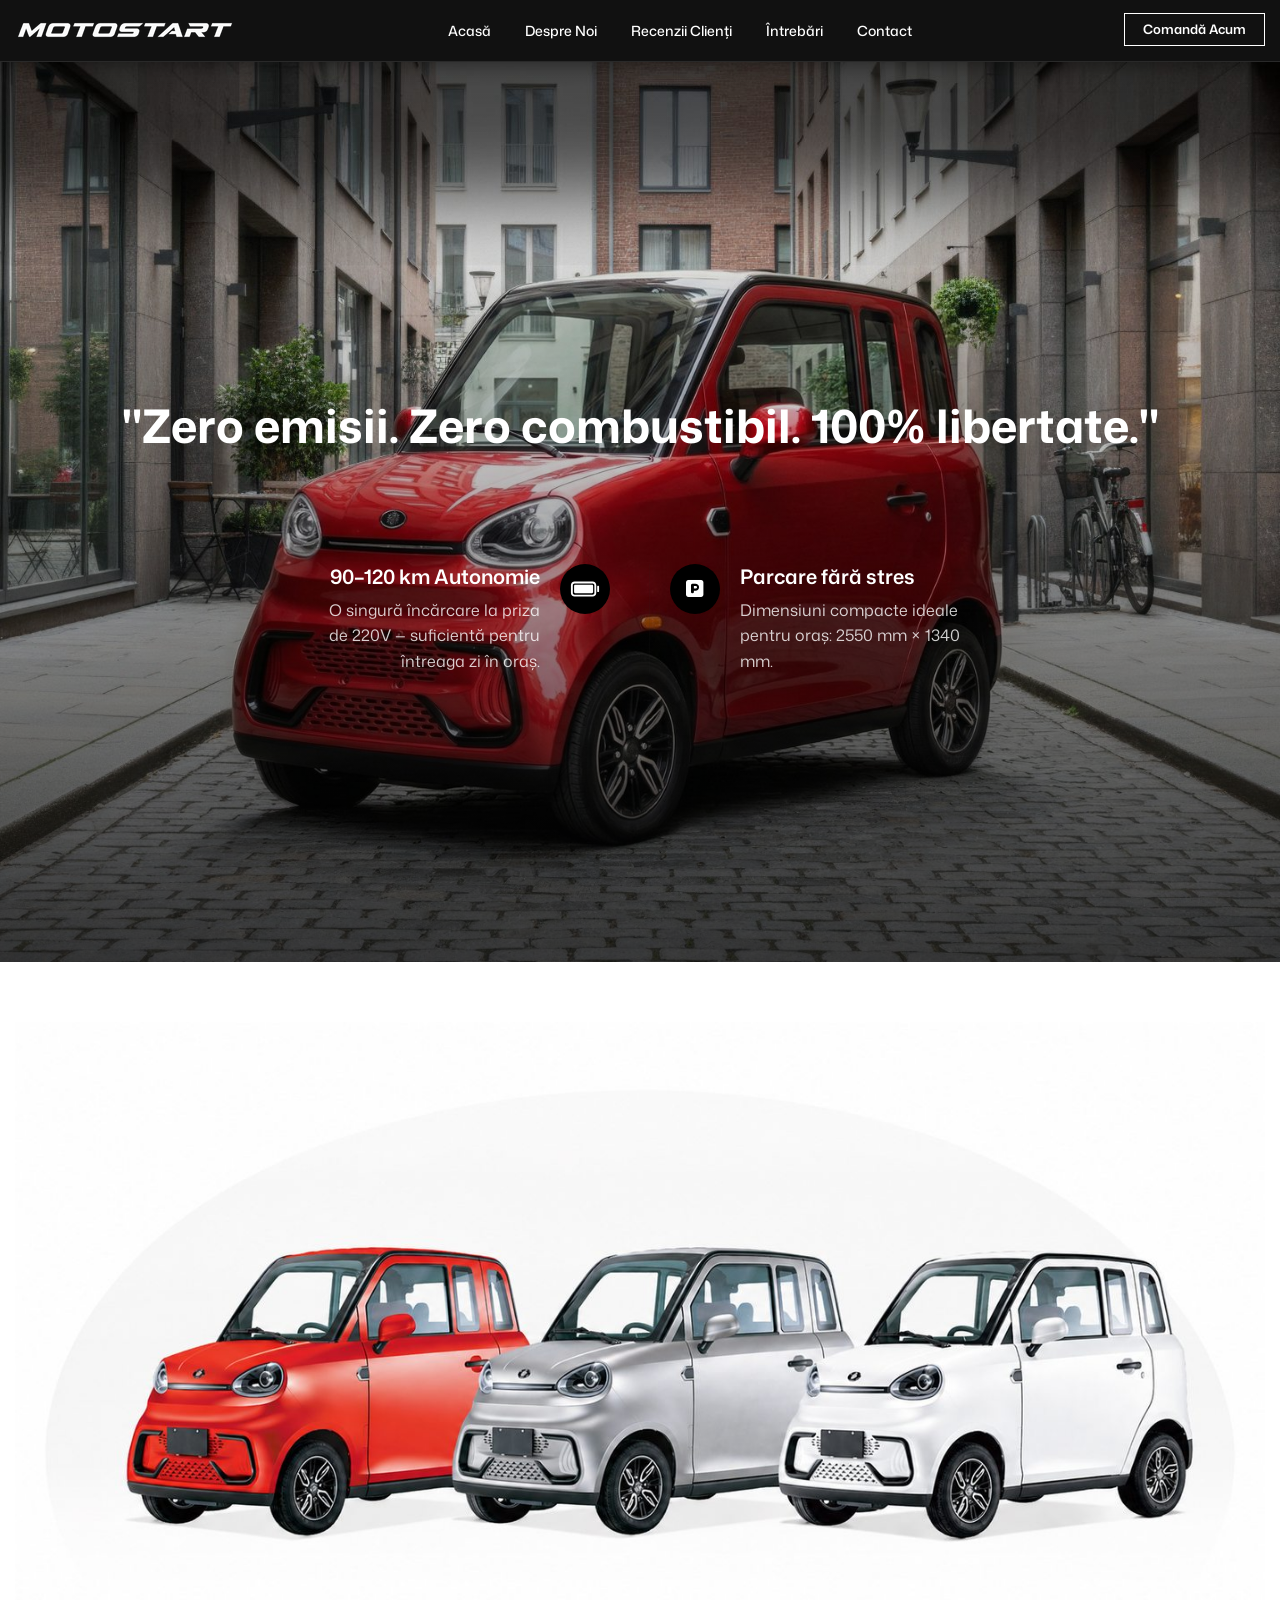
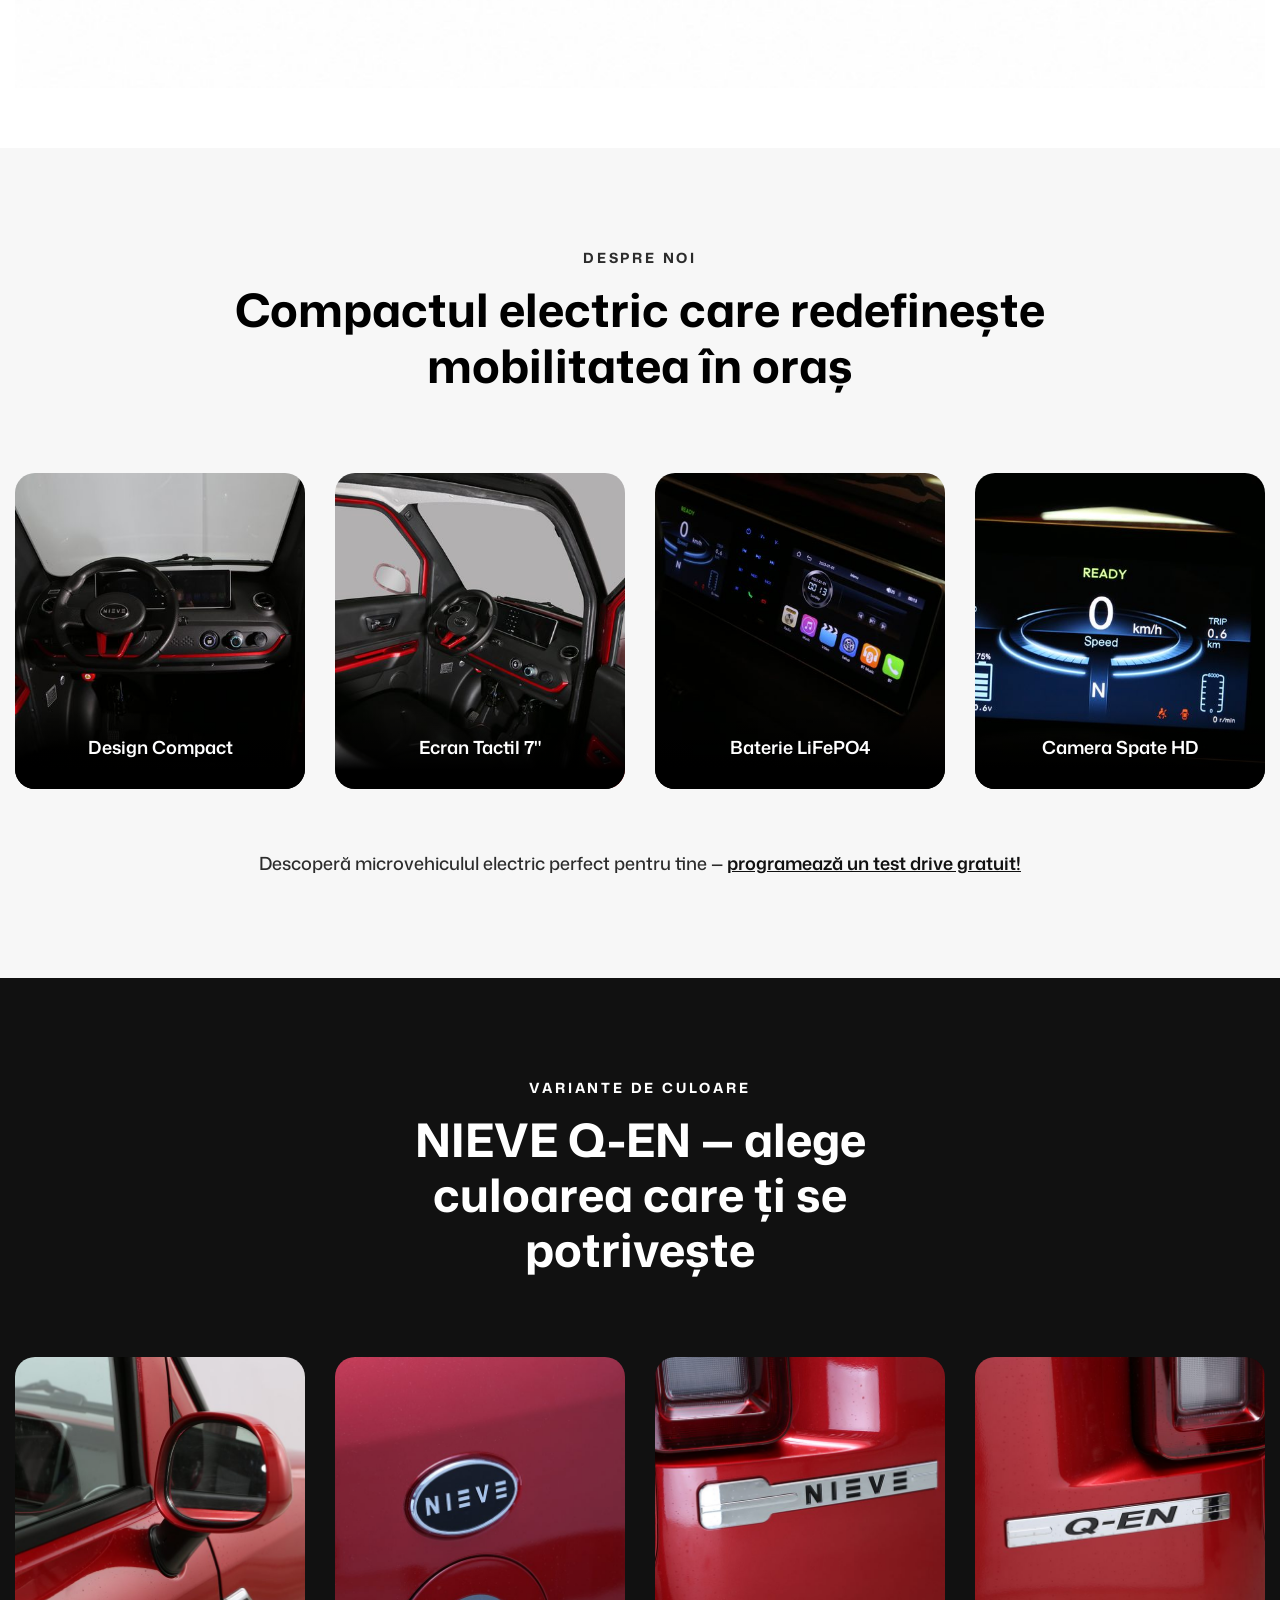
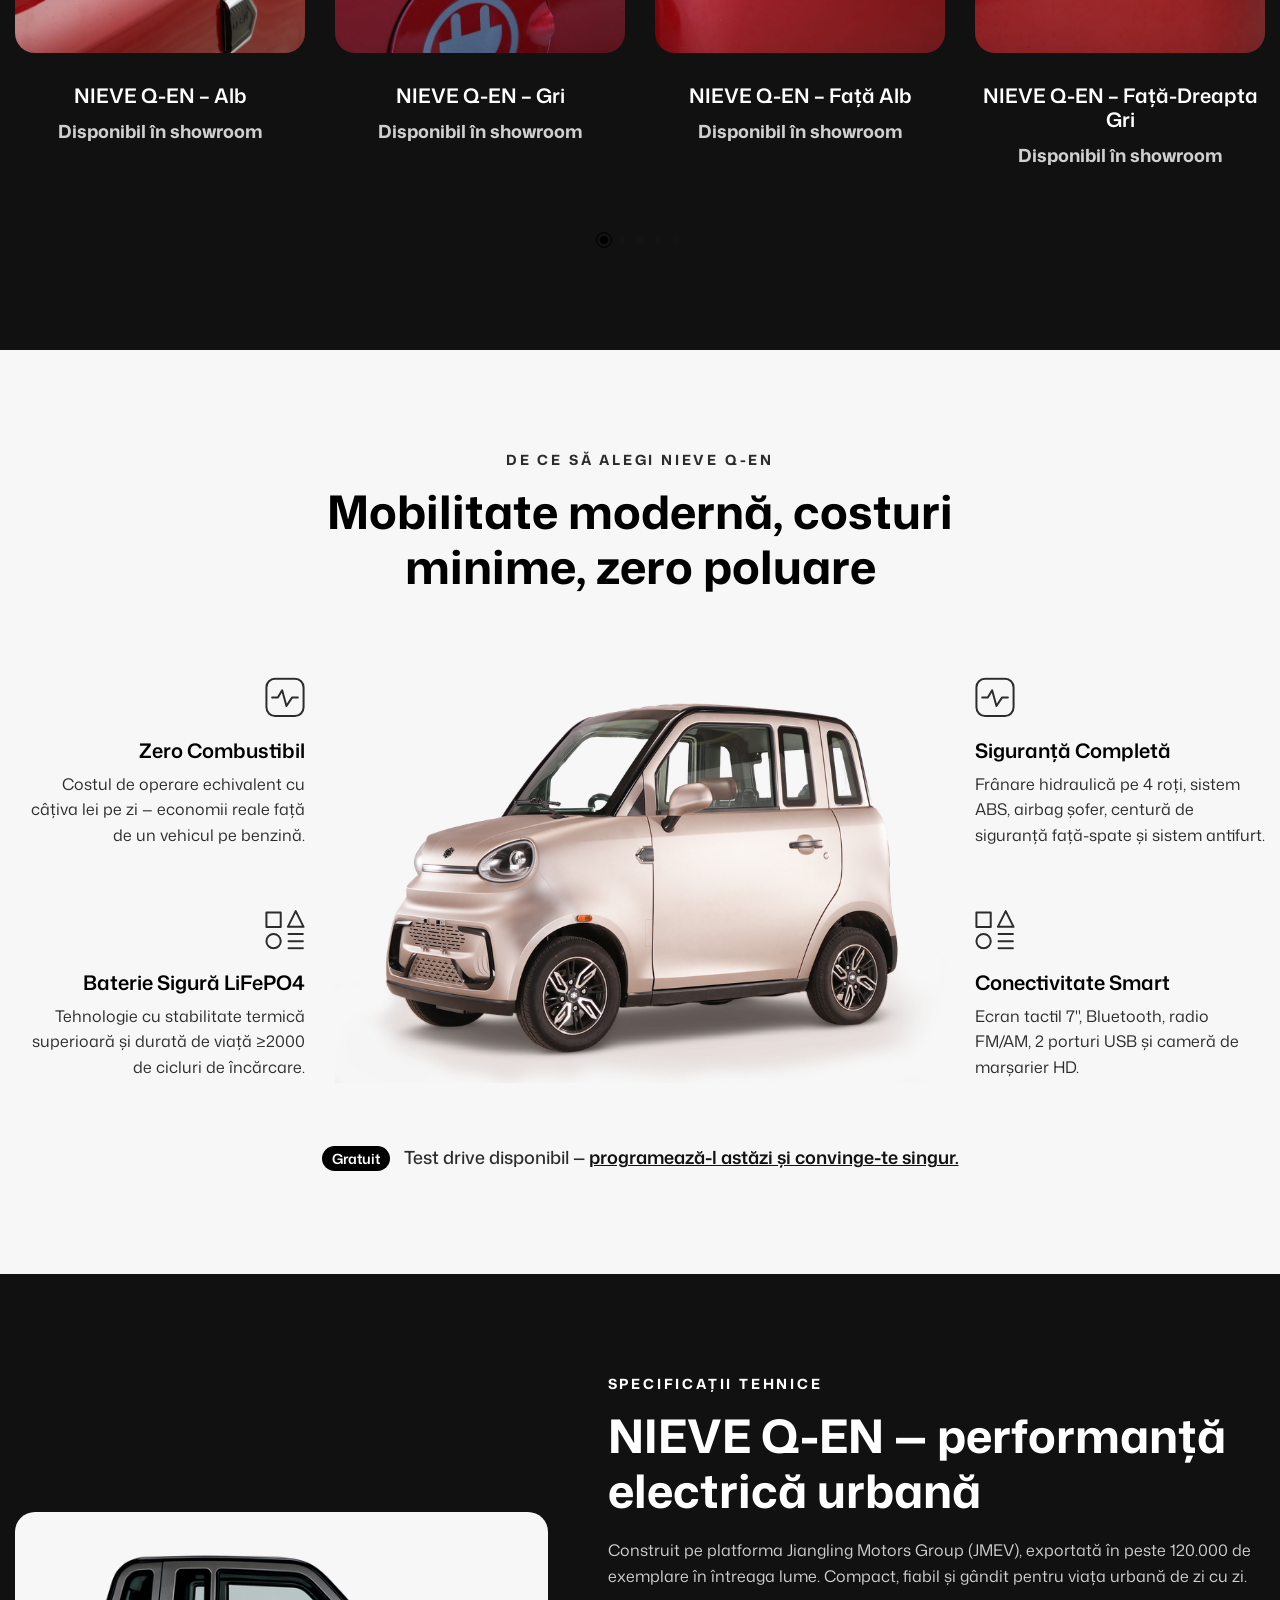
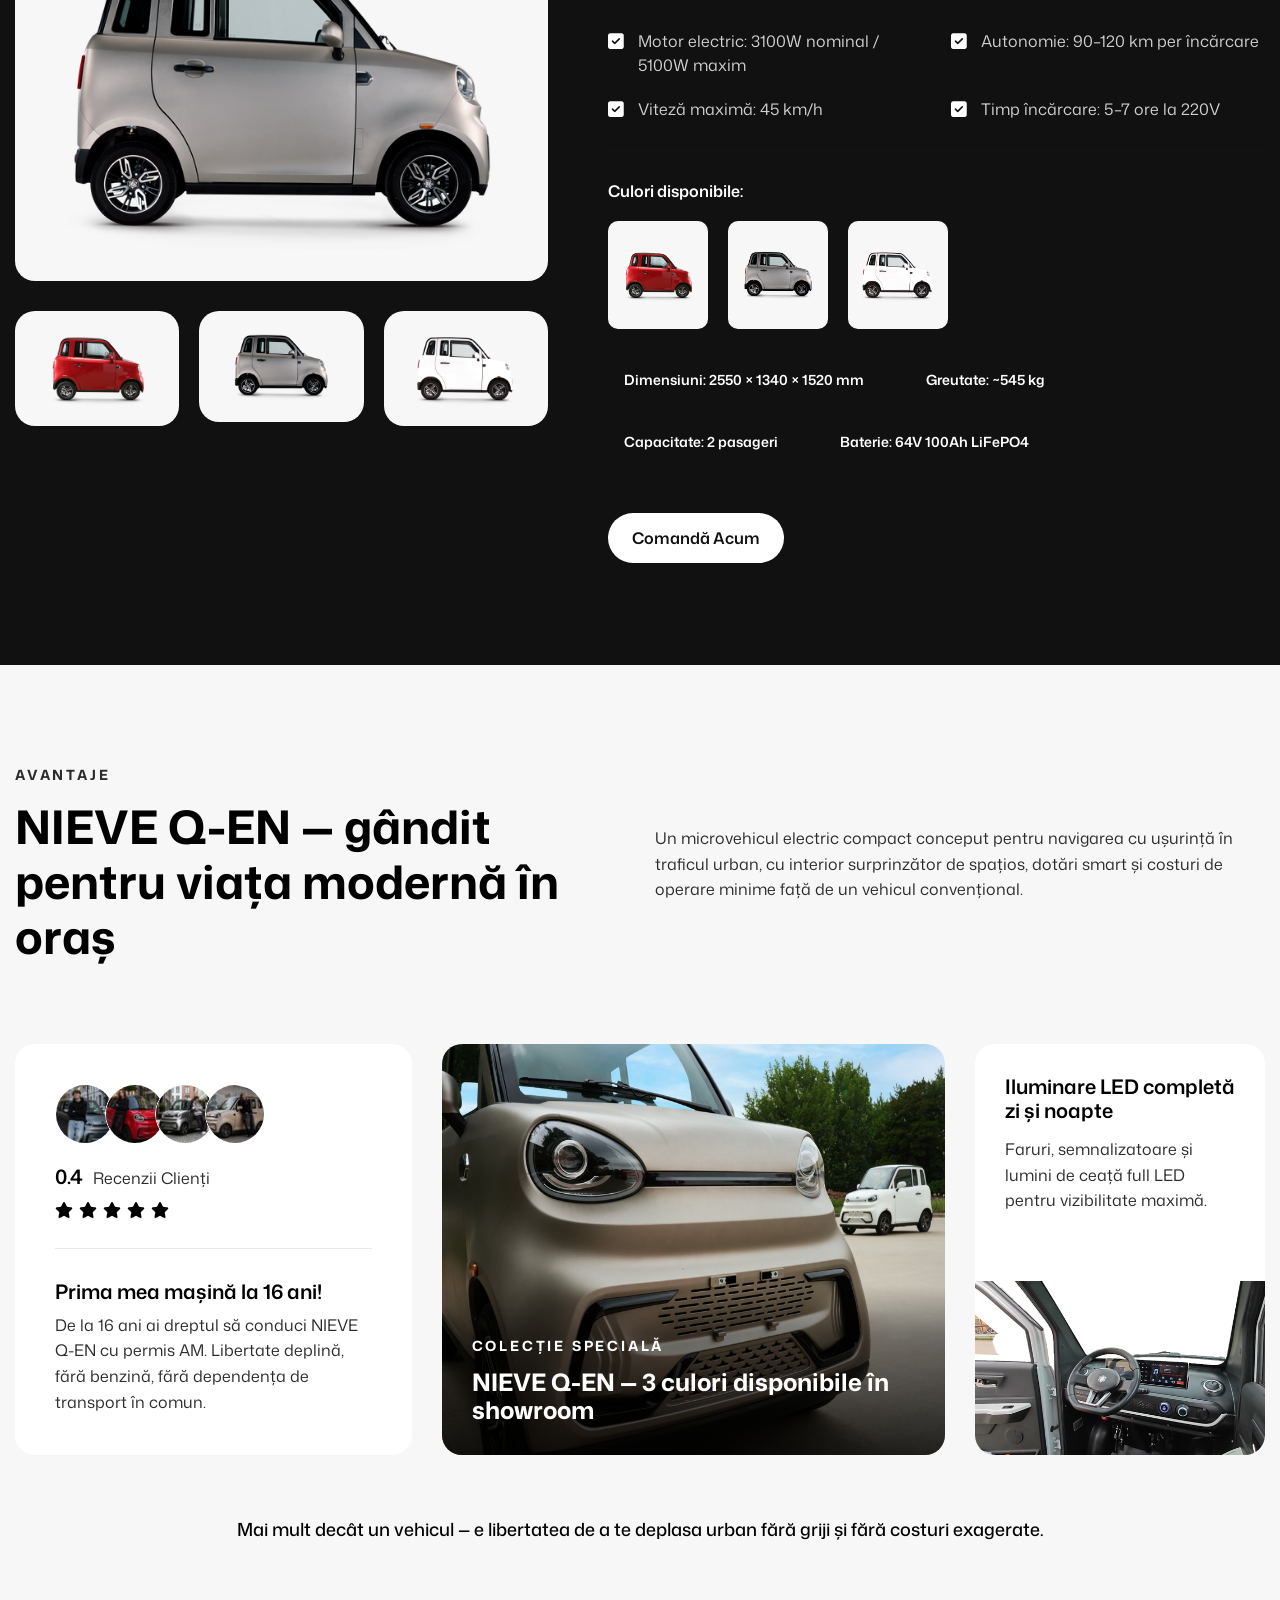
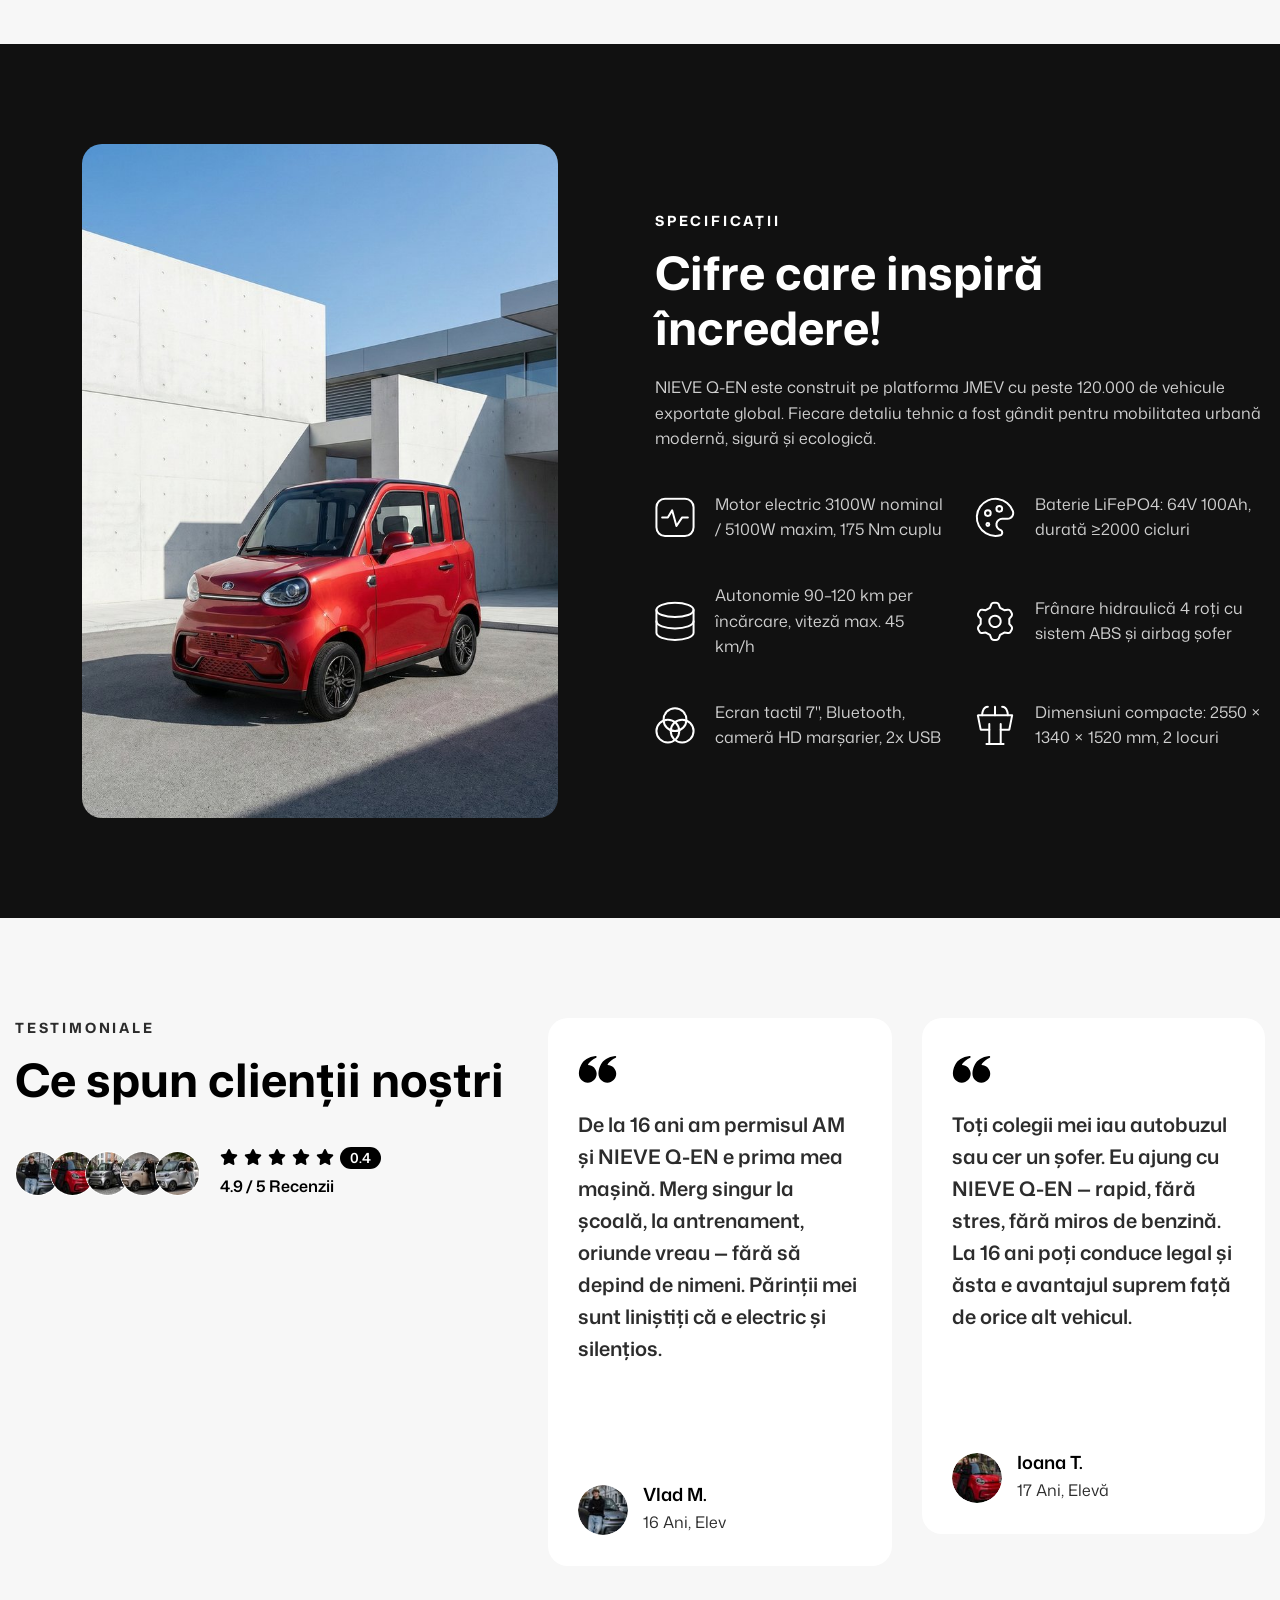
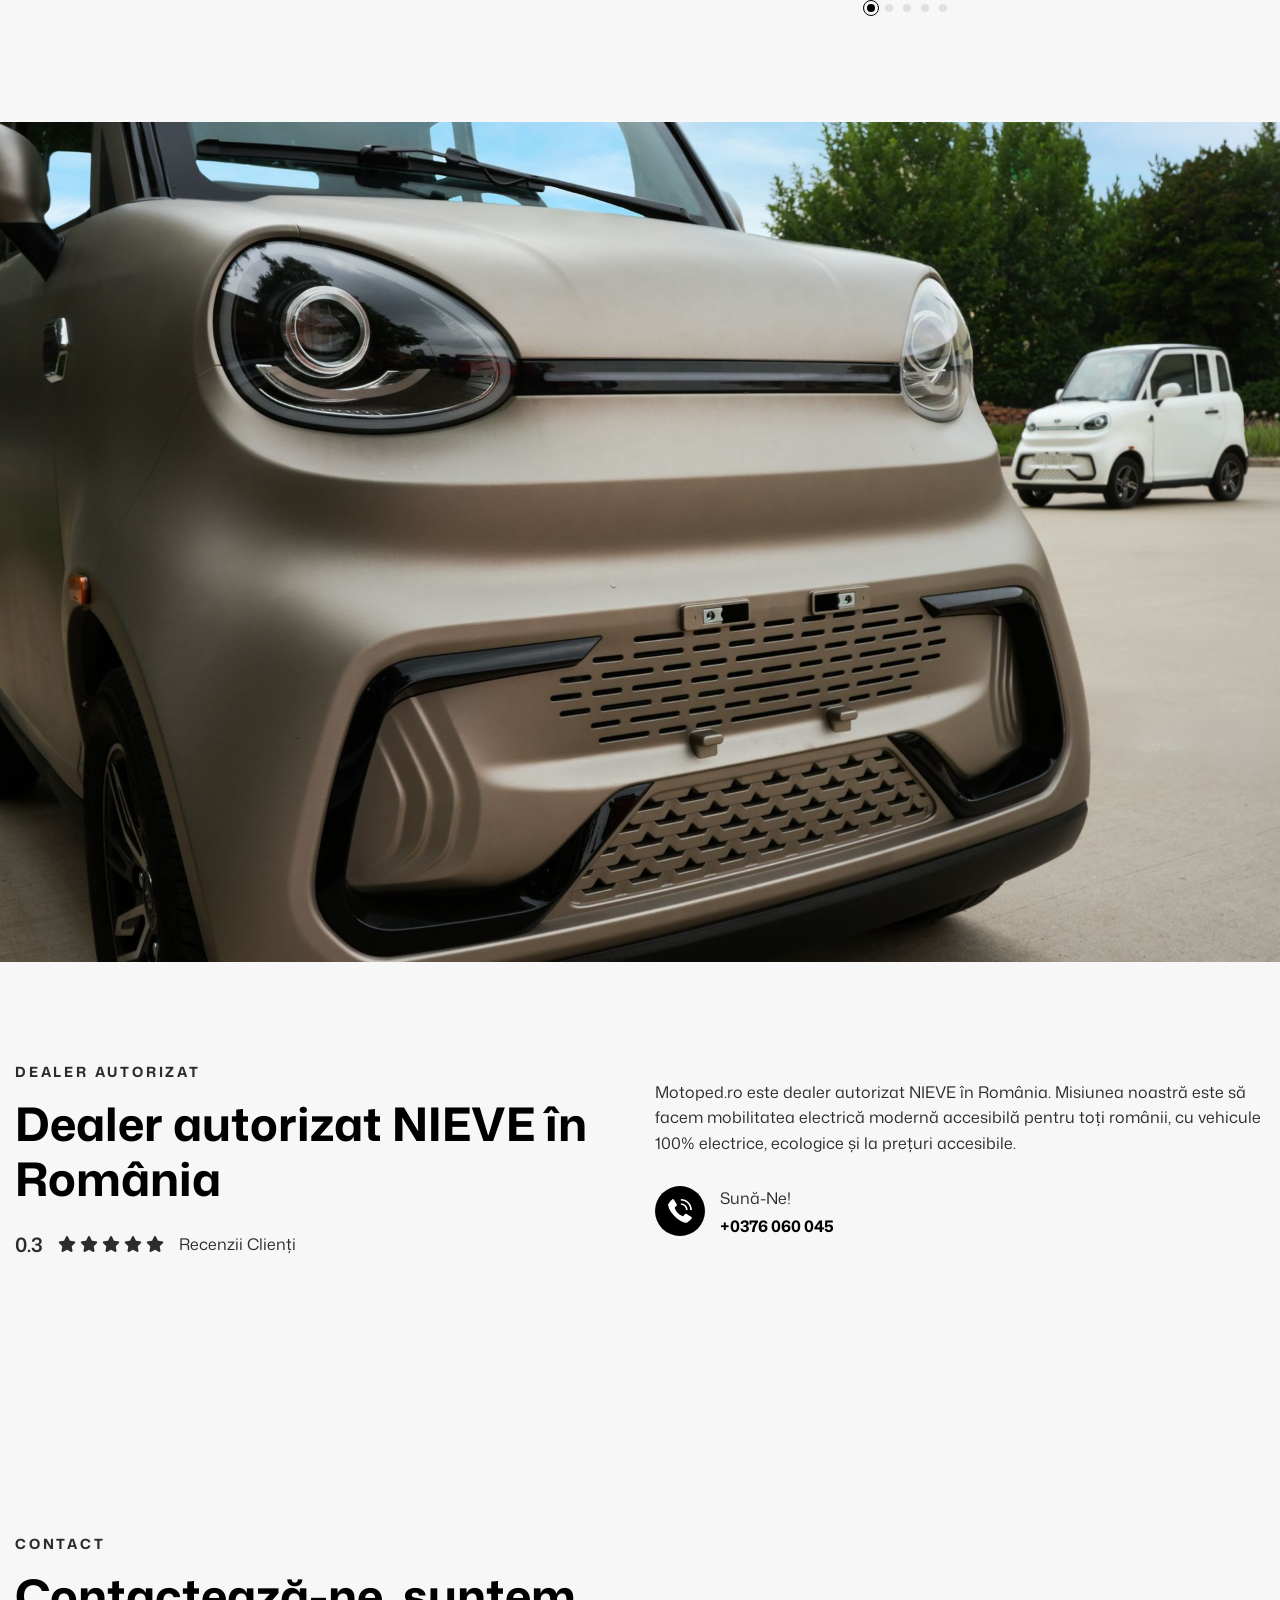
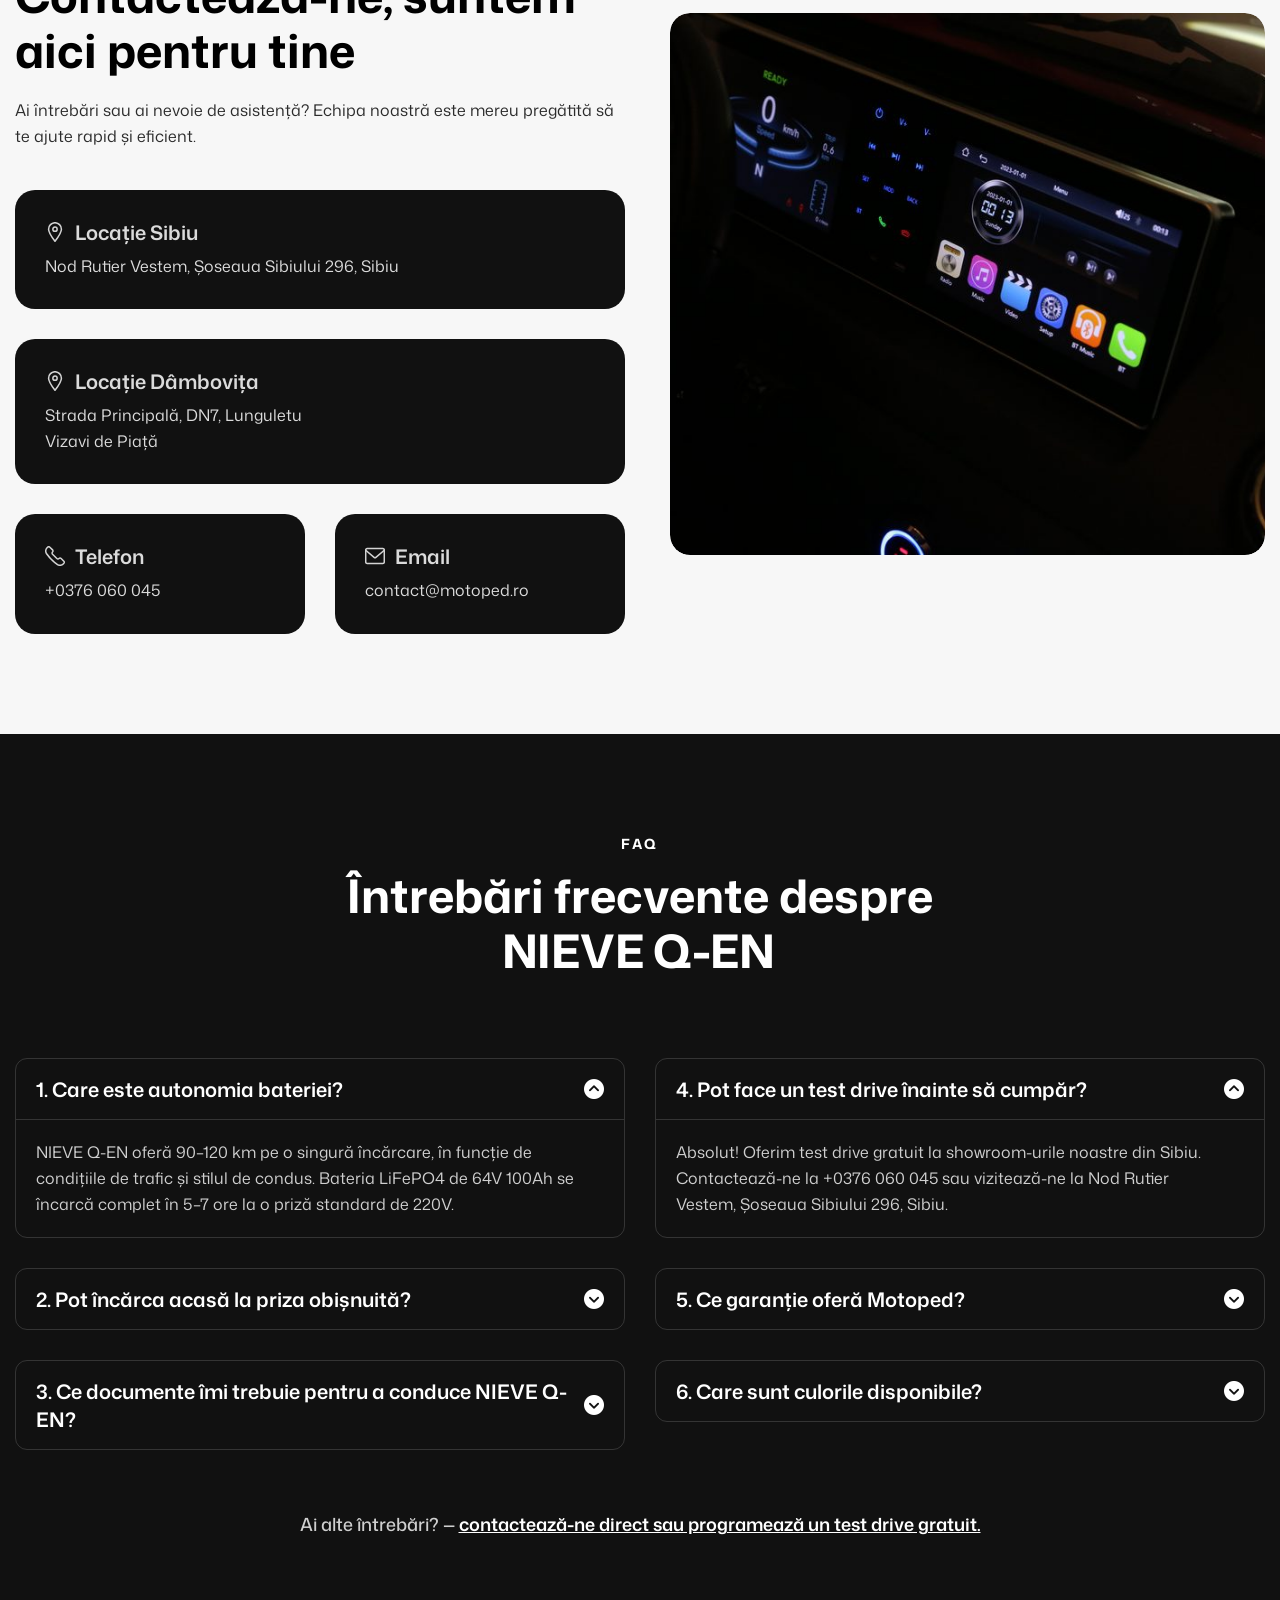
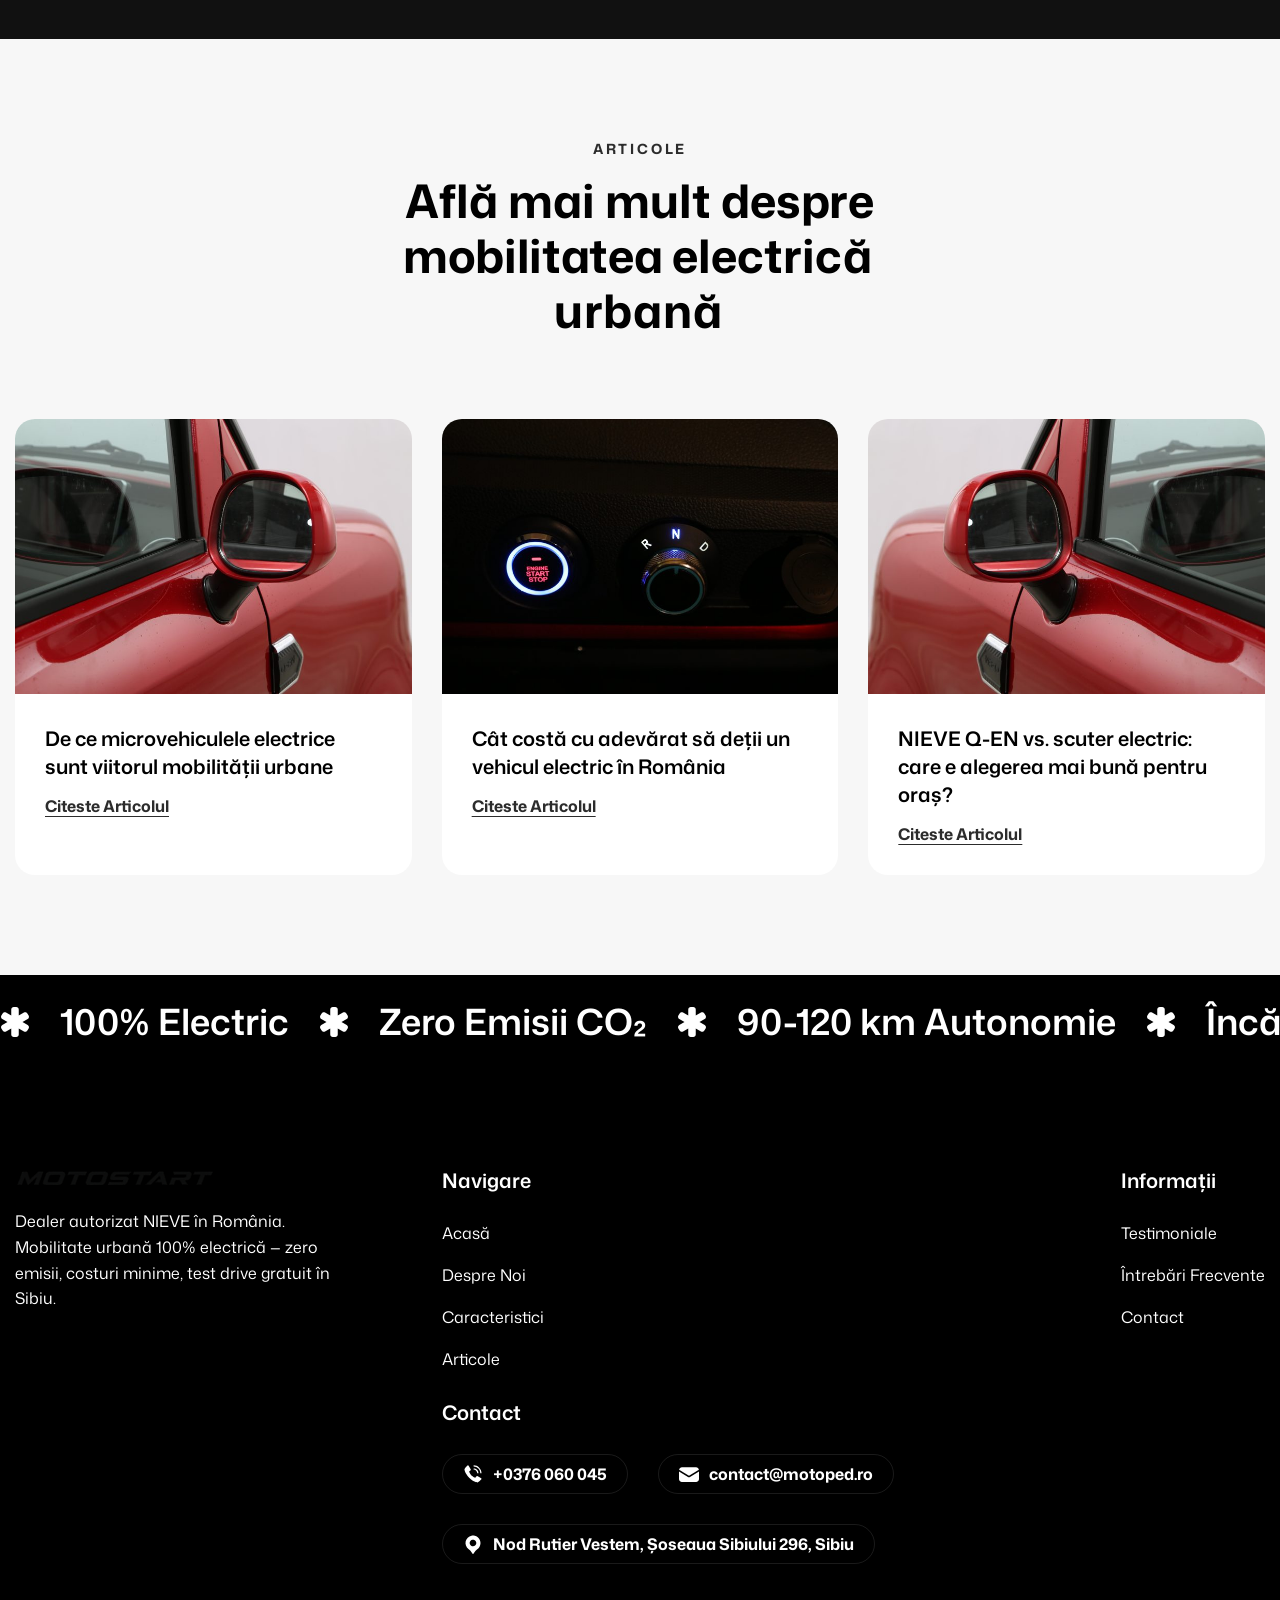
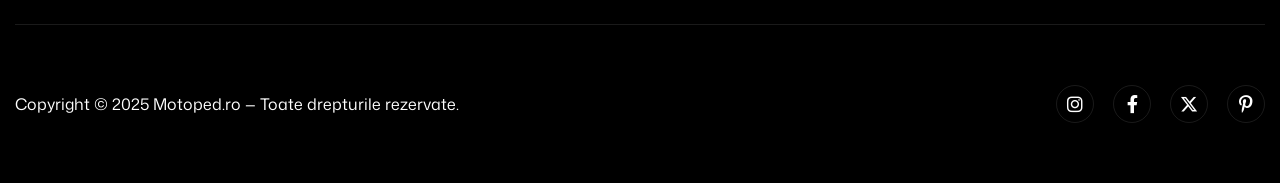
==== index.html @ ba48d3d4 "Translate remaining EN text to RO, remove Get Started btn, fix location titles" ====
<!DOCTYPE html>
<html lang="ro">
<head>
	<!-- Meta -->
	<meta charset="utf-8">
	<meta http-equiv="X-UA-Compatible" content="IE=edge">
	<meta name="viewport" content="width=device-width, initial-scale=1.0, maximum-scale=1">
	<meta name="description" content="NIEVE Q-EN – microvehicul electric urban cu 90-120 km autonomie, incarcare la priza de 220V, zero emisii. Disponibil la Motoped.ro, Sibiu.">
	<meta name="keywords" content="NIEVE Q-EN, microvehicul electric, masina electrica oras, motoped, Sibiu, zero emisii, LiFePO4">
	<meta name="author" content="Motoped.ro">
	<!-- Page Title -->
    <title>NIEVE Q-EN – Microvehicul Electric Urban | Motoped.ro</title>
	<!-- Favicon Icon -->
	<link rel="shortcut icon" type="image/x-icon" href="images/favicon.png">
	<!-- Google Fonts Css-->
	<link rel="preconnect" href="https://fonts.googleapis.com">
    <link rel="preconnect" href="https://fonts.gstatic.com" crossorigin>
    <link href="https://fonts.googleapis.com/css2?family=Mona+Sans:ital,wght@0,200..900;1,200..900&display=swap" rel="stylesheet">
	<!-- Bootstrap Css -->
	<link href="css/bootstrap.min.css" rel="stylesheet" media="screen">
	<!-- SlickNav Css -->
	<link href="css/slicknav.min.css" rel="stylesheet">
	<!-- Swiper Css -->
	<link rel="stylesheet" href="css/swiper-bundle.min.css">
	<!-- Font Awesome Icon Css-->
	<link href="css/all.min.css" rel="stylesheet" media="screen">
	<!-- Animated Css -->
	<link href="css/animate.css" rel="stylesheet">
    <!-- Magnific Popup Core Css File -->
	<link rel="stylesheet" href="css/magnific-popup.css">
	<!-- Mouse Cursor Css File -->
	<link rel="stylesheet" href="css/mousecursor.css">
	<!-- Main Custom Css -->
	<link href="css/custom.css" rel="stylesheet" media="screen">
</head>
<body id="top">

    <!-- Header Start -->
	<header class="main-header dark-header-bg">
		<div class="header-sticky">
			<nav class="navbar navbar-expand-lg">
				<div class="container">
					<!-- Logo Start -->
					<a class="navbar-brand" href="./">
						<img src="images/logo.png" alt="Motoped Logo">
					</a>
					<!-- Logo End -->

					<!-- Main Menu Start -->
					<div class="collapse navbar-collapse main-menu">
                        <div class="nav-menu-wrapper">
                            <ul class="navbar-nav mr-auto" id="menu">
                                <li class="nav-item"><a class="nav-link" href="#top">Acasă</a></li>
                                <li class="nav-item"><a class="nav-link" href="#despre-noi">Despre Noi</a></li>
                                <li class="nav-item"><a class="nav-link" href="#recenzii">Recenzii clienți</a></li>
                                <li class="nav-item"><a class="nav-link" href="#intrebari">Întrebări</a></li>
                                <li class="nav-item"><a class="nav-link" href="#contact">Contact</a></li>
                            </ul>
                        </div>
                        
                        <!-- Header Contact Btn Start -->
                        <div class="header-contact-btn">
                            <a href="#contact" class="btn-default btn-highlighted">Comandă acum</a>
                        </div>
                        <!-- Header Contact Btn End -->
					</div>
					<!-- Main Menu End -->
					<div class="navbar-toggle"></div>
				</div>
			</nav>
			<div class="responsive-menu"></div>
		</div>
	</header>
	<!-- Header End -->

	<!-- Banner + Hero Overlay Start -->
	<div class="banner-hero-section">
		<div class="home-banner">
			<img src="images/home-banner.jpg" alt="NIEVE Q-EN Motoped">
		</div>

    <!-- Hero Section Start -->
    <div class="hero">
        <div class="container">
            <div class="row section-row">
                <div class="col-lg-12">
                    <!-- Section Title Start -->
                    <div class="section-title section-title-center">
                        <h2 class="text-anime-style-3" data-cursor="-opaque">"Zero emisii. Zero combustibil. 100% libertate."</h2>
                    </div>
                    <!-- Section Title End -->
                </div>
            </div>

            <div class="row">
                <div class="col-lg-12">
                    <!-- Hero Content Start -->
                    <div class="hero-content">
                        <!-- Hero Body Start -->
                        <div class="hero-body wow fadeInUp">
                            <!-- Hero Body Item Start -->
                            <div class="hero-body-item">
                                <div class="icon-box">
                                    <img src="images/icon-hero-body-1.svg" alt="">
                                </div>
                                <div class="hero-body-item-content">
                                    <h3>90–120 km Autonomie</h3>
                                    <p>O singură încărcare la priza de 220V — suficientă pentru întreaga zi în oraș.</p>
                                </div>
                            </div>
                            <!-- Hero Body Item End -->

                            <!-- Hero Body Item Start -->
                            <div class="hero-body-item">
                                <div class="icon-box">
                                    <i class="fa-solid fa-square-parking"></i>
                                </div>
                                <div class="hero-body-item-content">
                                    <h3>Parcare fără stres</h3>
                                    <p>Dimensiuni compacte ideale pentru oraș: 2550 mm × 1340 mm.</p>
                                </div>
                            </div>
                            <!-- Hero Body Item End -->
                        </div>
                        <!-- Hero Body End -->

                        
                    </div>
                    <!-- Hero Content End -->
                </div>
            </div>
        </div>
    </div>
    <!-- Hero Section End -->
	</div>
	<!-- Banner + Hero Overlay End -->

    <!-- Hero Image Section Start -->
    <div class="hero-image-standalone">
        <div class="container">
            <div class="hero-image">
                <figure>
                    <img src="images/gama-produse.jpg" alt="Gama NIEVE Q-EN">
                </figure>
            </div>
        </div>
    </div>
    <!-- Hero Image Section End -->

    <!-- About Us Section Start -->
    <div class="about-us" id="despre-noi">
        <div class="container">
            <div class="row section-row">
                <div class="col-lg-12">
                    <!-- Section Title Start -->
                    <div class="section-title section-title-center">
                        <h3 class="wow fadeInUp">despre noi</h3>
                        <h2 class="text-anime-style-3" data-cursor="-opaque">Compactul electric care redefinește mobilitatea în oraș</h2>
                    </div>
                    <!-- Section Title End -->
                </div>
            </div>

            <div class="row align-items-center">
                <div class="col-lg-3 col-md-6">
                    <!-- About Us Item Start -->
                    <div class="about-us-item wow fadeInUp">
                        <!-- About Item image Start -->
                        <div class="about-item-image">
                            <figure class="image-anime">
                                <img src="images/about-us-image-1.jpg" alt="">
                            </figure>
                        </div>
                        <!-- About Item image End -->
                        
                        <!-- About Item Content Start -->
                        <div class="about-item-content">
                            <h3>Design Compact</h3>
                        </div>
                        <!-- About Item Content End -->
                    </div>
                    <!-- About Us Item End -->
                </div>
                
                <div class="col-lg-3 col-md-6">
                    <!-- About Us Item Start -->
                    <div class="about-us-item wow fadeInUp" data-wow-delay="0.2s">
                        <!-- About Item image Start -->
                        <div class="about-item-image">
                            <figure class="image-anime">
                                <img src="images/about-us-image-2.jpg" alt="">
                            </figure>
                        </div>
                        <!-- About Item image End -->
                        
                        <!-- About Item Content Start -->
                        <div class="about-item-content">
                            <h3>Ecran Tactil 7"</h3>
                        </div>
                        <!-- About Item Content End -->
                    </div>
                    <!-- About Us Item End -->
                </div>
                
                <div class="col-lg-3 col-md-6">
                    <!-- About Us Item Start -->
                    <div class="about-us-item wow fadeInUp" data-wow-delay="0.4s">
                        <!-- About Item image Start -->
                        <div class="about-item-image">
                            <figure class="image-anime">
                                <img src="images/about-us-image-3.jpg" alt="">
                            </figure>
                        </div>
                        <!-- About Item image End -->
                        
                        <!-- About Item Content Start -->
                        <div class="about-item-content">
                            <h3>Baterie LiFePO4</h3>
                        </div>
                        <!-- About Item Content End -->
                    </div>
                    <!-- About Us Item End -->
                </div>
                
                <div class="col-lg-3 col-md-6">
                    <!-- About Us Item Start -->
                    <div class="about-us-item wow fadeInUp" data-wow-delay="0.6s">
                        <!-- About Item image Start -->
                        <div class="about-item-image">
                            <figure class="image-anime">
                                <img src="images/about-us-image-4.jpg" alt="">
                            </figure>
                        </div>
                        <!-- About Item image End -->
                        
                        <!-- About Item Content Start -->
                        <div class="about-item-content">
                            <h3>Camera Spate HD</h3>
                        </div>
                        <!-- About Item Content End -->
                    </div>
                    <!-- About Us Item End -->
                </div>

                <div class="col-lg-12">
                    <!-- Section Footer Text Start -->
                    <div class="section-footer-text wow fadeInUp" data-wow-delay="0.8s">
                        <p>Descoperă microvehiculul electric perfect pentru tine — <a href="#contact">programează un test drive gratuit!</a></p>
                    </div>
                    <!-- Section Footer Text End -->
                </div>
            </div>
        </div>
    </div>
    <!-- About Us Section End -->
    
    <!-- Our Products Section Start -->
    <div class="our-products">
        <div class="container">
            <div class="row section-row">
                <div class="col-lg-12">
                    <!-- Section Title Start -->
                    <div class="section-title section-title-center">
                        <h3 class="wow fadeInUp">variante de culoare</h3>
                        <h2 class="text-anime-style-3" data-cursor="-opaque">NIEVE Q-EN — alege culoarea care ți se potrivește</h2>
                    </div>
                    <!-- Section Title End -->
                </div>
            </div>

            <div class="col-lg-12">
                <!-- Product Item Slider Start -->
                <div class="product-item-slider">
                    <div class="swiper">
                        <div class="swiper-wrapper">
                            <!-- Product Item Slide Start -->
                            <div class="swiper-slide">
                                <!-- Product Item Start -->
                                <div class="product-item">
                                    <!-- Product Image Start -->
                                    <div class="product-image">
                                        <a href="#">
                                            <figure>
                                                <img src="images/product-1.jpg" alt="">
                                            </figure>
                                        </a>
                                    </div>
                                    <!-- Product Image End -->
                                    
                                    <!-- Product Content Start -->
                                    <div class="product-content">
                                        <h3><a href="#">NIEVE Q-EN – Alb</a></h3>
                                        <p>Disponibil în showroom</p>
                                    </div>
                                    <!-- Product Content End -->
                                </div>
                                <!-- Product Item End -->
                            </div>
                            <!-- Product Item Slide End -->

                            <!-- Product Item Slide Start -->
                            <div class="swiper-slide">
                                <!-- Product Item Start -->
                                <div class="product-item wow">
                                    <!-- Product Image Start -->
                                    <div class="product-image">
                                        <a href="#">
                                            <figure>
                                                <img src="images/product-2.jpg" alt="">
                                            </figure>
                                        </a>
                                    </div>
                                    <!-- Product Image End -->
                                    
                                    <!-- Product Content Start -->
                                    <div class="product-content">
                                        <h3><a href="#">NIEVE Q-EN – Gri</a></h3>
                                        <p>Disponibil în showroom</p>
                                    </div>
                                    <!-- Product Content End -->
                                </div>
                                <!-- Product Item End -->
                            </div>
                            <!-- Product Item Slide End -->

                            <!-- Product Item Slide Start -->
                            <div class="swiper-slide">
                                <!-- Product Item Start -->
                                <div class="product-item">
                                    <!-- Product Image Start -->
                                    <div class="product-image">
                                        <a href="#">
                                            <figure>
                                                <img src="images/product-3.jpg" alt="">
                                            </figure>
                                        </a>
                                    </div>
                                    <!-- Product Image End -->

                                    <!-- Product Content Start -->
                                    <div class="product-content">
                                        <h3><a href="#">NIEVE Q-EN – Față Alb</a></h3>
                                        <p>Disponibil în showroom</p>
                                    </div>
                                    <!-- Product Content End -->
                                </div>
                                <!-- Product Item End -->
                            </div>
                            <!-- Product Item Slide End -->
                            
                            <!-- Product Item Slide Start -->
                            <div class="swiper-slide">
                                <!-- Product Item Start -->
                                <div class="product-item">
                                    <!-- Product Image Start -->
                                    <div class="product-image">
                                        <a href="#">
                                            <figure>
                                                <img src="images/product-4.jpg" alt="">
                                            </figure>
                                        </a>
                                    </div>
                                    <!-- Product Image End -->
                                    
                                    <!-- Product Content Start -->
                                    <div class="product-content">
                                        <h3><a href="#">NIEVE Q-EN – Față-Dreapta Gri</a></h3>
                                        <p>Disponibil în showroom</p>
                                    </div>
                                    <!-- Product Content End -->
                                </div>
                                <!-- Product Item End -->
                            </div>
                            <!-- Product Item Slide End -->
                            
                            <!-- Product Item Slide Start -->
                            <div class="swiper-slide">
                                <!-- Product Item Start -->
                                <div class="product-item">
                                    <!-- Product Image Start -->
                                    <div class="product-image">
                                        <a href="#">
                                            <figure>
                                                <img src="images/product-5.jpg" alt="">
                                            </figure>
                                        </a>
                                    </div>
                                    <!-- Product Image End -->
                                    
                                    <!-- Product Content Start -->
                                    <div class="product-content">
                                        <h3><a href="#">NIEVE Q-EN – Spate Alb</a></h3>
                                        <p>Disponibil în showroom</p>
                                    </div>
                                    <!-- Product Content End -->
                                </div>
                                <!-- Product Item End -->
                            </div>
                            <!-- Product Item Slide End -->
                        </div>
                        <div class="product-pagination"></div>
                    </div>
                </div>
                <!-- Product Item Slider End -->
            </div>
        </div>
    </div>
    <!-- Our Products Section End -->

    <!-- Why Choose Us Section Start -->
    <div class="why-choose-us">
        <div class="container">
            <div class="row section-row">
                <div class="col-lg-12">
                    <!-- Section Title Start -->
                    <div class="section-title section-title-center">
                        <h3 class="wow fadeInUp">de ce să alegi NIEVE Q-EN</h3>
                        <h2 class="text-anime-style-3" data-cursor="-opaque">Mobilitate modernă, costuri minime, zero poluare</h2>
                    </div>
                    <!-- Section Title End -->
                </div>
            </div>
            
            <div class="row align-items-center">
                <div class="col-lg-3 col-md-6 order-lg-1 order-md-1 order-1">
                    <!-- Why Choose Item Box 1 Start -->
                    <div class="why-choose-item-box-1">
                        <!-- Why Choose Item Start -->
                        <div class="why-choose-item wow fadeInUp" data-wow-delay="0.2s">
                            <div class="icon-box">
                                <img src="images/why-choose-item-1.svg" alt="">
                            </div>
                            <div class="why-choose-item-content">
                                <h3>Zero Combustibil</h3>
                                <p>Costul de operare echivalent cu câțiva lei pe zi — economii reale față de un vehicul pe benzină.</p>
                            </div>
                        </div>
                        <!-- Why Choose Item End -->

                        <!-- Why Choose Item Start -->
                        <div class="why-choose-item wow fadeInUp" data-wow-delay="0.4s">
                            <div class="icon-box">
                                <img src="images/why-choose-item-2.svg" alt="">
                            </div>
                            <div class="why-choose-item-content">
                                <h3>Baterie Sigură LiFePO4</h3>
                                <p>Tehnologie cu stabilitate termică superioară și durată de viață ≥2000 de cicluri de încărcare.</p>
                            </div>
                        </div>
                        <!-- Why Choose Item End -->
                    </div>
                    <!-- Why Choose Item Box 1 End -->
                </div>
                
                <div class="col-lg-6 order-lg-2 order-md-3 order-2">
                    <!-- Why Choose Us Image Start -->
                    <div class="why-choose-image">
                        <figure>
                            <img src="images/why-choose-image.png" alt="">
                        </figure>
                    </div>
                    <!-- Why Choose Us Image End -->
                </div>

                <div class="col-lg-3 col-md-6 order-lg-3 order-md-2 order-3">
                    <!-- Why Choose Item Box 1 Start -->
                    <div class="why-choose-item-box-2">
                        <!-- Why Choose Item Start -->
                        <div class="why-choose-item wow fadeInUp" data-wow-delay="0.2s">
                            <div class="icon-box">
                                <img src="images/why-choose-item-1.svg" alt="">
                            </div>
                            <div class="why-choose-item-content">
                                <h3>Siguranță Completă</h3>
                                <p>Frânare hidraulică pe 4 roți, sistem ABS, airbag șofer, centură de siguranță față-spate și sistem antifurt.</p>
                            </div>
                        </div>
                        <!-- Why Choose Item End -->

                        <!-- Why Choose Item Start -->
                        <div class="why-choose-item wow fadeInUp" data-wow-delay="0.4s">
                            <div class="icon-box">
                                <img src="images/why-choose-item-2.svg" alt="">
                            </div>
                            <div class="why-choose-item-content">
                                <h3>Conectivitate Smart</h3>
                                <p>Ecran tactil 7", Bluetooth, radio FM/AM, 2 porturi USB și cameră de marșarier HD.</p>
                            </div>
                        </div>
                        <!-- Why Choose Item End -->
                    </div>
                    <!-- Why Choose Item Box 1 End -->
                </div>

                <div class="col-lg-12 order-4">
                    <!-- Section Footer Text Start -->
                    <div class="section-footer-text wow fadeInUp" data-wow-delay="0.6s">
                        <p><span>Gratuit</span> Test drive disponibil — <a href="#contact">programează-l astăzi și convinge-te singur.</a></p>
                    </div>
                    <!-- Section Footer Text End -->
                </div>
            </div>
        </div>
    </div>
    <!-- Why Choose Us Section End -->

    <!-- Best Sellers Section Start -->
    <div class="best-sellers">
        <div class="container">
            <div class="row">
                <div class="col-lg-12">
                    <!-- Best Sellers Box Start -->
                    <div class="best-sellers-box">
                        <!-- Best Selling Product Images Start -->
                        <div class="best-selling-product-slider">
                            <div class="swiper best-selling-product-slider-box">
                                <div class="swiper-wrapper" data-cursor-text="Trage">
                                    <div class="swiper-slide">
                                        <div class="best-product-image featured-product">
                                            <img src="images/color-option-1.png" alt="">
                                        </div>
                                    </div>
                                    <div class="swiper-slide">
                                        <div class="best-product-image featured-product">
                                            <img src="images/color-option-2.png" alt="">
                                        </div>
                                    </div>
                                    <div class="swiper-slide">
                                        <div class="best-product-image featured-product">
                                            <img src="images/color-option-3.png" alt="">
                                        </div>
                                    </div>
                                    <div class="swiper-slide">
                                        <div class="best-product-image featured-product">
                                            <img src="images/color-option-1.png" alt="">
                                        </div>
                                    </div>
                                    <div class="swiper-slide">
                                        <div class="best-product-image featured-product">
                                            <img src="images/color-option-2.png" alt="">
                                        </div>
                                    </div>
                                    <div class="swiper-slide">
                                        <div class="best-product-image featured-product">
                                            <img src="images/color-option-3.png" alt="">
                                        </div>
                                    </div>
                                </div>
                            </div>   
                            
                            <div class="swiper best-selling-product-slider-item">
                                <div class="swiper-wrapper">
                                    <div class="swiper-slide" data-cursor-text="Click">
                                        <div class="best-product-image">
                                            <figure>
                                                <img src="images/color-option-1.png" alt="NIEVE Q-EN Roșu">
                                            </figure>
                                        </div>
                                    </div>
                                    <div class="swiper-slide" data-cursor-text="Click">
                                        <div class="best-product-image">
                                            <figure>
                                                <img src="images/color-option-2.png" alt="NIEVE Q-EN Gri">
                                            </figure>
                                        </div>
                                    </div>
                                    <div class="swiper-slide" data-cursor-text="Click">
                                        <div class="best-product-image">
                                            <figure>
                                                <img src="images/color-option-3.png" alt="NIEVE Q-EN Alb">
                                            </figure>
                                        </div>
                                    </div>
                                    <div class="swiper-slide" data-cursor-text="Click">
                                        <div class="best-product-image">
                                            <figure>
                                                <img src="images/color-option-1.png" alt="NIEVE Q-EN Roșu">
                                            </figure>
                                        </div>
                                    </div>
                                    <div class="swiper-slide" data-cursor-text="Click">
                                        <div class="best-product-image">
                                            <figure>
                                                <img src="images/color-option-2.png" alt="NIEVE Q-EN Gri">
                                            </figure>
                                        </div>
                                    </div>
                                    <div class="swiper-slide" data-cursor-text="Click">
                                        <div class="best-product-image">
                                            <figure>
                                                <img src="images/color-option-3.png" alt="NIEVE Q-EN Alb">
                                            </figure>
                                        </div>
                                    </div>
                                </div>
                            </div>
                        </div>
                        <!-- Best Selling Product Images End -->

                        <!-- Best Selling Product Content Start -->
                        <div class="best-selling-product-content">
                            <!-- Section Title Start -->
                            <div class="section-title">
                                <h3 class="wow fadeInUp">specificații tehnice</h3>
                                <h2 class="text-anime-style-3" data-cursor="-opaque">NIEVE Q-EN — performanță electrică urbană</h2>
                                <p class="wow fadeInUp" data-wow-delay="0.2s">Construit pe platforma Jiangling Motors Group (JMEV), exportată în peste 120.000 de exemplare în întreaga lume. Compact, fiabil și gândit pentru viața urbană de zi cu zi.</p>
                            </div>
                            <!-- Section Title End -->
        
                            <!-- Best Product List Start -->
                            <div class="best-product-list wow fadeInUp" data-wow-delay="0.4s">
                                <ul>
                                    <li>Motor electric: 3100W nominal / 5100W maxim</li>
                                    <li>Autonomie: 90–120 km per încărcare</li>
                                    <li>Viteză maximă: 45 km/h</li>
                                    <li>Timp încărcare: 5–7 ore la 220V</li>
                                </ul>
                            </div>
                            <!-- Best Product List End -->
                            
                            <!-- Best Product Options Start -->
                            <div class="best-product-options wow fadeInUp" data-wow-delay="0.6s">
                                <h3>Culori disponibile:</h3>

                                <!-- Best Product Image Start -->
                                <div class="best-product-image">
                                    <figure>
                                        <img src="images/color-option-1.png" alt="">
                                    </figure>
                                </div>
                                <!-- Best Product Image End -->

                                <!-- Best Product Image Start -->
                                <div class="best-product-image">
                                    <figure>
                                        <img src="images/color-option-2.png" alt="">
                                    </figure>
                                </div>
                                <!-- Best Product Image End -->

                                <!-- Best Product Image Start -->
                                <div class="best-product-image">
                                    <figure>
                                        <img src="images/color-option-3.png" alt="">
                                    </figure>
                                </div>
                                <!-- Best Product Image End -->
                            </div>
                            <!-- Best Product Options End -->
                            
                            <!-- Product Model List Start -->
                            <div class="product-model-list wow fadeInUp" data-wow-delay="0.8s">
                                <ul>
                                    <li>Dimensiuni: 2550 × 1340 × 1520 mm</li>
                                    <li>Greutate: ~545 kg</li>
                                    <li>Capacitate: 2 pasageri</li>
                                    <li>Baterie: 64V 100Ah LiFePO4</li>
                                </ul>
                            </div>
                            <!-- Product Model List End -->
                            
                            <!-- Best Product Button Start -->
                            <div class="best-product-btn wow fadeInUp" data-wow-delay="1s">
                                <a href="#contact" class="btn-default btn-highlighted">Comandă acum</a>
                            </div>
                            <!-- Best Product Button End -->
                        </div>
                        <!-- Best Selling Product Content End -->
                    </div>
                    <!-- Best Sellers Box End -->
                </div>
            </div>
        </div>
    </div>
    <!-- Best Sellers Section End -->

    <!-- Our Benefits Section Start -->
    <div class="our-benefits" id="recenzii">
        <div class="container">
            <div class="row section-row align-items-center">
                <div class="col-lg-6">
                    <!-- Section Title Start -->
                    <div class="section-title">
                        <h3 class="wow fadeInUp">avantaje</h3>
                        <h2 class="text-anime-style-3" data-cursor="-opaque">NIEVE Q-EN — gândit pentru viața modernă în oraș</h2>
                    </div>
                    <!-- Section Title End -->
                </div>

                <div class="col-lg-6">
                    <!-- Section Title Content Start -->
                    <div class="section-title-content wow fadeInUp" data-wow-delay="0.2s">
                        <p>Un microvehicul electric compact conceput pentru navigarea cu ușurință în traficul urban, cu interior surprinzător de spațios, dotări smart și costuri de operare minime față de un vehicul convențional.</p>
                    </div>
                    <!-- Section Title Content End -->
                </div>
            </div>

            <div class="row">
                <div class="col-lg-4 col-md-6">
                    <!-- Product Review Box Start -->
                    <div class="product-review-box">
                        <!-- Review Images Start -->
                        <div class="review-images">
                            <div class="review-image">
                                <figure class="image-anime reveal">
                                    <img src="images/client-1.jpg" alt="">
                                </figure>
                            </div>
                            <div class="review-image">
                                <figure class="image-anime reveal">
                                    <img src="images/client-2.jpg" alt="">
                                </figure>
                            </div>
                            <div class="review-image">
                                <figure class="image-anime reveal">
                                    <img src="images/client-3.jpg" alt="">
                                </figure>
                            </div>
                            <div class="review-image">
                                <figure class="image-anime reveal">
                                    <img src="images/client-4.jpg" alt="">
                                </figure>
                            </div>
                        </div>
                        <!-- Review Images End -->

                        <!-- Review Content Start -->
                        <div class="review-body">
                            <div class="review-rating-content">
                                <p><span class="counter">4.5</span>Recenzii Clienți</p>
                            </div>
                            <div class="review-rating-star">
                                <i class="fa-solid fa-star"></i>
                                <i class="fa-solid fa-star"></i>
                                <i class="fa-solid fa-star"></i>
                                <i class="fa-solid fa-star"></i>
                                <i class="fa-solid fa-star"></i>
                            </div>
                        </div>
                        <!-- Review Content End -->

                        <!-- Review Content Start -->
                        <div class="review-content wow fadeInUp">
                            <h3>Prima mea mașină la 16 ani!</h3>
                            <p>De la 16 ani ai dreptul să conduci NIEVE Q-EN cu permis AM. Libertate deplină, fără benzină, fără dependența de transport în comun.</p>
                        </div>
                        <!-- Review Content End -->
                    </div>
                    <!-- Product Review Box End -->
                </div>

                <div class="col-lg-5 col-md-6">
                    <!-- Product Collection Box Start -->
                    <div class="product-collection-box wow fadeInUp" data-wow-delay="0.2s">
                        <div class="product-collection-image">
                            <figure class="image-anime">
                                <img src="images/product-collection-image.jpg" alt="">
                            </figure>
                        </div>
                        
                        <!-- Product Collection Content Start -->
                        <div class="product-collection-content">
                            <p>colecție specială</p>
                            <h3>NIEVE Q-EN — 3 culori disponibile în showroom</h3>
                        </div>
                        <!-- Product Collection Content End -->
                    </div>
                    <!-- Product Collection Box End -->
                </div>

                <div class="col-lg-3 col-md-6">
                    <!-- Product Benefit Box Start -->
                    <div class="product-benefit-box wow fadeInUp" data-wow-delay="0.4s">
                        <!-- Product Benefit Content Start -->
                        <div class="product-benefit-content">
                            <h3>Iluminare LED completă zi și noapte</h3>
                            <p>Faruri, semnalizatoare și lumini de ceață full LED pentru vizibilitate maximă.</p>
                        </div>
                        <!-- Product Benefit Content End -->

                        <!-- Product Benefit Image Start -->
                        <div class="product-benefit-image">
                            <figure>
                                <img src="images/product-benefit-image.png" alt="">
                            </figure>
                        </div>
                        <!-- Product Benefit Image End -->
                    </div>
                    <!-- Product Benefit Box End -->
                </div>

                <div class="col-lg-12">
                    <div class="section-footer-text wow fadeInUp" data-wow-delay="0.6s">
                        <p>Mai mult decât un vehicul — e libertatea de a te deplasa urban fără griji și fără costuri exagerate.</p>
                    </div>
                </div>
            </div>
        </div>
    </div>
    <!-- Our Benefits Section End -->

    <!-- Our Fact Section Start -->
    <div class="our-fact">
        <div class="container">
            <div class="row align-items-center">
                <div class="col-lg-6">
                    <!-- Our Fact Image Start -->
                    <div class="our-fact-image">
                        <img src="images/fact-image.jpg" alt="">
                    </div>
                    <!-- Our Fact Image End -->
                </div>
                <div class="col-lg-6">
                    <!-- Our Fact Content Start -->
                    <div class="our-fact-content">
                        <!-- Section Title Start -->
                        <div class="section-title">
                            <h3 class="wow fadeInUp">specificații</h3>
                            <h2 class="text-anime-style-3" data-cursor="-opaque">Cifre care inspiră încredere!</h2>
                            <p class="wow fadeInUp" data-wow-delay="0.2s">NIEVE Q-EN este construit pe platforma JMEV cu peste 120.000 de vehicule exportate global. Fiecare detaliu tehnic a fost gândit pentru mobilitatea urbană modernă, sigură și ecologică.</p>
                        </div>
                        <!-- Section Title End -->

                        <!-- Fact List Start -->
                        <div class="fact-list">
                            <!-- Fact Item Start -->
                            <div class="fact-item wow fadeInUp" data-wow-delay="0.4s">
                                <!-- Icon Box Start -->
                                <div class="icon-box">
                                    <img src="images/icon-fact-1.svg" alt="">
                                </div>
                                <!-- Icon Box End -->

                                <!-- Fact Item Content Start -->
                                <div class="fact-item-content">
                                    <p>Motor electric 3100W nominal / 5100W maxim, 175 Nm cuplu</p>
                                </div>
                                <!-- Fact Item Content End -->
                            </div>
                            <!-- Fact Item End -->

                            <!-- Fact Item Start -->
                            <div class="fact-item wow fadeInUp" data-wow-delay="0.4s">
                                <!-- Icon Box Start -->
                                <div class="icon-box">
                                    <img src="images/icon-fact-2.svg" alt="">
                                </div>
                                <!-- Icon Box End -->

                                <!-- Fact Item Content Start -->
                                <div class="fact-item-content">
                                    <p>Baterie LiFePO4: 64V 100Ah, durată ≥2000 cicluri</p>
                                </div>
                                <!-- Fact Item Content End -->
                            </div>
                            <!-- Fact Item End -->

                            <!-- Fact Item Start -->
                            <div class="fact-item wow fadeInUp" data-wow-delay="0.6s">
                                <!-- Icon Box Start -->
                                <div class="icon-box">
                                    <img src="images/icon-fact-3.svg" alt="">
                                </div>
                                <!-- Icon Box End -->

                                <!-- Fact Item Content Start -->
                                <div class="fact-item-content">
                                    <p>Autonomie 90–120 km per încărcare, viteză max. 45 km/h</p>
                                </div>
                                <!-- Fact Item Content End -->
                            </div>
                            <!-- Fact Item End -->

                            <!-- Fact Item Start -->
                            <div class="fact-item wow fadeInUp" data-wow-delay="0.6s">
                                <!-- Icon Box Start -->
                                <div class="icon-box">
                                    <img src="images/icon-fact-4.svg" alt="">
                                </div>
                                <!-- Icon Box End -->

                                <!-- Fact Item Content Start -->
                                <div class="fact-item-content">
                                    <p>Frânare hidraulică 4 roți cu sistem ABS și airbag șofer</p>
                                </div>
                                <!-- Fact Item Content End -->
                            </div>
                            <!-- Fact Item End -->

                            <!-- Fact Item Start -->
                            <div class="fact-item wow fadeInUp" data-wow-delay="0.8s">
                                <!-- Icon Box Start -->
                                <div class="icon-box">
                                    <img src="images/icon-fact-5.svg" alt="">
                                </div>
                                <!-- Icon Box End -->

                                <!-- Fact Item Content Start -->
                                <div class="fact-item-content">
                                    <p>Ecran tactil 7", Bluetooth, cameră HD marșarier, 2x USB</p>
                                </div>
                                <!-- Fact Item Content End -->
                            </div>
                            <!-- Fact Item End -->

                            <!-- Fact Item Start -->
                            <div class="fact-item wow fadeInUp" data-wow-delay="0.8s">
                                <!-- Icon Box Start -->
                                <div class="icon-box">
                                    <img src="images/icon-fact-6.svg" alt="">
                                </div>
                                <!-- Icon Box End -->

                                <!-- Fact Item Content Start -->
                                <div class="fact-item-content">
                                    <p>Dimensiuni compacte: 2550 × 1340 × 1520 mm, 2 locuri</p>
                                </div>
                                <!-- Fact Item Content End -->
                            </div>
                            <!-- Fact Item End -->
                        </div>
                        <!-- Fact List End -->
                    </div>
                    <!-- Our Fact Content End -->
                </div>
            </div>
        </div>
    </div>
    <!-- Our Fact Section End -->

    <!-- Our Testimonials Section Start -->
    <div class="our-testimonials" id="testimoniale">
        <div class="container">
            <div class="row">
                <div class="col-lg-5">
                    <!-- Testimonials Content Start -->
                    <div class="testimonials-content">
                        <!-- Section Title Start -->
                        <div class="section-title">
                            <h3 class="wow fadeInUp">testimoniale</h3>
                            <h2 class="text-anime-style-3" data-cursor="-opaque">Ce spun clienții noștri</h2>
                        </div>
                        <!-- Section Title End -->

                        <!-- Review Box Start -->
                        <div class="review-box">
                            <!-- Review Images Start -->
                            <div class="review-images">
                                <div class="review-image">
                                    <figure class="image-anime reveal">
                                        <img src="images/client-1.jpg" alt="">
                                    </figure>
                                </div>
                                <div class="review-image">
                                    <figure class="image-anime reveal">
                                        <img src="images/client-2.jpg" alt="">
                                    </figure>
                                </div>
                                <div class="review-image">
                                    <figure class="image-anime reveal">
                                        <img src="images/client-3.jpg" alt="">
                                    </figure>
                                </div>
                                <div class="review-image">
                                    <figure class="image-anime reveal">
                                        <img src="images/client-4.jpg" alt="">
                                    </figure>
                                </div>
                                <div class="review-image">
                                    <figure class="image-anime reveal">
                                        <img src="images/client-5.jpg" alt="">
                                    </figure>
                                </div>
                            </div>
                            <!-- Review Images End -->
                            
                            <!-- Review Content Start -->
                            <div class="review-box-content">
                                <div class="review-rating-star">
                                    <i class="fa-solid fa-star"></i>
                                    <i class="fa-solid fa-star"></i>
                                    <i class="fa-solid fa-star"></i>
                                    <i class="fa-solid fa-star"></i>
                                    <i class="fa-solid fa-star"></i>
                                    <span class="counter">4.9</span>
                                </div>
                                <div class="review-rating-content">
                                    <p>4.9 / 5 Recenzii</p>
                                </div>
                            </div>
                            <!-- Review Content End -->
                        </div>
                        <!-- Review Box End -->

                    </div>
                    <!-- Testimonials Content End -->
                </div>
                <div class="col-lg-7">
                    <!-- Testimonial Slider Start -->
                    <div class="testimonial-slider">
                        <div class="swiper">
                            <div class="swiper-wrapper" data-cursor-text="Trage">
                                <!-- Testimonial Slide Start -->
                                <div class="swiper-slide">
                                    <div class="testimonial-item">
                                        <div class="testimonial-quote">
                                            <img src="images/testimonial-quote.svg" alt="">
                                        </div>
                                        <div class="testimonial-content">
                                            <p>De la 16 ani am permisul AM și NIEVE Q-EN e prima mea mașină. Merg singur la școală, la antrenament, oriunde vreau — fără să depind de nimeni. Părinții mei sunt liniștiți că e electric și silențios.</p>
                                        </div>
                                        <div class="testimonial-author">
                                            <div class="author-image">
                                                <figure class="image-anime">
                                                    <img src="images/client-1.jpg" alt="">
                                                </figure>
                                            </div>
                                            <div class="author-content">
                                                <h3>Vlad M.</h3>
                                                <p>16 ani, elev</p>
                                            </div>
                                        </div>
                                    </div>
                                </div>
                                <!-- Testimonial Slide End -->
                                
                                <!-- Testimonial Slide Start -->
                                <div class="swiper-slide">
                                    <div class="testimonial-item">
                                        <div class="testimonial-quote">
                                            <img src="images/testimonial-quote.svg" alt="">
                                        </div>
                                        <div class="testimonial-content">
                                            <p>Toți colegii mei iau autobuzul sau cer un șofer. Eu ajung cu NIEVE Q-EN — rapid, fără stres, fără miros de benzină. La 16 ani poți conduce legal și ăsta e avantajul suprem față de orice alt vehicul.</p>
                                        </div>
                                        <div class="testimonial-author">
                                            <div class="author-image">
                                                <figure class="image-anime">
                                                    <img src="images/client-2.jpg" alt="">
                                                </figure>
                                            </div>
                                            <div class="author-content">
                                                <h3>Ioana T.</h3>
                                                <p>17 ani, elevă</p>
                                            </div>
                                        </div>
                                    </div>
                                </div>
                                <!-- Testimonial Slide End -->

                                <!-- Testimonial Slide Start -->
                                <div class="swiper-slide">
                                    <div class="testimonial-item">
                                        <div class="testimonial-quote">
                                            <img src="images/testimonial-quote.svg" alt="">
                                        </div>
                                        <div class="testimonial-content">
                                            <p>L-am primit cadou la aniversarea de 16 ani. Acum nu mai cer nimănui să mă ducă nicăieri. Îl încarc noaptea la priză și dimineața pornesc cu bateria plină. Cel mai bun cadou din viața mea!</p>
                                        </div>
                                        <div class="testimonial-author">
                                            <div class="author-image">
                                                <figure class="image-anime">
                                                    <img src="images/client-3.jpg" alt="">
                                                </figure>
                                            </div>
                                            <div class="author-content">
                                                <h3>Alexandru B.</h3>
                                                <p>16 ani, elev</p>
                                            </div>
                                        </div>
                                    </div>
                                </div>
                                <!-- Testimonial Slide End -->

                                <!-- Testimonial Slide Start -->
                                <div class="swiper-slide">
                                    <div class="testimonial-item">
                                        <div class="testimonial-quote">
                                            <img src="images/testimonial-quote.svg" alt="">
                                        </div>
                                        <div class="testimonial-content">
                                            <p>Fiul meu a primit NIEVE Q-EN la 16 ani și am scăpat de rolul de taximetrist de familie. E legal, silențios și fără emisii. Ca părinte, am liniștea că se deplasează în siguranță zi de zi.</p>
                                        </div>
                                        <div class="testimonial-author">
                                            <div class="author-image">
                                                <figure class="image-anime">
                                                    <img src="images/client-4.jpg" alt="">
                                                </figure>
                                            </div>
                                            <div class="author-content">
                                                <h3>Elena P.</h3>
                                                <p>Mamă, 42 ani</p>
                                            </div>
                                        </div>
                                    </div>
                                </div>
                                <!-- Testimonial Slide End -->

                                <!-- Testimonial Slide Start -->
                                <div class="swiper-slide">
                                    <div class="testimonial-item">
                                        <div class="testimonial-quote">
                                            <img src="images/testimonial-quote.svg" alt="">
                                        </div>
                                        <div class="testimonial-content">
                                            <p>Față de un scuter pe benzină, NIEVE Q-EN costă aproape nimic la întreținere. Câțiva lei pe curent și am autonomie pentru toată ziua. La 17 ani, asta e libertatea maximă.</p>
                                        </div>
                                        <div class="testimonial-author">
                                            <div class="author-image">
                                                <figure class="image-anime">
                                                    <img src="images/client-5.jpg" alt="">
                                                </figure>
                                            </div>
                                            <div class="author-content">
                                                <h3>Cristi N.</h3>
                                                <p>17 ani, elev</p>
                                            </div>
                                        </div>
                                    </div>
                                </div>
                                <!-- Testimonial Slide End -->
                            </div>
                            <!-- Testimonial Pagination Start -->
                            <div class="testimonial-pagination"></div>
                            <!-- Testimonial Pagination End -->
                        </div>
                    </div>
                </div>
            </div>
        </div>
    </div>
    <!-- Our Testimonials Section End -->

    <!-- Intro Video Section Start -->
    <div class="intro-video">
        <div class="container-fluid">
            <div class="row">
                <div class="col-lg-12">
                    <!-- Intro Cover Start -->
                    <div class="intro-video-box">
                        <img src="images/intro-cover.jpg" alt="NIEVE Q-EN">
                    </div>
                    <!-- Intro Cover End -->
                </div>
            </div>
        </div>
    </div>
    <!-- Intro Video Section End -->

    <!-- Our Partners Section Start -->
    <div class="our-partners">
        <div class="container">
            <div class="row section-row align-items-center">
                <div class="col-lg-6">
                    <!-- Section Title Start -->
                    <div class="section-title">
                        <h3 class="wow fadeInUp">dealer autorizat</h3>
                        <h2 class="text-anime-style-3" data-cursor="-opaque">Dealer autorizat NIEVE în România</h2>
                    </div>
                    <!-- Section Title End -->

                    <!-- Partners Review Content Start -->
                    <div class="partners-review-content">
                        <ul>
                            <li><span class="counter">4.5</span></li>
                            <li>
                                <i class="fa-solid fa-star"></i>
                                <i class="fa-solid fa-star"></i>
                                <i class="fa-solid fa-star"></i>
                                <i class="fa-solid fa-star"></i>
                                <i class="fa-solid fa-star"></i>
                            </li>
                            <li>Recenzii Clienți</li>
                        </ul>
                    </div>
                    <!-- Partners Review Content End -->
                </div>

                <div class="col-lg-6">
                    <!-- Section Content Button Start -->
                    <div class="section-content-btn">
                        <!-- Section Title Content Start -->
                        <div class="section-title-content wow fadeInUp" data-wow-delay="0.2s">
                            <p>Motoped.ro este dealer autorizat NIEVE în România. Misiunea noastră este să facem mobilitatea electrică modernă accesibilă pentru toți românii, cu vehicule 100% electrice, ecologice și la prețuri accesibile.</p>
                        </div>
                        <!-- Section Title Content End -->

                        <!-- Our Partners Content Start -->
                        <div class="our-partners-content wow fadeInUp" data-wow-delay="0.4s">
                            <!-- Our Partners Contact Box Start -->
                            <div class="partners-contact-box">
                                <div class="icon-box">
                                    <img src="images/icon-phone.svg" alt="">
                                </div>
                                <div class="partners-contact-box-content">
                                    <p>Sună-ne!</p>
                                    <h3><a href="tel:+0376060045">+0376 060 045</a></h3>
                                </div>
                            </div>
                            <!-- Our Partners Contact Box End -->

                        </div>
                        <!-- Our Partners Content End -->
                    </div>   
                    <!-- Section Content Button End -->                 
                </div>
            </div>

            <div class="row">
                <div class="col-lg-12">
                </div>
            </div>
        </div>
    </div>
    <!-- Our Partners Section End -->

    <!-- Contact Us Section Start -->
    <div class="page-contact-us" id="contact">
        <div class="container">
            <div class="row align-items-center">
                <div class="col-lg-6">
                    <!-- Contact Us Content Start -->
                    <div class="contact-us-content">
                        <!-- Section Title Start -->
                        <div class="section-title">
                            <h3 class="wow fadeInUp">contact</h3>
                            <h2 class="text-anime-style-3" data-cursor="-opaque">Contactează-ne, suntem aici pentru tine</h2>
                            <p class="wow fadeInUp" data-wow-delay="0.2s">Ai întrebări sau ai nevoie de asistență? Echipa noastră este mereu pregătită să te ajute rapid și eficient.</p>
                        </div>
                        <!-- Section Title End -->

                        <!-- Contact Info Box Start -->
                        <div class="contact-info-box">
                            <!-- Contact Info List Start -->
                            <div class="contact-info-list wow fadeInUp" data-wow-delay="0.4s">
                                <!-- Contact Info Item Start -->
                                <div class="contact-info-item location-box">
                                    <div class="contact-info-item-header">
                                        <div class="icon-box">
                                            <img src="images/icon-location-primary.svg" alt="">
                                        </div>
                                        <div class="contact-info-item-title">
                                            <h3>Locație Sibiu</h3>
                                        </div>
                                    </div>
                                    <div class="contact-info-item-content">
                                        <p>Nod Rutier Vestem, Șoseaua Sibiului 296, Sibiu</p>
                                    </div>
                                </div>
                                <!-- Contact Info Item End -->

                                <!-- Contact Info Item Start -->
                                <div class="contact-info-item location-box wow fadeInUp" data-wow-delay="0.2s">
                                    <div class="contact-info-item-header">
                                        <div class="icon-box">
                                            <img src="images/icon-location-primary.svg" alt="">
                                        </div>
                                        <div class="contact-info-item-title">
                                            <h3>Locație Dâmbovița</h3>
                                        </div>
                                    </div>
                                    <div class="contact-info-item-content">
                                        <p>Strada Principală, DN7, Lunguletu<br>Vizavi de Piață</p>
                                    </div>
                                </div>
                                <!-- Contact Info Item End -->

                                <!-- Contact Info Item Start -->
                                <div class="contact-info-item wow fadeInUp" data-wow-delay="0.6s">
                                    <div class="contact-info-item-header">
                                        <div class="icon-box">
                                            <img src="images/icon-phone-primary.svg" alt="">
                                        </div>
                                        <div class="contact-info-item-title">
                                            <h3>Telefon</h3>
                                        </div>
                                    </div>
                                    <div class="contact-info-item-content">
                                        <p><a href="tel:+0376060045">+0376 060 045</a></p>
                                    </div>
                                </div>
                                <!-- Contact Info Item End -->

                                <!-- Contact Info Item Start -->
                                <div class="contact-info-item wow fadeInUp" data-wow-delay="0.6s">
                                    <div class="contact-info-item-header">
                                        <div class="icon-box">
                                            <img src="images/icon-mail-primary.svg" alt="">
                                        </div>
                                        <div class="contact-info-item-title">
                                            <h3>Email</h3>
                                        </div>
                                    </div>
                                    <div class="contact-info-item-content">
                                        <p><a href="mailto:contact@motoped.ro">contact@motoped.ro</a></p>
                                    </div>
                                </div>
                                <!-- Contact Info Item End -->
                            </div>
                            <!-- Contact Info List End -->
                        </div>
                        <!-- Contact Info Box End -->
                    </div>
                    <!-- Contact Us Content End -->
                </div>

                <div class="col-lg-6">
                    <div class="contact-us-image">
                        <figure class="image-anime reveal">
                            <img src="images/contact-us-image.jpg" alt="Contact Motoped">
                        </figure>
                    </div>
                </div>
            </div>
        </div>
    </div>
    <!-- Contact Us Section End -->

    <!-- Our FAQs Section Start -->
    <div class="our-faqs" id="intrebari">
        <div class="container">
            <div class="row section-row">
                <div class="col-lg-12">
                    <!-- Section Title Start -->
                    <div class="section-title section-title-center">
                        <h3 class="wow fadeInUp">FAQ</h3>
                        <h2 class="text-anime-style-3" data-cursor="-opaque">Întrebări frecvente despre NIEVE Q-EN</h2>
                    </div>
                    <!-- Section Title End -->
                </div>
            </div>

            <div class="row">
                <div class="col-lg-6">
                    <!-- FAQs Content Start -->
                    <div class="faqs-content">
                        <!-- FAQ Accordion Start -->
                        <div class="faq-accordion" id="accordion">
                            <!-- FAQ Item Start -->
                            <div class="accordion-item wow fadeInUp">
                                <h2 class="accordion-header" id="heading1">
                                    <button class="accordion-button" type="button" data-bs-toggle="collapse" data-bs-target="#collapse1" aria-expanded="true" aria-controls="collapse1">
                                        1. Care este autonomia bateriei?
                                    </button>
                                </h2>
                                <div id="collapse1" class="accordion-collapse collapse show" aria-labelledby="heading1" data-bs-parent="#accordion">
                                    <div class="accordion-body">
                                        <p>NIEVE Q-EN oferă 90–120 km pe o singură încărcare, în funcție de condițiile de trafic și stilul de condus. Bateria LiFePO4 de 64V 100Ah se încarcă complet în 5–7 ore la o priză standard de 220V.</p>
                                    </div>
                                </div>
                            </div>
                            <!-- FAQ Item End -->

                            <!-- FAQ Item Start -->
                            <div class="accordion-item wow fadeInUp" data-wow-delay="0.2s">
                                <h2 class="accordion-header" id="heading2">
                                    <button class="accordion-button collapsed" type="button" data-bs-toggle="collapse" data-bs-target="#collapse2" aria-expanded="false" aria-controls="collapse2">
                                        2. Pot încărca acasă la priza obișnuită?
                                    </button>
                                </h2>
                                <div id="collapse2" class="accordion-collapse collapse" aria-labelledby="heading2" data-bs-parent="#accordion">
                                    <div class="accordion-body">
                                        <p>Da! NIEVE Q-EN se încarcă la orice priză standard de 220V. Nu ai nevoie de instalații speciale sau stații de încărcare. Conectezi seara și dimineața ai vehiculul gata de drum.</p>
                                    </div>
                                </div>
                            </div>
                            <!-- FAQ Item End -->

                            <!-- FAQ Item Start -->
                            <div class="accordion-item wow fadeInUp" data-wow-delay="0.4s">
                                <h2 class="accordion-header" id="heading3">
                                    <button class="accordion-button collapsed" type="button" data-bs-toggle="collapse" data-bs-target="#collapse3" aria-expanded="false" aria-controls="collapse3">
                                        3. Ce documente îmi trebuie pentru a conduce NIEVE Q-EN?
                                    </button>
                                </h2>
                                <div id="collapse3" class="accordion-collapse collapse" aria-labelledby="heading3" data-bs-parent="#accordion">
                                    <div class="accordion-body">
                                        <p>NIEVE Q-EN se încadrează în categoria microvehiculelor electrice (categoria L6e). Viteza maximă este de 45 km/h. Vă rugăm să consultați legislația în vigoare sau să ne contactați direct pentru detalii privind permisele necesare în România.</p>
                                    </div>
                                </div>
                            </div>
                            <!-- FAQ Item End -->
                        </div>
                        <!-- FAQ Accordion End -->
                    </div>
                    <!-- FAQs Content End -->
                </div>

                <div class="col-lg-6">
                    <!-- FAQs Content Start -->
                    <div class="faqs-content">
                        <!-- FAQ Accordion Start -->
                        <div class="faq-accordion" id="accordion1">
                            <!-- FAQ Item Start -->
                            <div class="accordion-item wow fadeInUp">
                                <h2 class="accordion-header" id="heading4">
                                    <button class="accordion-button" type="button" data-bs-toggle="collapse" data-bs-target="#collapse4" aria-expanded="true" aria-controls="collapse4">
                                        4. Pot face un test drive înainte să cumpăr?
                                    </button>
                                </h2>
                                <div id="collapse4" class="accordion-collapse collapse show" aria-labelledby="heading4" data-bs-parent="#accordion1">
                                    <div class="accordion-body">
                                        <p>Absolut! Oferim test drive gratuit la showroom-urile noastre din Sibiu. Contactează-ne la +0376 060 045 sau vizitează-ne la Nod Rutier Vestem, Șoseaua Sibiului 296, Sibiu.</p>
                                    </div>
                                </div>
                            </div>
                            <!-- FAQ Item End -->
                            
                            <!-- FAQ Item Start -->
                            <div class="accordion-item wow fadeInUp" data-wow-delay="0.2s">
                                <h2 class="accordion-header" id="heading5">
                                    <button class="accordion-button collapsed" type="button" data-bs-toggle="collapse" data-bs-target="#collapse5" aria-expanded="false" aria-controls="collapse5">
                                        5. Ce garanție oferă Motoped?
                                    </button>
                                </h2>
                                <div id="collapse5" class="accordion-collapse collapse" aria-labelledby="heading5" data-bs-parent="#accordion1">
                                    <div class="accordion-body">
                                        <p>Toate vehiculele NIEVE beneficiază de garanție și service asigurat prin rețeaua Motoped. Contactați-ne pentru detalii complete despre condițiile de garanție și pachetele de service disponibile.</p>
                                    </div>
                                </div>
                            </div>
                            <!-- FAQ Item End -->

                            <!-- FAQ Item Start -->
                            <div class="accordion-item wow fadeInUp" data-wow-delay="0.4s">
                                <h2 class="accordion-header" id="heading6">
                                    <button class="accordion-button collapsed" type="button" data-bs-toggle="collapse" data-bs-target="#collapse6" aria-expanded="true" aria-controls="collapse6">
                                        6. Care sunt culorile disponibile?
                                    </button>
                                </h2>
                                <div id="collapse6" class="accordion-collapse collapse" aria-labelledby="heading6" data-bs-parent="#accordion1">
                                    <div class="accordion-body">
                                        <p>NIEVE Q-EN este disponibil în 3 culori: Roșu, Alb și Gri. Stocul variază; contactați-ne pentru disponibilitatea culorii dorite la showroom-ul din Sibiu.</p>
                                    </div>
                                </div>
                            </div>
                            <!-- FAQ Item End -->
                        </div>
                        <!-- FAQ Accordion End -->
                    </div>
                    <!-- FAQs Content End -->
                </div>

                <div class="col-lg-12">
                    <!-- Section Footer Text Start -->
                    <div class="section-footer-text wow fadeInUp" data-wow-delay="0.6s">
                        <p>Ai alte întrebări? — <a href="#contact">contactează-ne direct sau programează un test drive gratuit.</a></p>
                    </div>
                    <!-- Section Footer Text End -->
                </div>
            </div>
        </div>
    </div>
    <!-- Our FAQs Section End -->

    <!-- Our Blog Section Start -->
    <div class="our-blog" id="articole">
        <div class="container">
            <div class="row section-row">
                <div class="col-lg-12">
                    <!-- Section Title Start -->
                    <div class="section-title section-title-center">
                        <h3 class="wow fadeInUp">articole</h3>
                        <h2 class="text-anime-style-3" data-cursor="-opaque">Află mai mult despre mobilitatea electrică urbană</h2>
                    </div>
                    <!-- Section Title End -->
                </div>
            </div>

            <div class="row">
                <div class="col-lg-4 col-md-6">
                    <!-- Post Item Start -->
                    <div class="post-item wow fadeInUp">
                        <!-- Post Featured Image Start-->
                        <div class="post-featured-image">
                            <a href="microvehicule-electrice-mobilitate-urbana.html" data-cursor-text="Vezi">
                                <figure class="image-anime">
                                    <img src="images/post-1.jpg" alt="">
                                </figure>
                            </a>
                        </div>
                        <!-- Post Featured Image End -->

                        <!-- Post Item Body Start -->
                        <div class="post-item-body">
                            <!-- Post Item Content Start -->
                            <div class="post-item-content">
                                <h2><a href="microvehicule-electrice-mobilitate-urbana.html">De ce microvehiculele electrice sunt viitorul mobilității urbane</a></h2>
                            </div>
                            <!-- Post Item Content End -->

                            <!-- Post Item Button Start-->
                            <div class="post-item-btn">
                                <a href="microvehicule-electrice-mobilitate-urbana.html" class="readmore-btn">Citeste articolul</a>
                            </div>
                            <!-- Post Item Button End-->
                        </div>
                        <!-- Post Item Body End -->
                    </div>
                    <!-- Post Item End -->
                </div>

                <div class="col-lg-4 col-md-6">
                    <!-- Post Item Start -->
                    <div class="post-item wow fadeInUp" data-wow-delay="0.2s">
                        <!-- Post Featured Image Start-->
                        <div class="post-featured-image">
                            <a href="cost-vehicul-electric-romania.html" data-cursor-text="Vezi">
                                <figure class="image-anime">
                                    <img src="images/post-2.jpg" alt="">
                                </figure>
                            </a>
                        </div>
                        <!-- Post Featured Image End -->

                        <!-- Post Item Body Start -->
                        <div class="post-item-body">
                            <!-- Post Item Content Start -->
                            <div class="post-item-content">
                                <h2><a href="cost-vehicul-electric-romania.html">Cât costă cu adevărat să deții un vehicul electric în România</a></h2>
                            </div>
                            <!-- Post Item Content End -->

                            <!-- Post Item Button Start-->
                            <div class="post-item-btn">
                                <a href="cost-vehicul-electric-romania.html" class="readmore-btn">Citeste articolul</a>
                            </div>
                            <!-- Post Item Button End-->
                        </div>
                        <!-- Post Item Body End -->
                    </div>
                    <!-- Post Item End -->
                </div>

                <div class="col-lg-4 col-md-6">
                    <!-- Post Item Start -->
                    <div class="post-item wow fadeInUp" data-wow-delay="0.4s">
                        <!-- Post Featured Image Start-->
                        <div class="post-featured-image">
                            <a href="nieve-qen-vs-scuter-electric.html" data-cursor-text="Vezi">
                                <figure class="image-anime">
                                    <img src="images/post-3.jpg" alt="">
                                </figure>
                            </a>
                        </div>
                        <!-- Post Featured Image End -->

                        <!-- Post Item Body Start -->
                        <div class="post-item-body">
                            <!-- Post Item Content Start -->
                            <div class="post-item-content">
                                <h2><a href="nieve-qen-vs-scuter-electric.html">NIEVE Q-EN vs. scuter electric: care e alegerea mai bună pentru oraș?</a></h2>
                            </div>
                            <!-- Post Item Content End -->

                            <!-- Post Item Button Start-->
                            <div class="post-item-btn">
                                <a href="nieve-qen-vs-scuter-electric.html" class="readmore-btn">Citeste articolul</a>
                            </div>
                            <!-- Post Item Button End-->
                        </div>
                        <!-- Post Item Body End -->
                    </div>
                    <!-- Post Item End -->
                </div>
            </div>
        </div>
    </div>
    <!-- Our Blog Section End -->

    <!-- Our Scrolling Ticker Section Start -->
    <div class="our-scrolling-ticker">
        <!-- Scrolling Ticker Start -->
        <div class="scrolling-ticker-box">
            <div class="scrolling-content">
                <span><img src="images/asterisk-icon.svg" alt="">100% Electric</span>
                <span><img src="images/asterisk-icon.svg" alt="">Zero Emisii CO₂</span>
                <span><img src="images/asterisk-icon.svg" alt="">90-120 km Autonomie</span>
                <span><img src="images/asterisk-icon.svg" alt="">Încărcare Acasă 220V</span>
                <span><img src="images/asterisk-icon.svg" alt="">Test Drive Gratuit</span>
                <span><img src="images/asterisk-icon.svg" alt="">100% Electric</span>
                <span><img src="images/asterisk-icon.svg" alt="">Zero Emisii CO₂</span>
                <span><img src="images/asterisk-icon.svg" alt="">90-120 km Autonomie</span>
                <span><img src="images/asterisk-icon.svg" alt="">Încărcare Acasă 220V</span>
                <span><img src="images/asterisk-icon.svg" alt="">Test Drive Gratuit</span>
            </div>

            <div class="scrolling-content">
                <span><img src="images/asterisk-icon.svg" alt="">100% Electric</span>
                <span><img src="images/asterisk-icon.svg" alt="">Zero Emisii CO₂</span>
                <span><img src="images/asterisk-icon.svg" alt="">90-120 km Autonomie</span>
                <span><img src="images/asterisk-icon.svg" alt="">Încărcare Acasă 220V</span>
                <span><img src="images/asterisk-icon.svg" alt="">Test Drive Gratuit</span>
                <span><img src="images/asterisk-icon.svg" alt="">100% Electric</span>
                <span><img src="images/asterisk-icon.svg" alt="">Zero Emisii CO₂</span>
                <span><img src="images/asterisk-icon.svg" alt="">90-120 km Autonomie</span>
                <span><img src="images/asterisk-icon.svg" alt="">Încărcare Acasă 220V</span>
                <span><img src="images/asterisk-icon.svg" alt="">Test Drive Gratuit</span>
            </div>
        </div>
    </div>
    <!-- Our Scrolling Ticker Section End -->

    <!-- Main Footer Start -->
    <footer class="main-footer">
        <div class="container">
            <div class="row">
                <div class="col-lg-4">
                    <!-- About Footer Start -->
                    <div class="about-footer">
                        <!-- Footer Logo Start -->
                        <div class="footer-logo">
                            <img src="images/footer-logo.png" alt="Motoped Logo">
                        </div>
                        <!-- Footer Logo End -->

                        <div class="about-footer-content">
                            <p>Dealer autorizat NIEVE în România. Mobilitate urbană 100% electrică — zero emisii, costuri minime, test drive gratuit în Sibiu.</p>
                        </div>
                    </div>
                    <!-- About Footer End -->
                </div>
               
                <div class="col-lg-8">
                    <!-- Footer Lisks Box Start -->
                    <div class="footer-links-box">
                        <!-- Footer Links Start -->
                        <div class="footer-links">
                            <h3>Navigare</h3>
                            <ul>
                                <li><a href="#top">Acasă</a></li>
                                <li><a href="#despre-noi">Despre Noi</a></li>
                                <li><a href="#recenzii">Caracteristici</a></li>
                                <li><a href="#articole">Articole</a></li>
                            </ul>
                        </div>
                        <!-- Footer Links End -->

                        <!-- Footer Links Start -->
                        <div class="footer-links">
                            <h3>Informații</h3>
                            <ul>
                                <li><a href="#testimoniale">Testimoniale</a></li>
                                <li><a href="#intrebari">Întrebări frecvente</a></li>
                                <li><a href="#contact">Contact</a></li>
                            </ul>
                        </div>
                        <!-- Footer Links End -->
                                               
                        <!-- Footer Links Start -->
                        <div class="footer-links footer-contact-info">
                            <h3>Contact</h3>  
                            
                            <!-- Footer Contact List Start -->
                            <div class="footer-contact-list">
                                <!-- Footer Contact Item Start -->
                                <div class="footer-contact-item">
                                    <div class="icon-box">
                                        <img src="images/icon-phone.svg" alt="">
                                    </div>
                                    <div class="footer-contact-content">
                                        <p><a href="tel:+0376060045">+0376 060 045</a></p>
                                    </div>
                                </div>
                                <!-- Footer Contact Item End -->

                                <!-- Footer Contact Item Start -->
                                <div class="footer-contact-item">
                                    <div class="icon-box">
                                        <img src="images/icon-mail.svg" alt="">
                                    </div>
                                    <div class="footer-contact-content">
                                        <p><a href="mailto:contact@motoped.ro">contact@motoped.ro</a></p>
                                    </div>
                                </div>
                                <!-- Footer Contact Item End -->

                                <!-- Footer Contact Item Start -->
                                <div class="footer-contact-item">
                                    <div class="icon-box">
                                        <img src="images/icon-location.svg" alt="">
                                    </div>
                                    <div class="footer-contact-content">
                                        <p>Nod Rutier Vestem, Șoseaua Sibiului 296, Sibiu</p>
                                    </div>
                                </div>
                                <!-- Footer Contact Item End -->
                            </div>
                            <!-- Footer Contact List End -->
                        </div>
                        <!-- Footer Links End -->
                    </div>
                    <!-- Footer Lisks Box End -->
                </div>

                <div class="col-lg-12">
                    <!-- Footer Copyright Start -->
                    <div class="footer-copyright">
                        <!-- Footer Copyright Text Start -->
                        <div class="footer-copyright-text">
                            <p>Copyright © 2025 Motoped.ro — Toate drepturile rezervate.</p>
                        </div>
                        <!-- Footer Copyright Text End -->

                        <!-- Footer Social Links Start -->
                        <div class="footer-social-links">
                            <ul>
                                <li><a href="#"><i class="fa-brands fa-instagram"></i></a></li>
                                <li><a href="#"><i class="fa-brands fa-facebook-f"></i></a></li>
                                <li><a href="#"><i class="fa-brands fa-x-twitter"></i></a></li>
                                <li><a href="#"><i class="fa-brands fa-pinterest-p"></i></a></li>
                            </ul>
                        </div>
                        <!-- Footer Social Links End -->
                    </div>
                    <!-- Footer Copyright End -->
                </div>
            </div>
        </div>
    </footer>
    <!-- Main Footer End -->

    <!-- Jquery Library File -->
    <script src="js/jquery-3.7.1.min.js"></script>
    <!-- Bootstrap js file -->
    <script src="js/bootstrap.min.js"></script>
    <!-- Validator js file -->
    <script src="js/validator.min.js"></script>
    <!-- SlickNav js file -->
    <script src="js/jquery.slicknav.js"></script>
    <!-- Swiper js file -->
    <script src="js/swiper-bundle.min.js"></script>
    <!-- Counter js file -->
    <script src="js/jquery.waypoints.min.js"></script>
    <script src="js/jquery.counterup.min.js"></script>
    <!-- Magnific js file -->
    <script src="js/jquery.magnific-popup.min.js"></script>
    <!-- SmoothScroll -->
    <script src="js/SmoothScroll.js"></script>
    <!-- Parallax js -->
    <script src="js/parallaxie.js"></script>
    <!-- MagicCursor js file -->
    <script src="js/gsap.min.js"></script>
    <script src="js/magiccursor.js"></script>
    <!-- Text Effect js file -->
    <script src="js/SplitText.js"></script>
    <script src="js/ScrollTrigger.min.js"></script>
    <!-- YTPlayer js File -->
    <script src="js/jquery.mb.YTPlayer.min.js"></script>
    <!-- Wow js file -->
    <script src="js/wow.min.js"></script>
    <!-- Main Custom js file -->
    <script src="js/function.js"></script>
</body>
</html>
---- css/mousecursor.css ----
/*! normalize.css v7.0.0 | MIT License | github.com/necolas/normalize.css */
.cb-cursor {
	position: fixed;
	top: 0;
	left: 0;
	z-index: 150;
	contain: layout style size;
	pointer-events: none;
	will-change: transform;
	-webkit-transition: opacity 0.3s, color 0.4s;
	-o-transition: opacity 0.3s, color 0.4s;
	-moz-transition: opacity 0.3s, color 0.4s;
	transition: opacity 0.3s, color 0.4s;
}

.cb-cursor:before {
	content: "";
	position: absolute;
	top: -24px;
	left: -24px;
	display: block;
	width: 48px;
	height: 48px;
	-webkit-transform: scale(0);
	-moz-transform: scale(0);
	-ms-transform: scale(0);
	-o-transform: scale(0);
	transform: scale(0);
	-webkit-border-radius: 50%;
	-moz-border-radius: 50%;
	border-radius: 50%;
	-webkit-transition: opacity 0.1s, -webkit-transform 0.3s ease-in-out;
	transition: opacity 0.1s, -webkit-transform 0.3s ease-in-out;
	-o-transition: opacity 0.1s, -o-transform 0.3s ease-in-out;
	-moz-transition: transform 0.3s ease-in-out, opacity 0.1s, -moz-transform 0.3s ease-in-out;
	transition: transform 0.3s ease-in-out, opacity 0.1s;
	transition: transform 0.3s ease-in-out, opacity 0.1s, -webkit-transform 0.3s ease-in-out, -moz-transform 0.3s ease-in-out, -o-transform 0.3s ease-in-out;
}

.cb-cursor-text {
	position: absolute;
	top: -18px;
	left: -18px;
	width: 36px;
	height: 36px;
	display: -webkit-box;
	display: -webkit-flex;
	display: -moz-box;
	display: -ms-flexbox;
	display: flex;
	-webkit-box-align: center;
	-webkit-align-items: center;
	-moz-box-align: center;
	-ms-flex-align: center;
	align-items: center;
	-webkit-box-pack: center;
	-webkit-justify-content: center;
	-moz-box-pack: center;
	-ms-flex-pack: center;
	justify-content: center;
	-webkit-transform: scale(0) rotate(10deg);
	-moz-transform: scale(0) rotate(10deg);
	-ms-transform: scale(0) rotate(10deg);
	-o-transform: scale(0) rotate(10deg);
	transform: scale(0) rotate(10deg);
	opacity: 0;
	color: white;
	font-size: 16px;
	line-height: 20px;
	text-align: center;
	letter-spacing: -0.01em;
	-webkit-transition: opacity 0.4s, -webkit-transform 0.3s;
	transition: opacity 0.4s, -webkit-transform 0.3s;
	-o-transition: opacity 0.4s, -o-transform 0.3s;
	-moz-transition: opacity 0.4s, transform 0.3s, -moz-transform 0.3s;
	transition: opacity 0.4s, transform 0.3s;
	transition: opacity 0.4s, transform 0.3s, -webkit-transform 0.3s, -moz-transform 0.3s, -o-transform 0.3s;
}

@supports (mix-blend-mode: exclusion) {
	.cb-cursor.-exclusion, .cb-cursor.-opaque {
		mix-blend-mode: exclusion;
	}
}

@supports (mix-blend-mode: exclusion) {
	.cb-cursor.-exclusion:before, .cb-cursor.-opaque:before {
		background: white;
	}
}

.cb-cursor.-normal, .cb-cursor.-text {
	mix-blend-mode: normal;
}

.cb-cursor.-normal:before, .cb-cursor.-text:before {
	background: currentColor;
}

.cb-cursor.-inverse {
	color: white;
}

.cb-cursor.-visible:before {
	-webkit-transform: scale(0.2);
	-moz-transform: scale(0.2);
	-ms-transform: scale(0.2);
	-o-transform: scale(0.2);
	transform: scale(0.2);
}

.cb-cursor.-visible.-active:before {
	-webkit-transform: scale(0.23);
	-moz-transform: scale(0.23);
	-ms-transform: scale(0.23);
	-o-transform: scale(0.23);
	transform: scale(0.23);
	-webkit-transition-duration: 0.2s;
	-moz-transition-duration: 0.2s;
	-o-transition-duration: 0.2s;
	transition-duration: 0.2s;
}

.cb-cursor.-pointer:before {
	-webkit-transform: scale(0);
	-moz-transform: scale(0);
	-ms-transform: scale(0);
	-o-transform: scale(0);
	transform: scale(0);
}

.cb-cursor.-text:before {
	background: #000;
	opacity: 0.80;
	backdrop-filter: blur(10);
	-webkit-transform: scale(1.7);
	-moz-transform: scale(1.7);
	-ms-transform: scale(1.7);
	-o-transform: scale(1.7);
	transform: scale(1.7);
}

.cb-cursor.-text .cb-cursor-text {
	opacity: 1;
	-webkit-transform: scale(1);
	-moz-transform: scale(1);
	-ms-transform: scale(1);
	-o-transform: scale(1);
	transform: scale(1);
}

.cb-cursor.-text.-active:before {
	-webkit-transform: scale(1.6);
	-moz-transform: scale(1.6);
	-ms-transform: scale(1.6);
	-o-transform: scale(1.6);
	transform: scale(1.6);
	-webkit-transition-duration: 0.2s;
	-moz-transition-duration: 0.2s;
	-o-transition-duration: 0.2s;
	transition-duration: 0.2s;
}

.cb-cursor.-opaque:before {
	-webkit-transform: scale(1.32);
	-moz-transform: scale(1.32);
	-ms-transform: scale(1.32);
	-o-transform: scale(1.32);
	transform: scale(1.32);
}

.cb-cursor.-opaque.-active:before {
	-webkit-transform: scale(1.2);
	-moz-transform: scale(1.2);
	-ms-transform: scale(1.2);
	-o-transform: scale(1.2);
	transform: scale(1.2);
}

.cb-cursor.-lg:before {
	-webkit-transform: scale(2);
	-moz-transform: scale(2);
	-ms-transform: scale(2);
	-o-transform: scale(2);
	transform: scale(2);
}

.cb-cursor.-hidden:before {
	-webkit-transform: scale(0);
	-moz-transform: scale(0);
	-ms-transform: scale(0);
	-o-transform: scale(0);
	transform: scale(0);
}

.-color-red {
	color: red;
}

.-color-green {
	color: #51c67d;
}

.cb-demo {
	background: #fff;
}

.cb-demo-content {
	display: -webkit-box;
	display: -webkit-flex;
	display: -moz-box;
	display: -ms-flexbox;
	display: flex;
	-webkit-box-align: center;
	-webkit-align-items: center;
	-moz-box-align: center;
	-ms-flex-align: center;
	align-items: center;
	-webkit-box-pack: center;
	-webkit-justify-content: center;
	-moz-box-pack: center;
	-ms-flex-pack: center;
	justify-content: center;
	height: 100vh;
}

.cb-demo-container {
	padding: 0 20px;
}

@media (min-width: 1600px) {
	.cb-demo-container {
		padding: 0 120px;
	}
}

.cb-demo-row {
	display: -webkit-box;
	display: -webkit-flex;
	display: -moz-box;
	display: -ms-flexbox;
	display: flex;
	-webkit-box-pack: center;
	-webkit-justify-content: center;
	-moz-box-pack: center;
	-ms-flex-pack: center;
	justify-content: center;
	text-align: center;
	margin: 30px 0;
}

@media (min-width: 1600px) {
	.cb-demo-row {
		margin: 60px 0;
	}
}

.cb-demo-item {
	position: relative;
	-webkit-box-flex: 1;
	-webkit-flex: 1;
	-moz-box-flex: 1;
	-ms-flex: 1;
	flex: 1;
	padding: 50px 30px;
	margin: 0 20px;
	color: #000;
}

@media (min-width: 1600px) {
	.cb-demo-item {
		padding: 90px 30px;
		margin: 0 30px;
	}
}

.cb-demo-item-title {
	position: relative;
	margin: 0 0 25px 0;
	font-size: 30px;
	font-weight: bold;
}

.cb-demo-item-text {
	position: relative;
	max-width: 70%;
	margin: 0 auto;
	color: rgba(0, 0, 0, 0.5);
	font-size: 16px;
	font-weight: 300;
	line-height: 150%;
}

.cb-demo-item:before {
	content: "";
	display: block;
	position: absolute;
	top: 0;
	left: 0;
	right: 0;
	bottom: 0;
	-webkit-border-radius: 30px;
	-moz-border-radius: 30px;
	border-radius: 30px;
	background: #f8f8f8;
	-webkit-transition: -webkit-box-shadow 0.2s;
	transition: -webkit-box-shadow 0.2s;
	-o-transition: box-shadow 0.2s;
	-moz-transition: box-shadow 0.2s, -moz-box-shadow 0.2s;
	transition: box-shadow 0.2s;
	transition: box-shadow 0.2s, -webkit-box-shadow 0.2s, -moz-box-shadow 0.2s;
}
---- css/custom.css ----
﻿/* ----------------------------------------------------------------------------------------
* Author        : Awaiken
* Template Name : Sellsmart - Single Product Landing page HTML Template
* File          : CSS File
* Version       : 1.0
* ---------------------------------------------------------------------------------------- */
/* INDEX
----------------------------------------------------------------------------------------
01. Global Variables
02. General css
03. Header css
04. Hero css
05. Scrolling Ticker css
06. About Us css
07. Our Products css
08. Why Choose Us css
09. Best Sellers css
10. Our Benefits css
11. Our Facts css 
12. Our Testimonials css
13. Intro Video css
14. Our Partners css
15. Our FAQs css
16. Our Blog css
17. Footer css
18. About Us Page css 
19. Blog Archive css 
20. Blog Single css 
21. Features Page css
22. Testimonials Page css 
23. FAQs Page css 
24. Contact Us Page css 
25. 404 Error Page css 
26. Responsive css
-------------------------------------------------------------------------------------- */

/************************************/
/*** 	 01. Global Variables	  ***/
/************************************/

:root{
	--primary-color				: #000000;
	--secondary-color			: #111111;
	--text-color				: #2C2C2C;
	--accent-color				: #000000;
	--bg-color					: #F7F7F7;
	--white-color				: #FFFFFF;
	--divider-color				: #2C2C2C1A;
	--dark-divider-color		: #FFFFFF1A;
	--error-color				: rgb(230, 87, 87);
	--default-font				: "Mona Sans", sans-serif;
}

/************************************/
/*** 	   02. General css		  ***/
/************************************/

body{
	position: relative;
	font-family: var(--default-font);
	font-size: 16px;
	font-weight: 400;
	line-height: 1em;
	color: var(--text-color);
	background: var(--bg-color);
}

::-webkit-scrollbar-track{
	background-color: var(--white-color);
	border-left: 1px solid var(--divider-color);
}

::-webkit-scrollbar{
	width: 7px;
	background-color: var(--secondary-color);
}

::-webkit-scrollbar-thumb{
	background: var(--primary-color);
}

::selection{
	color: var(--white-color);
	background-color: var(--divider-color);
	filter: invert(1);
}

p{
	line-height: 1.6em;
	margin-bottom: 1.57em;
}

h1,
h2,
h3,
h4,
h5,
h6{
	margin :0;
	font-weight: 600;
	line-height: 1.2em;
	color: var(--primary-color);
}

figure{
	margin: 0;
}

img{
	max-width: 100%;
}

a{
	text-decoration: none;
}

a:hover{
	text-decoration: none;
	outline: 0;
}

a:focus{
	text-decoration: none;
	outline: 0;
}

html{
	scroll-behavior: smooth;
}

html,
body{
	width: 100%;
	overflow-x: clip;
}

.container{
	max-width: 1300px;
}

.container,
.container-fluid,
.container-lg,
.container-md,
.container-sm,
.container-xl,
.container-xxl{
	position: relative;
    padding-right: 15px;
    padding-left: 15px;
	z-index: 1;
}

.image-anime{
	position: relative;
	overflow: hidden;
}

.image-anime:after{
	content: "";
	position: absolute;
    width: 250%;
    height: 0%;
    left: 50%;
    top: 50%;
    background-color: rgba(255,255,255,.3);
    transform: translate(-50%,-50%) rotate(-45deg);
    z-index: 1;
}

.image-anime:hover:after{
    height: 250%;
    transition: all 600ms linear;
    background-color: transparent;
}

.reveal{
	position: relative;
    display: -webkit-inline-box;
    display: -ms-inline-flexbox;
    display: inline-flex;
    visibility: hidden;
    overflow: hidden;
}

.reveal img{
    height: 100%;
    width: 100%;
    -o-object-fit: cover;
    object-fit: cover;
    -webkit-transform-origin: left;
    transform-origin: left;
}

.row{
    margin-right: -15px;
    margin-left: -15px;
}

.row > *{
	padding-right: 15px;
	padding-left: 15px;
}

.row.no-gutters{
    margin-right: 0px;
    margin-left: 0px;
}

.row.no-gutters > *{
    padding-right: 0px;
    padding-left: 0px;
}

.btn-default{
	position: relative;
	display: inline-block;
	font-size: 16px;
	font-weight: 600;
	line-height: 1em;
	text-transform: capitalize;
	background: #ffffff;
	color: #111111;
	border-radius: 100px;
	padding: 17px 24px;
	border: none;
	text-align: center;
	overflow: hidden;
	transition: all 0.6s ease-in-out;
	z-index: 1;
}

.btn-default:hover{
	color: #ffffff;
	background: transparent;
}

.btn-default::before, 
.btn-default::after{
	content: "";
	position: absolute;
	top: 0;
	bottom: 0;
	width: 20%;
	opacity: 0;
	background: var(--secondary-color);
	transition: all 0.5s ease-in-out;
	z-index: -1;
}

.btn-default:before{
	left: 0;
}

.btn-default:after{
	right: 0;
}

.btn-default:hover::before,
.btn-default:focus::before,
.btn-default:hover::after,
.btn-default:focus::after{
	opacity: 1;
	width: 100%;
}

.btn-default.btn-highlighted::before, 
.btn-default.btn-highlighted::after{
	background: var(--white-color);
}

.readmore-btn{
	position: relative;
	display: inline-block;
	font-size: 16px;
	font-weight: 700;
	line-height: normal;
	color: var(--text-color);
	text-transform: capitalize;
	text-decoration: underline;
	text-underline-offset: 18%;
	transition: all 0.3s ease-in-out;
}

.readmore-btn:hover{
	color: var(--primary-color);
	text-decoration: underline;
}

.cb-cursor:before{
	background: var(--accent-color);
}

.preloader{
	position: fixed;
	top: 0;
	left: 0;
	right: 0;
	bottom: 0;
	z-index: 1000;
	background: var(--secondary-color);
	display: flex;
	align-items: center;
	justify-content: center;
}

.loading-container,
.loading{
	height: 100px;
	position: relative;
	width: 100px;
	border-radius: 100%;
}

.loading-container{
	margin: 40px auto;
}

.loading{
	border: 1px solid transparent;
	border-color: transparent var(--accent-color) transparent var(--accent-color);
	animation: rotate-loading 1.5s linear 0s infinite normal;
	transform-origin: 50% 50%;
}

.loading-container:hover .loading,
.loading-container .loading{
	transition: all 0.5s ease-in-out;
}

#loading-icon{
	position: absolute;
	top: 50%;
	left: 50%;
	max-width: 66px;
	transform: translate(-50%, -50%);
}

@keyframes rotate-loading{
	0%{
		transform: rotate(0deg);
	}

	100%{
		transform: rotate(360deg);
	}
}

.section-row{
	margin-bottom: 80px;
}

.section-row .section-title{
	margin-bottom: 0;
}

.section-title.section-title-center{
	width: 100%;
	max-width: 635px;
	text-align: center;
	margin: 0 auto;
}

.section-title{
	margin-bottom: 40px;
}

.section-title h3{
	font-size: 14px;
    font-weight: 700;
	line-height: normal;
	letter-spacing: 0.2em;
    text-transform: uppercase;
    color: var(--text-color);
    margin-bottom: 15px;
}

.section-title h1{
	font-size: 90px;
	font-weight: 700;
	line-height: 1.1em;
	margin-bottom: 0;
	cursor: none;
}

.section-title h2{
	font-size: 46px;
	font-weight: 700;
	margin-bottom: 0;
	cursor: none;
}

.section-title p{
	margin-top: 20px;
	margin-bottom: 0;
}

.section-title-content p{
	margin: 0;
}

.section-btn{
	text-align: right;
}

.section-content-btn .section-btn{
	text-align: left;
	margin-top: 30px;
}

.help-block.with-errors ul{
	margin: 0;
	text-align: left;
}

.help-block.with-errors ul li{
	color: var(--error-color);
	font-weight: 500;
	font-size: 14px;
}

/************************************/
/**** 	   03. Header css		 ****/
/************************************/

header.main-header{
	position: absolute;
    top: 0;
    width: 100%;
    border-bottom: 1px solid var(--divider-color);
    z-index: 100;
}

header.main-header.dark-header-bg{
	border-color: var(--dark-divider-color);
}

header.main-header .header-sticky{
	position: relative;
	top: 0;
	z-index: 100;
}

header.main-header .header-sticky.hide{
	transform: translateY(-100%);
	transition: transform 0.3s ease-in-out;
	border-radius: 0;
}

header.main-header .header-sticky.active{
	position: fixed;
	top: 0;
	left: 0;
	right: 0;
	border-radius: 0;
    transform: translateY(0);
	background: var(--secondary-color);
	border-bottom: 1px solid var(--divider-color);
}

.navbar{
	align-items: center;
	padding: 30px 0;
}

.navbar-brand{
	padding: 0;
	margin: 0;
}

.main-menu .nav-menu-wrapper{
	flex: 1;
	text-align: center;
	margin: 0 20px;
}

.main-menu .nav-menu-wrapper > ul{
	align-items: center;
	display: inline-flex;
}

.main-menu ul li{
	margin: 0 5px;
	position: relative;
}

.main-menu ul li a{
	font-size: 16px;
	font-weight: 500;
	line-height: 1.1em;
	padding: 15px 15px !important;
	color: var(--primary-color);
	text-transform: capitalize;
	transition: all 0.3s ease-in-out;
}

.main-header.dark-header-bg .main-menu ul li a{
	color: var(--white-color);
}

.main-menu ul li.submenu > a:after{
	content: '\f107';
	font-family: 'FontAwesome';
	font-weight: 900;
	font-size: 14px;
	margin-left: 8px;
}

.main-menu ul li a:hover,
.main-menu ul li a:focus{
	color: var(--primary-color);
}

.main-menu ul li a:focus-visible{
	box-shadow: none;
}

.main-header.dark-header-bg .header-contact-btn .btn-default{
	background: var(--white-color);
	color: var(--primary-color);
}

.main-menu ul ul{
	visibility: hidden;
	opacity: 0;
	transform: scale(1,0.8);
	transform-origin: top;
	padding: 0;
	margin: 0;
	list-style: none;
	width: 235px;
	border-radius: 20px;
	position: absolute;
	left: 0;
	top: 100%;
	background: var(--accent-color);
	transition: all 0.3s ease-in-out;
	text-align: left;
}

.main-menu ul li.submenu:first-child ul{
    width: 235px;
}

.main-menu ul ul ul{
	left: 100%;
	top: 0;
	text-align: left;
}

.main-menu ul li:hover > ul{
	visibility: visible;
	opacity: 1;
	transform: scale(1,1);
    padding: 5px 0;
}

.main-menu ul li.submenu ul li.submenu > a:after{
    content: '\f105';
    float: right;
}

.main-menu ul ul li{
	margin: 0;
	padding: 0;
}

.main-menu ul ul li a{
	color: var(--white-color);
	padding: 8px 20px !important;
	transition: all 0.3s ease-in-out;
}

.main-menu ul ul li a:hover,
.main-menu ul ul li a:focus{
	color: var(--secondary-color);
	background-color: transparent;
	padding: 8px 20px 8px 23px !important;
}

.main-menu ul li.highlighted-menu{
    display: none;
}

.responsive-menu,
.navbar-toggle{
	display: none;
}

.responsive-menu{
	top: 0;
	position: relative;
}

.slicknav_btn{
	background: var(--accent-color);
	padding: 0;
	display: flex;
	align-items: center;
	justify-content: center;
	width: 38px;
	height: 38px;
	margin: 0;
	border-radius: 6px;
}

.main-header.dark-header-bg .slicknav_btn{
	background: var(--white-color);
}

.slicknav_icon .slicknav_icon-bar{
	display: block;
	width: 100%;
	height: 3px;
	width: 22px;
	background-color: var(--white-color);
	border-radius: 6px;
	margin: 4px auto !important;
	transition: all 0.1s ease-in-out;
}

.main-header.dark-header-bg .slicknav_btn .slicknav_icon-bar{
	background-color: var(--primary-color);
}

.slicknav_icon .slicknav_icon-bar:first-child{
	margin-top: 0 !important;
}

.slicknav_icon .slicknav_icon-bar:last-child{
	margin-bottom: 0 !important;
}

.navbar-toggle a.slicknav_btn.slicknav_open .slicknav_icon span.slicknav_icon-bar:nth-child(1){
    transform: rotate(-45deg) translate(-5px, 5px);
}

.navbar-toggle a.slicknav_btn.slicknav_open .slicknav_icon span.slicknav_icon-bar:nth-child(2){
    opacity: 0;
}

.navbar-toggle a.slicknav_btn.slicknav_open .slicknav_icon span.slicknav_icon-bar:nth-child(3){
    transform: rotate(45deg) translate(-5px, -5px);
}

.slicknav_menu{
	position: absolute;
    width: 100%;
	padding: 0;
	background: var(--primary-color);
}

.slicknav_menu ul{
	margin: 5px 0;
}

.slicknav_menu ul ul{
	margin: 0;
}

.slicknav_nav .slicknav_row,
.slicknav_nav li a{
	position: relative;
	font-size: 16px;
	font-weight: 500;
	text-transform: capitalize;
	padding: 8px 20px;
	color: var(--white-color);
	line-height: normal;
	margin: 0;
	border-radius: 0 !important;
	transition: all 0.3s ease-in-out;
}

.slicknav_nav a:hover,
.slicknav_nav a:focus,
.slicknav_nav .slicknav_row:hover{
	background-color: transparent;
	color: var(--white-color);
}

.slicknav_menu ul ul li a{
    padding: 8px 20px 8px 30px;
}

.slicknav_arrow{
	font-size: 0 !important;
}

.slicknav_arrow:after{
	content: '\f107';
	font-family: 'FontAwesome';
	font-weight: 900;
	font-size: 12px;
	margin-left: 8px;
	color: var(--white-color);
	position: absolute;
	right: 15px;
	top: 50%;
	transform: translateY(-50%);
	transition: all 0.3s ease-out;
}

.slicknav_open > a .slicknav_arrow:after{
    transform: translateY(-50%) rotate(-180deg);
	color: var(--white-color);
}

/************************************/
/***        04. Hero css	      ***/
/************************************/

.hero{
	position: relative;
	background: var(--secondary-color) url('../images/hero-bg.png') no-repeat;
	background-position: center center;
	background-size: 100% auto;
	padding: 80px 0 0;
}

.hero.hero-video{
	padding: 260px 0 145px;
}

.hero.hero-video .hero-bg-video::before{
	content: '';
    display: block;
    position: absolute;
    top: 0;
    bottom: 0;
    left: 0;
    right: 0;
	background: var(--primary-color);
	opacity: 60%;
    width: 100%;
    height: 100%;
    z-index: 0;
}

.hero.hero-video .hero-bg-video{
	position: absolute;
	top: 0;
	right: 0;
	left: 0;
	bottom: 0;
	width: 100%;
	height: 100%;
}

.hero.hero-video .hero-bg-video video{
	width: 100%;
	height: 100%;
	object-fit: cover;
}

.hero.hero-video.hero-slider-layout{
	background: none;
	padding: 0;
}

.hero.hero-slider-layout .hero-slide{
	position: relative;
    padding: 260px 0 145px;
}

.hero.hero-slider-layout .hero-slide::before{
	content: '';
    display: block;
    position: absolute;
    top: 0;
    bottom: 0;
    left: 0;
    right: 0;
	background: var(--primary-color);
	opacity: 60%;
    width: 100%;
    height: 100%;
    z-index: 2;
}

.hero.hero-slider-layout .hero-slide .hero-slider-image{
	position: absolute;
	top: 0;
	right: 0;
	left: 0;
	bottom: 0;
}

.hero.hero-slider-layout .hero-slide .hero-slider-image img{
	width: 100%;
	height: 100%;
	object-fit: cover;
}

.hero.hero-slider-layout .hero-pagination{
	position: absolute;
    bottom: 30px;
	text-align: center;
	z-index: 2;
}

.hero.hero-slider-layout .hero-pagination .swiper-pagination-bullet{
    width: 12px;
    height: 12px;
    background: var(--dark-divider-color);
    opacity: 1;
    transition: all 0.3s ease-in-out;
    margin: 0 5px;
}

.hero.hero-slider-layout .hero-pagination .swiper-pagination-bullet-active{
    background-color: var(--white-color);
}

.hero .container{
	position: relative;
	z-index: 2;
}

.hero.hero-video .hero-body-item::before{
	background: var(--dark-divider-color);
}

.hero.hero-video .section-title h2,
.hero.hero-video .section-title h1{
	color: var(--white-color);
}

.hero.hero-video .hero-content .hero-body-item .icon-box{
	background: var(--white-color);
}

.hero.hero-video .hero-content .hero-body-item-content h3,
.hero.hero-video .hero-content .hero-body-item-content p{
	color: var(--white-color);
}

.hero.hero-video .hero-content .hero-btn .btn-default{
	 background: var(--white-color);
	 color: var(--primary-color);
}

.hero .section-row .section-title.section-title-center{
	max-width: 1200px;
}

.hero .section-row .section-title.section-title-center h2{
	margin-top: 20px;
}

.hero-content{
	width: 100%;
	max-width: 915px;
	margin: 0 auto;
	text-align: center;
}

.hero-body{
	display: flex;
	flex-wrap: wrap;
	gap: 30px 80px;
}

.hero-body-item{
	position: relative;
	width: calc(50% - 40px);
	display: flex;
	flex-wrap: wrap;
	gap: 20px;
}

.hero-body-item:nth-child(odd){
	text-align: right;
	flex-direction: row-reverse;
}

.hero-body-item:nth-child(even){
	text-align: left;
}

.hero-body-item::before{
	content: '';
    position: absolute;
    top: 0;
    right: -40px;
    bottom: 0;
    background: var(--divider-color);
    width: 1px;
    height: 100%;
}

.hero-body-item:nth-child(2n + 2):before,
.hero-body-item:last-child:before{
	display: none;
}

.hero-body-item .icon-box{
	position: relative;
	width: 50px;
	height: 50px;
	display: flex;
	justify-content: center;
	align-items: center;
	background: var(--accent-color);
	border-radius: 50%;
	transition: all 0.5s ease-in-out;
}

.hero-body-item:hover .icon-box{
	background: transparent;
}

.hero-body-item .icon-box::before{
	content: '';
    position: absolute;
    top: 0;
    right: 0;
    bottom: 0;
	left: 0;
    background: var(--white-color);
	border-radius: 50%;
	transform: scale(0);
    width: 100%;
    height: 100%;
	transition: all 0.3s ease-in-out;
}

.hero-body-item:hover .icon-box::before{
	transform: scale(1);
}

.hero-body-item .icon-box img{
	position: relative;
	width: 100%;
	max-width: 30px;
	transition: all 0.3s ease-in-out;
}

.hero-body-item:hover .icon-box img{
	filter: brightness(0) invert(0);
}

.hero-body-item-content{
	width: calc(100% - 70px);
}

.hero-body-item-content h3{
	font-size: 20px;
	margin-bottom: 10px;
}

.hero-body-item-content p{
	margin-bottom: 0;
}

.hero-btn{
	margin-top: 40px;
}

.hero-image{
	margin-top: 50px;
}

.hero-image figure{
	display: block;
}

.hero-image img{
	width: 100%;
	max-width: 825px;
	object-fit: cover;
}

/************************************/
/***   05. Scrolling Ticker css   ***/
/************************************/

.our-scrolling-ticker{
	background-color: var(--primary-color);
	padding: 25px 0;
}

.scrolling-ticker-box{
	--gap: 30px;
	position: relative;
	display: flex;
	overflow: hidden;
	user-select: none;
	gap: var(--gap);
	align-items: center;
}

.scrolling-content{
	flex-shrink: 0;
	display: flex;
	gap: var(--gap);
	min-width: 100%;
	animation: scroll 40s linear infinite;
}

.scrolling-content span{
	display: inline-flex;
	align-items: center;
	font-size: 36px;
	font-weight: 600;
	line-height: 1.2em;
	color: var(--white-color);
}

.scrolling-content span img{
	width: 100%;
	max-width: 30px;
	margin-right: 30px;
}

@keyframes scroll{
	from{
		transform: translateX(0);
	}

	to{
		transform: translateX(calc(-100% - var(--gap)));
	}
}

/************************************/
/*** 	   06. About Us css 	  ***/
/************************************/

.about-us{
	padding: 100px 0;
}

.about-us .section-row .section-title.section-title-center{
	max-width: 850px;
}

.about-us-item{
	position: relative;
	height: calc(100% - 30px);
	margin-bottom: 30px;
	border-radius: 20px;
	overflow: hidden;
}

.about-item-image figure{
	display: block;
}

.about-item-image figure::before{
	content: '';
	position: absolute;
	top: 0;
	right: 0;
	bottom: 0;
	left: 0;
	background: linear-gradient(180deg, rgba(0, 0, 0, 0.00) 75.04%, #000 93.95%);
	width: 100%;
	height: 100%;
	z-index: 1;
}

.about-item-image img{
	width: 100%;
	aspect-ratio: 1 / 1.09;
	object-fit: cover;
	transition: all 0.3s ease-in-out;
}

.about-us-item:hover .about-item-image img{
	transform: scale(1.1);
}

.about-item-content{
	position: absolute;
	bottom: 30px;
	left: 30px;
	right: 30px;
	text-align: center;
	z-index: 1;
}

.about-item-content h3{
	font-size: 18px;
	color: var(--white-color);
}

.section-footer-text{
	margin-top: 30px;
	text-align: center;
}

.section-footer-text p{
	font-size: 18px;
	font-weight: 500;
	margin-bottom: 0;
}

.section-footer-text span{
	font-size: 14px;
	font-weight: 600;
	color: var(--white-color);
	background: var(--accent-color);
	padding: 3px 10px;
	border-radius: 100px;
	margin-right: 10px;
}

.section-footer-text p a{
	font-weight: 600;
	text-decoration: underline;
	color: #111111;
	transition: all 0.3s ease-in-out;
}

.best-sellers .section-footer-text p a,
.our-fact .section-footer-text p a,
.our-faqs .section-footer-text p a{
	color: #ffffff;
}

.section-footer-text p a:hover{
	color: var(--accent-color);
}

/************************************/
/*** 	 07. Our Products css 	  ***/
/************************************/

.our-products{
	background: var(--secondary-color);
	padding: 100px 0;
}

.product-item{
	text-align: center;
}

.product-image{
	background: var(--bg-color);
	border-radius: 20px;
	margin-bottom: 30px;
	overflow: hidden;
}

.product-image a{
	display: block;
	padding: 0;
}

.product-image figure{
	display: block;
}

.product-image img{
	width: 100%;
	aspect-ratio: 1 / 1.02;
	object-fit: cover;
}

.product-content h3{
	font-size: 20px;
	margin-bottom: 10px;
}

.product-content h3 a{
	color: inherit;
}

.product-content p{
	font-size: 18px;
	font-weight: 700;
	color: var(--primary-color);
	margin-bottom: 0;
}

.product-content p span{
	font-size: 14px;
	text-decoration: line-through;
	font-weight: 400;
	color: var(--text-color);
}

.product-item-slider .product-pagination{
    text-align: center;
	margin-top: 60px;
	padding-bottom: 4px;
}

.product-item-slider .product-pagination .swiper-pagination-bullet{
	position: relative;
    height: 8px;
    width: 8px;
    background: var(--divider-color);
    opacity: 1;
    margin: 0 5px;
	transition: all 0.4s ease-in-out;
}

.product-item-slider .product-pagination .swiper-pagination-bullet:before{
    content: '';
    position: absolute;
    top: 50%;
    left: 50%;
    transform: translate(-50%, -50%);
    border: 1px solid transparent;
    height: 0;
    width: 0;
    border-radius: 50%;
	transition: all 0.4s ease-in-out;
}

.product-item-slider .product-pagination .swiper-pagination-bullet-active:before{
	border-color: var(--accent-color);
	height: 16px;
	width: 16px;
}

.product-item-slider .product-pagination .swiper-pagination-bullet-active{
	background: var(--accent-color);
}

/************************************/
/*** 	 08. Why Choose Us css 	  ***/
/************************************/

.why-choose-us{
	padding: 100px 0;
}

.why-choose-item-box-1{
	text-align: right;
}

.why-choose-item{
	margin-bottom: 60px;
}

.why-choose-item:last-child{
	margin-bottom: 0;
}

.why-choose-item .icon-box{
	margin-bottom: 20px;
}

.why-choose-item .icon-box img{
	width: 100%;
	max-width: 40px;
}

.why-choose-item-content h3{
	max-width: 240px;
	font-size: 20px;
	margin-bottom: 10px;
}

.why-choose-item-box-1 .why-choose-item-content h3{
	margin-left: auto;
}

.why-choose-item-content p{
	margin-bottom: 0;
}

.why-choose-image figure{
	display: block;
}

.why-choose-image img{
	width: 100%;
	aspect-ratio: 1 / 0.67;
	object-fit: cover;
}

.why-choose-us .section-footer-text{
	margin-top: 60px;
}

/************************************/
/*** 	 09. Best Sellers css 	  ***/
/************************************/

.best-sellers{
	background: var(--secondary-color);
	padding: 100px 0;
}

.best-sellers-box{
	display: flex;
	flex-wrap: wrap;
	align-items: center;
	gap: 30px 60px;
}

.best-selling-product-slider{
	width: calc(45% - 30px);
}

.best-selling-product-slider-box .swiper-wrapper,
.best-selling-product-slider-item .swiper-wrapper{
	cursor: none;
}

.best-product-image{
	background: var(--bg-color);
	border-radius: 20px;
}

.best-product-image.featured-product{
	padding: 20px;
}

.best-product-image figure{
	display: block;
}

.best-product-image img{
	width: 100%;
	aspect-ratio: 1 / 1.09;
	object-fit: contain;
}

.best-selling-product-slider-item{
	margin-top: 30px;
}

.best-selling-product-slider-item .best-product-image{
	text-align: center;
	padding: 20px;
}

.best-selling-product-slider-item .best-product-image img{
    max-width: 110px;
	aspect-ratio: unset;
}

.best-selling-product-content{
	width: calc(55% - 30px);
}

.best-product-list ul{
	display: flex;
	flex-wrap: wrap;
	gap: 20px 30px;
	list-style: none;
	padding: 0;
	margin: 0;
}

.best-product-list ul li{
	position: relative;
	width: calc(50% - 15px);
	line-height: 1.5em;
	padding-left: 30px;
}

.best-product-list ul li::before{
    content: '\f14a';
    font-family: 'Font Awesome 6 Free';
    position: absolute;
    top: 0;
    left: 0;
    font-size: 18px;
    font-weight: 900;
    color: #ffffff;
}

.best-product-options{
	border-top: 1px solid var(--divider-color);
	margin-top: 30px;
	padding-top: 30px;
	display: flex;
	flex-wrap: wrap;
	gap: 20px;
}

.best-product-options h3{
	font-size: 16px;
	width: 100%;
}

.best-product-options .best-product-image{
	width: auto;
	border-radius: 10px;
	padding: 10px;
}

.best-product-options .best-product-image img{
    max-width: 80px;
}

.product-model-list{
	margin-top: 30px;
}

.product-model-list ul{
	display: flex;
	flex-wrap: wrap;
	gap: 20px 30px;
	list-style: none;
	margin: 0;
	padding: 0;
}

.product-model-list ul li{
	font-size: 14px;
	font-weight: 600;
	color: #ffffff;
	border: 1px dashed var(--divider-color);
	border-radius: 10px;
	padding: 12px 15px;
}

.best-product-btn{
	margin-top: 50px;
}

/************************************/
/*** 	 10. Our Benefits css 	  ***/
/************************************/

.our-benefits{
	padding: 100px 0;
}

.product-review-box,
.product-collection-box,
.product-benefit-box{
	background: var(--white-color);
	border-radius: 20px;
	height: calc(100% - 30px);
	margin-bottom: 30px;
	overflow: hidden;
}

.product-review-box{
	padding: 40px;
}

.review-images{
	display: inline-flex;
	align-items: center;
}

.review-image{
	position: relative;
    display: inline-block;
    margin-left: -10px;
	z-index: 1;
}

.review-image:first-child{
	margin: 0;
}

.review-image figure{
	display: block;
	border-radius: 50%;
}

.review-image img{
	width: 100%;
	max-width: 60px;
	border: 1px solid var(--white-color);
	border-radius: 50%;
}

.review-image.add-more{
	width: 60px;
	height: 60px;
	background-color: var(--accent-color);
	border: 1px solid var(--white-color);
	border-radius: 50%;
	display: flex;
	justify-content: center;
	align-items: center;
}

.review-image.add-more i{
	font-size: 24px;
	color: var(--white-color);
}

.review-body{
	margin-top: 20px;
}

.review-rating-content p{
	margin-bottom: 0;
}

.review-rating-content p span{
	font-size: 20px;
	font-weight: 600;
	color: var(--primary-color);
	margin-right: 10px;
}

.review-rating-star{
	margin-top: 10px;
}	

.review-rating-star i{
	color: var(--accent-color);
	margin-right: 2px;
}	

.review-rating-star span{
	font-size: 14px;
	color: var(--white-color);
	display: inline-block;
	font-weight: 600;
	background-color: var(--accent-color);
	border-radius: 100px;
	padding: 3px 10px;
}

.review-content{
	border-top: 1px solid var(--divider-color);
	margin-top: 30px;
	padding-top: 30px;
}

.review-content h3{
	font-size: 20px;
	margin-bottom: 10px;
}

.review-content p{
	margin-bottom: 0;
}

.product-collection-box{
	position: relative;
	background: transparent;
	align-content: end;
	padding: 30px;
}

.product-collection-image{
	position: absolute;
	top: 0;
	left: 0;
	right: 0;
	bottom: 0;
	width: 100%;
	height: 100%;
	z-index: 0;
}

.product-collection-image figure,
.product-collection-image img{
	display: block;
	width: 100%;
	height: 100%;
}

.product-collection-image figure::before{
	content: '';
	position: absolute;
	top: 0;
	left: 0;
	right: 0;
	bottom: 0;
	background: linear-gradient(180deg, rgba(0, 0, 0, 0.00) 58.94%, rgba(0, 0, 0, 0.40) 70.53%, rgba(0, 0, 0, 0.80) 99.91%);
	width: 100%;
	height: 100%;
	z-index: 1;
}

.product-collection-content{
	position: relative;
	z-index: 1;
}

.product-collection-content p{
	font-size: 14px;
	text-transform: uppercase;
	letter-spacing: 0.2em;
	font-weight: 700;
	color: var(--white-color);
	margin-bottom: 10px;
}

.product-collection-content h3{
	font-size: 24px;
	font-weight: 700;
	color: var(--white-color);
}

.product-benefit-box{
	display: flex;
	flex-direction: column;
	justify-content: space-between;
}

.product-benefit-content{
	padding: 30px;
}

.product-benefit-content h3{
	font-size: 20px;
	margin-bottom: 15px;
}

.product-benefit-content p{
	margin-bottom: 0;
}

.product-benefit-image figure{
	display: block;
}

.product-benefit-image img{
	width: 100%;
    aspect-ratio: 1 / 0.6;
    object-fit: cover;
}

.our-benefits .section-footer-text p{
	color: var(--primary-color);
}

/************************************/
/*** 	   11. Our Facts css 	  ***/
/************************************/

.our-fact{
	background: var(--secondary-color);
	padding: 100px 0;
}

.our-fact-image{
	text-align: center;
	padding: 0 5.208vw;
}

.our-fact-image img{
	width: 100%;
	aspect-ratio: 1 / 1.413;
	object-fit: cover;
	border-radius: 20px;
}

.fact-list{
	display: flex;
	flex-wrap: wrap;
	gap: 40px 30px;
}

.fact-item{
	width: calc(50% - 15px);
	display: flex;
	align-items: center;
}

.fact-item .icon-box{
	margin-right: 20px;
}

.fact-item .icon-box img{
	width: 100%;
	max-width: 40px;
	filter: invert(1) brightness(2);
}

.fact-item-content{
	width: calc(100% - 60px);
}

.fact-item-content p{
	color: var(--primary-color);
	margin: 0;
}

/************************************/
/***   12. Our Testimonials css	  ***/
/************************************/

.our-testimonials{
	padding: 100px 0;
}

.review-box{
	display: flex;
	flex-wrap: wrap;
	align-items: center;
	gap: 15px 20px;
	margin-bottom: 40px;
}

.review-box .review-image img{
	max-width: 45px;
}

.review-box .review-image.add-more{
	width: 45px;
	height: 45px;
}

.review-box .review-image.add-more i{
	font-size: 24px;
}

.review-box-content .review-rating-star{
	margin: 0 0 5px;
}

.review-box-content .review-rating-content p{
	color: var(--primary-color);
	font-weight: 600;
}

.testimonial-slider .swiper-wrapper{
	cursor: none;
}

.testimonial-item{
	background-color: var(--white-color);
	border-radius: 20px;
	padding: 30px;
}

.testimonial-quote{
	margin-bottom: 20px;
}

.testimonial-quote img{
	width: 100%;
	max-width: 40px;
}

.testimonial-content{
	margin-bottom: 120px;
}

.testimonial-content p{
	font-size: 20px;
	font-weight: 600;
	margin: 0;
}

.testimonial-author{
	display: flex;
	align-items: center;
}

.author-image{
	margin-right: 15px;
}

.author-image figure{
	display: block;
	border-radius: 50%;
}

.author-image img{
	width: 100%;
	max-width: 50px;
	border-radius: 50%;
}

.author-content h3{
	font-size: 18px;
	font-weight: 600;
	text-transform: capitalize;
	margin-bottom: 5px;
}

.author-content p{
	text-transform: capitalize;
	margin-bottom: 0;
}

.testimonial-pagination{
	position: relative;
	text-align: center;
	margin-top: 40px;
}

.testimonial-slider .testimonial-pagination .swiper-pagination-bullet{
	position: relative;
    height: 8px;
    width: 8px;
    background: var(--divider-color);
	opacity: 1;
    margin: 0 5px;
	transition: all 0.3s ease-in-out;
}

.testimonial-slider .testimonial-pagination .swiper-pagination-bullet:before{
    content: '';
    position: absolute;
    top: 50%;
    left: 50%;
    transform: translate(-50%, -50%);
    height: 0;
    width: 0;
    border-radius: 50%;
	transition: all 0.3s ease-in-out;
}

.testimonial-slider .testimonial-pagination .swiper-pagination-bullet-active{
	background: var(--primary-color);
}

.testimonial-slider .testimonial-pagination .swiper-pagination-bullet-active:before{
	border: 1px solid var(--primary-color);
	height: 16px;
	width: 16px;
}

/************************************/
/*** 	 13. Intro Video css 	  ***/
/************************************/

.intro-video .container-fluid{
	padding: 0;
}

.intro-video-box video{
	width: 100%;
	height: 750px;
	object-fit: cover;
}

.intro-video-box img{
	width: 100%;
	height: 840px;
	object-fit: cover;
	display: block;
}

/************************************/
/*** 	 14. Our Partners css 	  ***/
/************************************/

.our-partners{
	padding: 100px 0;
}

.partners-review-content{
	margin-top: 30px;
}

.partners-review-content ul{
	margin: 0;
	padding: 0;
	list-style: none;
	display: flex;
	flex-wrap: wrap;
	gap: 10px 15px;
}

.partners-review-content ul li span{
	font-size: 20px;
	font-weight: 600;
}

.our-partners-content{
	display: flex;
	flex-wrap: wrap;
	align-items: center;
	gap: 20px 60px;
	margin-top: 30px;
}

.partners-contact-box{
	display: flex;
	align-items: center;
}

.partners-contact-box .icon-box{
	width: 50px;
	height: 50px;
	background-color: var(--accent-color);
	border-radius: 50%;
	display: flex;
	align-items: center;
	justify-content: center;
	margin-right: 15px;
}

.partners-contact-box .icon-box img{
	position: relative;
	width: 100%;
	max-width: 28px;
	z-index: 1;
}

.partners-contact-box-content{
	width: calc(100% - 65px);
}

.partners-contact-box-content p{
	text-transform: capitalize;
	margin-bottom: 5px;
}

.partners-contact-box-content h3{
	color: var(--primary-color);
	font-size: 16px;
	font-weight: 700;
}

.partners-contact-box-content h3 a{
	color: inherit;
}

.our-partners-slider{
	border-top: 1px solid var(--divider-color);
	padding-top: 80px;
}

.our-partners-logo{
    text-align: center;
}

.our-partners-logo img{
	width: 100%;
    height: 40px;
}

/************************************/
/*** 	   15. Our FAQs css 	  ***/
/************************************/

.our-faqs{
	background-color: var(--secondary-color);
	padding: 100px 0;
}

.faqs-content{
	margin-bottom: 30px;
}

.faq-accordion .accordion-item{
	border: 1px solid var(--divider-color);
	border-radius: 12px;
	margin-bottom: 30px;
    padding: 0;
	overflow: hidden;
}

.faq-accordion .accordion-item:last-child{
	margin-bottom: 0;
}

.faq-accordion .accordion-header .accordion-button{
	font-size: 20px;
	font-weight: 600;
	line-height: 1.4em;
    color: var(--primary-color);
    background: transparent;
    padding: 16px 50px 16px 20px;
	transition: all 0.3s ease-in-out;
}

.faq-accordion .accordion-item .accordion-button::after, 
.faq-accordion .accordion-item .accordion-button.collapsed::after{
    content: '\f13a';
    font-family: 'FontAwesome';
    position: absolute;
    right: 20px;
    top: 50%;
    transform: translateY(-50%);
	display: flex;
	justify-content: center;
	align-items: center;
    font-size: 20px;
    color: var(--primary-color);
    transition: all 0.3s ease-in-out;
}

.faq-accordion .accordion-button:not(.collapsed)::after{
    transform: translateY(-50%) rotate(180deg);
}

.faq-accordion .accordion-item .accordion-body{
	border-top: 1px solid var(--divider-color);
	padding: 20px 50px 20px 20px;
}

.faq-accordion .accordion-item .accordion-body p{
	margin: 0;
}

.our-faqs .section-footer-text p{
	font-weight: 500;
}

/************************************/
/*** 	   16. Our Blog css 	  ***/
/************************************/

.our-blog{
	padding: 100px 0 70px;
}

.post-item{
	background-color: var(--white-color);
	border-radius: 20px;
	height: calc(100% - 30px);
    margin-bottom: 30px;
	overflow: hidden;
}

.post-featured-image a{
    cursor: none;	
    display: block;
    overflow: hidden;
}

.post-featured-image figure{
	display: block;
}

.post-featured-image img{
	width: 100%;
    aspect-ratio: 1 / 0.695;
    object-fit: cover;
    transition: all 0.5s ease-in-out;
}

.post-item:hover .post-featured-image img{
	transform: scale(1.1);
}

.post-item-body{
	padding: 30px;
}

.post-meta{
    margin-bottom: 15px;
}

.post-meta ul{
    list-style: none;
    margin: 0;
    padding: 0;
    display: flex;
    flex-wrap: wrap;
	align-items: center;
    gap: 10px;
}

.post-meta ul li{
    line-height: normal;
    text-transform: capitalize;
}

.post-meta ul li a{
    color: inherit;
}

.post-meta ul li i{
    color: var(--text-color);
    font-size: 18px;
    margin-right: 5px;
}

.post-item-content{
	margin-bottom: 15px;
}

.post-item-content h2{
	font-size: 20px;
	line-height: 1.4em;
}

.post-item-content h2 a{
	color: inherit;
}

/************************************/
/*** 	 	17. Footer css  	  ***/
/************************************/

.main-footer{
	background-color: var(--primary-color);
	padding: 100px 0 0;
}

.about-footer{
	padding-right: 4.167vw;
}

.footer-logo{
	margin-bottom: 20px;
}

.about-footer-content p{
	color: var(--white-color);
	margin: 0;
}

.footer-links-box{
	display: flex;
	flex-wrap: wrap;
	gap: 30px 45px;
	justify-content: space-between;
}

.footer-links h3{
	color: var(--white-color);
	font-size: 20px;
	text-transform: capitalize;
	margin-bottom: 30px;
}

.footer-links ul{
	list-style: none;
	margin: 0;
	padding: 0;
}

.footer-links ul li{
	text-transform: capitalize;
	color: var(--white-color);
	line-height: normal;
	margin-bottom: 20px;
}

.footer-links ul li:last-child{
	margin-bottom: 0;
}

.footer-links ul li a{
	color: inherit;
	transition: all 0.3s ease-in-out;
}

.footer-links ul li a:hover{
	color: var(--white-color);
}

.footer-links.footer-contact-info{
	width: 62%;
}

.footer-contact-list{
	display: flex;
	flex-wrap: wrap;
	align-items: center;
	gap: 30px;
}

.footer-contact-item{
	display: flex;
	align-items: center;
	padding: 8px 20px;
	border: 1px solid var(--dark-divider-color);
	border-radius: 100px;
	transition: all 0.4s ease-in-out;
}

.footer-contact-item:hover{
	border-color: var(--white-color);
}

.footer-contact-item .icon-box{
	margin-right: 10px;
}

.footer-contact-item .icon-box img{
	width: 100%;
	max-width: 20px;
}

.footer-contact-content{
	width: calc(100% - 30px);
}

.footer-contact-content p{
	color: var(--white-color);
	font-weight: 700;
	line-height: normal;
	margin: 0;
}

.footer-contact-content p a{
	color: inherit;
}

.footer-copyright{
	display: flex;
	flex-wrap: wrap;
	align-items: center;
	gap: 15px 30px;
	border-top: 1px solid var(--dark-divider-color);
	margin-top: 60px;
	padding: 60px 0;
}

.footer-copyright-text,
.footer-social-links{
	width: calc(50% - 15px);
}

.footer-copyright-text p{
	color: var(--white-color);
	margin: 0;
}

.footer-social-links ul{
    list-style: none;
    padding: 0;
    margin: 0;
	text-align: right;
}

.footer-social-links ul li{
    display: inline-block;
    margin-right: 15px;
}

.footer-social-links ul li:last-child{
    margin: 0;
}

.footer-social-links ul li a{
    display: flex;
    justify-content: center;
    align-items: center;
    width: 38px;
    height: 38px;
    border: 1px solid var(--dark-divider-color);
    border-radius: 50%;
	transition: all 0.3s ease-in-out;
}

.footer-social-links ul li:hover a{
	border-color: var(--white-color);
}

.footer-social-links ul li i{
    font-size: 18px;
    color: var(--white-color);
    transition: all 0.3s ease-in-out;
}

/************************************/
/*** 	 18. About Us Page css 	  ***/
/************************************/

.page-header{
	background: var(--secondary-color) url('../images/page-header-bg.png') no-repeat;
	background-position: center center;
	background-size: 100% auto;
	padding: 240px 0 125px;
}

.page-header-box{
	text-align: center;
}

.page-header-box h1{
	display: inline-block;
	font-size: 90px;
    font-weight: 700;
    line-height: 1.1em;
	color: var(--primary-color);
	margin-bottom: 15px;
	cursor: none;
}

.page-header-box ol{
	margin: 0;
	padding: 0;
	justify-content: center;
}

.page-header-box ol li.breadcrumb-item{
	line-height: normal;
	text-transform: capitalize;
	color: var(--primary-color);
}

.page-header-box ol li.breadcrumb-item a{
    color: inherit;
}

.page-header-box ol .breadcrumb-item+.breadcrumb-item::before{
    color: var(--primary-color);
}

.our-approach{
	background: var(--secondary-color);
	padding: 100px 0;
}

.approach-item{
	background: var(--white-color);
	border-radius: 20px;
	padding: 40px;
	margin-bottom: 30px;
}

.approach-item:last-child{
	margin-bottom: 0;
}

.approach-item-header{
	display: flex;
	flex-wrap: wrap;
	align-items: center;
	gap: 10px 20px;
	margin-bottom: 20px;
}

.approach-item-header .icon-box img{
	max-width: 40px;
}

.approach-item-title{
	width: calc(100% - 60px);
}

.approach-item-title h3{
	font-size: 20px;
}

.approach-item-content p{
	margin: 0;
}

.our-approach-images{
	position: relative;
}

.approach-image figure{
	display: block;
	border-radius: 20px;
}

.approach-image figure img{
	width: 100%;
	aspect-ratio: 1 / 1.1;
	object-fit: cover;
	border-radius: 20px;
}

.product-review-box.approach-review-box{
	position: absolute;
	bottom: 30px;
	left: 30px;
	height: auto;
	margin: 0;
	background: transparent;
	border: 1px solid var(--dark-divider-color);
	backdrop-filter: saturate(180%) blur(40px);
	padding: 20px 50px 20px 20px;
	z-index: 1;
}

.product-review-box.approach-review-box .review-rating-content p span,
.product-review-box.approach-review-box .review-rating-content p,
.product-review-box.approach-review-box .review-rating-star i{
	color: var(--white-color);
}

.our-experience{
	padding: 100px 0;
}

.experience-images-box{
	display: flex;
	flex-wrap: wrap;
	background: url('../images/experience-dot-image-bg.png') no-repeat;
	background-position: bottom 130px right 85px;
	background-size: 80px auto;
	margin-right: 15px;
}

.experience-images-1{
	width: 100%;
	display: flex;
	flex-wrap: wrap;
	align-items: start;
	gap: 30px;
}

.experience-team{
	background: var(--secondary-color);
	border-radius: 20px;
	width: 100%;
	max-width: 190px;
	text-align: center;
	padding: 40px 20px;
}

.experience-team img{
	max-width: 45px;
	margin-bottom: 10px;
}

.experience-team h2{
	font-size: 46px;
	margin-bottom: 10px;
}

.experience-team p{
	margin: 0;
}

.experience-images-1 .experience-image{
	width: calc(100% - 220px);
}

.experience-image figure{
	width: 100%;
	display: block;
	border-radius: 20px;
	overflow: hidden;
}

.experience-image figure img{
	width: 100%;
	aspect-ratio: 1 / 1.157;
	object-fit: cover;
}

.experience-images-2{
	position: relative;
	width: 100%;
	max-width: 433px;
	margin-top: -192px;
	z-index: 1;
}

.experience-images-2 .experience-image figure{
	border: 10px solid var(--bg-color);
}

.experience-images-2 .experience-image figure img{
	aspect-ratio: 1 / 0.882;
}

.experience-items-box{
	display: flex;
	flex-wrap: wrap;
	gap: 30px;	
}

.experience-item{
	width: calc(50% - 15px);
}

.experience-item-header{
	display: flex;
	flex-wrap: wrap;
	align-items: center;
	gap: 20px;
	border-bottom: 1px solid var(--divider-color);
	margin-bottom: 20px;
	padding-bottom: 20px;
}

.experience-item-header .icon-box{
	position: relative;
	width: 50px;
	height: 50px;
	display: flex;
	justify-content: center;
	align-items: center;
	background: var(--accent-color);
	border-radius: 50%;
	transition: all 0.5s ease-in-out;
}

.experience-item-header:hover .icon-box{
	background: transparent;
}

.experience-item-header .icon-box::before{
	content: '';
    position: absolute;
    top: 0;
    right: 0;
    bottom: 0;
	left: 0;
    background: var(--secondary-color);
	border-radius: 50%;
	transform: scale(0);
    width: 100%;
    height: 100%;
	transition: all 0.3s ease-in-out;
}

.experience-item-header:hover .icon-box::before{
	transform: scale(1);
}

.experience-item-header .icon-box img{
	position: relative;
	width: 100%;
	max-width: 30px;
	transition: all 0.3s ease-in-out;
}

.experience-item-header:hover .icon-box img{
	filter: brightness(0) invert(0);
}

.experience-item-title{
	width: calc(100% - 70px);
}

.experience-item-title h3{
	font-size: 20px;
}

.experience-item-content p{
	margin: 0;
}

.experience-item-content ul{
	list-style: none;
	padding: 0;
	margin: 0;
}

.experience-item-content ul li{
	position: relative;
    line-height: 1.5em;
    padding-left: 30px;
	margin-bottom: 15px;
}

.experience-item-content ul li:last-child{
	margin-bottom: 0;
}

.experience-item-content ul li::before{
    content: '\f14a';
    font-family: 'Font Awesome 6 Free';
    position: absolute;
    top: 0;
    left: 0;
    font-size: 18px;
    font-weight: 900;
    color: var(--accent-color);
}

.product-offer-box{
	position: relative;
	border-radius: 20px;
	padding: 50px 40px;
	margin-top: 40px;
	overflow: hidden;
}

.product-offer-image{
	position: absolute;
	top: 0;
	bottom: 0;
	left: 0;
	right: 0;
	width: 100%;
	height: 100%;
}

.product-offer-image::before{
	content: '';
	position: absolute;
	top: 0;
	bottom: 0;
	left: 0;
	right: 0;
	width: 100%;
	height: 100%;
	background: linear-gradient(270deg, rgba(0, 0, 0, 0.00) 0%, rgba(0, 0, 0, 0.54) 49.92%);
	z-index: 1;
}

.product-offer-image img{
	width: 100%;
	height: 100%;
	object-fit: cover;
}

.product-offer-content{
	position: relative;
	z-index: 1;
}

.product-offer-content h3{
	font-size: 20px;
	line-height: 1.3em;
	color: var(--white-color);
	max-width: 350px;
	margin-bottom: 10px;
}

.product-offer-content p{
	color: var(--white-color);
	margin: 0;
}

.our-choice{
	padding: 100px 0;
}

.choice-image-box{
	position: relative;
	margin-right: 15px;
}

.choice-image figure{
	display: block;
	border-radius: 20px;
}

.choice-image figure img{
	width: 100%;
	aspect-ratio: 1 / 1.101;
	object-fit: cover;
	border-radius: 20px;
}

.choice-image-box .product-review-box.approach-review-box{
	left: auto;
	right: 30px;
	padding: 20px;
	max-width: 255px;
}

.our-choice-content{
	background: var(--secondary-color);
	border-radius: 20px;
	text-align: center;
	padding: 40px;
}

.choice-item-box{
	display: flex;
	flex-wrap: wrap;
	gap: 30px;
	margin-top: 40px;
}

.choice-item{
	width: calc(50% - 15px);
	background: var(--white-color);
	border-radius: 20px;
	text-align: left;
	padding: 30px 20px;
}

.choice-item-header{
	display: flex;
	flex-wrap: wrap;
	align-items: center;
	gap: 20px;
	margin-bottom: 20px;
}

.choice-item-header .icon-box img{
	max-width: 30px;
}

.choice-item-title{
	width: calc(100% - 50px);
}

.choice-item-title h3{
	font-size: 20px;
}

.choice-item-content p{
	margin: 0;
}

.choice-item-content ul{
	list-style: none;
	padding: 0;
	margin: 20px 0 0 0;
}

.choice-item-content ul li{
	position: relative;
    line-height: 1.5em;
    padding-left: 25px;
	margin-bottom: 10px;
}

.choice-item-content ul li:last-child{
	margin-bottom: 0;
}

.choice-item-content ul li::before{
    content: '\f14a';
    font-family: 'Font Awesome 6 Free';
    position: absolute;
    top: 0;
    left: 0;
    font-size: 18px;
    font-weight: 900;
    color: var(--accent-color);
}

/************************************/
/*** 	 19. Blog Archive css 	  ***/
/************************************/

.page-blog{
    padding: 100px 0;
}

.page-pagination{
    margin-top: 30px;
    text-align: center;
}

.page-pagination ul{
    justify-content: center;
    padding: 0;
    margin: 0;
}

.page-pagination ul li a,
.page-pagination ul li span{
    display: flex;
    text-decoration: none;
    justify-content: center;
    align-items: center;
    background: var(--divider-color);
    color: var(--primary-color);
    border-radius: 10px;
    width: 40px;
    height: 40px;
    margin: 0 5px;
    font-weight: 700;
    line-height: 1em;
    transition: all 0.3s ease-in-out;
}

.page-pagination ul li.active a,
.page-pagination ul li a:hover{
    background: var(--accent-color);
	color: var(--white-color);
}

/************************************/
/*** 	 20. Blog Single css 	  ***/
/************************************/

.page-single-post{
	padding: 0 0 80px;
}

.post-single-meta{
	margin-top: 10px;
}

.post-single-meta ol li{
	font-size: 18px;
	color: var(--primary-color);
	margin-right: 15px;
}

.post-single-meta ol li:last-child{
	margin-right: 0;
}

.post-single-meta ol li i{
    font-size: 18px;
    color: var(--primary-color);
    margin-right: 5px;
}

.post-image{
	position: relative;
	margin-bottom: 30px;
}

.post-image figure{
	display: block;	
	border-radius: 20px;
	overflow: hidden;
}

.post-image img{
	width: 100%;
	aspect-ratio: 1 / 0.50;
	object-fit: cover;
	border-radius: 20px;
}

.post-content{
	width: 100%;
	max-width: 1100px;
	margin: 0 auto;
}

.post-entry{
	border-bottom: 1px solid var(--divider-color);
	padding-bottom: 30px;
    margin-bottom: 30px;
}

.post-entry:after{
    content: '';
    display: block;
    clear: both;
}

.post-entry a{
    color: var(--accent-color);
}

.post-entry h1,
.post-entry h2,
.post-entry h3,
.post-entry h4,
.post-entry h5,
.post-entry h6{
	font-weight: 700;
	line-height: 1.2em;
	margin: 0 0 0.435em;
}

.post-entry h1{
	font-size: 90px;
}

.post-entry h2{
	font-size: 46px;
}

.post-entry h3{
	font-size: 40px;
}

.post-entry h4{
	font-size: 30px;
}

.post-entry h5{
	font-size: 24px;
}

.post-entry h6{
	font-size: 20px;
}

.post-entry p{
	margin-bottom: 20px;
}

.post-entry p:last-child{
	margin-bottom: 0;
}

.post-entry p strong{
	color: var(--primary-color);
	font-size: 18px;
	font-weight: 600;
}

.post-entry ol{
    margin: 0 0 30px;
}

.post-entry ul{
	padding: 0;
	margin: 20px 0 20px;
	padding-left: 20px;
}

.post-entry ol li,
.post-entry ul li{
    position: relative;
	font-size: 16px;
    font-weight: 500;
    line-height: 1.5em;
    color: var(--text-color);
    margin-bottom: 15px;
}

.post-entry ul li:last-child{
	margin-bottom: 0;
}

.post-entry ul ul,
.post-entry ul ol,
.post-entry ol ol,
.post-entry ol ul{
    margin-top: 20px;
    margin-bottom: 0;
}

.post-entry ul ul li:last-child,
.post-entry ul ol li:last-child,
.post-entry ol ol li:last-child,
.post-entry ol ul li:last-child{
    margin-bottom: 0;
}

.post-entry blockquote{
	background: url('../images/icon-blockquote.svg'), var(--accent-color);
	background-repeat: no-repeat;
	background-position: 30px 30px;
    background-size: 45px;
	border-radius: 20px;
    padding: 30px 30px 30px 90px;
    margin-bottom: 30px;
}

.post-entry blockquote p{
	font-size: 20px;
	font-weight: 600;
	line-height: 1.4em;
	color: var(--white-color);
}

.post-entry blockquote p:last-child{
	margin-bottom: 0;
}

.tag-links{
    font-size: 20px;
	font-weight: 600;
    text-transform: capitalize;
	color: var(--primary-color);
	display: inline-flex;
	align-items: center;
	flex-wrap: wrap;
	gap: 15px;
}

.post-tags .tag-links a{
    display: inline-block;
	font-style: normal;
    font-size: 16px;
    font-weight: 700;
    text-transform: capitalize;
    line-height: 1em;
	background: var(--accent-color);
    color: var(--white-color);
	border-radius: 100px;
    padding: 12px 20px;
	transition: all 0.3s ease-in-out;
}

.post-tags .tag-links a:hover{
	background: var(--secondary-color);
	color: var(--primary-color);
}

.post-social-sharing{
    text-align: right;
}

.post-social-sharing ul{
    list-style: none;
    padding: 0;
    margin: 0;
}

.post-social-sharing ul li{
    display: inline-block;
    margin-right: 10px;
}

.post-social-sharing ul li:last-child{
	margin-right: 0;
}

.post-social-sharing ul li a{
    display: flex;
    align-items: center;
    justify-content: center;
    text-align: center;
	border: 1px solid var(--divider-color);
    color: var(--primary-color);
	border-radius: 50%;
    width: 40px;
    height: 40px;
    transition: all 0.3s ease-in-out;
}

.post-social-sharing ul li:hover a{
	border-color: var(--primary-color);
}

.post-social-sharing ul li a i{
    font-size: 18px;
    color: inherit;
}

/************************************/
/*** 	 21. Features Page css 	  ***/
/************************************/

.page-features{
    padding: 100px 0 70px;
}

.features-item{
    position: relative;
    background-color: var(--white-color);
    border-radius: 20px;
    height: calc(100% - 30px);
    margin-bottom: 30px;
    padding: 40px;
    overflow: hidden;
}

.features-item::before{
    content: '';
    position: absolute;
    left: 0;
    right: 0;
    bottom: 0;
    background: var(--secondary-color);
	border-radius: 500px 500px 0 0;
    height: 0;
    width: 100%;
    transition: all 0.4s ease-in-out;
    z-index: 0;
}

.features-item.active::before,
.features-item:hover::before{
	height: 100%;
	border-radius: 0;
}

.features-item .icon-box,
.features-item-content{
    position: relative;
    z-index: 1;
}

.features-item .icon-box{
    margin-bottom: 50px;
}

.features-item .icon-box img{
    width: 100%;
    max-width: 40px;
}

.features-item-content h3{
    font-size: 20px;
    text-transform: capitalize;
    margin-bottom: 15px;
}

.features-item-content p{
    margin-bottom: 0;
}

/************************************/
/***   22. Testimonials Page css  ***/
/************************************/

.page-testimonials{
	padding: 100px 0 70px;
}

.page-testimonials .testimonial-item{
	position: relative;
	background: var(--white-color);
	height: calc(100% - 30px);
	margin-bottom: 30px;
	overflow: hidden;
}

.page-testimonials .testimonial-item::before{
	content: '';
	position: absolute;
	top: 100%;
	right: 0;
	bottom: 0;
	background: var(--secondary-color);
	border-radius: 999px 999px 0 0;
	width: 100%;
	height: 100%;
	z-index: 0;
	transition: all 0.4s ease-in-out;
}

.page-testimonials .testimonial-item.active::before,
.page-testimonials .testimonial-item:hover::before{
	top: 0;
	border-radius: 0;
}

.page-testimonials .testimonial-item .testimonial-quote,
.page-testimonials .testimonial-item .testimonial-content,
.page-testimonials .testimonial-item .testimonial-author{
	position: relative;
	z-index: 1;
}

/************************************/
/*** 	   23. FAQs Page css 	  ***/
/************************************/

.page-faqs{
	padding: 100px 0;
}

.page-single-sidebar{
	position: sticky;
	top: 20px;
	margin-right: 15px;
}

.page-category-list{
	background: var(--white-color);
	border: 1px solid var(--divider-color);
	border-radius: 20px;
    margin-bottom: 60px;
	padding: 40px;
}

.page-category-list ul{
    list-style: none;
    margin: 0;
	padding: 0;
}

.page-category-list ul li{
	line-height: 1.5em;
    border-bottom: 1px solid var(--divider-color);
    padding-bottom: 20px;
    margin-bottom: 20px;
}

.page-category-list ul li:last-child{
    margin: 0;
    padding: 0;
    border-bottom: none;
}

.page-category-list ul li a{
    position: relative;
    display: block;
    text-transform: capitalize;
    color: var(--text-color);
    padding-right: 30px;
	transition: all 0.3s ease-in-out;
}

.page-category-list ul li a:hover{
	color: var(--primary-color);
}

.page-category-list ul li a::before{
	content: '\f138';
    font-family: 'FontAwesome';
    position: absolute;
    right: 0;
    top: 50%;
    transform: translateY(-50%);
    display: flex;
    justify-content: center;
    align-items: center;
    font-size: 20px;
    color: var(--primary-color);
    transition: all 0.3s ease-in-out;
}

.sidebar-cta-box{
	position: relative;
}

.sidebar-cta-image{
	position: relative;
	border-radius: 20px;
	overflow: hidden;
}

.sidebar-cta-image:before{
	content: '';
	position: absolute;
	top: 0;
	right: 0;
	bottom: 0;
	left: 0;
	background: linear-gradient(180deg, rgba(0, 0, 0, 0.00) 62.74%, rgba(0, 0, 0, 0.80) 99.52%);
	width: 100%;
	height: 100%;
	z-index: 1;
}

.sidebar-cta-image figure{
	display: block;
}

.sidebar-cta-image figure img{
	width: 100%;
	aspect-ratio: 1 / 0.999;
	object-fit: cover;
}

.sidebar-cta-item{
	position: absolute;
	bottom: 30px;
	left: 30px;
	max-width: 280px;
	backdrop-filter: saturate(180%) blur(40px);
	-webkit-backdrop-filter: saturate(180%) blur(40px);
	border-radius: 20px;
	display: flex;
	flex-wrap: wrap;
	align-items: center;
	padding: 20px;
	z-index: 2;
}

.sidebar-cta-item .icon-box{
	width: 50px;
	height: 50px;
	background-color: var(--accent-color);
	border-radius: 50%;
	display: flex;
	align-items: center;
	justify-content: center;
	margin-right: 15px;
}

.sidebar-cta-item .icon-box img{
	position: relative;
	width: 100%;
	max-width: 28px;
	z-index: 1;
}

.sidebar-cta-content{
	width: calc(100% - 65px);
}

.sidebar-cta-content p{
	color: var(--white-color);
	text-transform: capitalize;
	margin-bottom: 5px;
}

.sidebar-cta-content h3{
	color: var(--white-color);
	font-size: 16px;
	font-weight: 700;
}

.sidebar-cta-content h3 a{
	color: inherit;
}

.page-faqs-catagery .page-single-faqs{
	margin-bottom: 60px;
}

.page-faqs-catagery .page-single-faqs:last-child{
	margin-bottom: 0;
}

/************************************/
/*** 	 24. Contact Page css	  ***/
/************************************/

.page-contact-us{
	padding: 100px 0;
}

.contact-info-list{
    display: flex;
    flex-wrap: wrap;
	gap: 30px;
}	

.contact-info-item{
	width: calc(50% - 15px);
	background: var(--secondary-color);
	border-radius: 20px;
	padding: 30px;
}

.contact-info-item.location-box{
	width: 100%;
}

.contact-info-item-header{
	display: flex;
	flex-wrap: wrap;
	align-items: center;
	margin-bottom: 10px;
}

.contact-info-item-header .icon-box{
	margin-right: 10px;
}	

.contact-info-item-header .icon-box img{
	max-width: 20px;
}	

.contact-info-item-title h3{
	font-size: 20px;
}	

.contact-info-item-content p{
	margin-bottom: 0;
}	

.contact-info-item-content p a{
	color: var(--text-color);
	transition: all 0.3s ease-in-out;
}	

.contact-info-item-content p a:hover{
	color: var(--primary-color);
}

.contact-us-image{
	margin-left: 15px;
}

.contact-us-image figure{
	display: block;
	border-radius: 20px;
}

.contact-us-image figure img{
	width: 100%;
	aspect-ratio: 1 / 0.91;
	object-fit: cover;
	border-radius: 20px;
}

.contact-form-box{
	display: flex;
	flex-wrap: wrap;
	background-color: var(--secondary-color);
	border-radius: 20px;
	overflow: hidden;
	margin-top: 100px;
}

.contact-us-form,
.google-map-iframe{
	width: 50%;
}

.contact-us-form{
	padding: 40px;
}

.contact-form .form-control{
	font-size: 16px;
	font-weight: 400;
	line-height: 1.5em;
	color: var(--text-color);
	background: var(--white-color);
	border: 1px solid var(--divider-color);
	border-radius: 10px;
	padding: 17px 20px;
	box-shadow: none;
	outline: none;
}

.contact-form .form-control::placeholder{
	color: var(--text-color);
}

.google-map-iframe iframe{
	width: 100%;
	height: 100%;
}

/************************************/
/*** 	25. 404 Error Page css 	  ***/
/************************************/

.error-page{
	padding: 100px 0;
}

.error-page-image{
	text-align: center;
	margin-bottom: 30px;
}

.error-page-image img{
	width: 100%;
	max-width: 45%;
}

.error-page-content{
	text-align: center;
}

.error-page-content-body p,
.error-page-content .section-title{
	margin-bottom: 20px;
}

/************************************/
/*** 	 26. Responsive css 	  ***/
/************************************/

@media only screen and (max-width: 1024px){

	.main-menu ul li{
		margin: 0;
	}
}

@media only screen and (max-width: 991px){

	.btn-default{
		padding: 14px 20px;
	}

	.navbar{
		padding: 20px 0;
	}

	.slicknav_nav li,
	.slicknav_nav ul{
        display: block;
    }

	.responsive-menu,
    .navbar-toggle{
        display: block;
    }

	.header-btn{
		display: none;
	}

	.section-row{
		margin-bottom: 40px;
	}

	.section-title.section-title-center{
		max-width: 100%;
	}

	.section-title{
		margin-bottom: 30px;
	}

	.section-title h3{
		margin-bottom: 10px;
	}

	.section-title h1{
		font-size: 58px;
	}

	.section-title h2{
		font-size: 36px;
	}

	.section-title p{
		margin-top: 10px;
	}

	.section-title-content{
		margin-top: 15px;
	}

	.section-btn{
		text-align: left;
		margin-top: 15px;
	}

	.section-content-btn .section-btn{
		margin-top: 15px;
	}

	.hero.hero-video{
		padding: 170px 0 80px;
	}

	.hero.hero-slider-layout .hero-slide{
		padding: 170px 0 80px;
	}

	.hero .section-row .section-title.section-title-center,
	.hero-content{
		max-width: 100%;
	}

	.hero .section-row .section-title.section-title-center h2{
		margin-top: 10px;
	}

	.hero-body{
		gap: 30px 40px;
	}
	
	.hero-body-item{
		width: calc(50% - 20px);
	}
	
	.hero-body-item::before{
		right: -20px;
	}

	.hero-btn,
	.hero-image{
		margin-top: 30px;
	}
	
	.our-scrolling-ticker{
		padding: 15px 0;
	}
	
	.scrolling-ticker-box{
		--gap: 20px;
	}
	
	.scrolling-content span{
		font-size: 28px;
	}
	
	.scrolling-content span img{
		max-width: 26px;
		margin-right: 20px;
	}

	.about-us{
		padding: 50px 0;
	}

	.about-item-image img{
		aspect-ratio: 1 / 0.9;
	}

	.section-footer-text{
		margin-top: 10px;
	}

	.section-footer-text p{
		font-size: 16px;
	}

	.our-products{
		padding: 50px 0;
	}

	.product-image{
		padding: 0;
		margin-bottom: 20px;
	}

	.product-content p{
		font-size: 16px;
	}

	.product-item-slider .product-pagination{
		margin-top: 30px;
	}

	.why-choose-us{
		padding: 50px 0;
	}

	.why-choose-item{
		margin-bottom: 30px;
	}

	.why-choose-item .icon-box{
		margin-bottom: 15px;
	}

	.why-choose-item-box-1{
		text-align: left;
	}

	.why-choose-item-content h3{
		max-width: 100%;
		margin-left: 0;
	}

	.why-choose-image{
		width: 100%;
		max-width: 70%;
		margin: 30px auto 0;
	}

	.why-choose-us .section-footer-text{
		margin-top: 30px;
	}

	.best-sellers{
		padding: 50px 0;
	}

	.best-selling-product-slider,
	.best-selling-product-content{
		width: 100%;
	}

	.best-product-image{
		text-align: center;
	}

	.best-product-image.featured-product{
		padding: 30px;
	}

	.best-product-image.featured-product img{
		max-width: 400px;
		aspect-ratio: 3 / 2;
	}

	.best-selling-product-slider-item{
		margin-top: 20px;
	}

	.best-selling-product-slider-item .best-product-image{
		padding: 15px;
	}

	.best-product-list ul li{
		padding-left: 25px;
	}

	.best-product-options{
		margin-top: 20px;
		padding-top: 20px;
	}

	.product-model-list ul{
		gap: 15px 20px;
	}

	.product-model-list ul li{
		padding: 10px;
	}

	.best-product-btn{
		margin-top: 30px;
	}

	.our-benefits{
		padding: 50px 0;
	}

	.product-review-box{
		padding: 30px;
	}

	.review-content{
		margin-top: 20px;
		padding-top: 20px;
	}

	.product-collection-content h3{
		font-size: 22px;
	}

	.product-benefit-image{
		text-align: center;
	}

	.product-benefit-image img{
		max-width: 85%;
	}
	
	.our-fact{
		padding: 50px 0;
	}

	.our-fact-image{
		max-width: 70%;
    	padding: 0;
    	margin: 0 auto 30px;
	}

	.fact-list{
		gap: 30px;
	}
	
	.fact-item .icon-box{
		margin-right: 10px;
	}

	.fact-item-content{
		width: calc(100% - 50px);
	}

	.our-testimonials{
		padding: 50px 0;
	}

	.testimonials-content{
		margin-bottom: 30px;
	}

	.review-box{
		margin-bottom: 30px;
	}

	.testimonial-item{
		padding: 20px;
	}

	.testimonial-content{
		margin-bottom: 60px;
	}

	.testimonial-content p{
		font-size: 18px;
	}

	.testimonial-pagination{
		margin-top: 30px;
	}

	.intro-video-box video{
		height: 500px;
	}

	.intro-video-box img{
		height: 300px;
	}

	.our-partners{
		padding: 50px 0;
	}

	.partners-review-content{
		margin-top: 20px;
	}

	.our-partners-content{
		gap: 20px 30px;
	}

	.our-partners-slider{
		padding-top: 40px;
	}

	.our-faqs{
		padding: 50px 0;
	}

	.faqs-content,
	.faq-accordion .accordion-item{
		margin-bottom: 20px;
	}

	.faq-accordion .accordion-header .accordion-button{
		padding: 14px 45px 14px 15px;
	}

	.faq-accordion .accordion-item .accordion-button::after,
	.faq-accordion .accordion-item .accordion-button.collapsed::after{
		right: 15px;
	}

	.faq-accordion .accordion-item .accordion-body{
		padding: 15px 45px 15px 15px;
	}

	.our-blog{
		padding: 50px 0 20px;
	}

	.post-item-body{
    	padding: 20px;
	}

	.post-meta{
		margin-bottom: 10px;
	}

	.post-meta ul li i{
		font-size: 18px;
	}

	.main-footer{
		padding: 50px 0 0;
	}

	.about-footer{
		padding-right: 0;
		margin-bottom: 30px;
	}

	.footer-links-box{
		gap: 30px;
	}

	.footer-links h3{
		margin-bottom: 20px;
	}

	.footer-links ul li{
		margin-bottom: 15px;
	}

	.footer-links.footer-contact-info{
    	width: 55%;
	}

	.footer-contact-list{
		gap: 20px;
	}

	.footer-copyright{
		margin-top: 30px;
		padding: 30px 0;
	}

	.page-header{
		padding: 160px 0 70px;
	}

	.page-header-box h1{
		font-size: 58px;
		margin-bottom: 10px;
	}

	.our-approach{
		padding: 50px 0;
	}

	.our-approach-content{
		margin-bottom: 30px;
	}

	.approach-item{
		padding: 30px;
	}

	.approach-image figure img{
		aspect-ratio: 1 / 0.9;
	}

	.our-experience{
		padding: 50px 0;
	}

	.experience-images-box{
		max-width: 80%;
		margin: 0 auto 30px;
	}

	.experience-team h2{
		font-size: 36px;
	}

	.experience-item-header{
		margin-bottom: 15px;
		padding-bottom: 15px;
	}

	.product-offer-box{
		margin-top: 30px;
	}

	.our-choice{
		padding: 50px 0;
	}

	.choice-image-box{
		margin: 0 0 30px;
	}

	.choice-image figure img{
		aspect-ratio: 1 / 0.7;
	}

	.our-choice-content{
		padding: 30px;
	}

	.choice-item-box{
		margin-top: 30px;
	}

	.choice-item{
		padding: 20px;
	}

	.page-blog{
        padding: 50px 0;
    }

    .page-pagination{
        margin-top: 10px;
    }

	.page-single-post{
        padding: 0 0 50px;
    }

	.post-single-meta{
		margin-top: 5px;
	}

	.post-single-meta ol li{
        font-size: 16px;
    }
    
    .post-single-meta ol li i{
        font-size: 16px;
    }
    
    .post-image{
        margin-bottom: 20px;
    }
    
    .post-entry h1,
    .post-entry h2,
    .post-entry h3,
    .post-entry h4,
    .post-entry h5,
    .post-entry h6{
        margin: 0 0 0.58em;
    }
    
    .post-entry h2{
        font-size: 36px;
    }
    
    .post-entry p{
        margin-bottom: 15px;
    }
    
    .post-entry ol li,
    .post-entry ul li{
        margin-bottom: 10px;
    }
    
    .post-entry blockquote{
        background-position: 20px 20px;
        background-size: 40px;
        padding: 20px 20px 20px 70px;
        margin-bottom: 20px;
    }
    
    .post-entry blockquote p{
        font-size: 18px;
    }
    
    .post-tags{
        margin-bottom: 20px;
    }
    
    .post-tags .tag-links a{
        padding: 10px 15px;
    }
    
    .post-social-sharing ul{
        text-align: left;
    }

	.page-features{
		padding: 50px 0 20px;
	}

	.features-item{
		padding: 30px 25px;
	}

	.features-item .icon-box{
		margin-bottom: 30px;
	}

	.page-testimonials{
		padding: 50px 0 20px;
	}

	.page-faqs{
		padding: 50px 0;
	}

	.page-single-sidebar{
		position: initial;
		margin: 0 0 30px;
	}

	.page-category-list{
		padding: 30px;
		margin-bottom: 30px;
	}

	.sidebar-cta-image figure img{
		aspect-ratio: 1 / 0.7;
	}

	.page-faqs-catagery .page-single-faqs{
		margin-bottom: 40px;
	}

	.page-contact-us{
		padding: 50px 0;
	}

	.contact-us-content{
		margin-bottom: 30px;
	}

	.contact-info-item{
		padding: 20px;
	}

	.contact-us-image{
		margin-left: 0;
	}

	.contact-form-box{
		flex-direction: column-reverse;
		margin-top: 50px;
	}

	.contact-us-form,
	.google-map-iframe{
		width: 100%;
	}

	.contact-us-form{
		padding: 30px;
	}

	.contact-form .form-control{
		padding: 12px 15px;
	}

	.google-map-iframe iframe{
		height: 450px;
	}

	.error-page{
		padding: 50px 0;
	}

	.error-page-image{
		margin-bottom: 20px;
	}

	.error-page-image img{
		max-width: 80%;
	}

    .error-page-content-body p,
    .error-page-content .section-title{
        margin-bottom: 15px;
    }
}

@media only screen and (max-width: 767px){

	.section-row{
		margin-bottom: 30px;
	}

	.section-title h1{
		font-size: 26px;
	}

	.section-title h2{
		font-size: 24px;
	}

	.section-title p{
        margin-top: 10px;
    }

	.section-title-content{
        margin-top: 10px;
	}

	.banner-hero-section{
		height: 85vh;
	}

	.banner-hero-section .home-banner img{
		object-position: 38% center;
	}

	.hero{
		bottom: 36%;
		padding: 0;
	}

	.hero-body-item{
		width: 100%;
	}

	.hero-body-item:nth-child(odd){
		text-align: left;
		flex-direction: initial;
	}

	.hero-body-item::before{
		left: 0;
		right: auto;
		bottom: -15px;
		top: auto;
		width: 100%;
		height: 1px;
	}

	.hero-body-item-content h3{
		font-size: 18px;
		margin-bottom: 5px;
	}

	.hero-image img{
        max-width: 100%;
    }

	.scrolling-ticker-box{
        --gap: 15px;
    }

	.scrolling-content span{
        font-size: 22px;
    }

	.scrolling-content span img{
        max-width: 20px;
		margin-right: 15px;
    }

	.about-item-content{
		bottom: 20px;
		left: 20px;
		right: 20px;
	}

	.section-footer-text span{
		padding: 1px 8px;
		margin-right: 5px;
	}

	.product-image img{
		aspect-ratio: 1 / 0.92;
	}

	.product-content h3{
		font-size: 18px;
		margin-bottom: 5px;
	}

	.why-choose-item-content h3{
		font-size: 18px;
	}

	.why-choose-image{
        max-width: 100%;
        margin: 30px 0;
    }

	.best-product-image.featured-product{
        padding: 20px;
    }

	.best-product-image.featured-product{
		aspect-ratio: 3 / 2;
		overflow: hidden;
	}

	.best-product-image.featured-product img{
        width: 100%;
        height: 100%;
        max-width: 100%;
        aspect-ratio: unset;
        object-fit: cover;
    }

	.best-selling-product-slider-item .best-product-image{
		border-radius: 14px;
        padding: 10px;
    }

	.best-selling-product-slider-item .best-product-image img{
		max-width: 80px;
	}

	.best-product-list ul{
		gap: 10px;
	}

	.best-product-list ul li{
		width: 100%;
	}

	.product-model-list ul{
        gap: 10px;
    }

	.product-model-list ul li{
        padding: 8px;
    }

	.product-review-box,
	.product-collection-box,
	.product-benefit-content{
		padding: 20px;
	}

	.review-image img{
		width: 50px;
		height: 50px;
	}

	.review-body{
		margin-top: 15px;
	}

	.review-content h3{
		font-size: 18px;
	}

	.review-rating-content p span{
		font-size: 18px;
		margin-right: 5px;
	}

	.product-collection-box{
		height: 300px;
	}

	.product-collection-content h3{
        font-size: 20px;
    }

	.product-benefit-content h3{
		font-size: 18px;
	}

	.our-fact-image{
		max-width: 100%;
	}

	.fact-list{
        gap: 20px;
    }

	.fact-item{
		width: 100%;
	}

	.testimonial-quote{
		margin-bottom: 10px;
	}

	.testimonial-content{
        margin-bottom: 30px;
    }

	.testimonial-content p{
		font-size: 16px;
	}

	.intro-video-box video{
		height: 350px;
	}

	.partners-review-content ul li span{
		font-size: 18px;
	}

	.our-partners-content{
        gap: 15px;
    }

	.our-partners-slider{
        padding-top: 30px;
    }

	.faq-accordion .accordion-header .accordion-button{
		font-size: 18px;
        padding: 12px 40px 12px 12px;
    }

	.faq-accordion .accordion-item .accordion-button::after,
	.faq-accordion .accordion-item .accordion-button.collapsed::after{
        right: 12px;
        font-size: 18px;
    }

	.faq-accordion .accordion-item .accordion-body{
        padding: 12px;
    }
	
	.post-item-content h2{
		font-size: 18px;
	}

	.footer-links h3{
		font-size: 18px;
		margin-bottom: 15px;
	}

	.footer-links.footer-contact-info{
		width: 100%;
	}

	.footer-contact-item{
		padding: 8px 15px;
	}

	.footer-contact-content p{
		font-size: 14px;
	}

	.footer-copyright{
		padding: 15px 0;
	}

	.footer-copyright-text,
	.footer-social-links{
		width: 100%;
	}

	.footer-copyright-text{
		text-align: center;
	}

	.footer-social-links ul{
		text-align: center;
	}
	
	.page-header-box h1{
		font-size: 26px;
	}

	.approach-item{
		padding: 20px;
	}

	.approach-item-header{
		margin-bottom: 15px;
	}

	.approach-item-title h3{
		font-size: 18px;
	}

	.product-review-box.approach-review-box{
		bottom: 20px;
		left: 20px;
		padding: 20px;
	}

	.approach-image figure img{
        aspect-ratio: 1 / 1.1;
    }

	.experience-images-box{
		max-width: 100%;
	}

	.experience-images-1{
		gap: 20px;
	}

	.experience-team{
		max-width: 160px;
	}

	.experience-team h2{
		font-size: 26px;
		margin-bottom: 5px;
	}

	.experience-team p{
		font-size: 14px;
	}

	.experience-images-1 .experience-image{
		width: calc(100% - 180px);
	}

	.experience-images-2{
		max-width: 100%;
		margin: 15px 0 0 0;
	}

	.experience-image figure{
		border-width: 5px;
	}

	.experience-item{
		width: 100%;
	}

	.experience-item-title h3{
		font-size: 18px;
	}

	.experience-item-content ul li{
		margin-bottom: 10px;
	}

	.product-offer-box{
		padding: 30px 20px;
	}

	.product-offer-content h3{
		font-size: 18px;
	}

	.choice-image figure img{
		aspect-ratio: 1 / 1.101;
	}

	.choice-image-box .product-review-box.approach-review-box{
		right: 20px;
		max-width: 220px;
	}

	.our-choice-content{
		padding: 20px;
	}

	.choice-item-box{
        gap: 20px;
    }

	.choice-item{
		width: 100%;
	}

	.choice-item-header{
		margin-bottom: 15px;
	}

	.choice-item-title h3{
		font-size: 18px;
	}

	.choice-item-content ul{
		margin-top: 15px;
	}

	.post-image img{
        aspect-ratio: 1 / 0.7;
    }
    
    .post-entry blockquote{
        background-position: 15px 15px;
        padding: 60px 15px 15px 15px;
    }
    
    .post-entry blockquote p{
        font-size: 16px;
    }
    
    .post-entry h2{
        font-size: 24px;
    }
    
    .tag-links{
        font-size: 18px;
    }

	.features-item{
		padding: 20px;
	}

	.features-item-content h3{
		font-size: 18px;
	}

	.page-category-list{
		padding: 20px;
	}

	.sidebar-cta-image figure img{
        aspect-ratio: 1 / 0.999;
    }

	.sidebar-cta-item{
		left: 20px;
		bottom: 20px;
	}

	.contact-info-list{
		gap: 20px;
	}

	.contact-info-item-title h3{
		font-size: 18px;
	}

	.contact-info-item{
		width: 100%;
	}

	.contact-us-form{
		padding: 30px 20px;
	}

	.navbar-brand img{
		max-width: 150px;
	}

	.home-banner img{
		height: 35vh;
	}
}

/************************************/
/***   Dark Theme Overrides       ***/
/************************************/

/* Header height ~50px */
.navbar{
	padding: 13px 0;
}

/* Compact nav links and CTA button */
.main-menu ul li a{
	font-size: 14px !important;
	padding: 10px 12px !important;
}
.main-header .header-contact-btn .btn-default{
	font-size: 13px;
	padding: 9px 18px;
}

/* Header CTA button â€” white border, square corners, black bg, white text */
.main-header.dark-header-bg .header-contact-btn .btn-default{
	background: transparent;
	color: #ffffff;
	border: 1.5px solid #ffffff;
	border-radius: 0;
}
.main-header.dark-header-bg .header-contact-btn .btn-default:hover{
	background: #ffffff;
	color: #111111;
}
.main-header.dark-header-bg .header-contact-btn .btn-default::before,
.main-header.dark-header-bg .header-contact-btn .btn-default::after{
	background: #ffffff;
}

/* Hamburger: black bg + white lines on dark header */
.main-header.dark-header-bg .slicknav_btn{
	background: transparent;
	border: none;
}
.main-header.dark-header-bg .slicknav_btn .slicknav_icon-bar{
	background-color: var(--white-color);
}

/* Always-dark header â€” in normal flow, not overlapping content */
header.main-header{
	position: relative;
	top: auto;
	background: #111111;
	border-bottom-color: rgba(255,255,255,0.1);
	box-shadow: 0 2px 24px rgba(0,0,0,0.55);
}

header.main-header .header-sticky.active{
	border-bottom-color: rgba(255,255,255,0.1);
	box-shadow: 0 2px 24px rgba(0,0,0,0.55);
}

/* Home banner â€” full viewport height */
.home-banner img{
	height: 100vh;
	max-height: none;
}

/* White button */
.btn-default.btn-white{
	background: #ffffff;
	color: #111111;
}
.btn-default.btn-white:hover{
	color: #111111;
}
.btn-default.btn-white::before,
.btn-default.btn-white::after{
	background: #e0e0e0;
}

/* Font Awesome icon inside hero icon-box */
.hero-body-item .icon-box i{
	color: var(--white-color);
	font-size: 20px;
	position: relative;
	z-index: 1;
	transition: all 0.3s ease-in-out;
}
.hero-body-item:hover .icon-box i{
	color: var(--primary-color);
}

/* Standalone hero image below hero text section */
.hero-image-standalone{
	background: #ffffff;
	padding: 60px 0;
	text-align: center;
}
.hero-image-standalone .hero-image{
	margin-top: 0;
}
.hero-image-standalone .hero-image img{
	max-width: 100%;
	width: 100%;
	object-fit: contain;
}

/* Banner + Hero overlay wrapper */
.banner-hero-section{
	position: relative;
	height: 100vh;
}
.banner-hero-section .home-banner{
	position: absolute;
	inset: 0;
}
.banner-hero-section .home-banner img{
	height: 100%;
	width: 100%;
	object-fit: cover;
}

/* Gradient pe wrapper, lipit de baza imaginii */
.banner-hero-section::after{
	content: '';
	position: absolute;
	inset: 0;
	background: linear-gradient(to top, rgba(0,0,0,0.72) 0%, rgba(0,0,0,0.25) 55%, transparent 100%);
	pointer-events: none;
	z-index: 1;
}

/* Hero overlaid on banner */
.hero{
	position: absolute;
	bottom: 32%;
	left: 0;
	right: 0;
	background: transparent;
	padding: 0;
	z-index: 2;
}
.hero .hero-body{
	justify-content: center;
	gap: 20px 60px;
	max-width: 680px;
	margin: 30px auto 0;
}

/* White text in dark-background sections */
.hero h1, .hero h2, .hero h3, .hero h4, .hero h5, .hero h6,
.our-products h1, .our-products h2, .our-products h3, .our-products h4,
.best-sellers h1, .best-sellers h2, .best-sellers h3, .best-sellers h4,
.our-fact h1, .our-fact h2, .our-fact h3, .our-fact h4,
.our-faqs h1, .our-faqs h2, .our-faqs h3, .our-faqs h4{
	color: #ffffff;
}

.hero p, .hero li, .hero span,
.our-products p, .our-products li, .our-products span,
.best-sellers p, .best-sellers li, .best-sellers span,
.our-fact p, .our-fact li, .our-fact span,
.our-faqs p, .our-faqs li, .our-faqs span{
	color: rgba(255,255,255,0.8);
}

/* FAQ accordion on dark background */
.our-faqs .faq-accordion .accordion-item{
	border-color: rgba(255,255,255,0.15);
}
.our-faqs .faq-accordion .accordion-header .accordion-button,
.our-faqs .faq-accordion .accordion-header .accordion-button.collapsed{
	color: #ffffff;
	background: transparent;
}
.our-faqs .faq-accordion .accordion-item .accordion-button::after,
.our-faqs .faq-accordion .accordion-item .accordion-button.collapsed::after{
	color: #ffffff;
}
.our-faqs .faq-accordion .accordion-item .accordion-body{
	border-top-color: rgba(255,255,255,0.15);
}

/* Button hover fill in dark sections */
.hero .btn-default::before, .hero .btn-default::after,
.our-products .btn-default::before, .our-products .btn-default::after,
.best-sellers .btn-default::before, .best-sellers .btn-default::after,
.our-fact .btn-default::before, .our-fact .btn-default::after,
.our-faqs .btn-default::before, .our-faqs .btn-default::after{
	background: #ffffff;
}

.hero .btn-default:hover,
.our-products .btn-default:hover,
.best-sellers .btn-default:hover,
.our-fact .btn-default:hover,
.our-faqs .btn-default:hover{
	color: #111111;
}

/* Featured product image â€” match 3:2 ratio of color-option PNGs */
.best-product-image.featured-product img{
	aspect-ratio: 3 / 2;
	object-fit: contain;
}

/* Contact info cards (dark bg, need white text) */
.contact-info-item .contact-info-item-title h3,
.contact-info-item .contact-info-item-content p,
.contact-info-item .contact-info-item-content p a{
	color: rgba(255,255,255,0.85);
}
.contact-info-item .contact-info-item-content p a:hover{
	color: #ffffff;
}
.contact-info-item-header .icon-box img{
	filter: invert(1);
}

/* Home banner */
.home-banner{
	width: 100%;
	line-height: 0;
}
.home-banner img{
	width: 100%;
	height: 100vh;
	max-height: none;
	display: block;
	object-fit: cover;
}

/* Blog Single */
.post-title-header {
	padding: 60px 0 40px;
	max-width: 1100px;
	margin: 0 auto;
}

.post-title-header h1 {
	font-size: 48px;
	font-weight: 700;
	line-height: 1.15;
	color: var(--dark-color);
	margin: 0;
}

.post-summary {
	margin-top: 30px;
	padding: 28px 32px;
	background: #f5f5f5;
	border-left: 4px solid #111111;
	border-radius: 4px;
}

.post-summary h3 {
	font-size: 14px;
	font-weight: 700;
	text-transform: uppercase;
	letter-spacing: 2px;
	color: #111111;
	margin-bottom: 12px;
}

.post-summary p {
	font-size: 16px;
	line-height: 1.7;
	color: #444444;
	margin: 0;
}

@media (max-width: 767px) {
	.post-title-header {
		padding: 36px 0 24px;
	}
	.post-title-header h1 {
		font-size: 28px;
	}
}
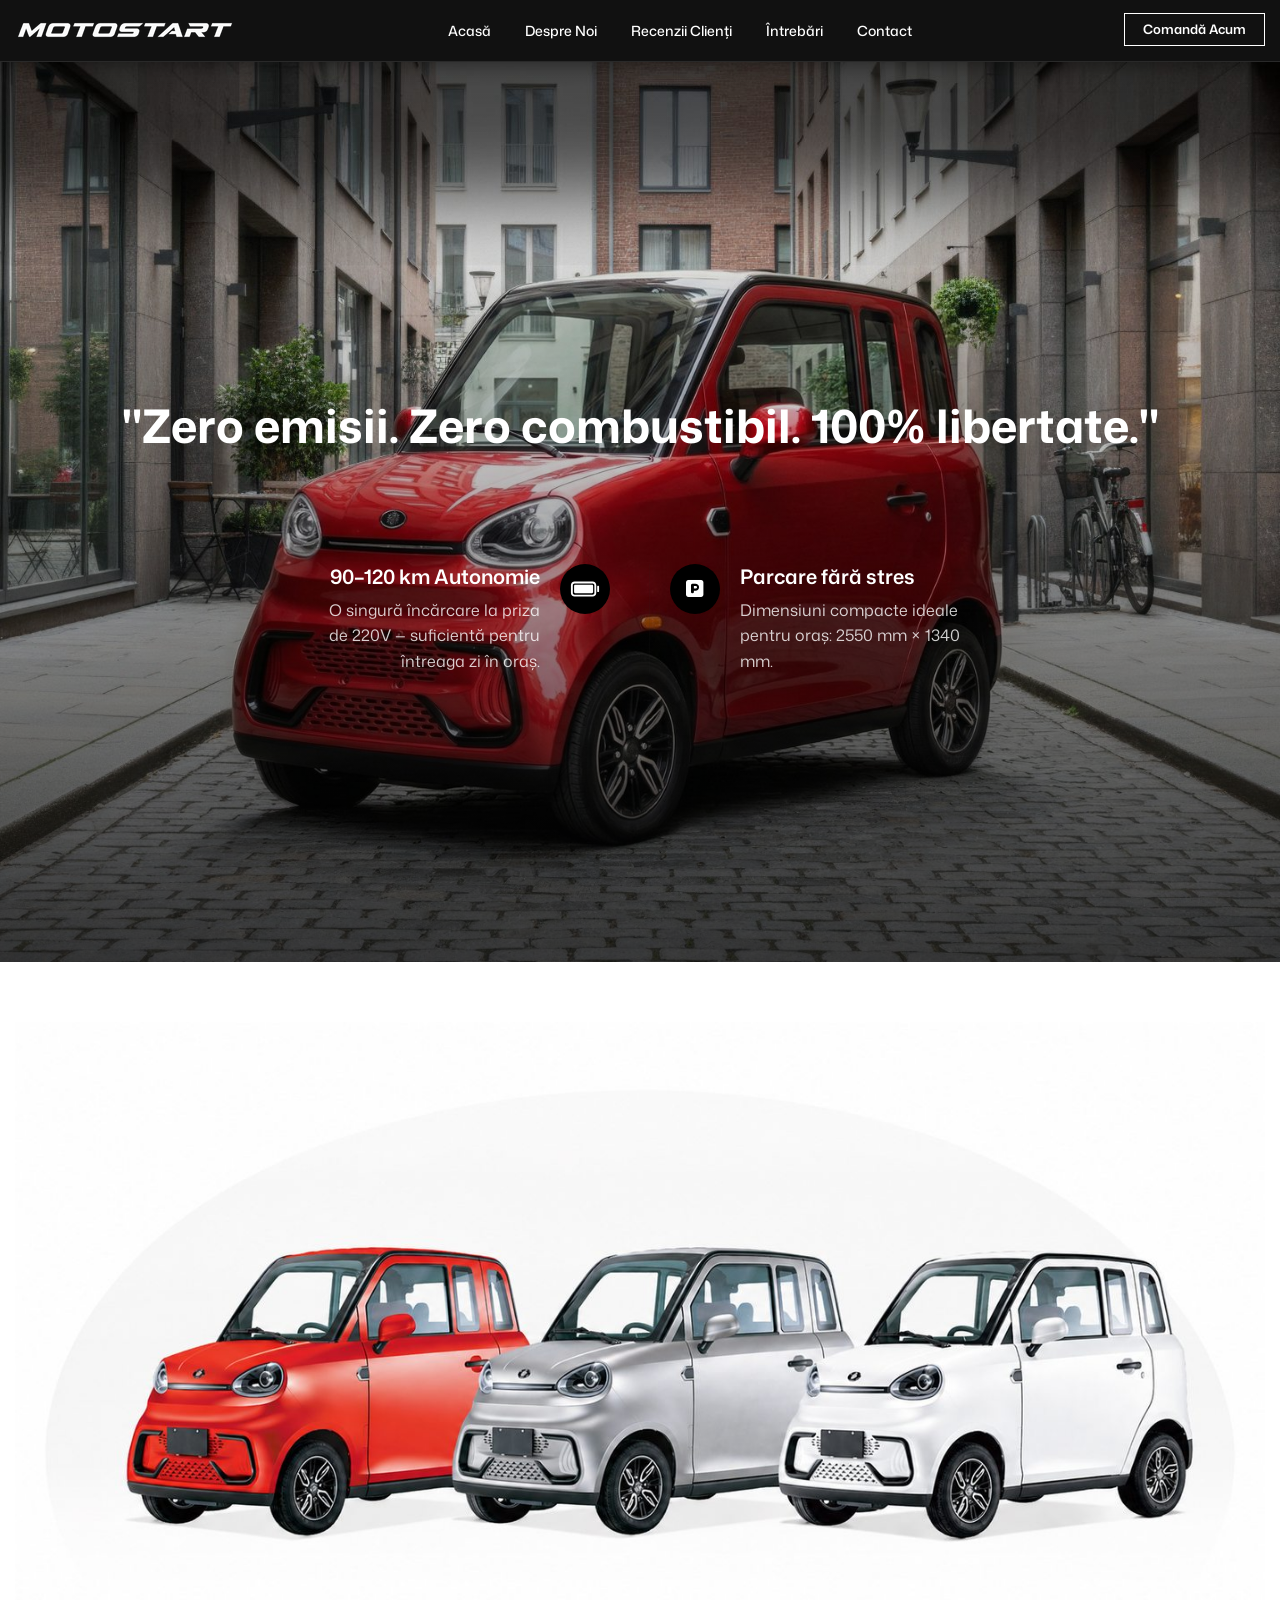
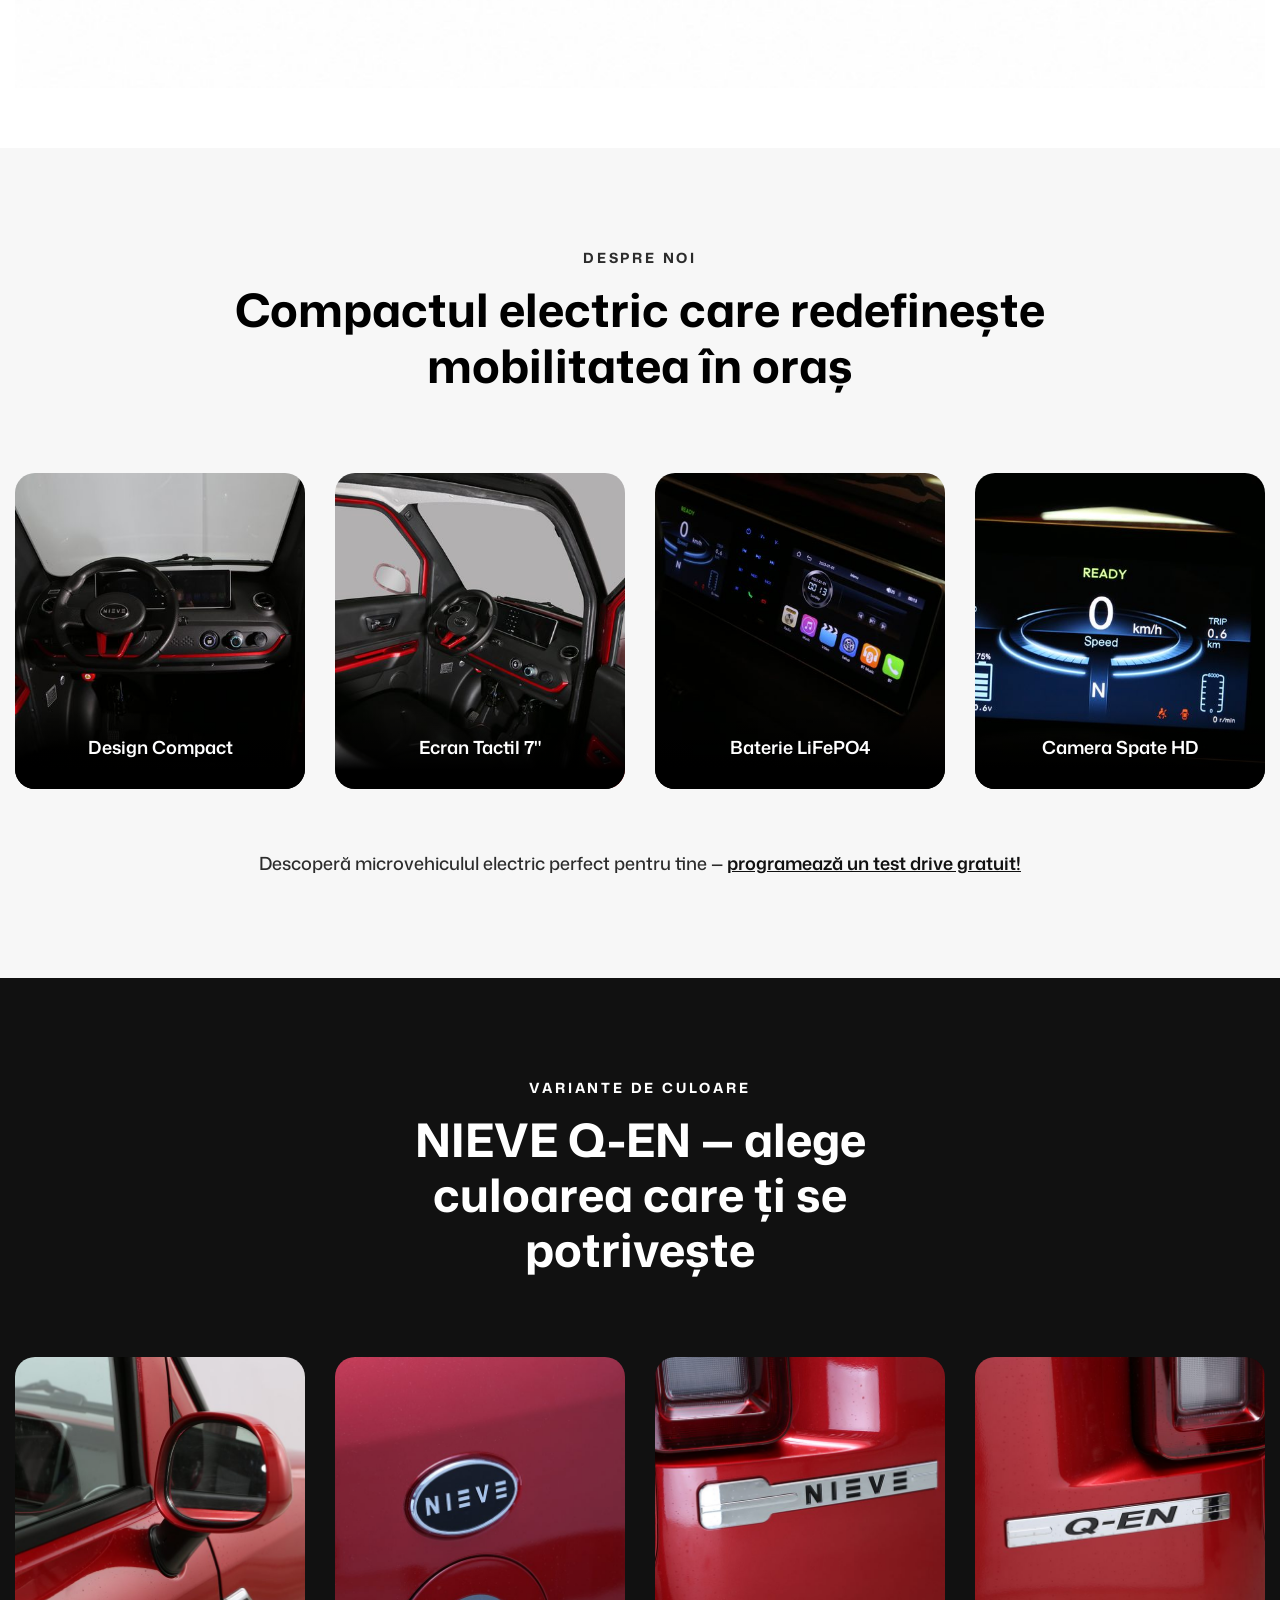
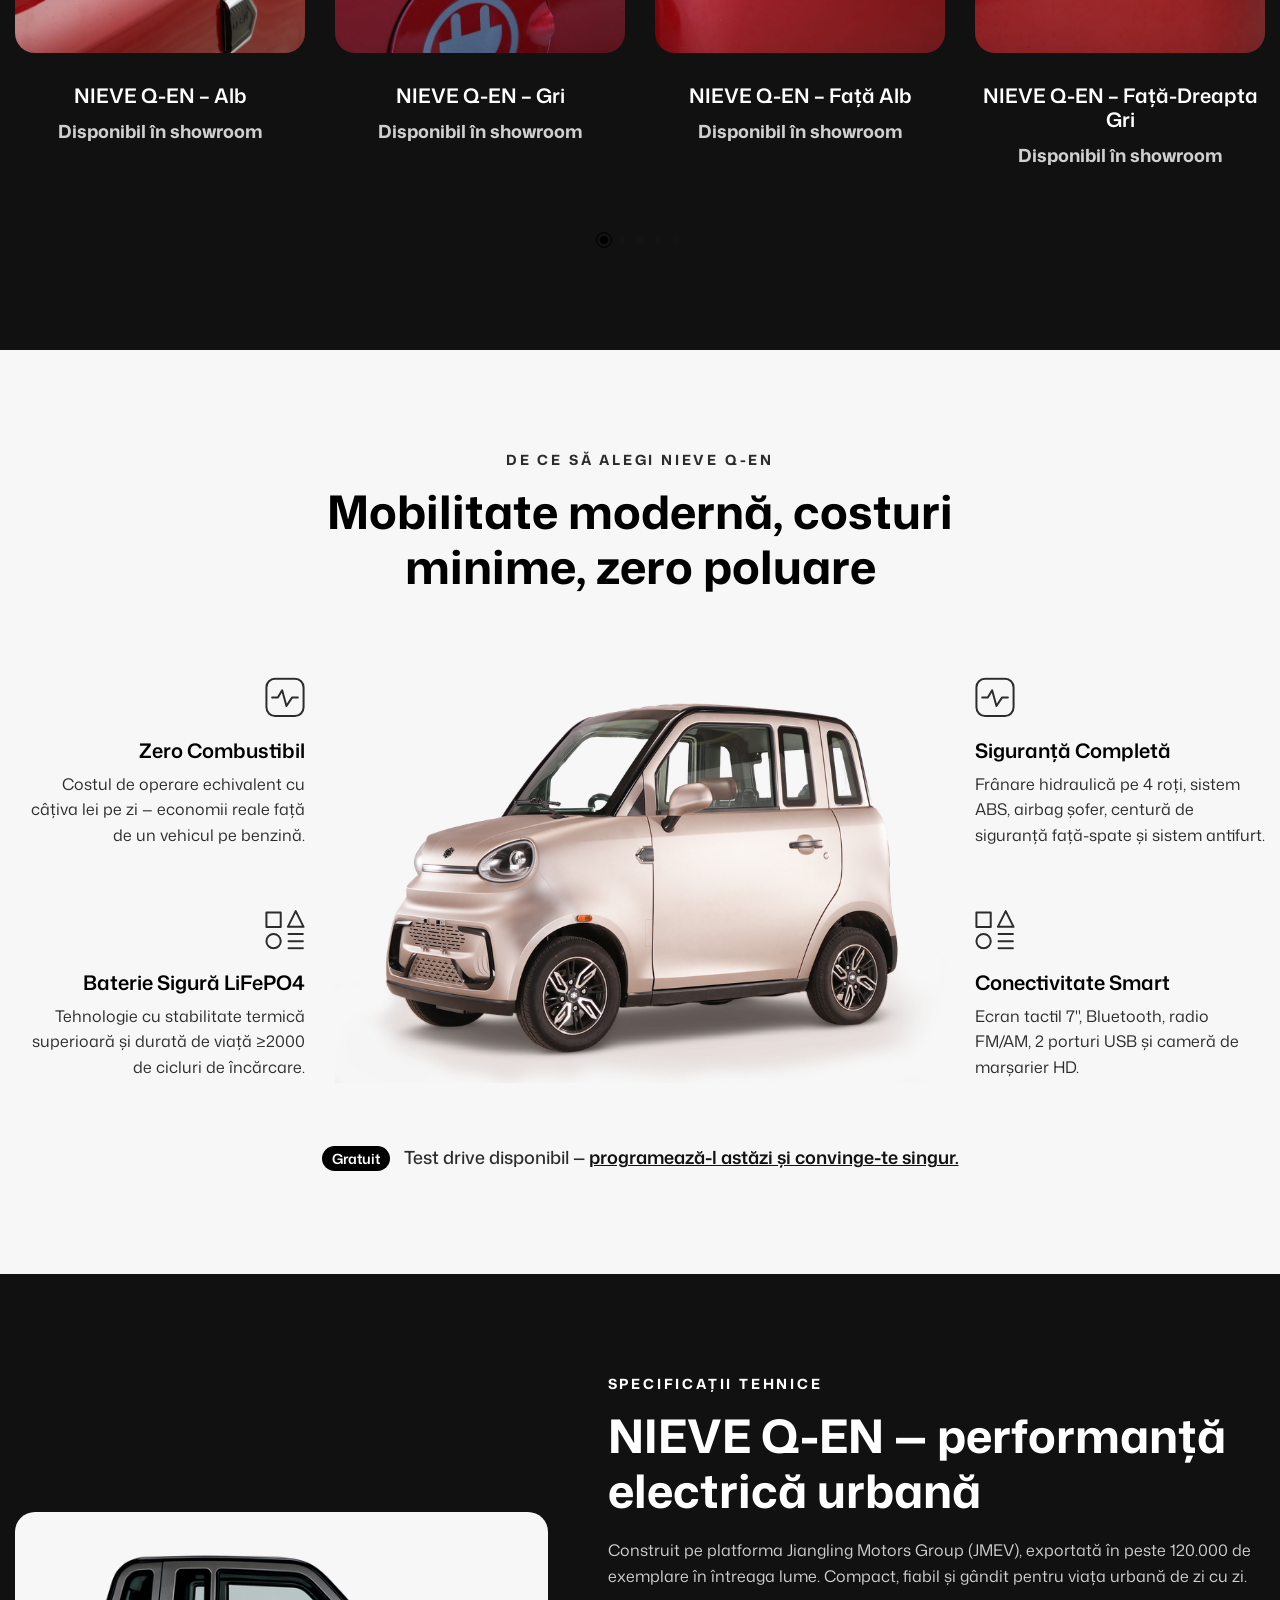
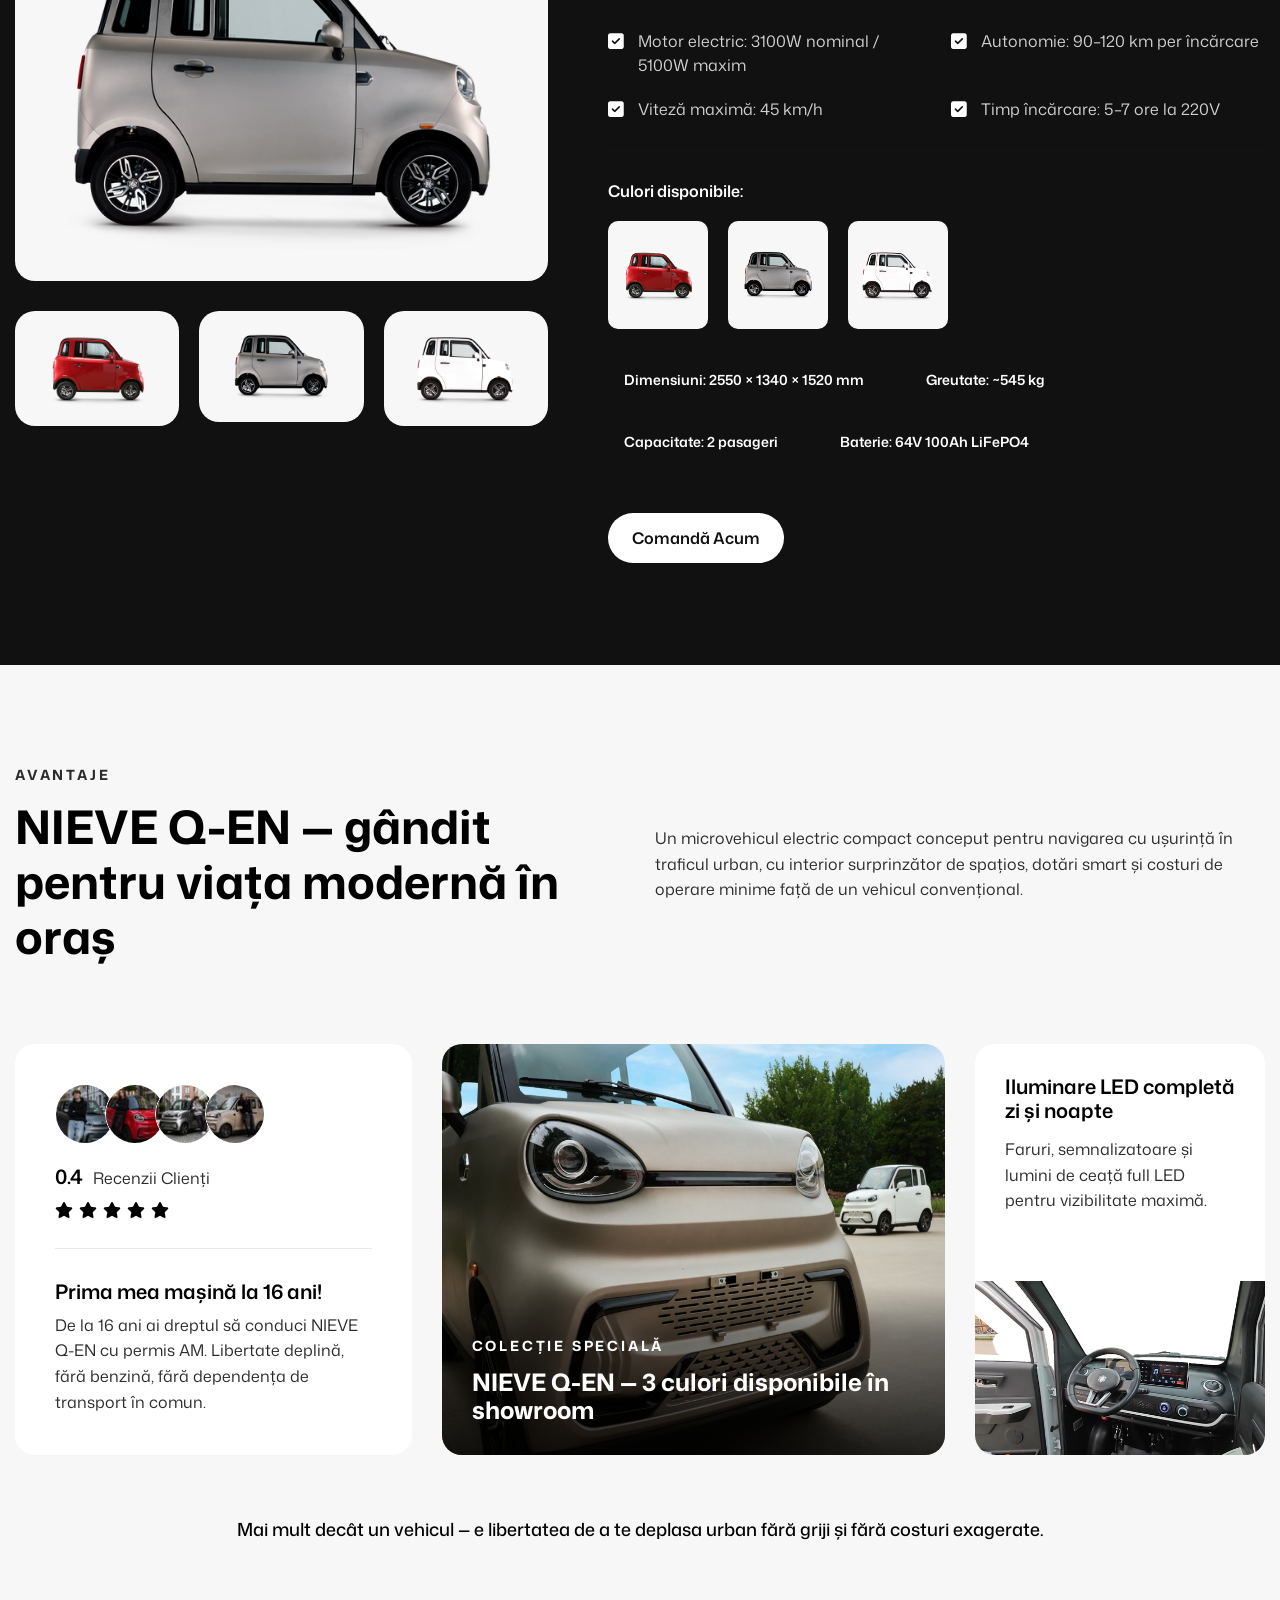
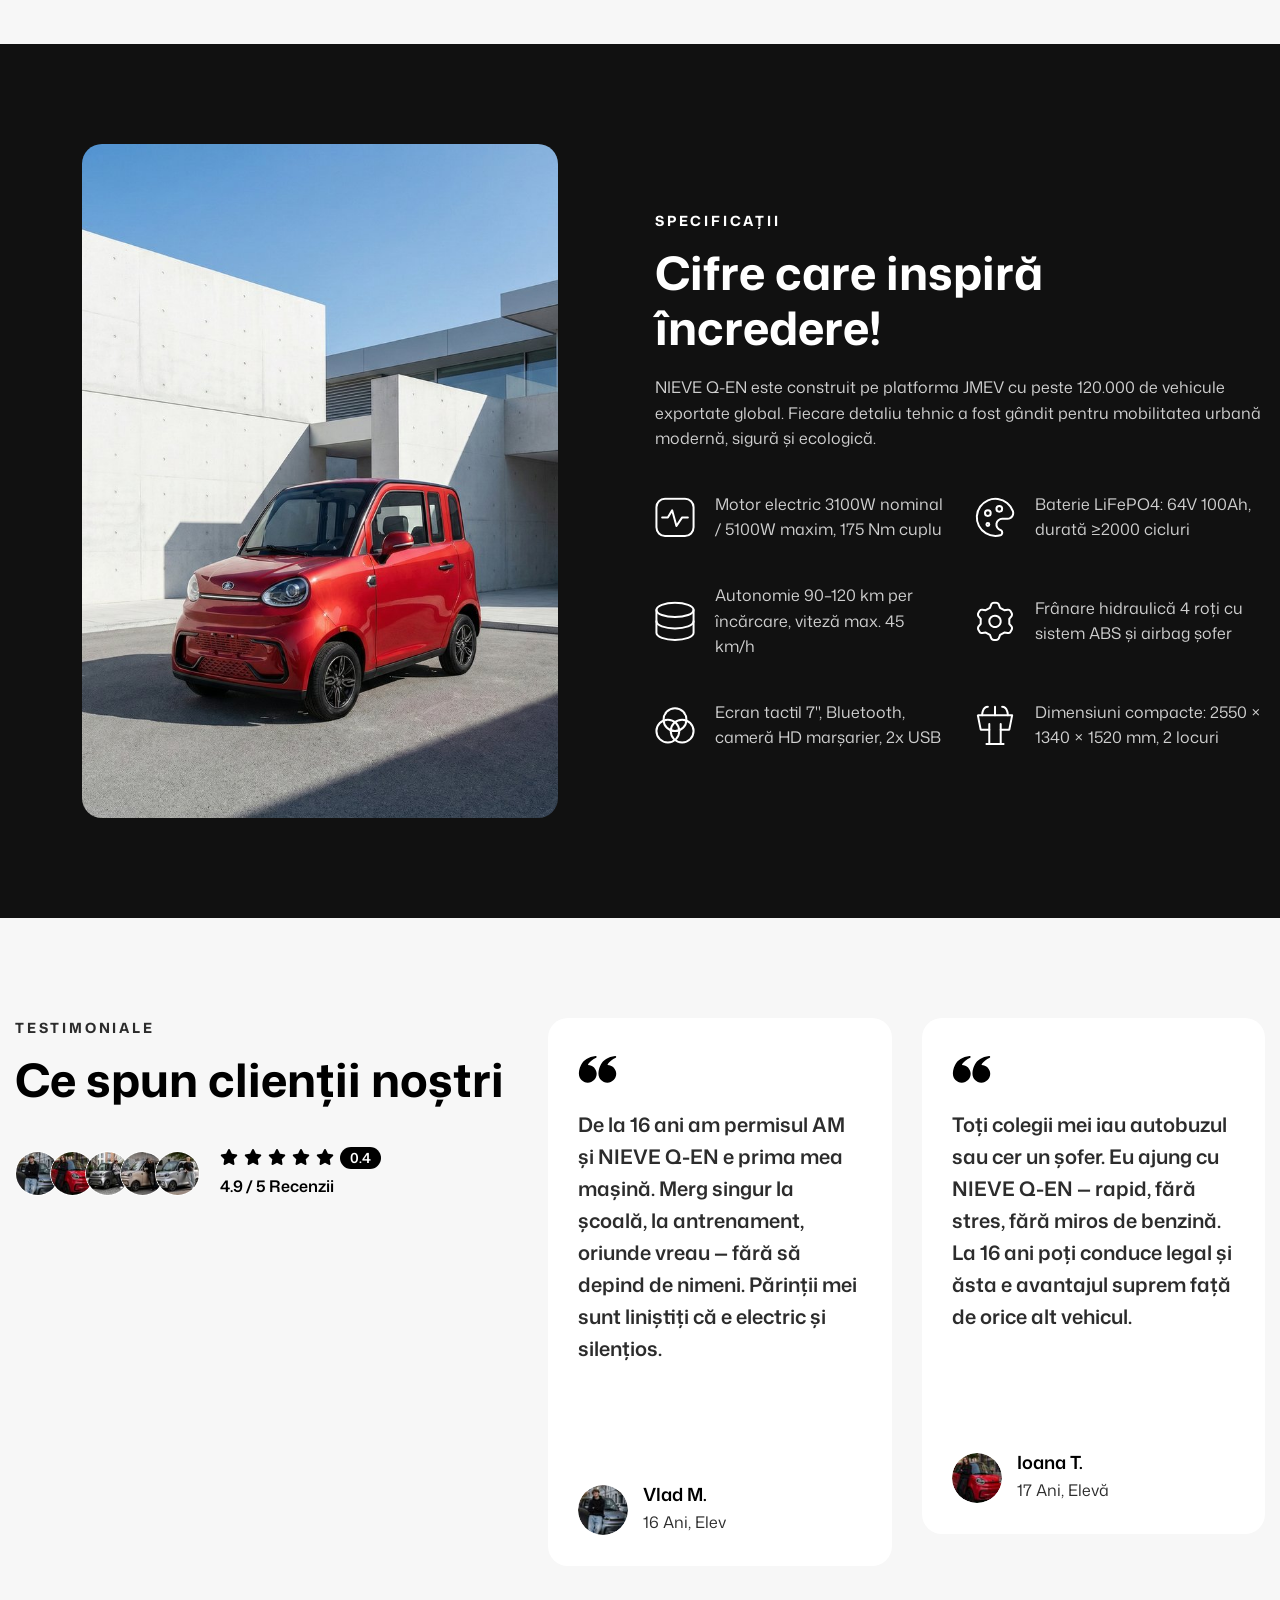
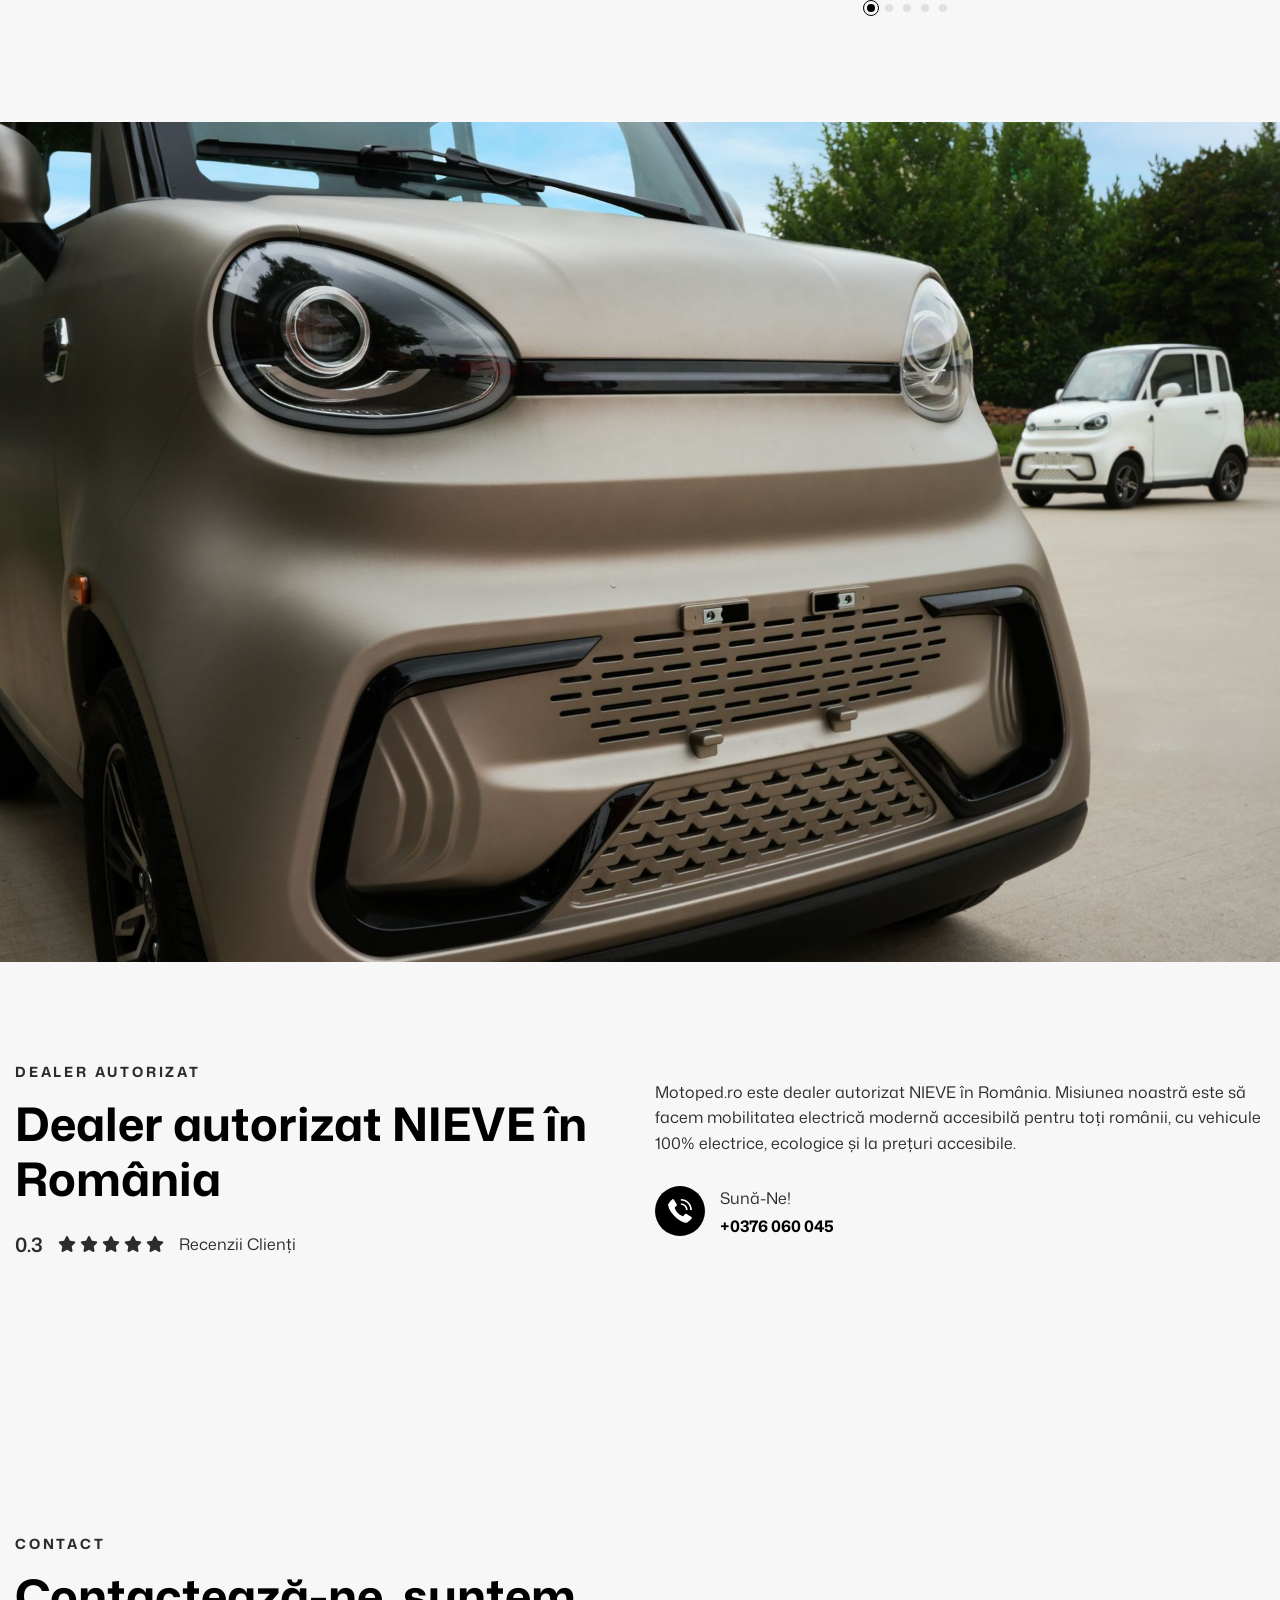
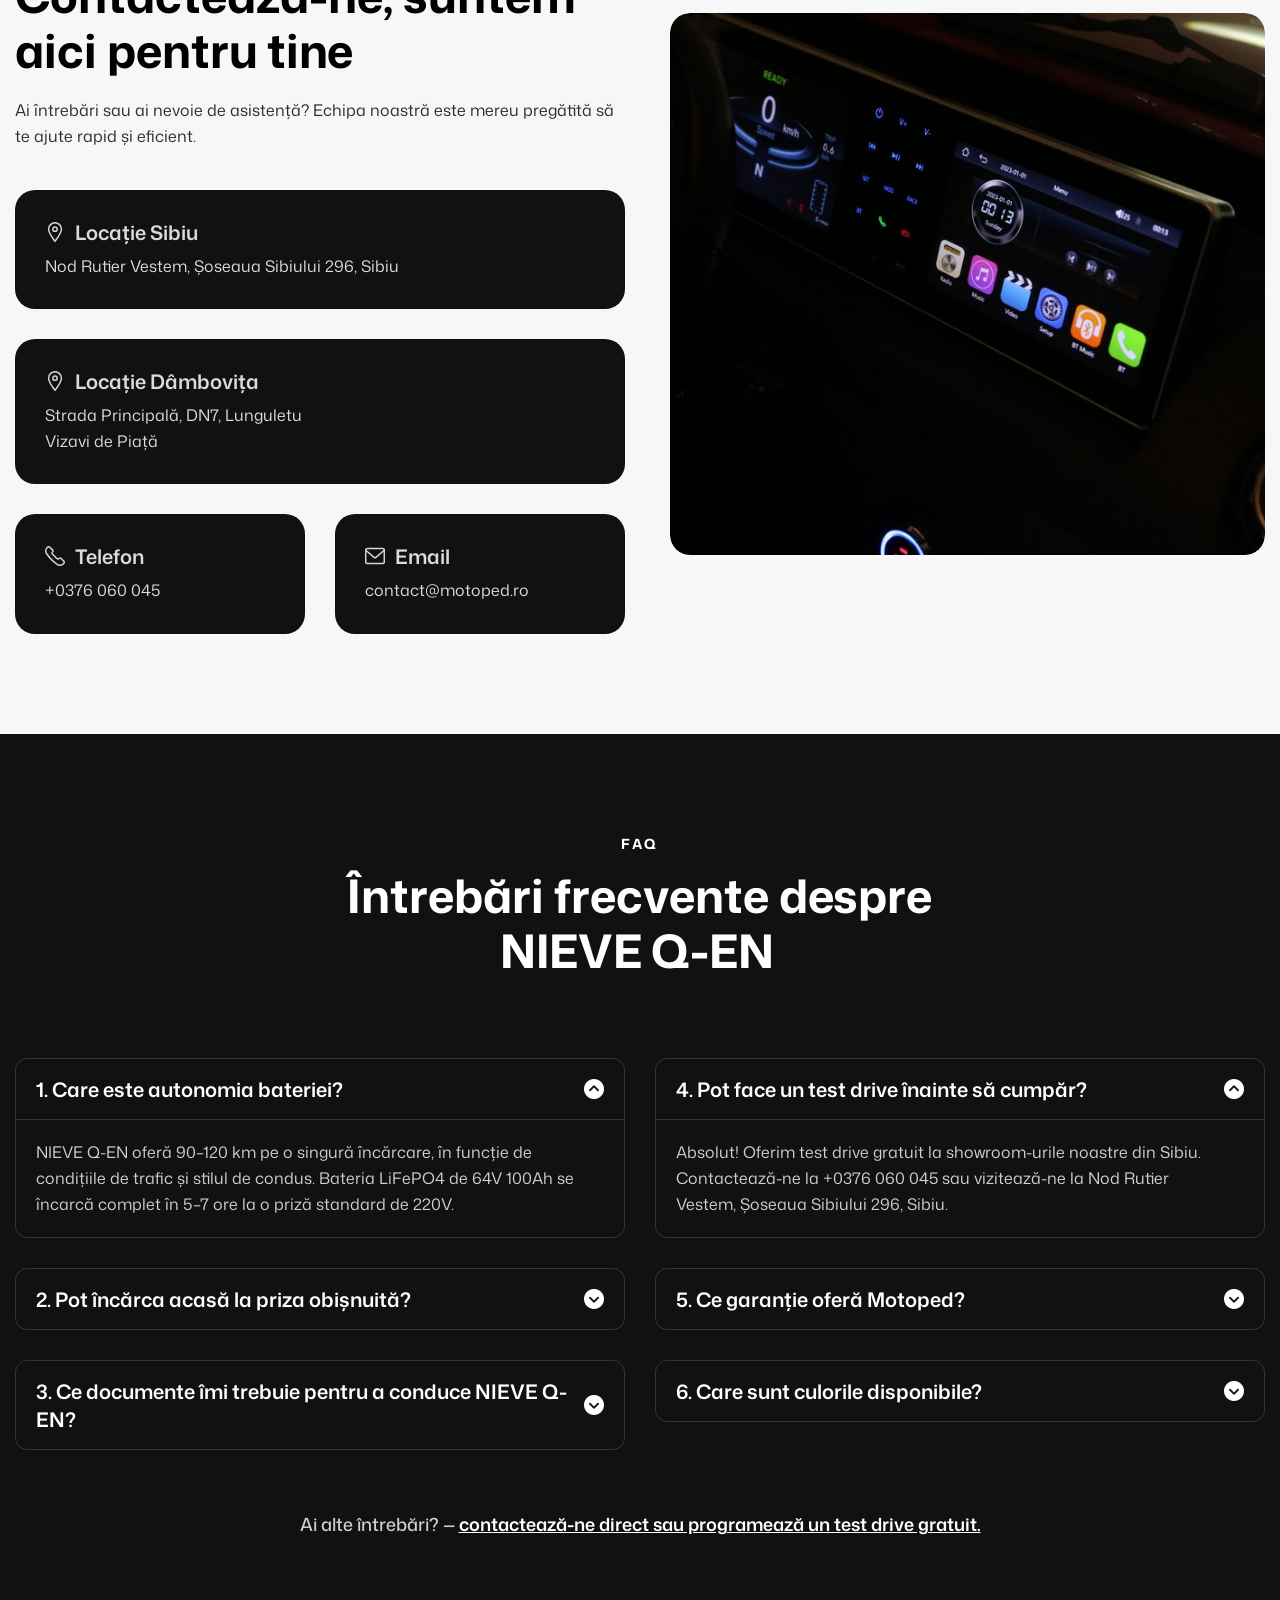
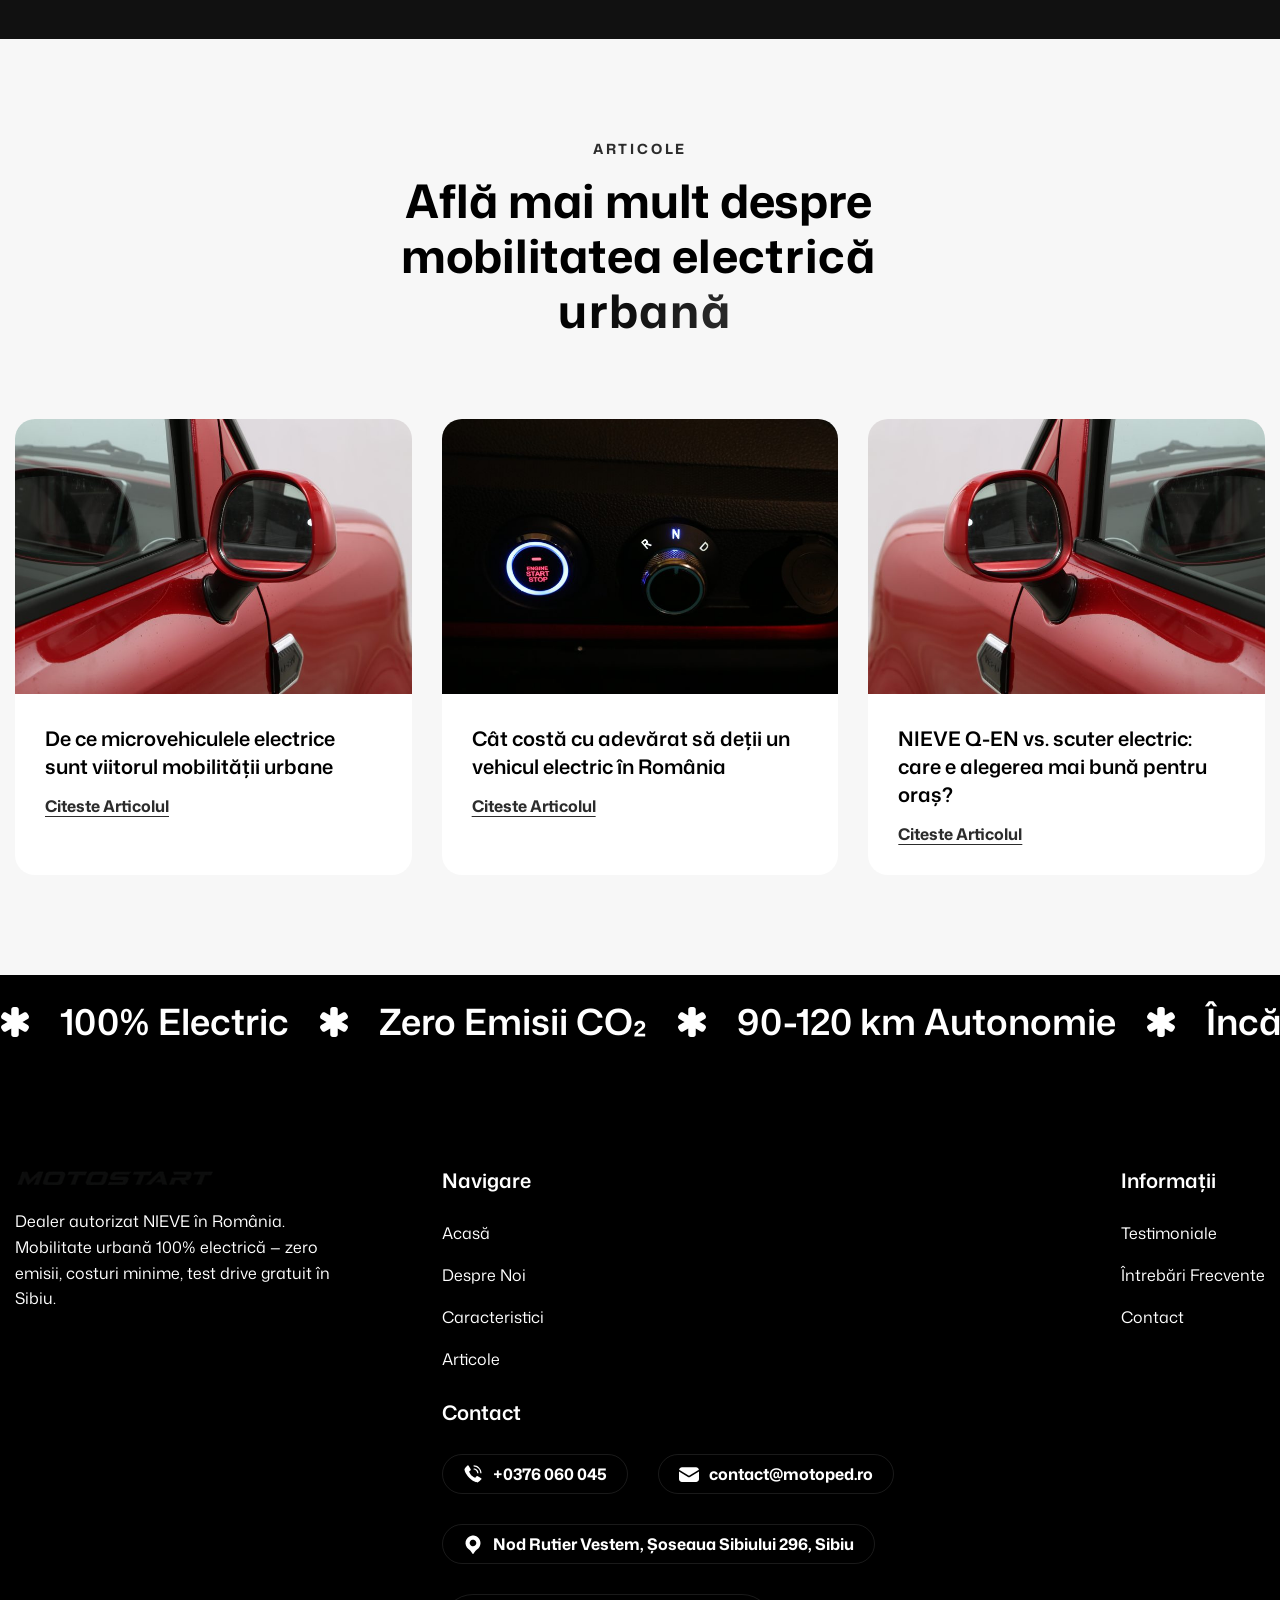
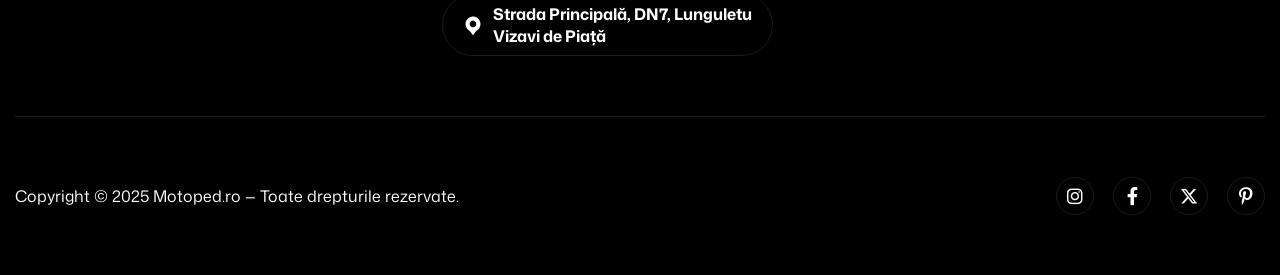
==== commit ae9d5f65: "Add Dambovita location to footer" ====
--- a/index.html
+++ b/index.html
@@ -1686,6 +1686,17 @@
                                     </div>
                                 </div>
                                 <!-- Footer Contact Item End -->
+
+                                <!-- Footer Contact Item Start -->
+                                <div class="footer-contact-item">
+                                    <div class="icon-box">
+                                        <img src="images/icon-location.svg" alt="">
+                                    </div>
+                                    <div class="footer-contact-content">
+                                        <p>Strada Principală, DN7, Lunguletu<br>Vizavi de Piață</p>
+                                    </div>
+                                </div>
+                                <!-- Footer Contact Item End -->
                             </div>
                             <!-- Footer Contact List End -->
                         </div>
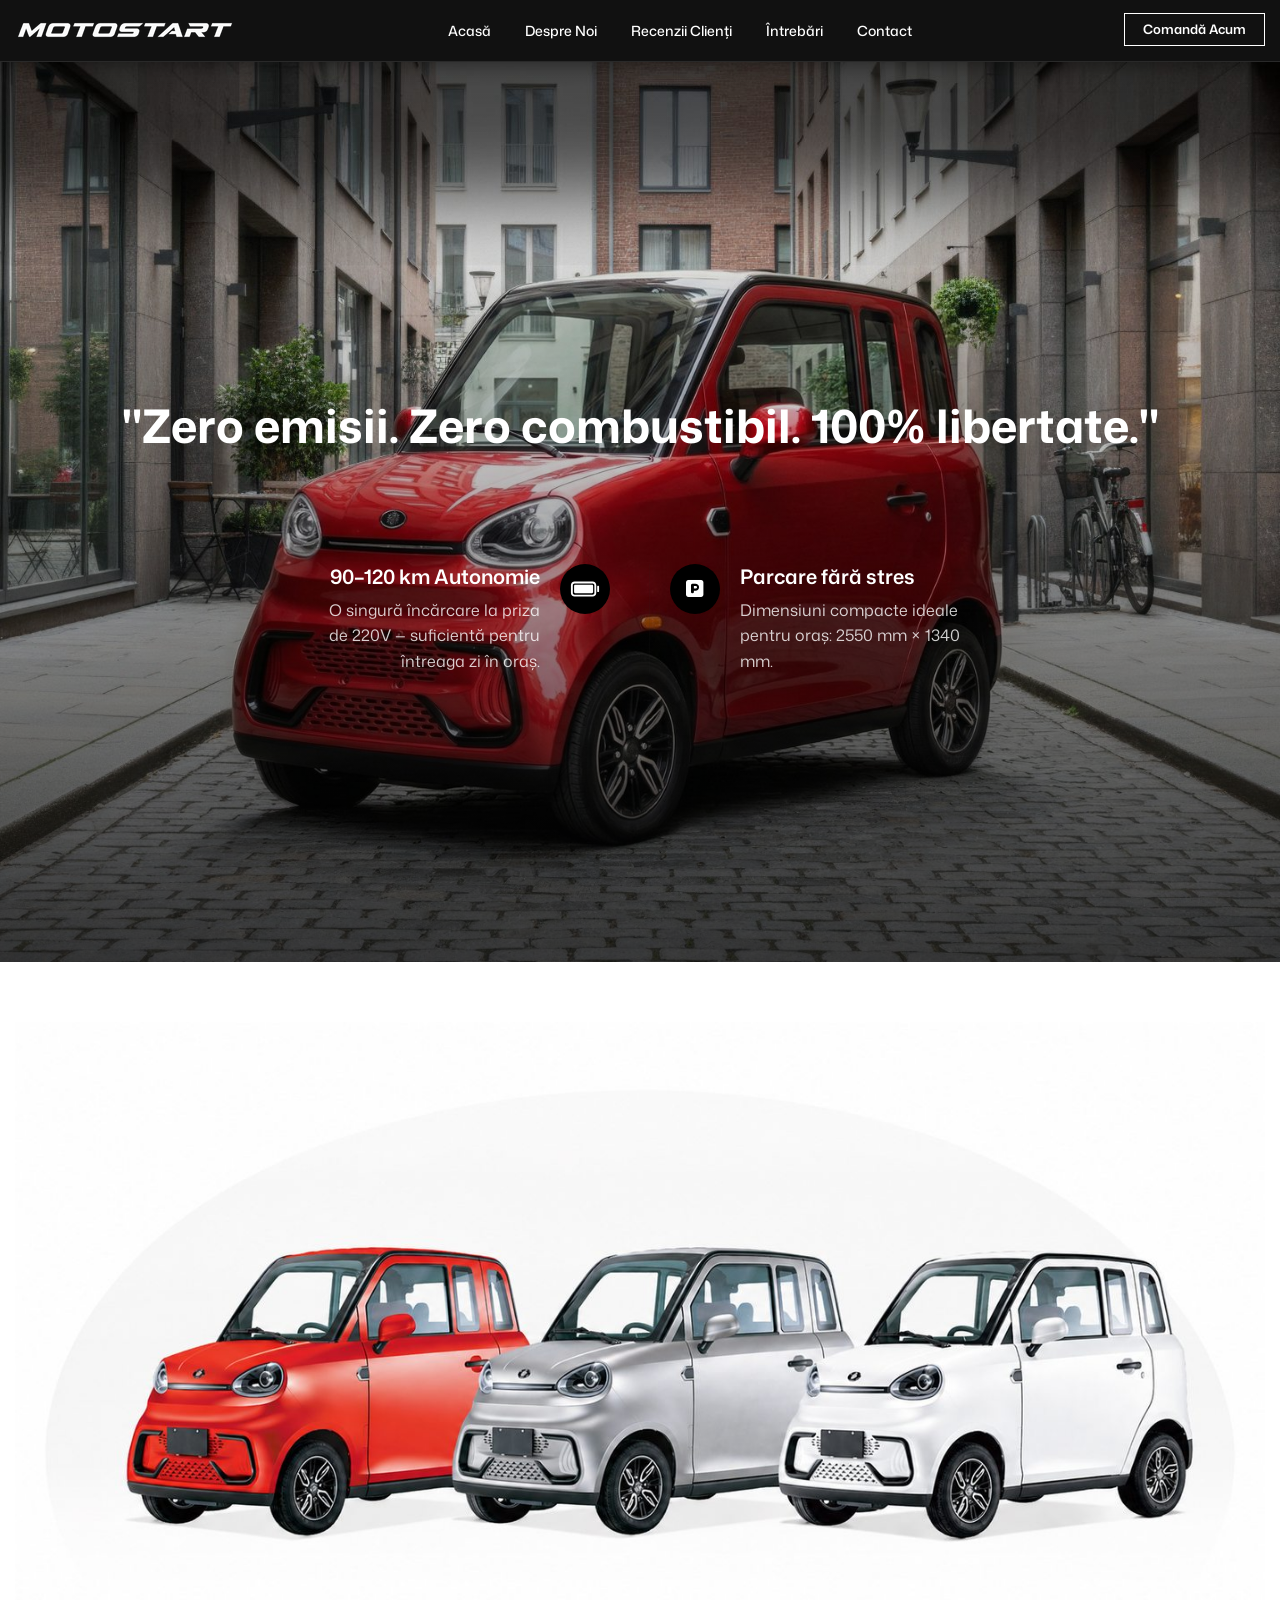
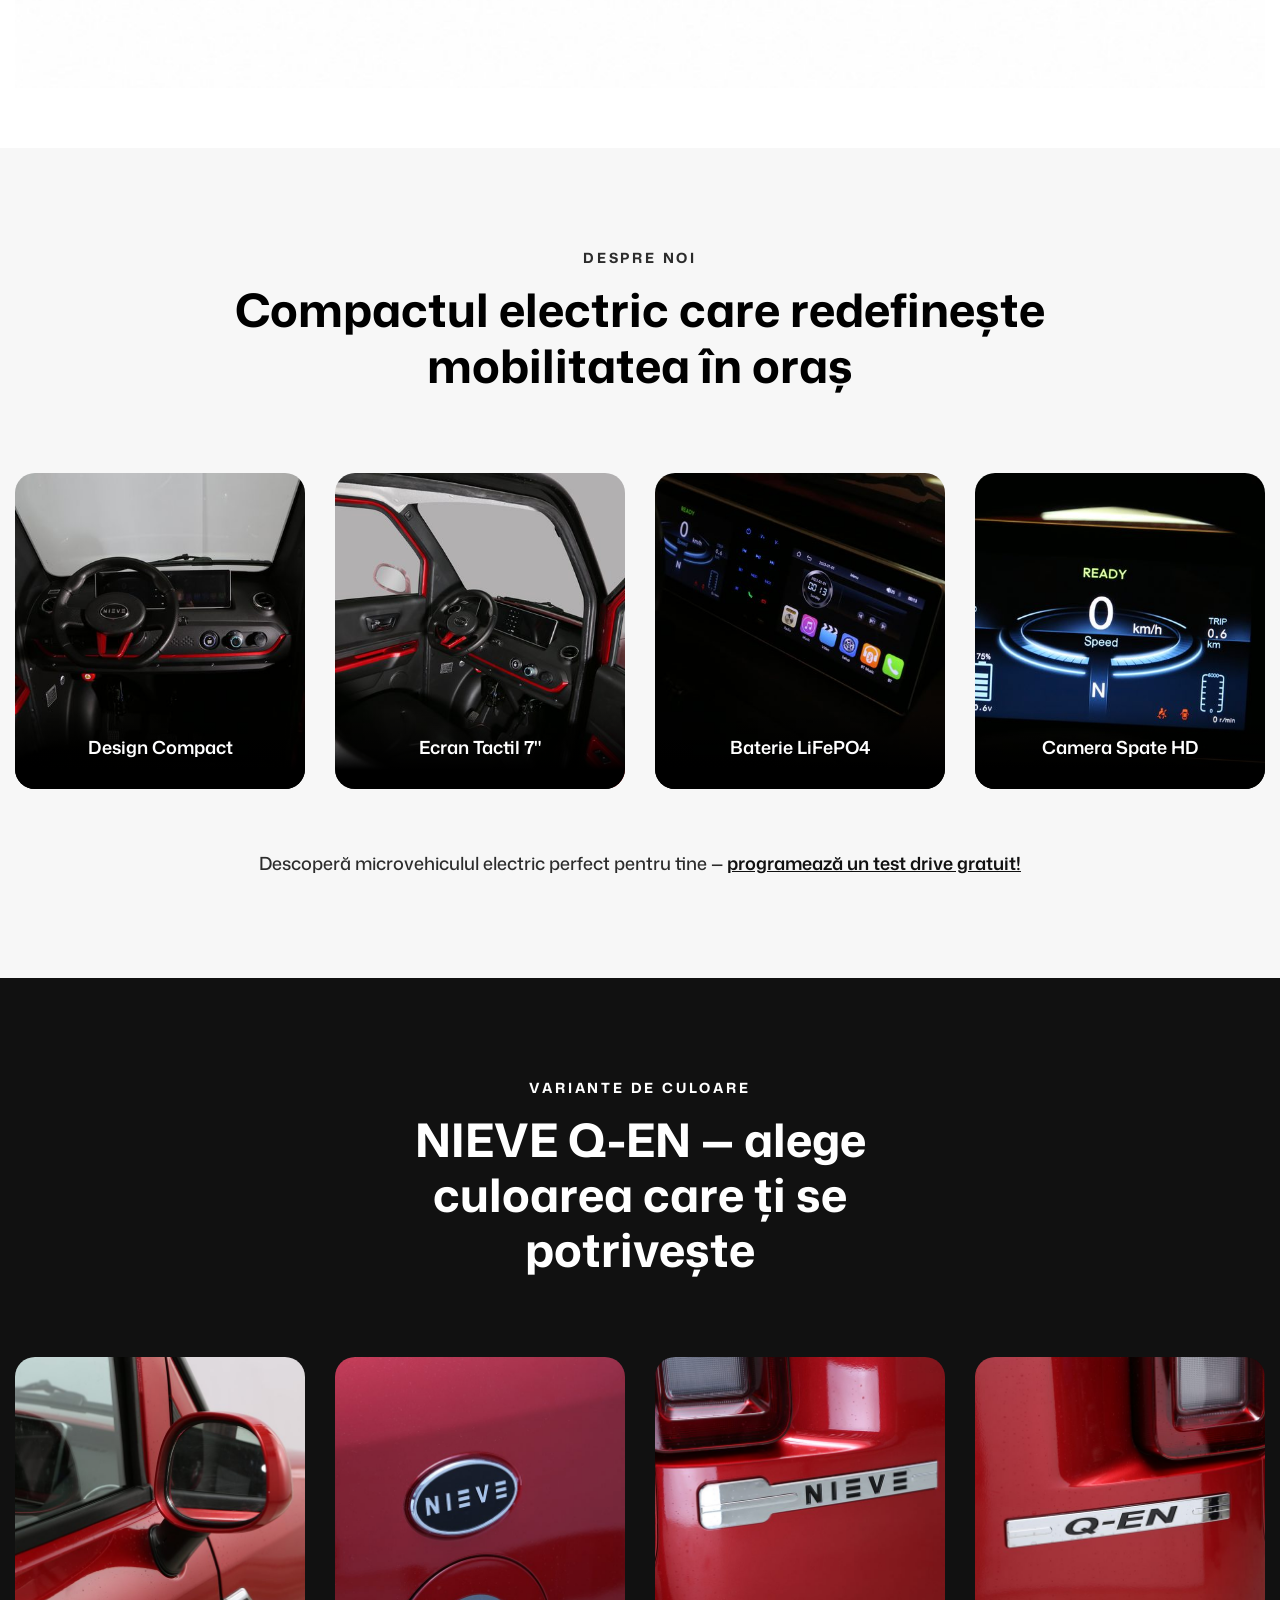
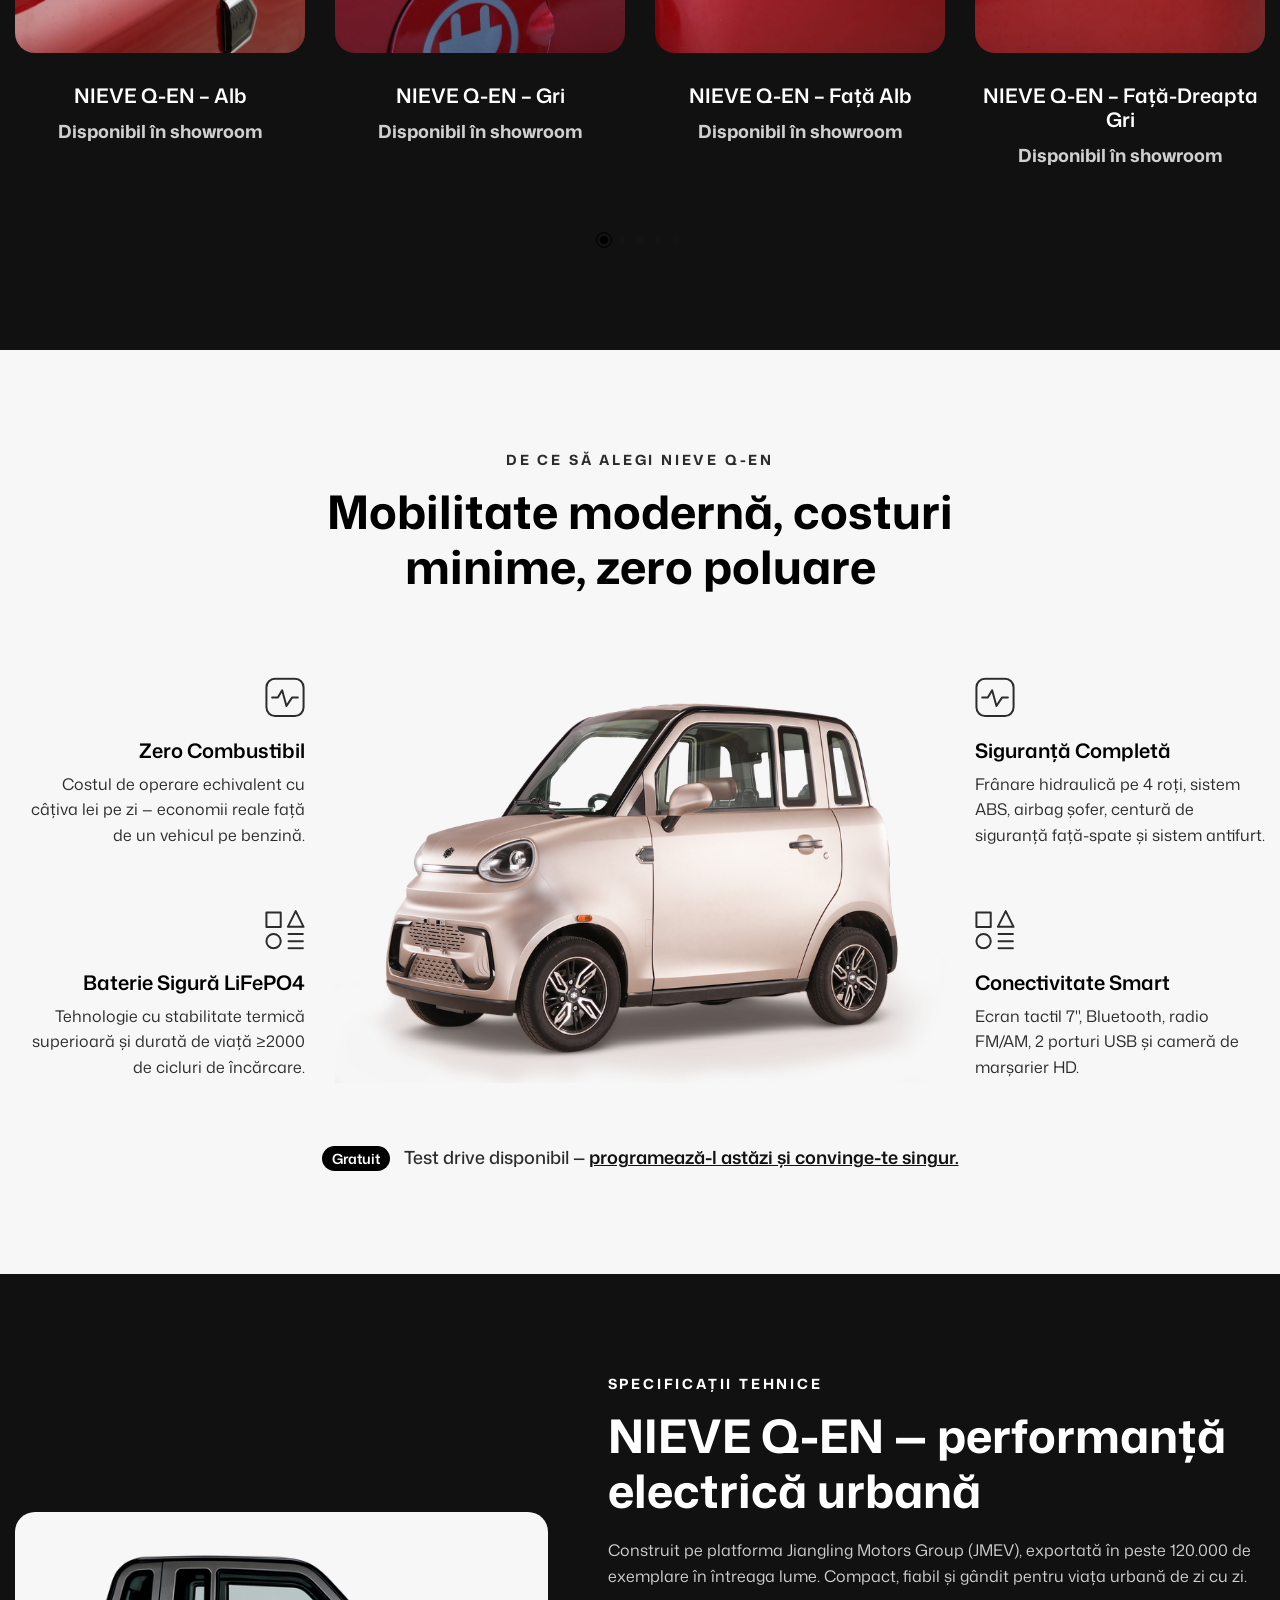
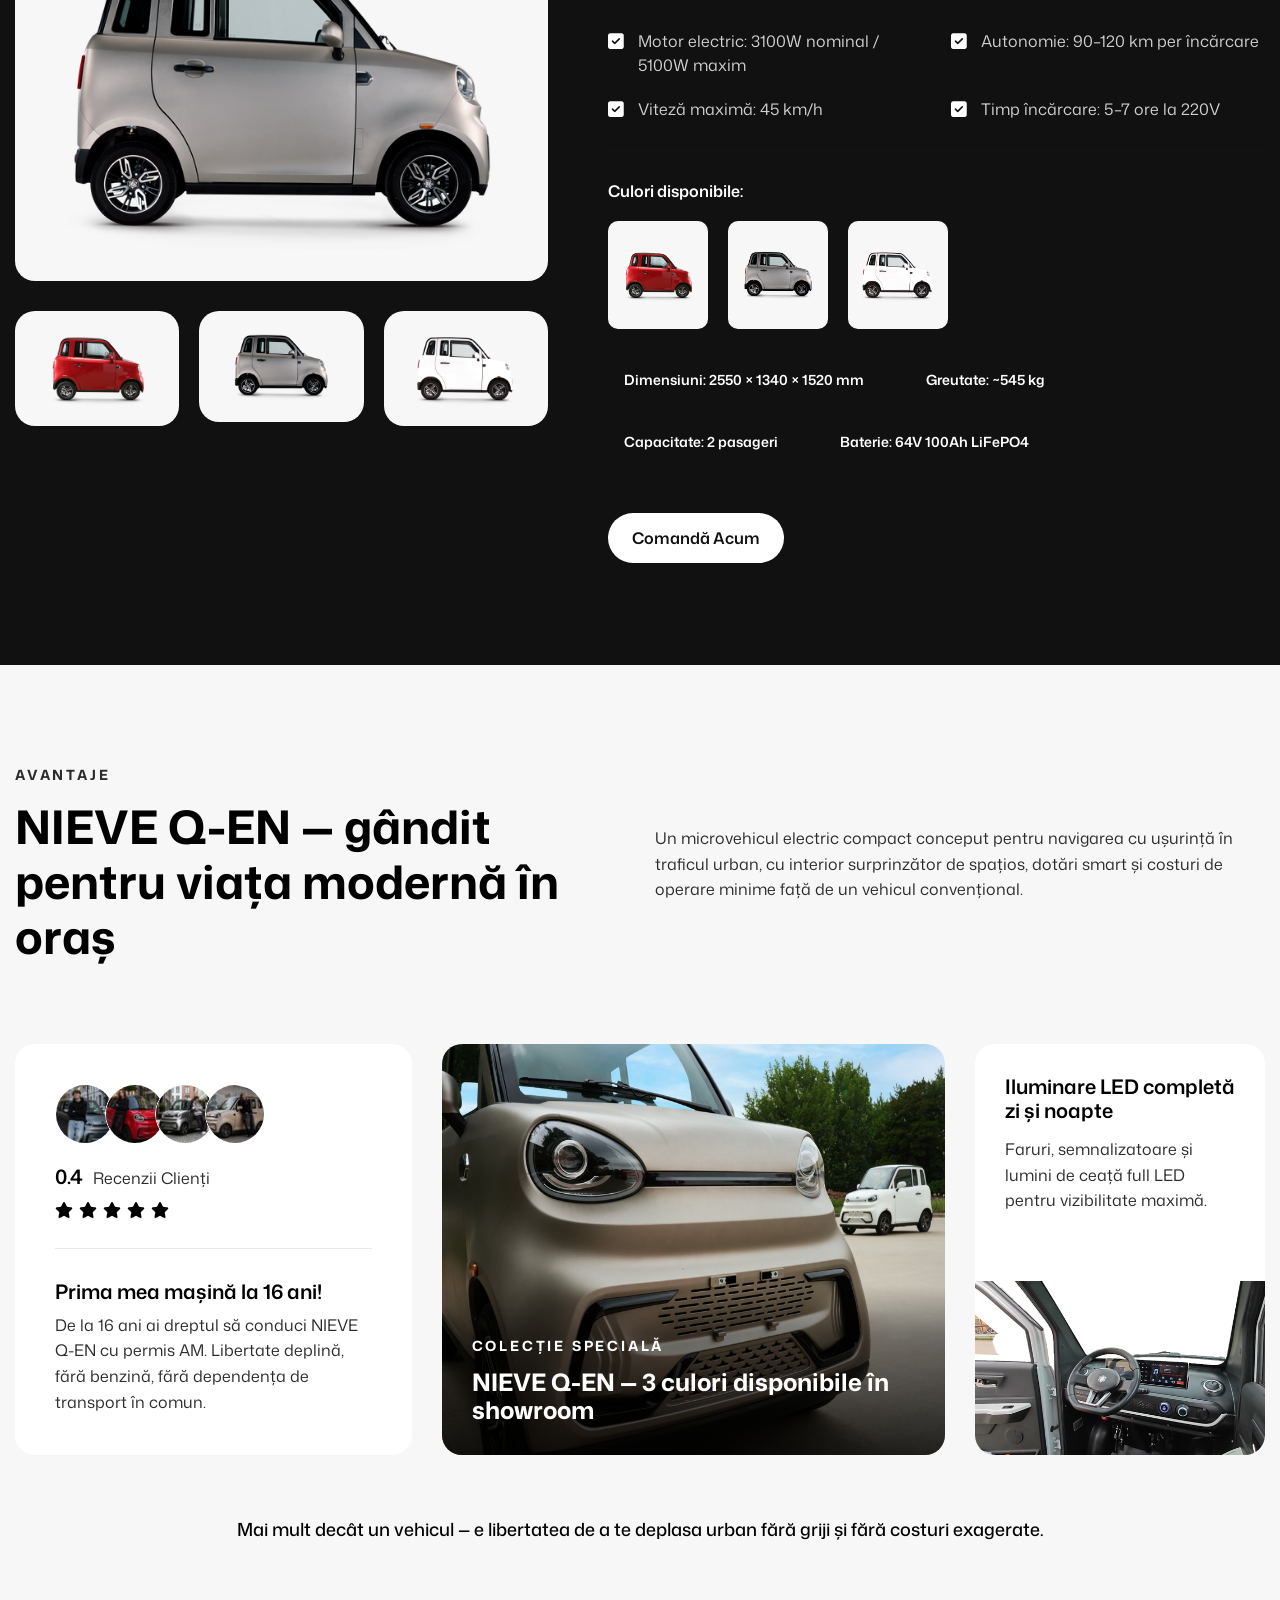
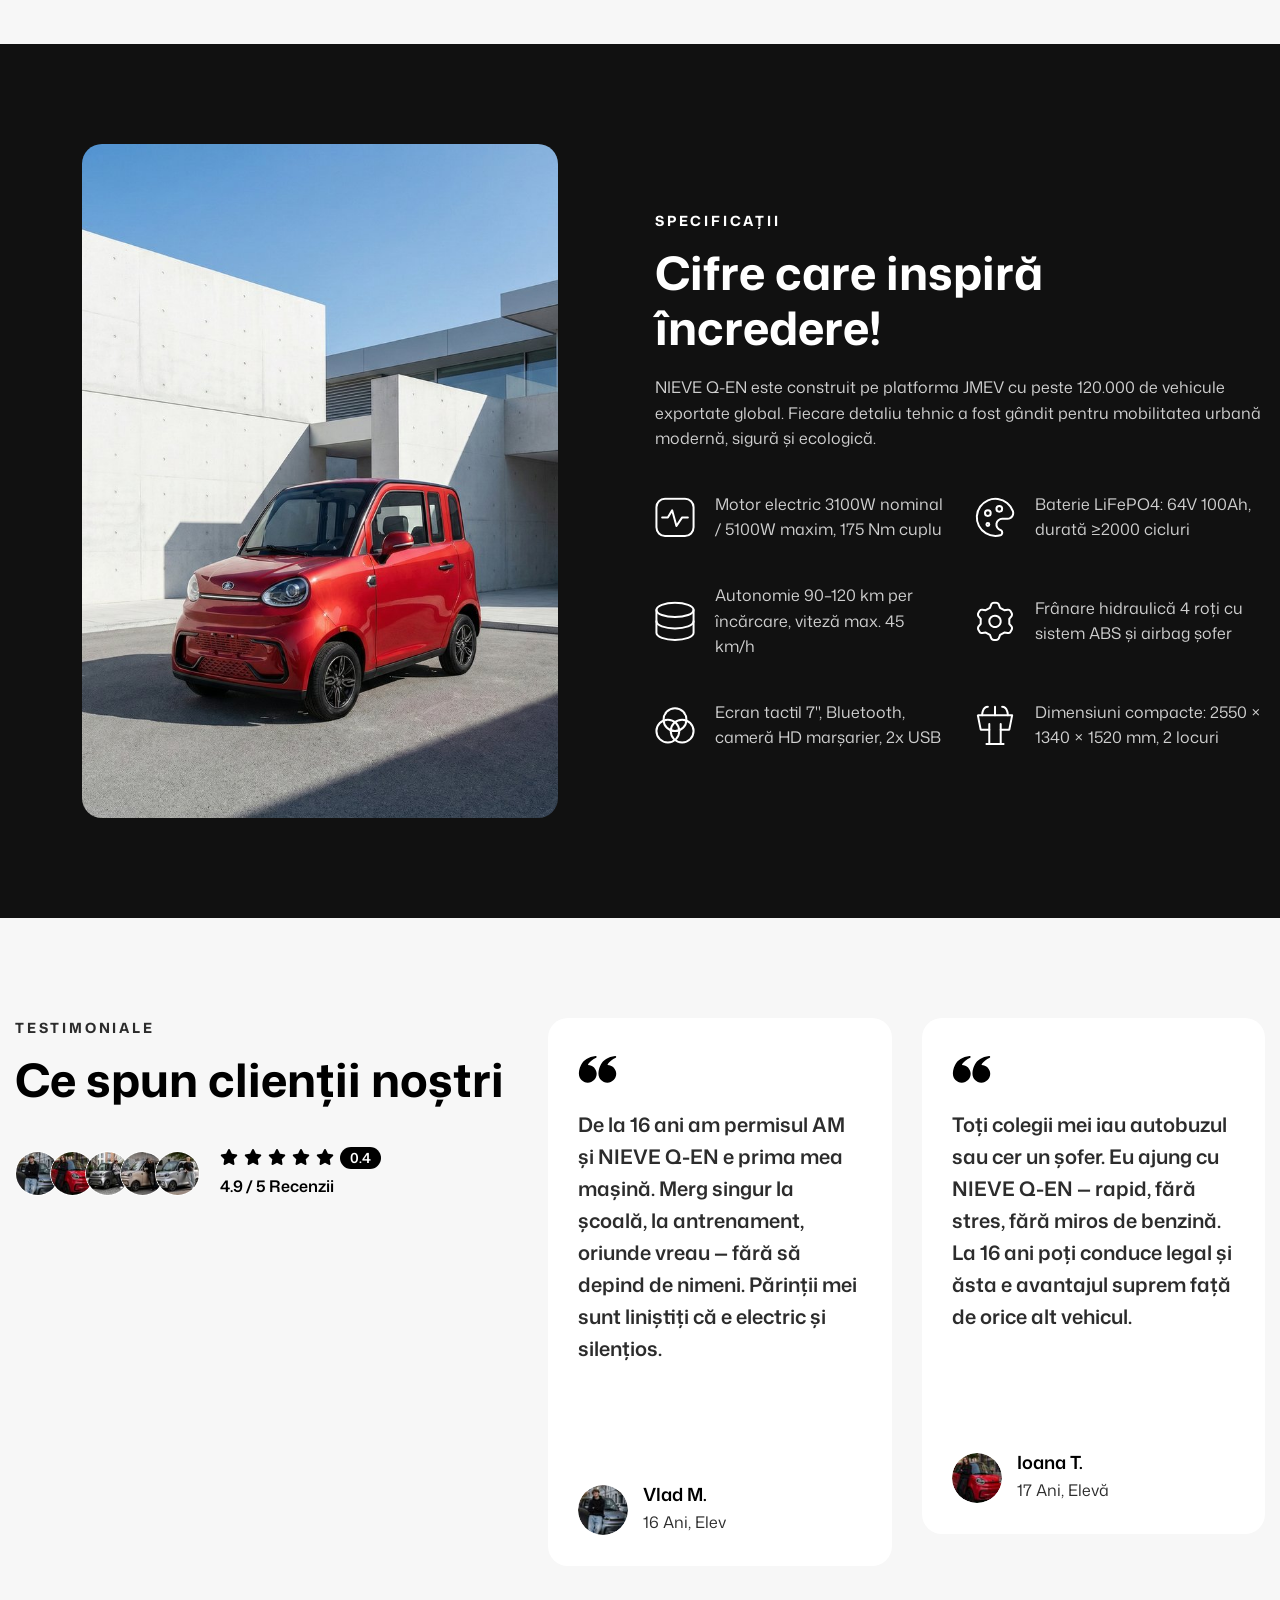
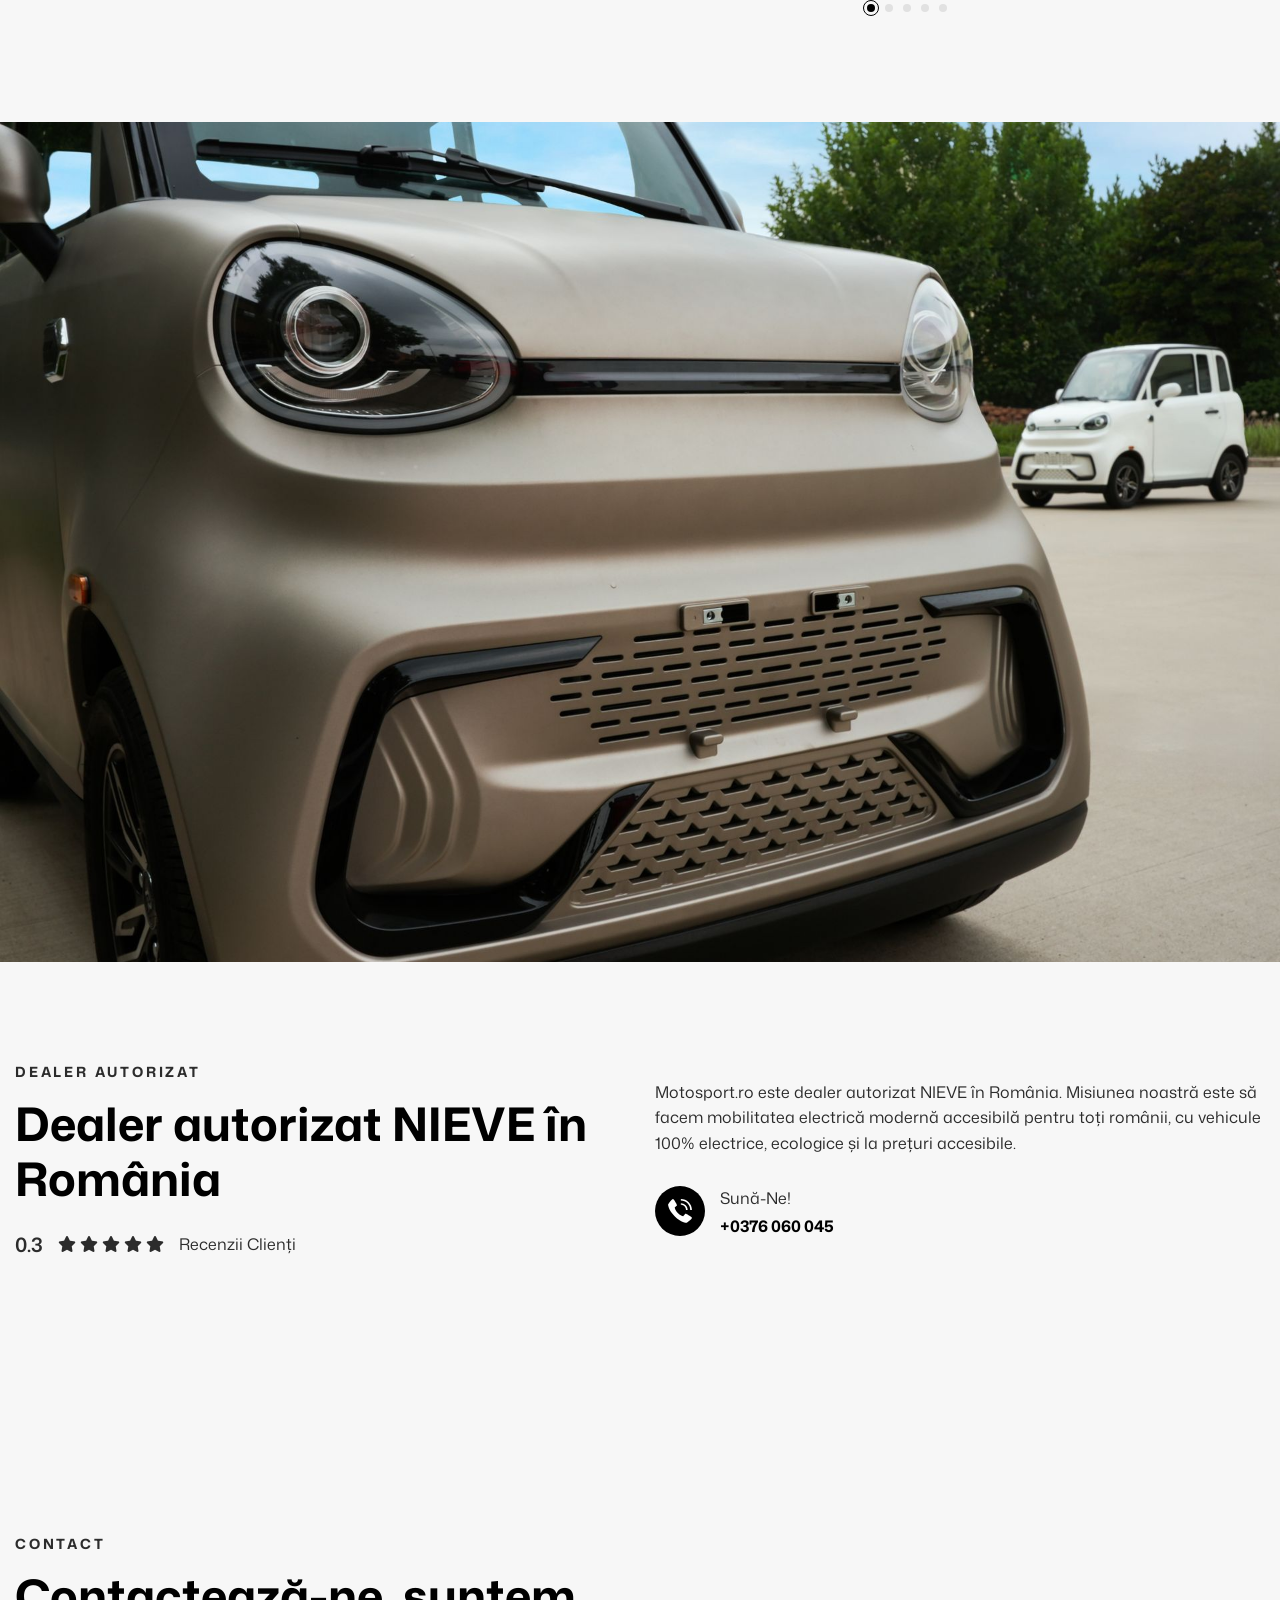
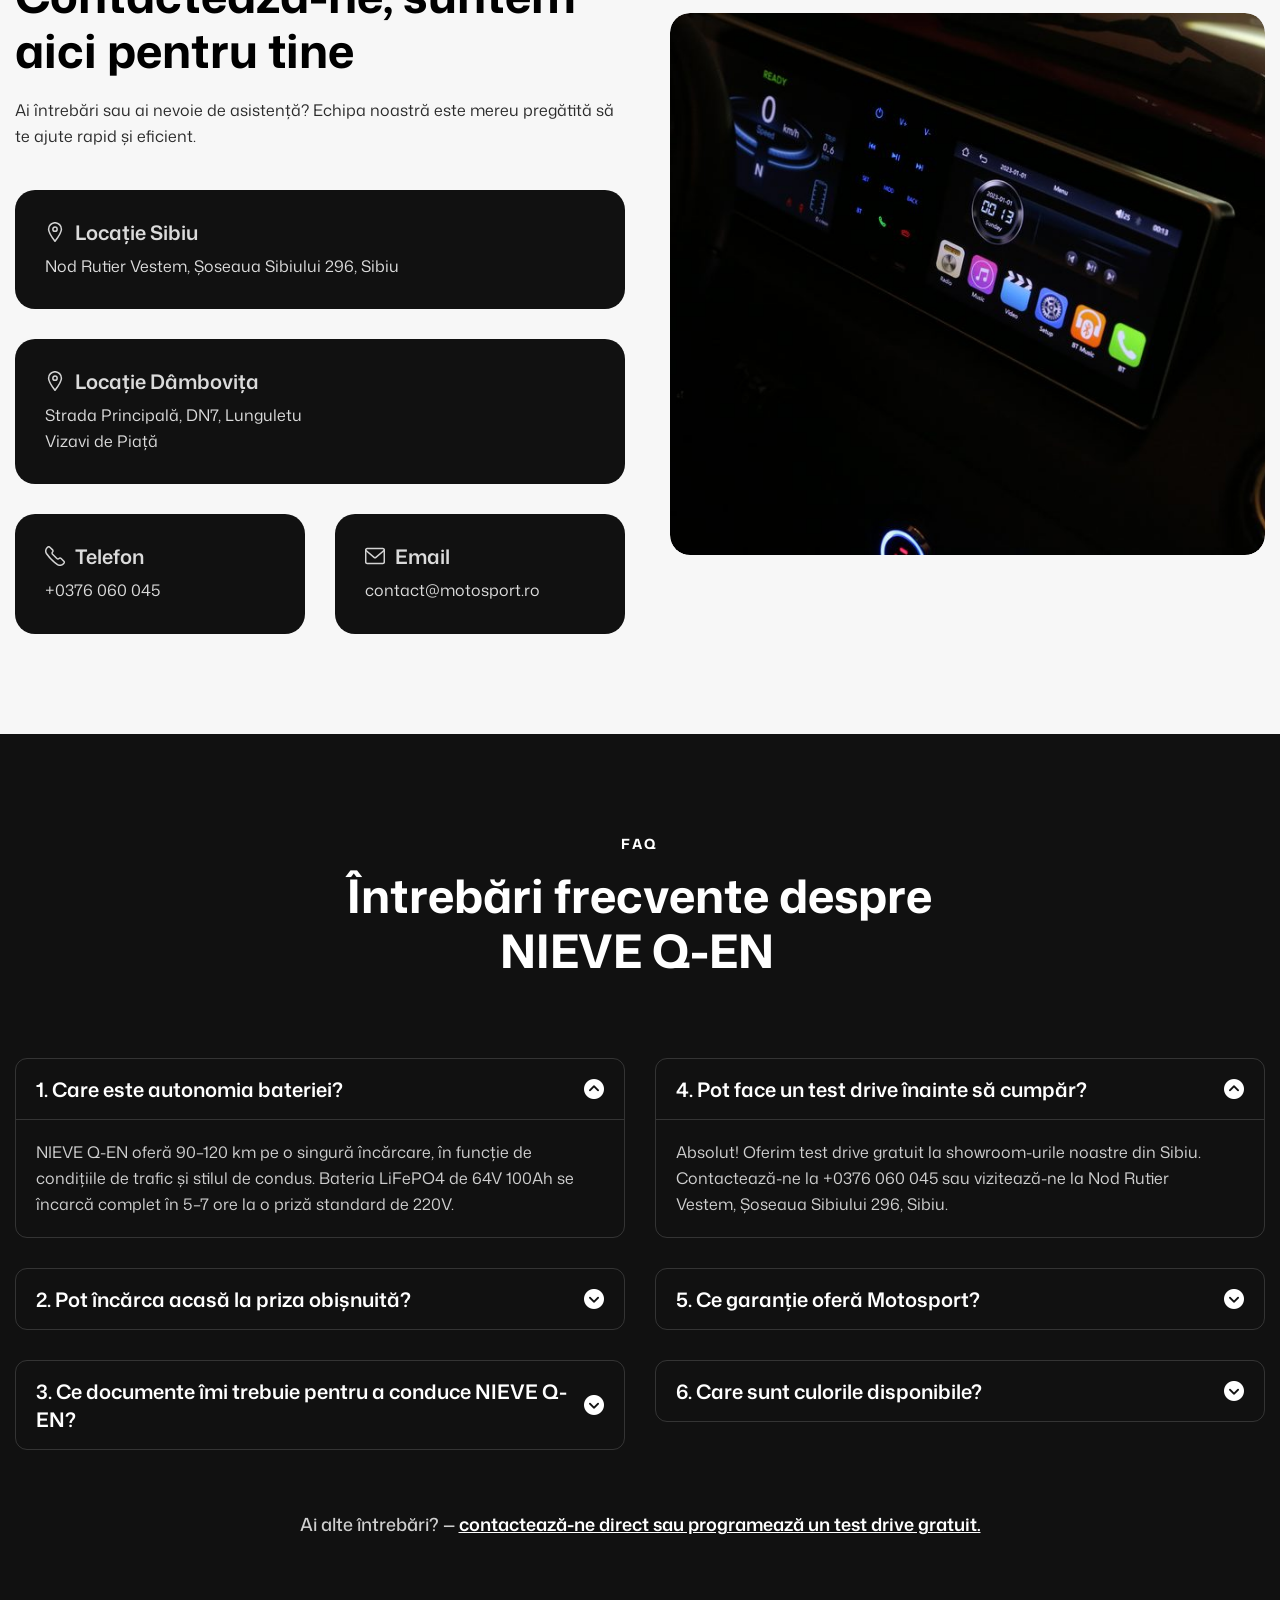
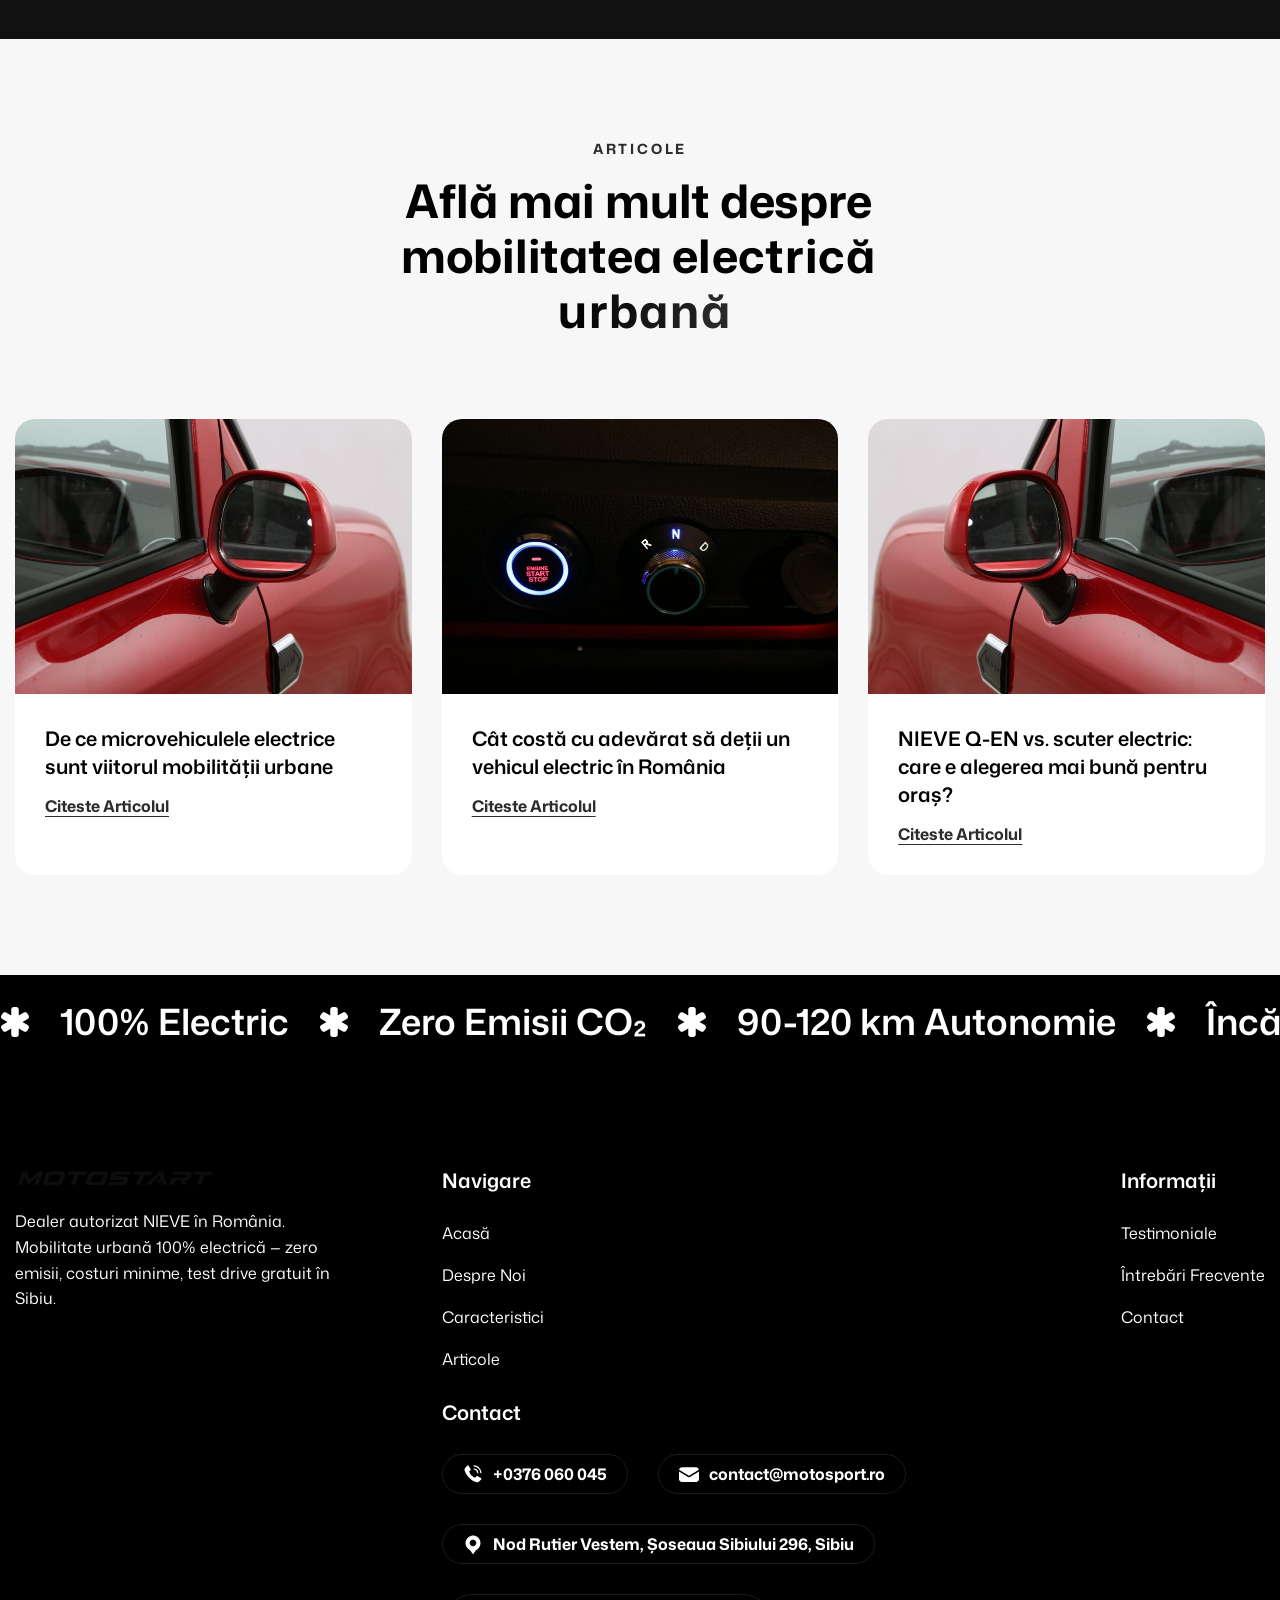
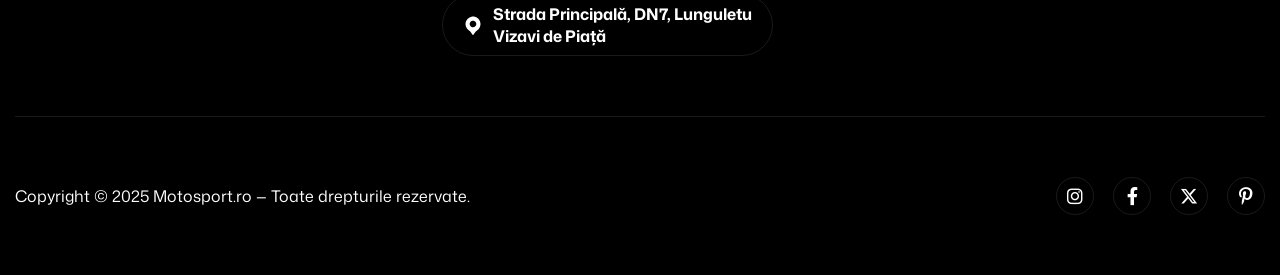
==== commit 3f86d717: "Replace all Motoped/Motostart references with Motosport" ====
--- a/index.html
+++ b/index.html
@@ -5,11 +5,11 @@
 	<meta charset="utf-8">
 	<meta http-equiv="X-UA-Compatible" content="IE=edge">
 	<meta name="viewport" content="width=device-width, initial-scale=1.0, maximum-scale=1">
-	<meta name="description" content="NIEVE Q-EN – microvehicul electric urban cu 90-120 km autonomie, incarcare la priza de 220V, zero emisii. Disponibil la Motoped.ro, Sibiu.">
-	<meta name="keywords" content="NIEVE Q-EN, microvehicul electric, masina electrica oras, motoped, Sibiu, zero emisii, LiFePO4">
-	<meta name="author" content="Motoped.ro">
+	<meta name="description" content="NIEVE Q-EN – microvehicul electric urban cu 90-120 km autonomie, incarcare la priza de 220V, zero emisii. Disponibil la Motosport.ro, Sibiu.">
+	<meta name="keywords" content="NIEVE Q-EN, microvehicul electric, masina electrica oras, motosport, Sibiu, zero emisii, LiFePO4">
+	<meta name="author" content="Motosport.ro">
 	<!-- Page Title -->
-    <title>NIEVE Q-EN – Microvehicul Electric Urban | Motoped.ro</title>
+    <title>NIEVE Q-EN – Microvehicul Electric Urban | Motosport.ro</title>
 	<!-- Favicon Icon -->
 	<link rel="shortcut icon" type="image/x-icon" href="images/favicon.png">
 	<!-- Google Fonts Css-->
@@ -42,7 +42,7 @@
 				<div class="container">
 					<!-- Logo Start -->
 					<a class="navbar-brand" href="./">
-						<img src="images/logo.png" alt="Motoped Logo">
+						<img src="images/logo.png" alt="Motosport Logo">
 					</a>
 					<!-- Logo End -->
 
@@ -76,7 +76,7 @@
 	<!-- Banner + Hero Overlay Start -->
 	<div class="banner-hero-section">
 		<div class="home-banner">
-			<img src="images/home-banner.jpg" alt="NIEVE Q-EN Motoped">
+			<img src="images/home-banner.jpg" alt="NIEVE Q-EN Motosport">
 		</div>
 
     <!-- Hero Section Start -->
@@ -1182,7 +1182,7 @@
                     <div class="section-content-btn">
                         <!-- Section Title Content Start -->
                         <div class="section-title-content wow fadeInUp" data-wow-delay="0.2s">
-                            <p>Motoped.ro este dealer autorizat NIEVE în România. Misiunea noastră este să facem mobilitatea electrică modernă accesibilă pentru toți românii, cu vehicule 100% electrice, ecologice și la prețuri accesibile.</p>
+                            <p>Motosport.ro este dealer autorizat NIEVE în România. Misiunea noastră este să facem mobilitatea electrică modernă accesibilă pentru toți românii, cu vehicule 100% electrice, ecologice și la prețuri accesibile.</p>
                         </div>
                         <!-- Section Title Content End -->
 
@@ -1293,7 +1293,7 @@
                                         </div>
                                     </div>
                                     <div class="contact-info-item-content">
-                                        <p><a href="mailto:contact@motoped.ro">contact@motoped.ro</a></p>
+                                        <p><a href="mailto:contact@motosport.ro">contact@motosport.ro</a></p>
                                     </div>
                                 </div>
                                 <!-- Contact Info Item End -->
@@ -1308,7 +1308,7 @@
                 <div class="col-lg-6">
                     <div class="contact-us-image">
                         <figure class="image-anime reveal">
-                            <img src="images/contact-us-image.jpg" alt="Contact Motoped">
+                            <img src="images/contact-us-image.jpg" alt="Contact Motosport">
                         </figure>
                     </div>
                 </div>
@@ -1411,12 +1411,12 @@
                             <div class="accordion-item wow fadeInUp" data-wow-delay="0.2s">
                                 <h2 class="accordion-header" id="heading5">
                                     <button class="accordion-button collapsed" type="button" data-bs-toggle="collapse" data-bs-target="#collapse5" aria-expanded="false" aria-controls="collapse5">
-                                        5. Ce garanție oferă Motoped?
+                                        5. Ce garanție oferă Motosport?
                                     </button>
                                 </h2>
                                 <div id="collapse5" class="accordion-collapse collapse" aria-labelledby="heading5" data-bs-parent="#accordion1">
                                     <div class="accordion-body">
-                                        <p>Toate vehiculele NIEVE beneficiază de garanție și service asigurat prin rețeaua Motoped. Contactați-ne pentru detalii complete despre condițiile de garanție și pachetele de service disponibile.</p>
+                                        <p>Toate vehiculele NIEVE beneficiază de garanție și service asigurat prin rețeaua Motosport. Contactați-ne pentru detalii complete despre condițiile de garanție și pachetele de service disponibile.</p>
                                     </div>
                                 </div>
                             </div>
@@ -1611,7 +1611,7 @@
                     <div class="about-footer">
                         <!-- Footer Logo Start -->
                         <div class="footer-logo">
-                            <img src="images/footer-logo.png" alt="Motoped Logo">
+                            <img src="images/footer-logo.png" alt="Motosport Logo">
                         </div>
                         <!-- Footer Logo End -->
 
@@ -1671,7 +1671,7 @@
                                         <img src="images/icon-mail.svg" alt="">
                                     </div>
                                     <div class="footer-contact-content">
-                                        <p><a href="mailto:contact@motoped.ro">contact@motoped.ro</a></p>
+                                        <p><a href="mailto:contact@motosport.ro">contact@motosport.ro</a></p>
                                     </div>
                                 </div>
                                 <!-- Footer Contact Item End -->
@@ -1710,7 +1710,7 @@
                     <div class="footer-copyright">
                         <!-- Footer Copyright Text Start -->
                         <div class="footer-copyright-text">
-                            <p>Copyright © 2025 Motoped.ro — Toate drepturile rezervate.</p>
+                            <p>Copyright © 2025 Motosport.ro — Toate drepturile rezervate.</p>
                         </div>
                         <!-- Footer Copyright Text End -->
 
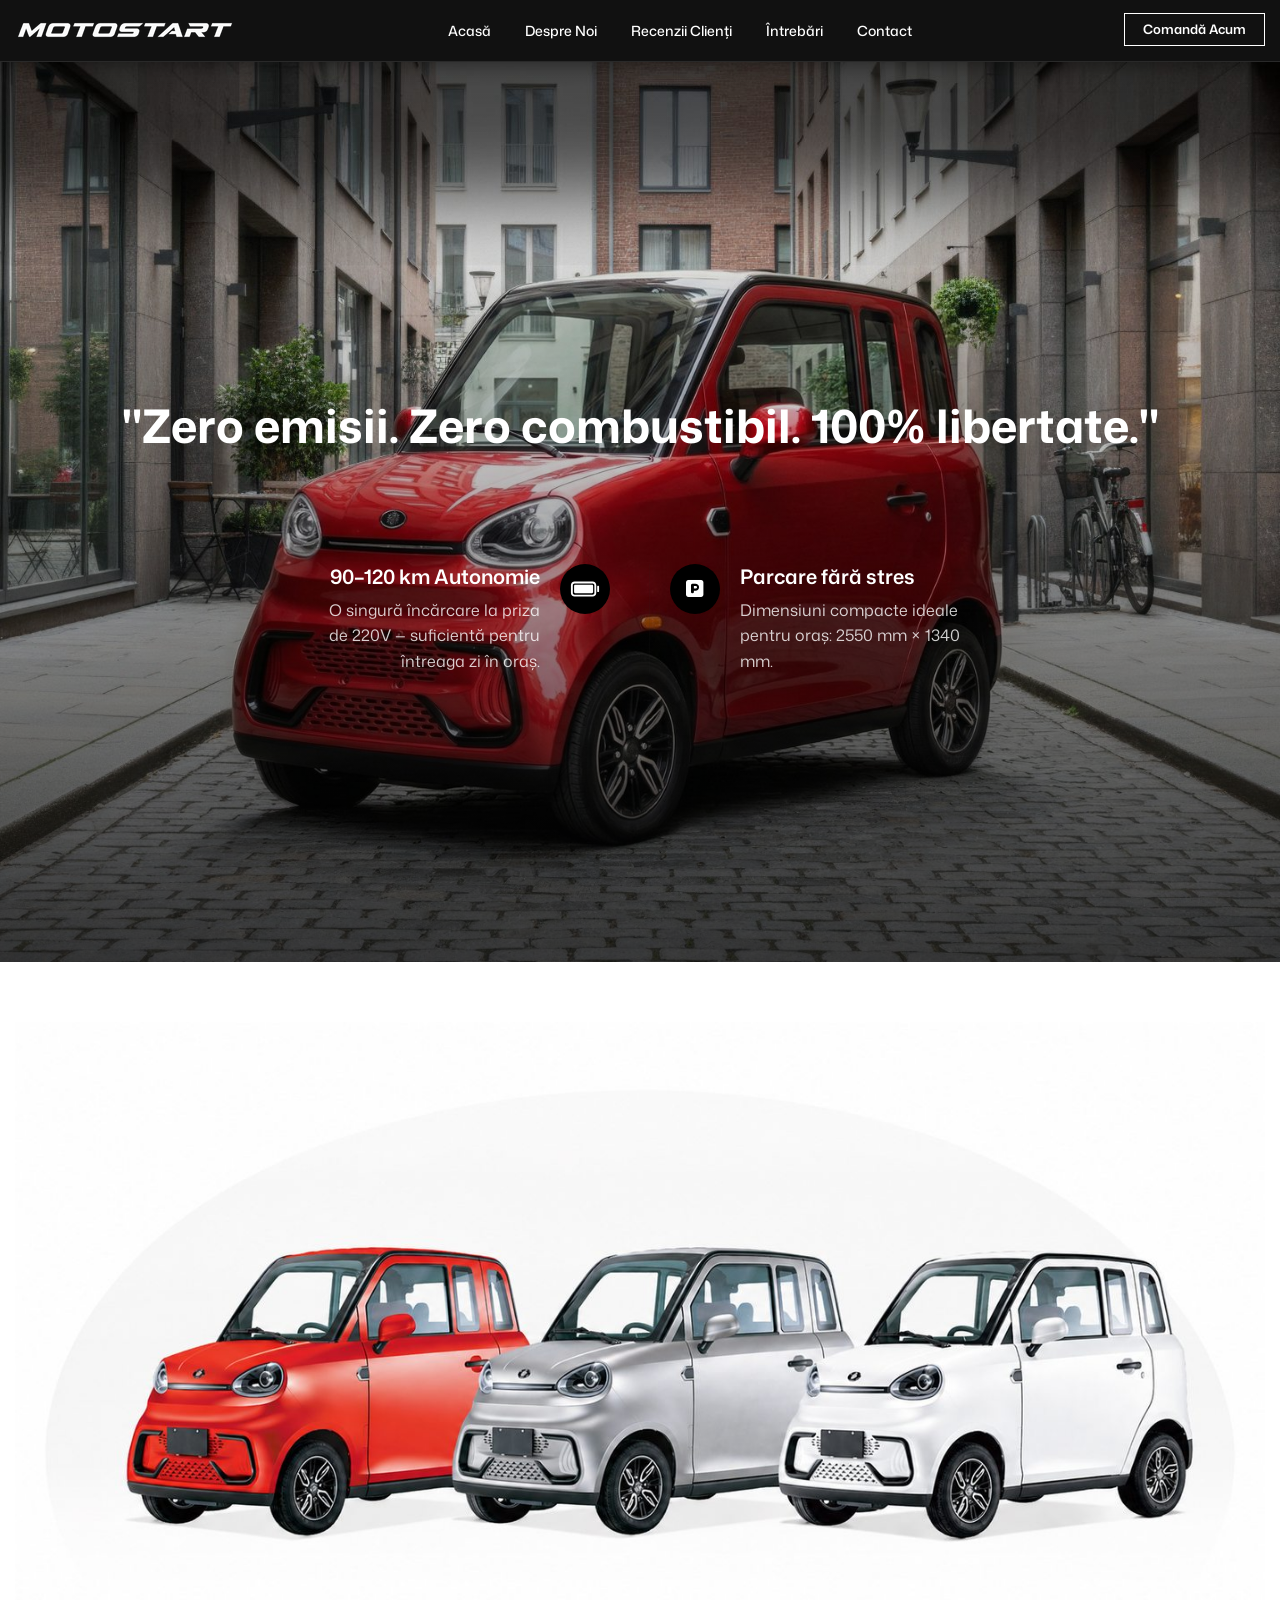
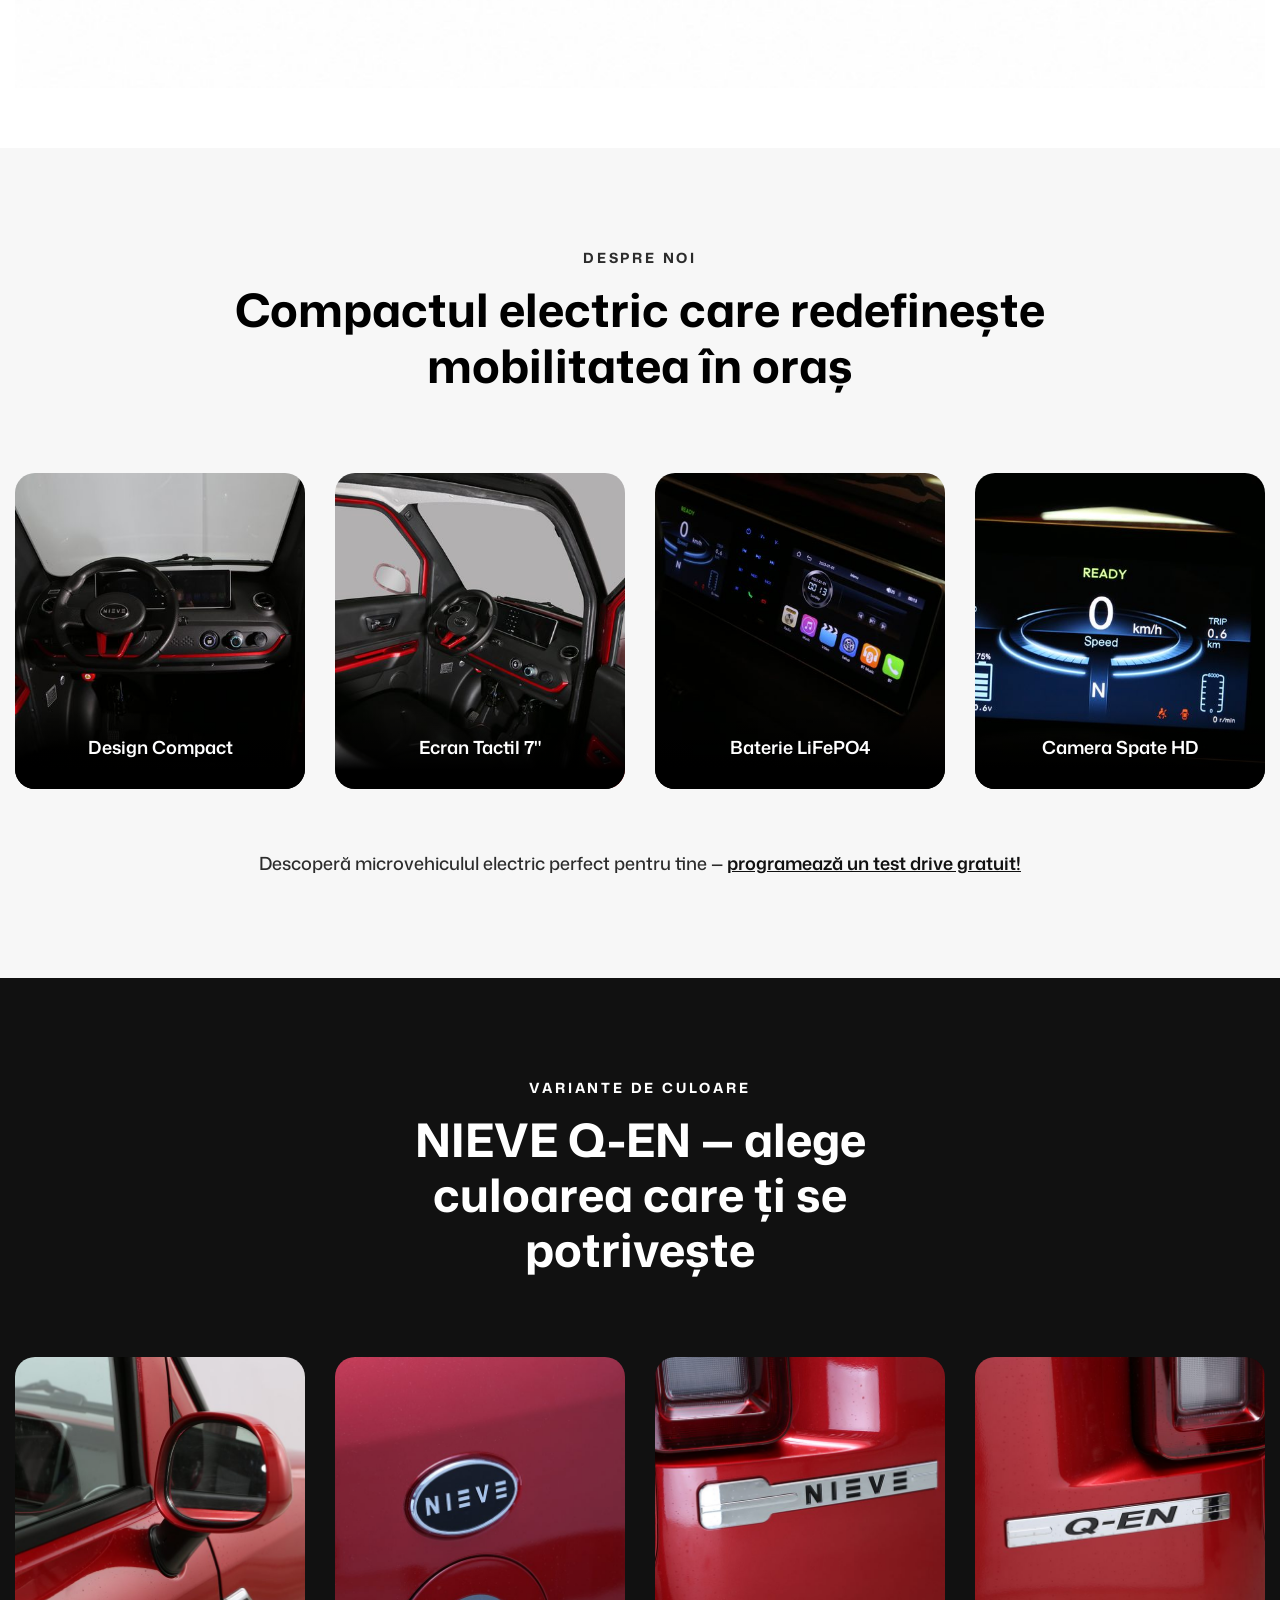
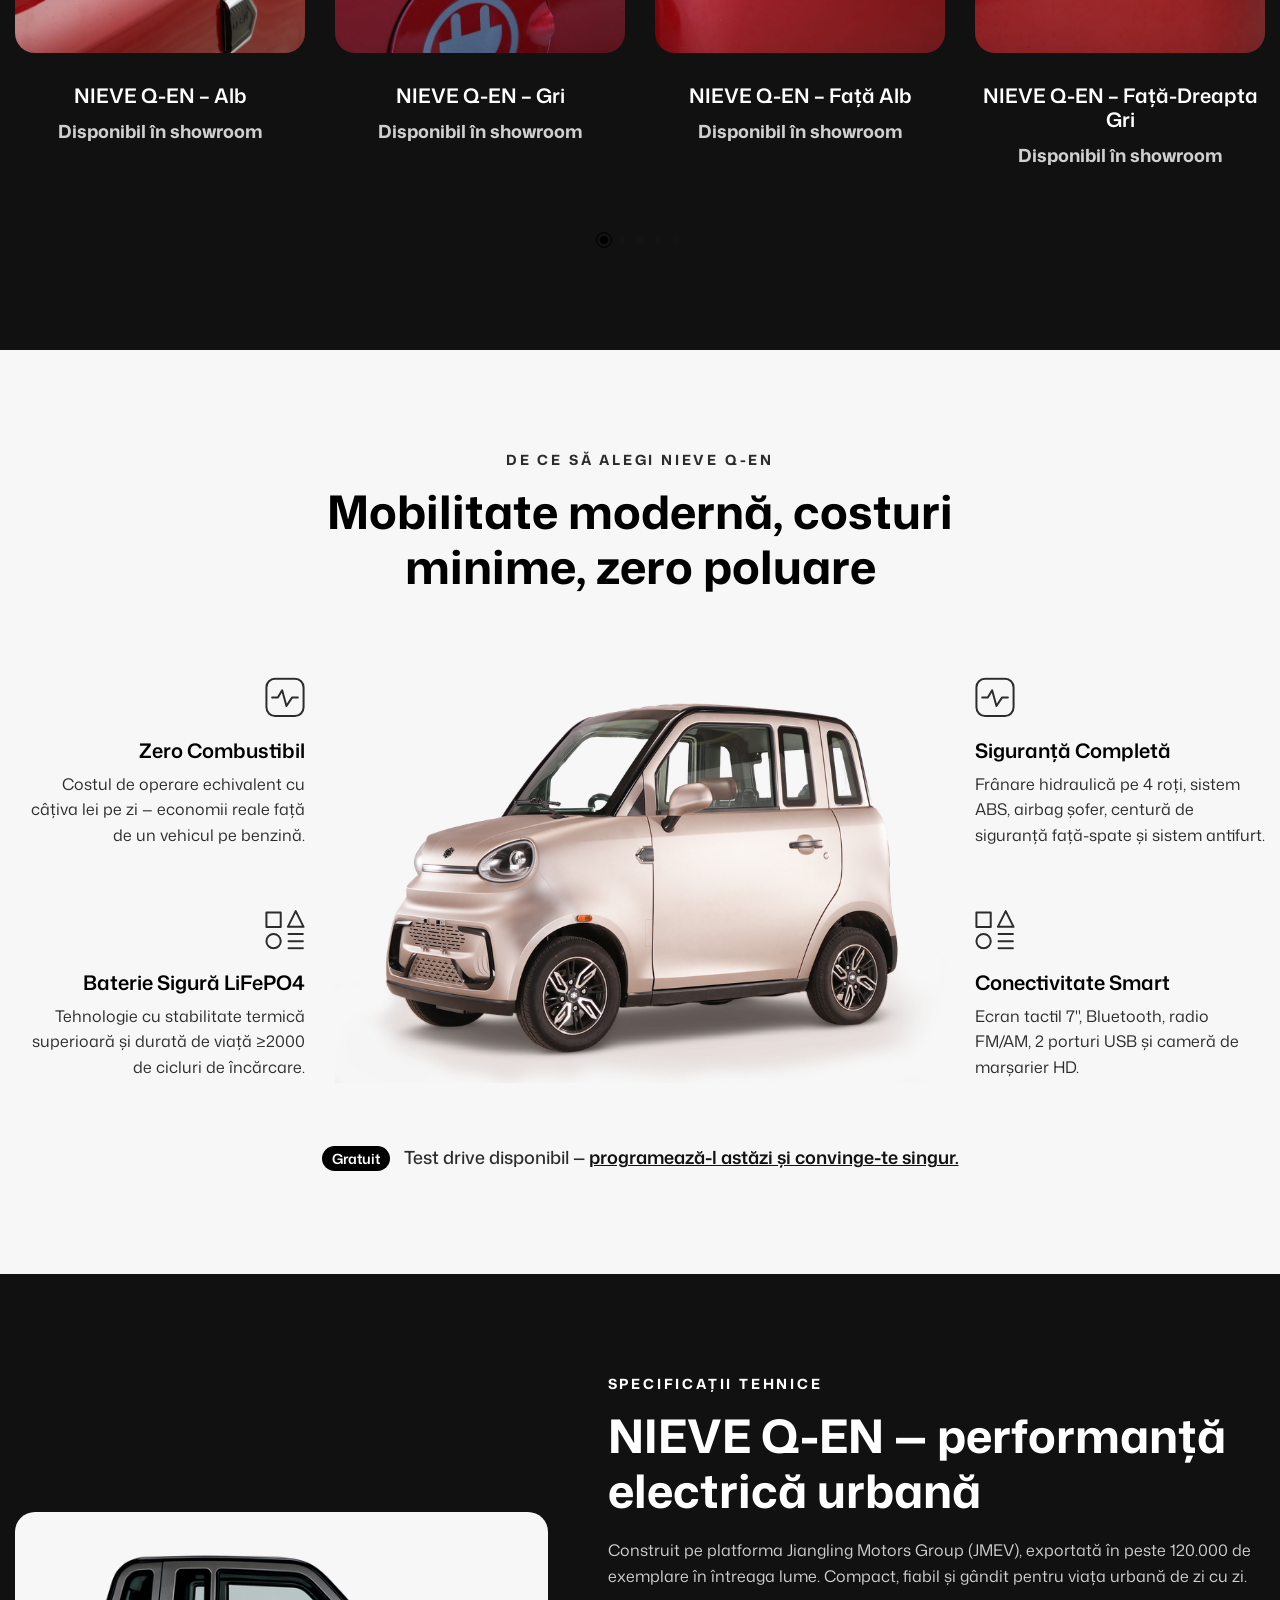
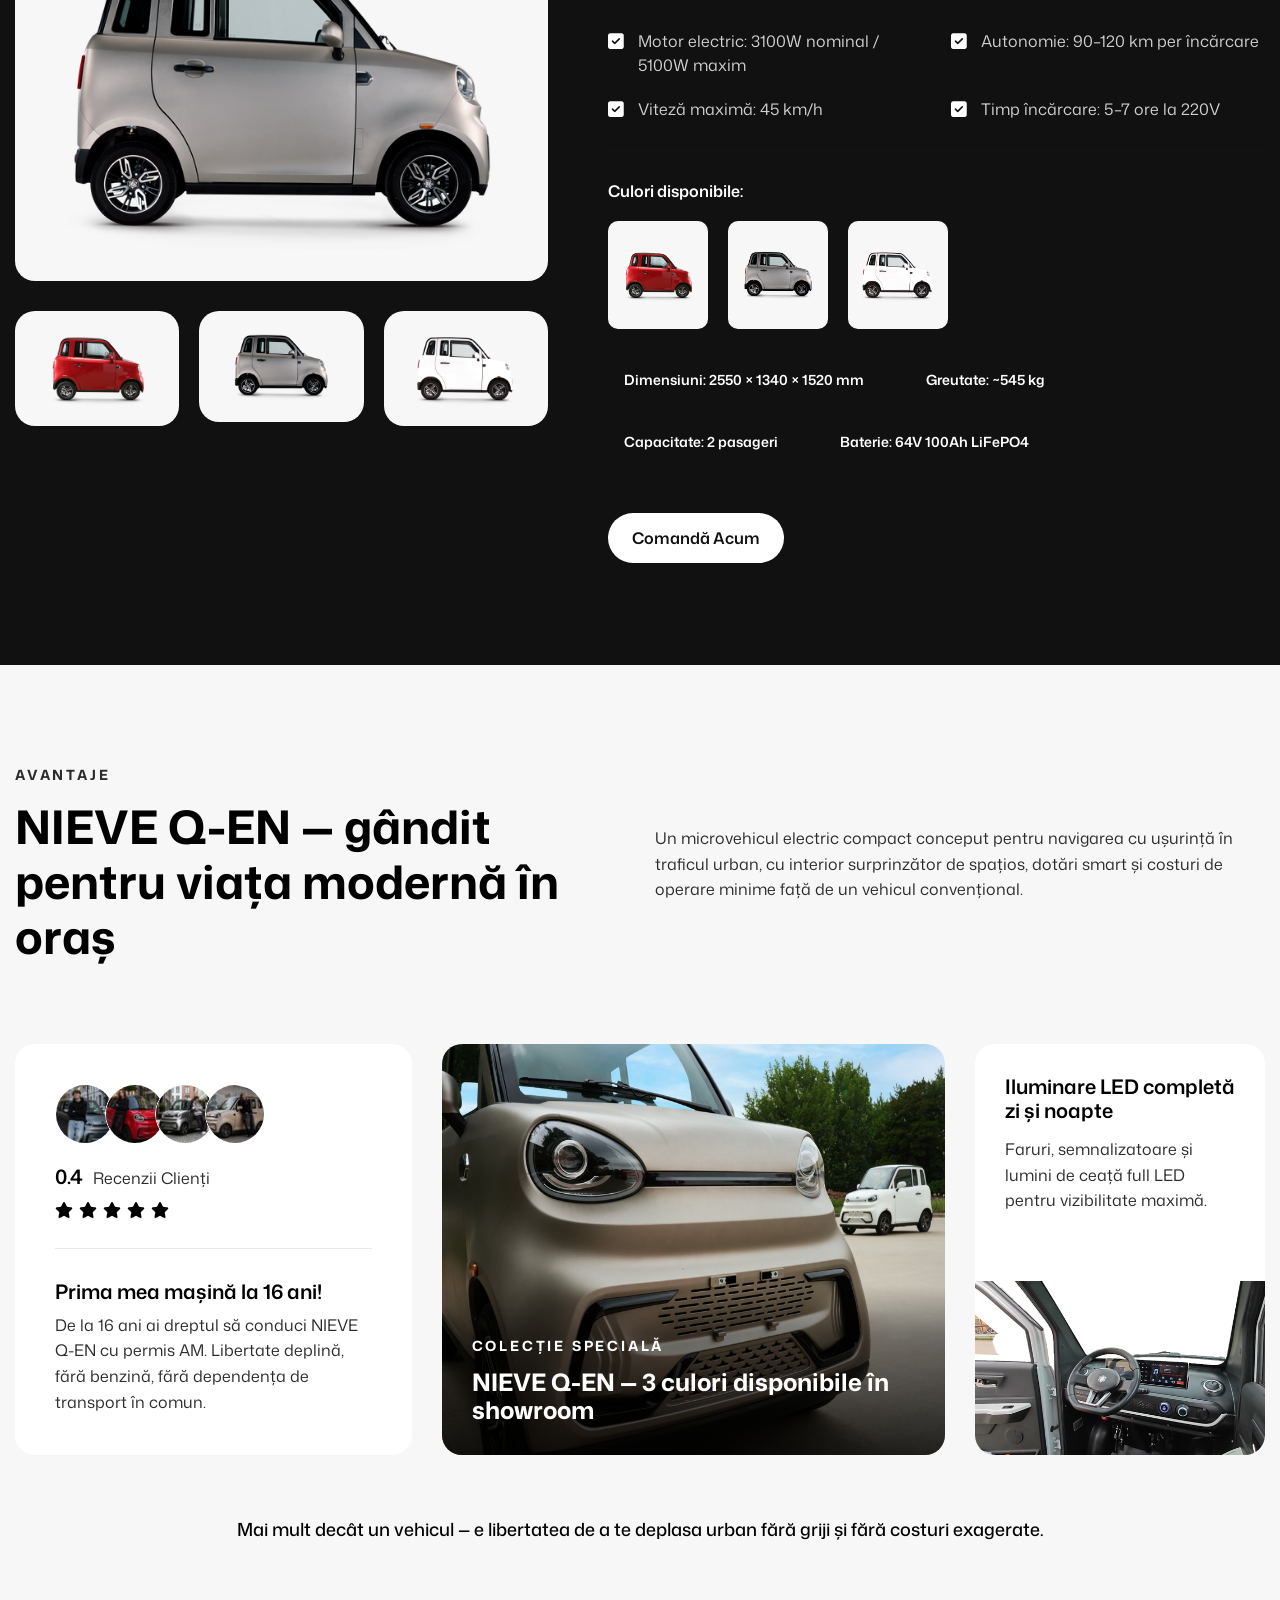
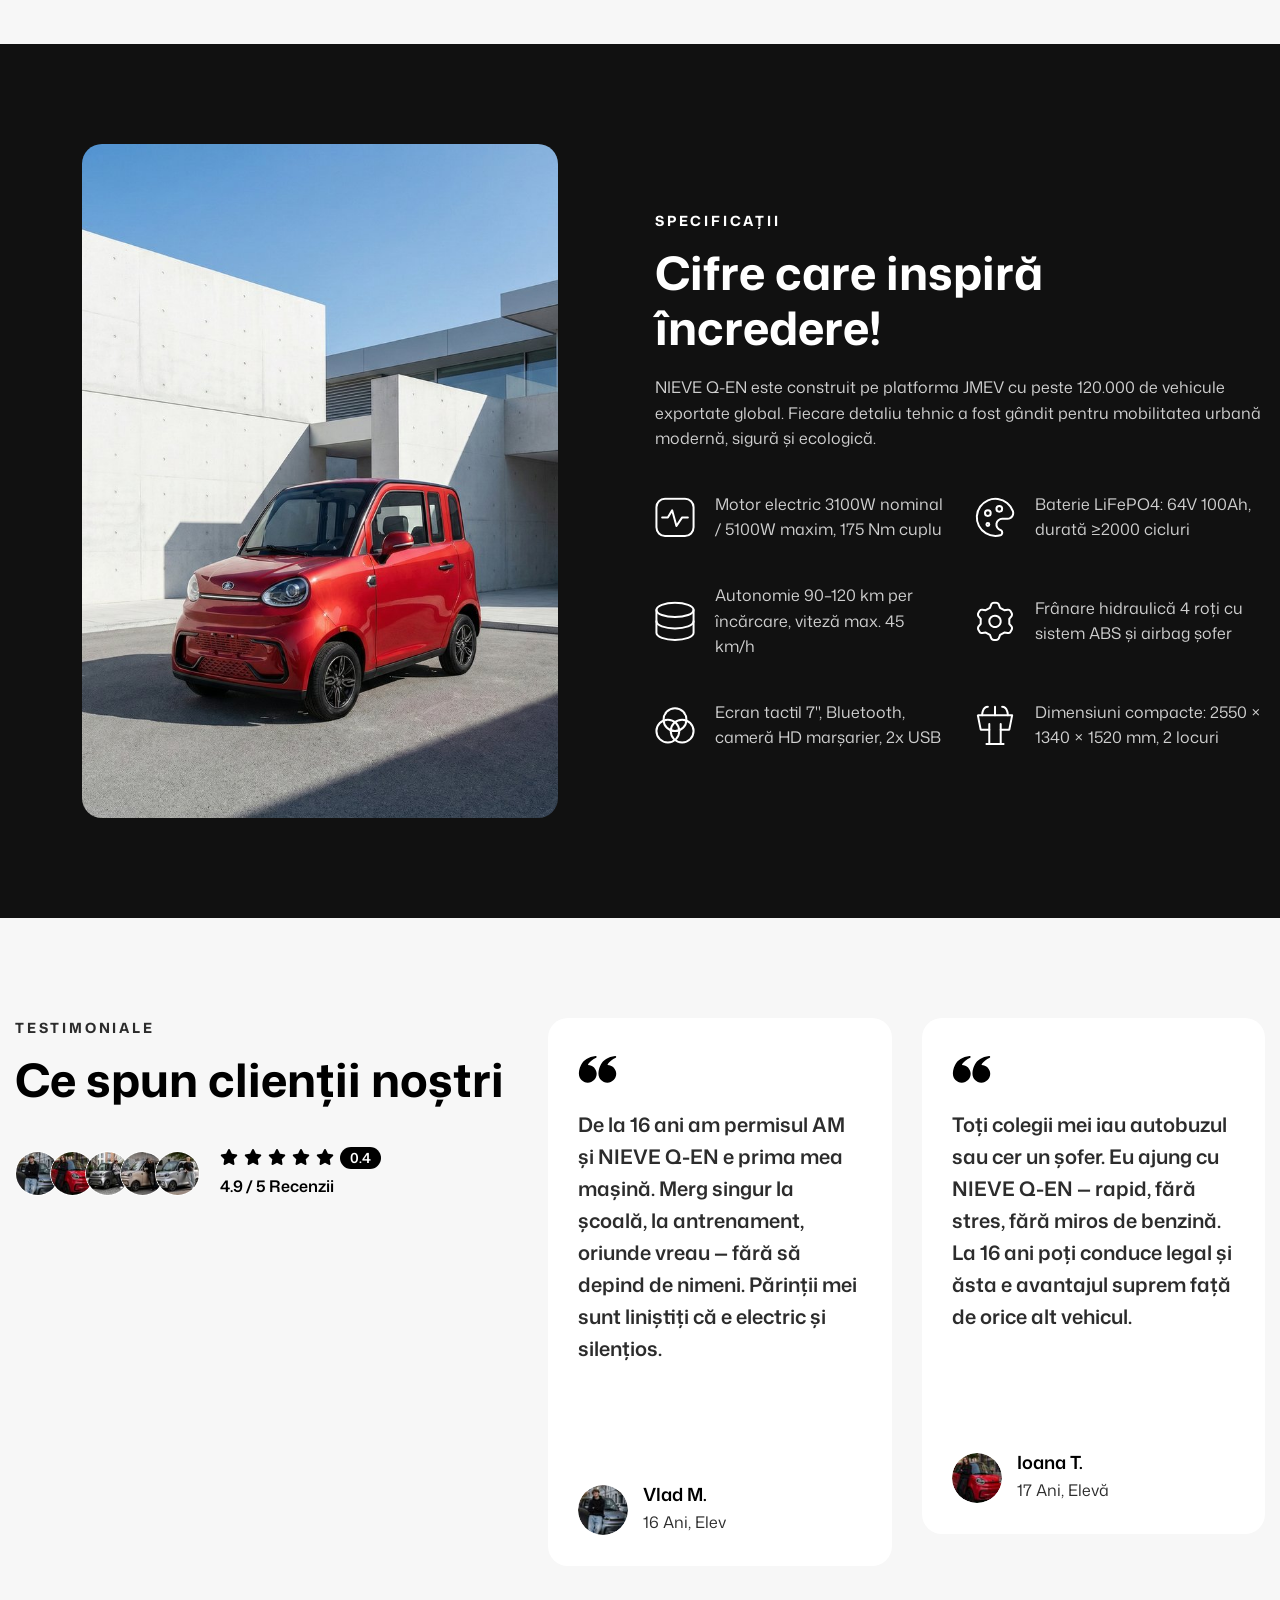
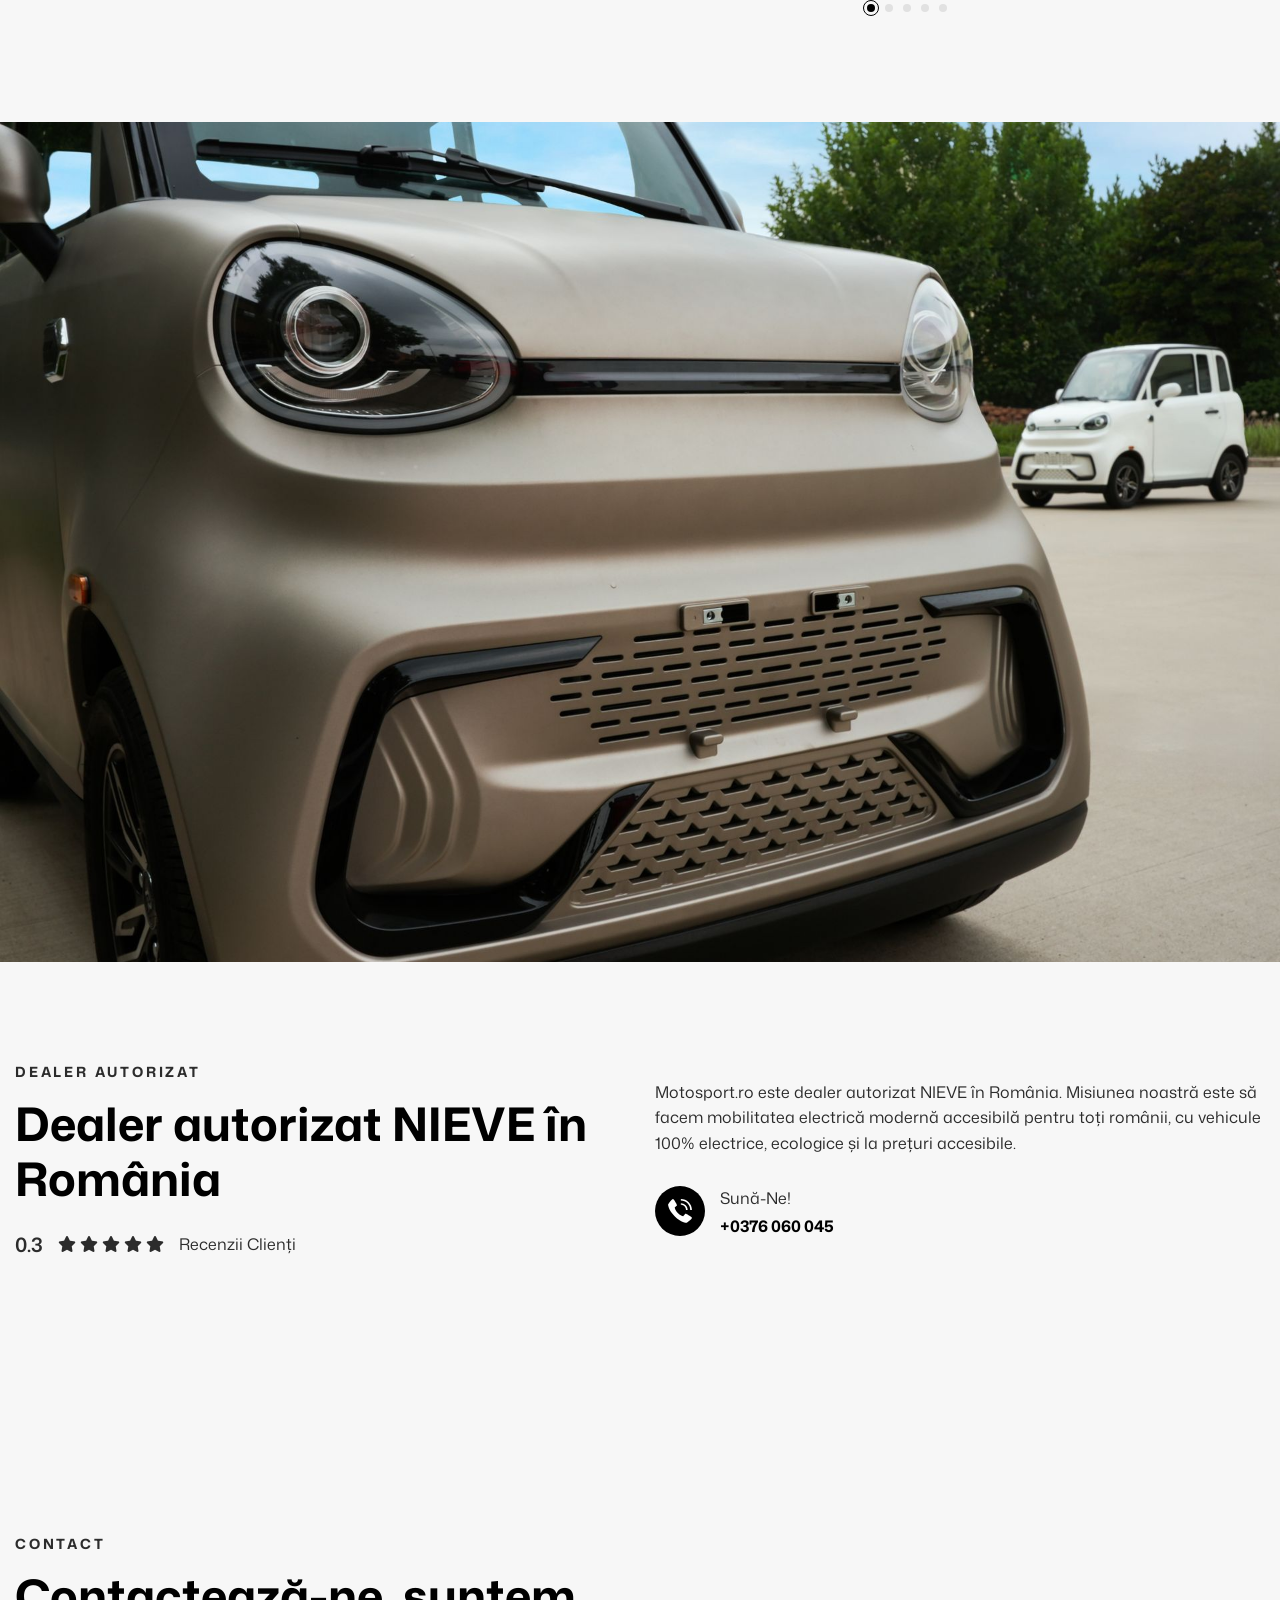
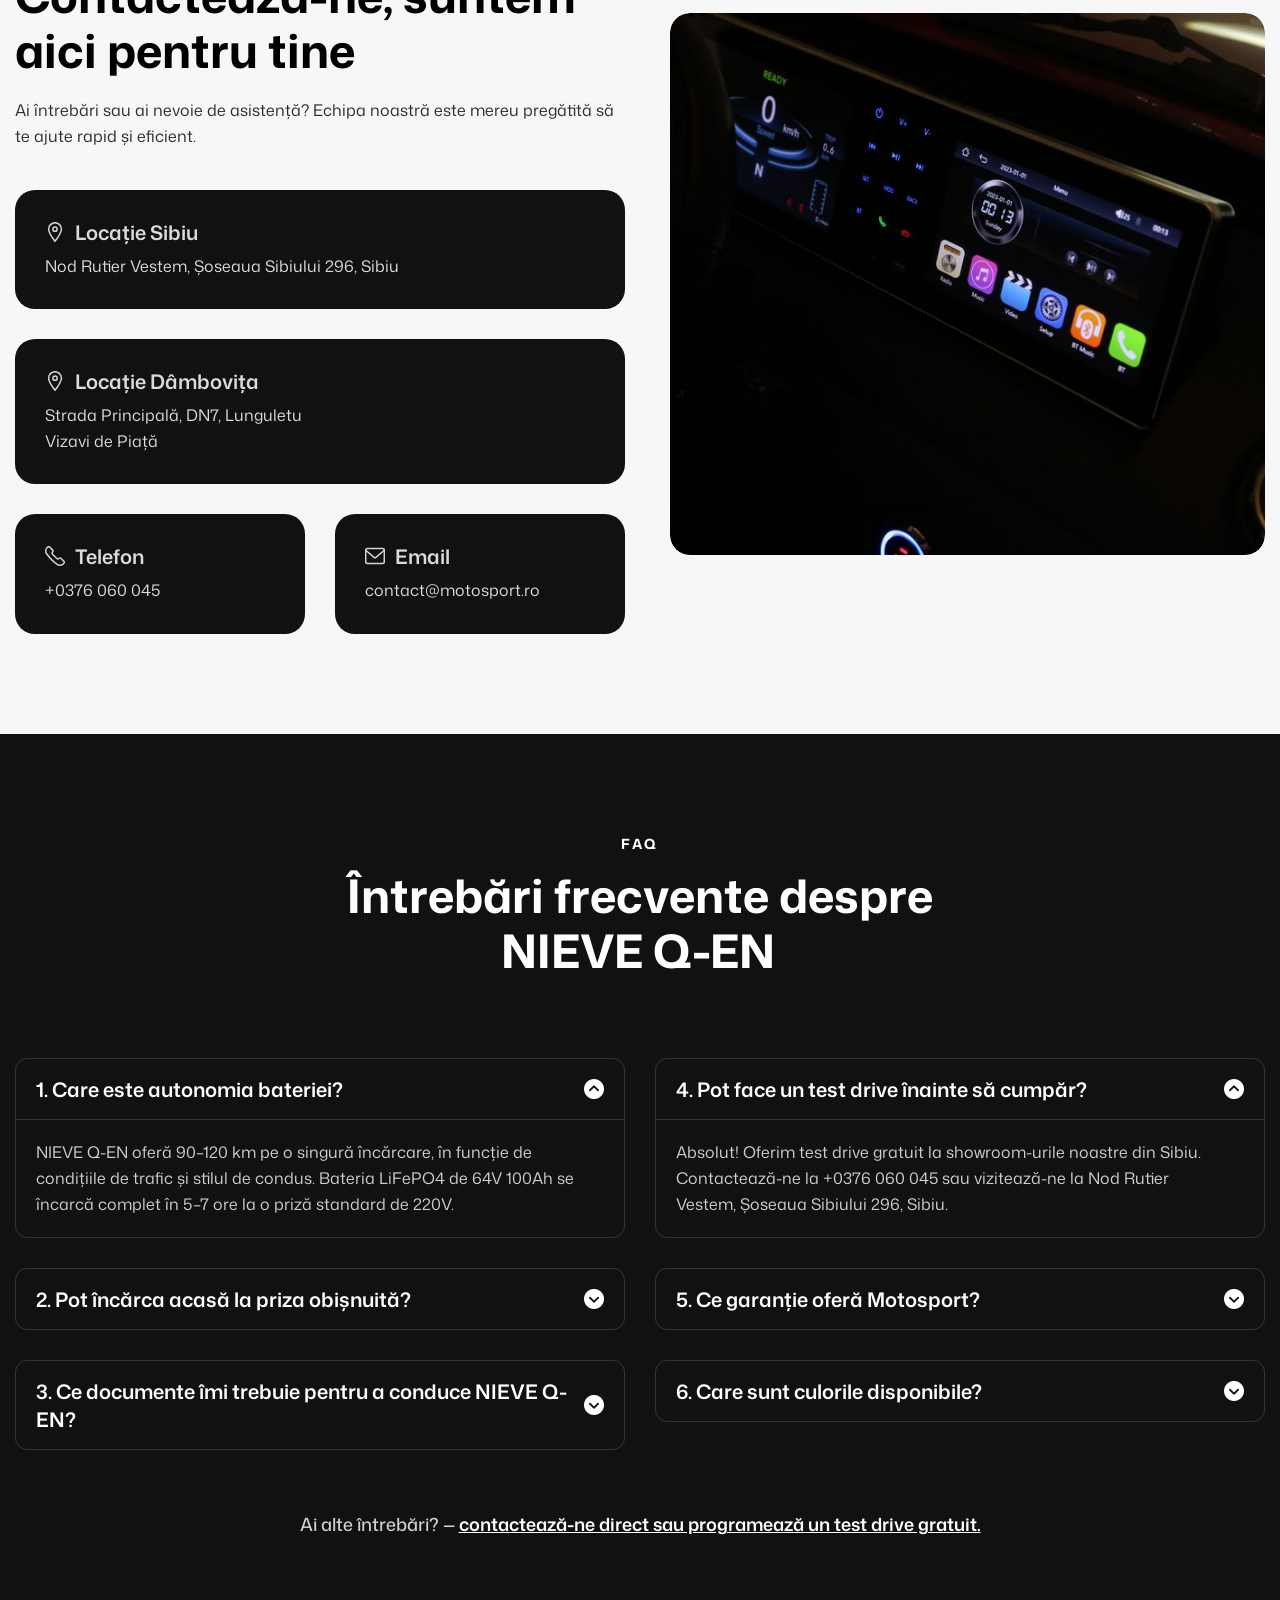
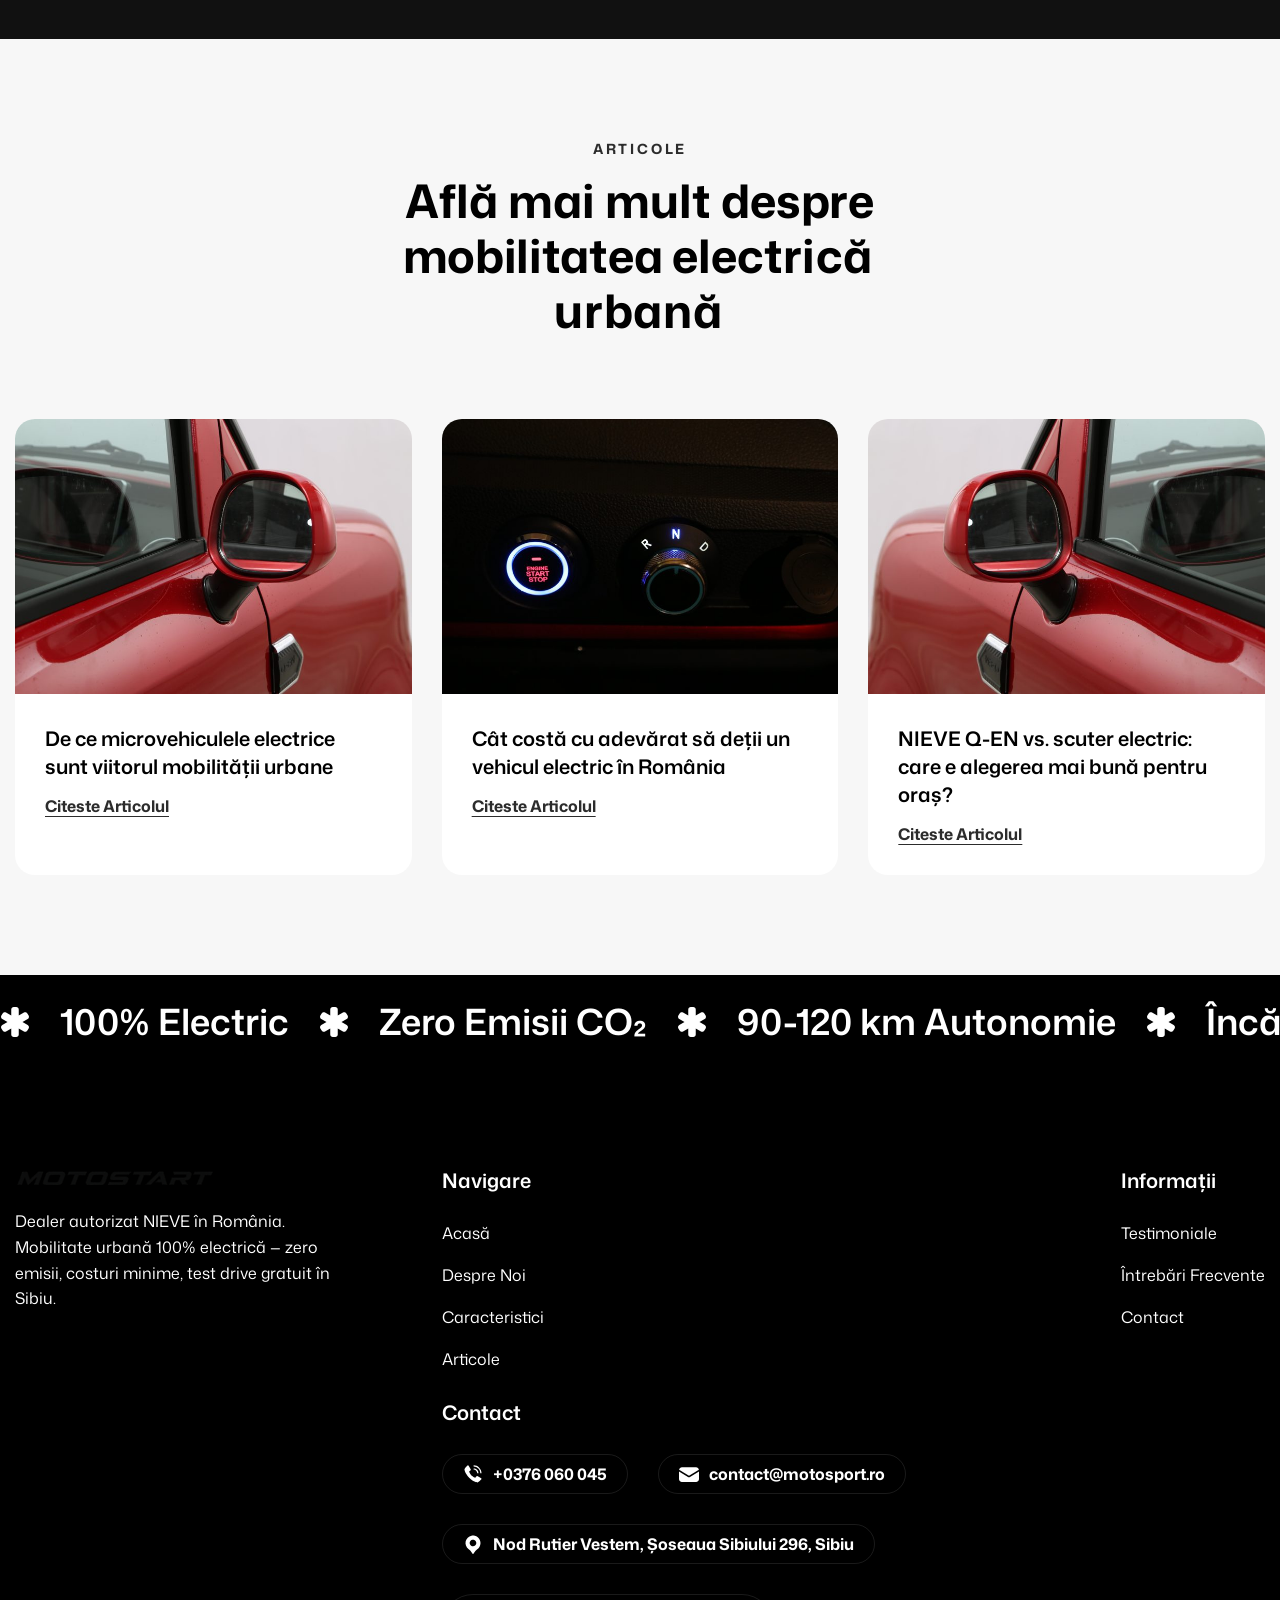
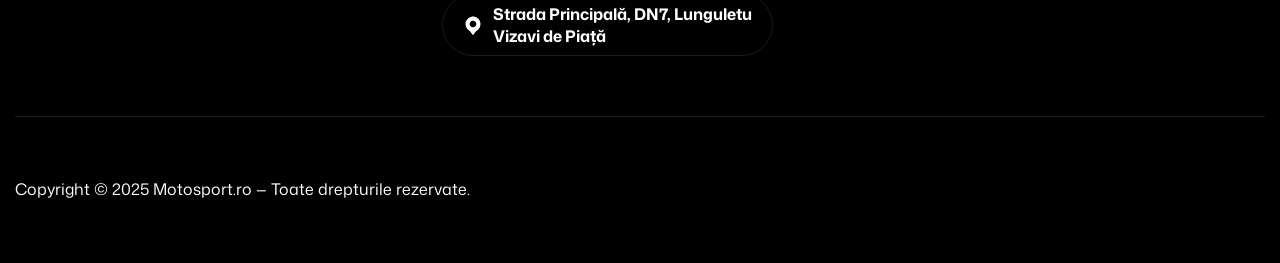
==== commit f0d11d84: "Remove footer social links from all pages" ====
--- a/index.html
+++ b/index.html
@@ -1714,16 +1714,6 @@
                         </div>
                         <!-- Footer Copyright Text End -->
 
-                        <!-- Footer Social Links Start -->
-                        <div class="footer-social-links">
-                            <ul>
-                                <li><a href="#"><i class="fa-brands fa-instagram"></i></a></li>
-                                <li><a href="#"><i class="fa-brands fa-facebook-f"></i></a></li>
-                                <li><a href="#"><i class="fa-brands fa-x-twitter"></i></a></li>
-                                <li><a href="#"><i class="fa-brands fa-pinterest-p"></i></a></li>
-                            </ul>
-                        </div>
-                        <!-- Footer Social Links End -->
                     </div>
                     <!-- Footer Copyright End -->
                 </div>
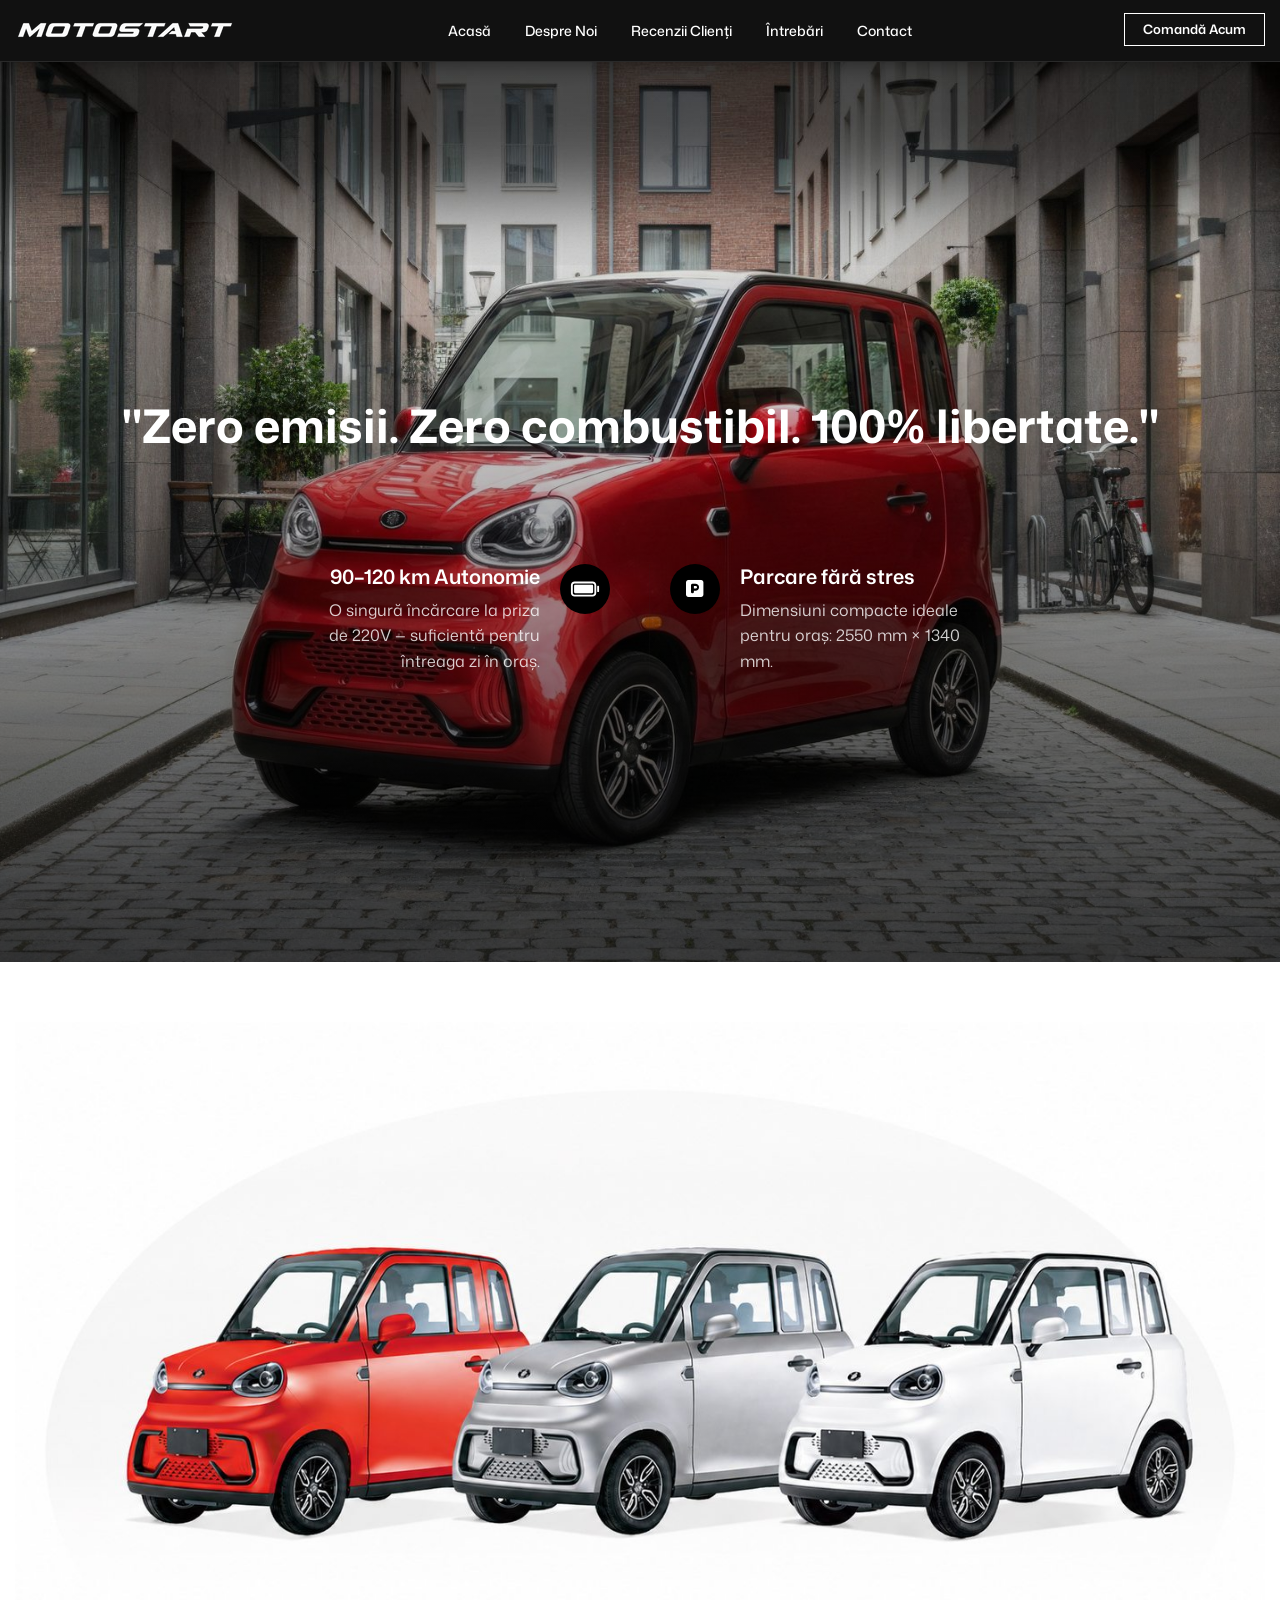
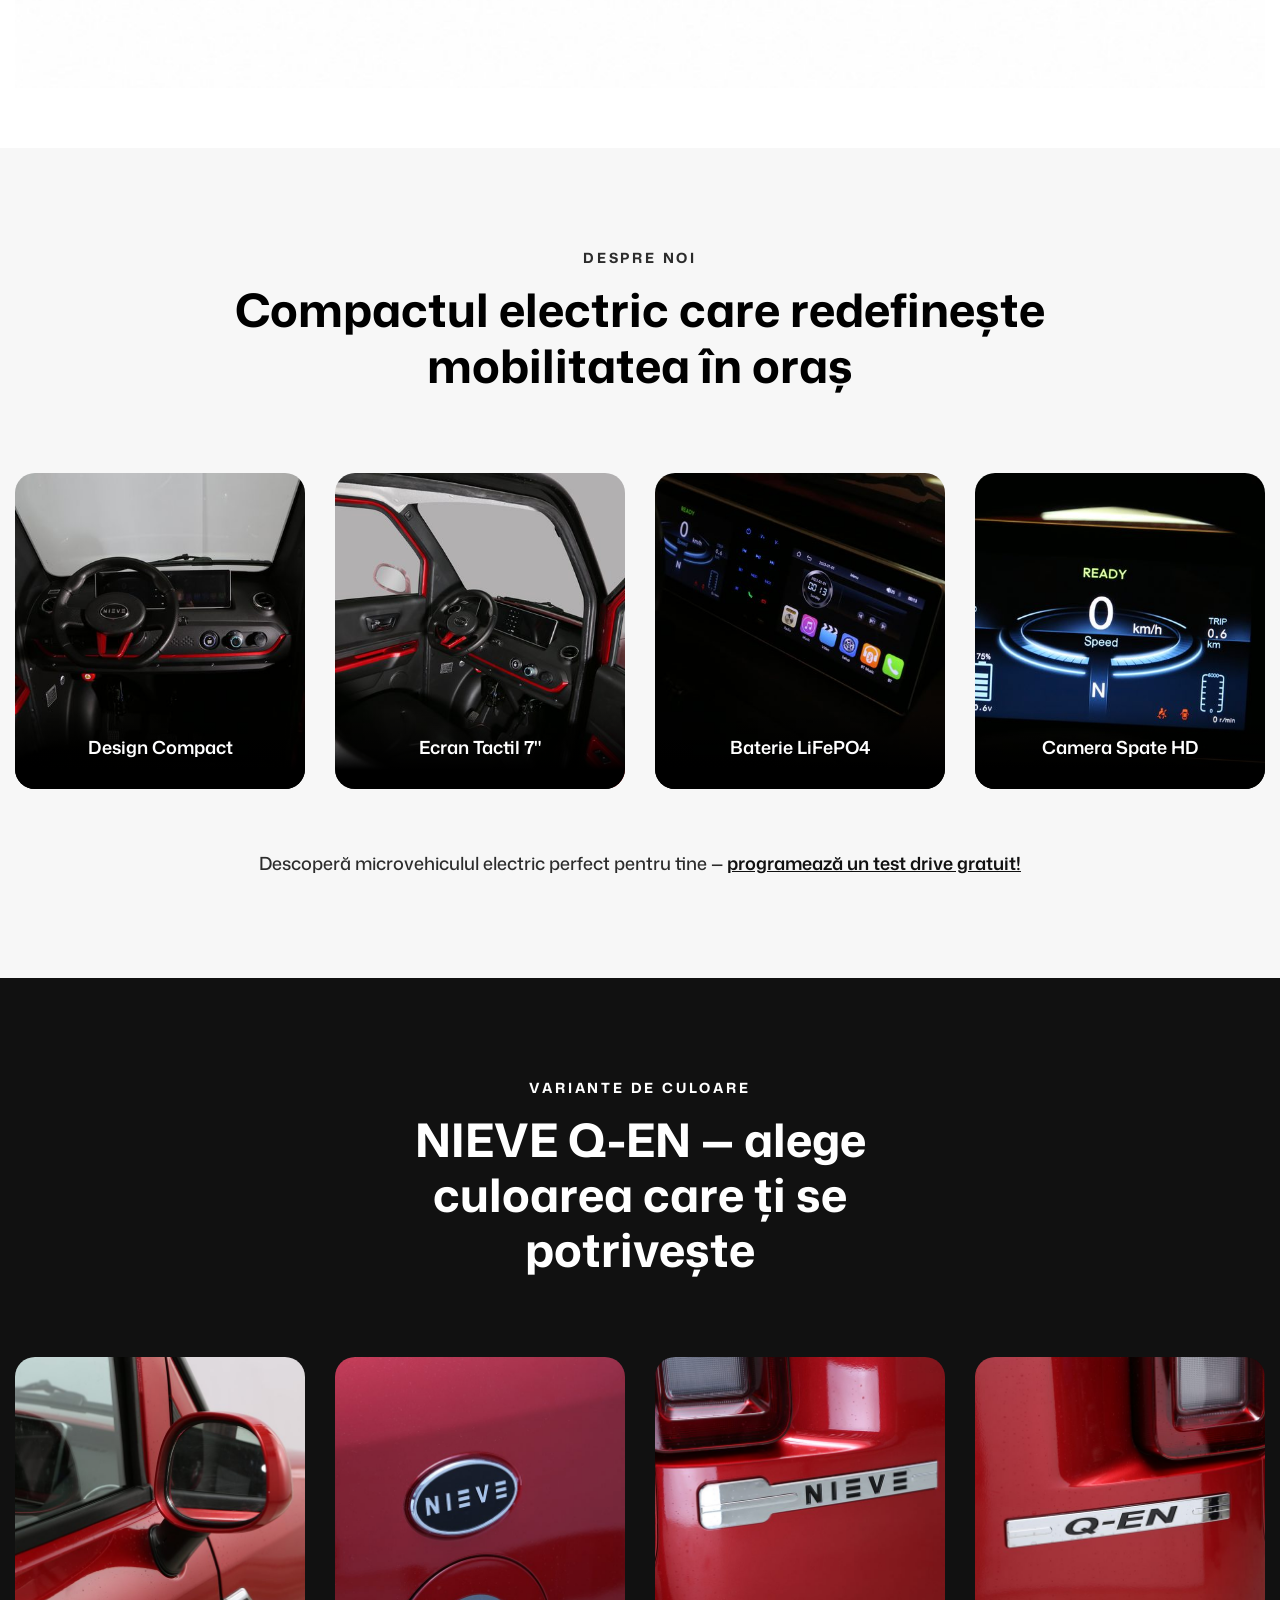
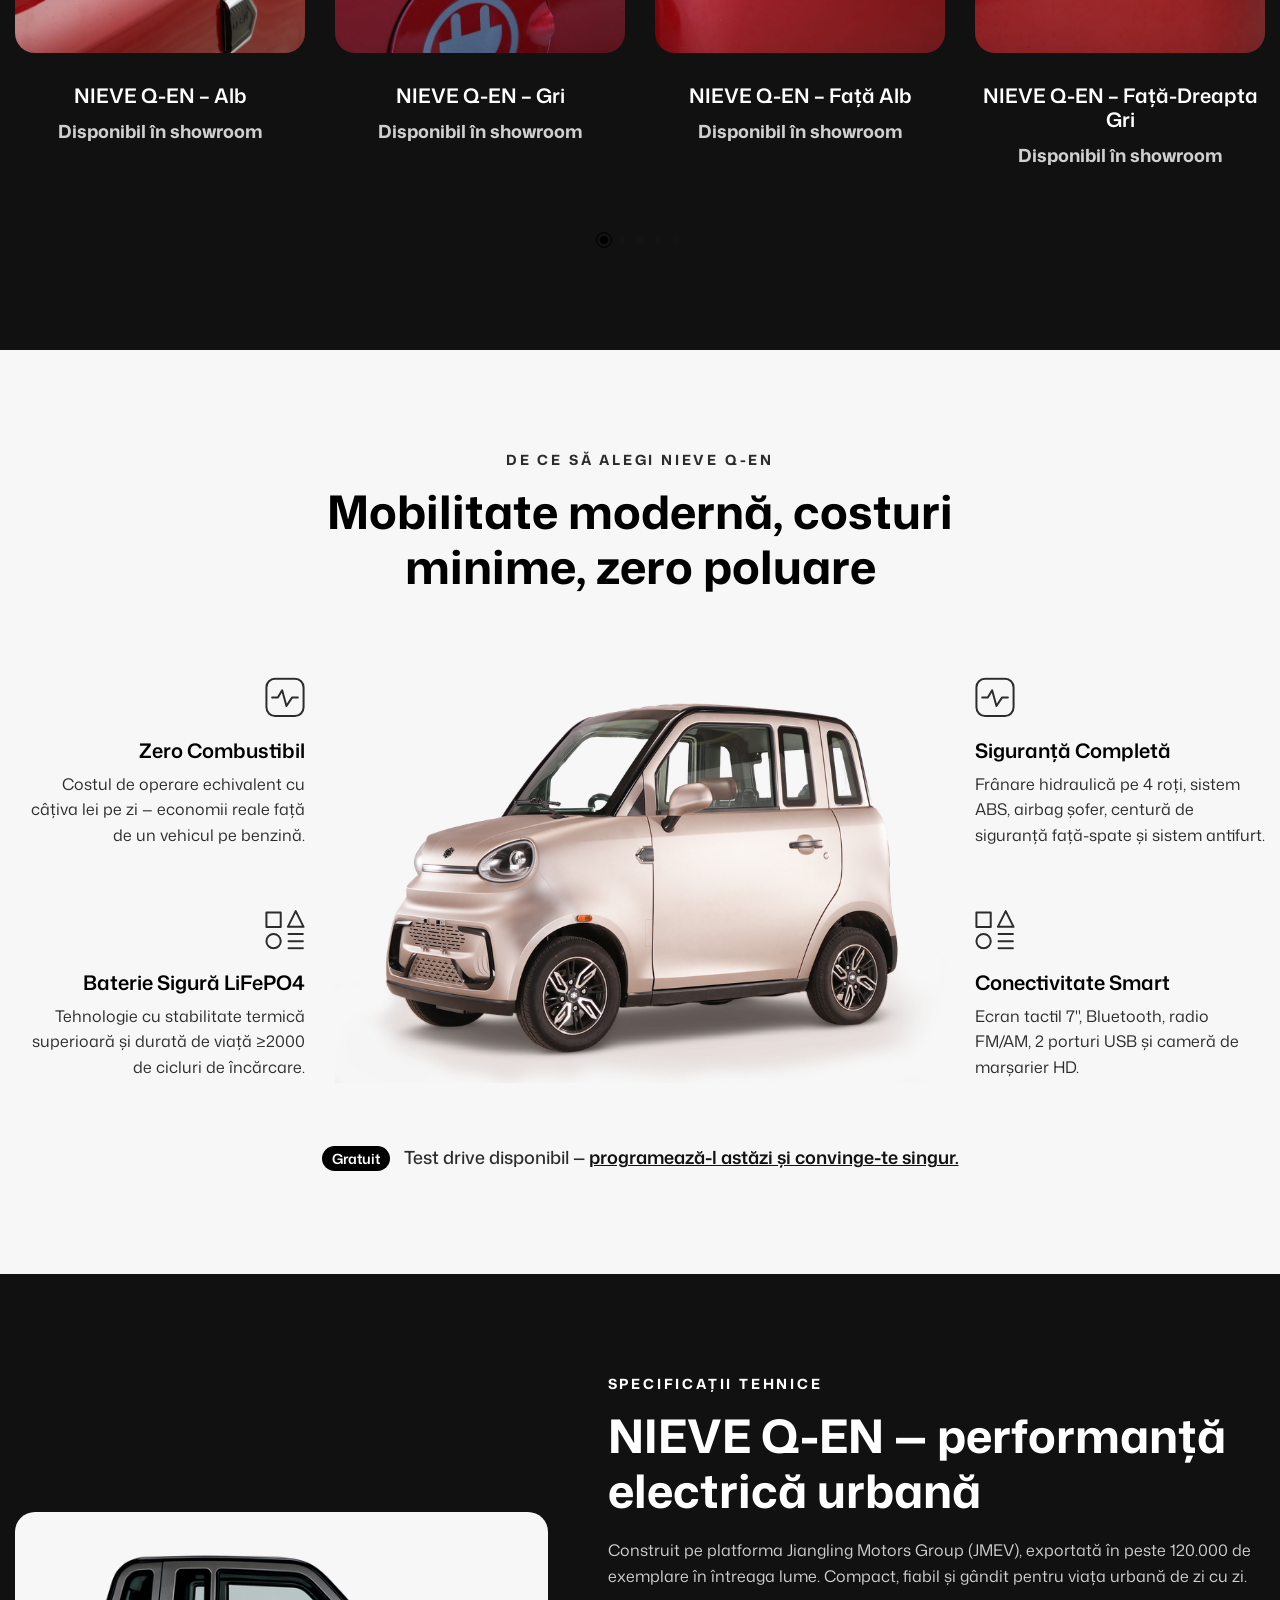
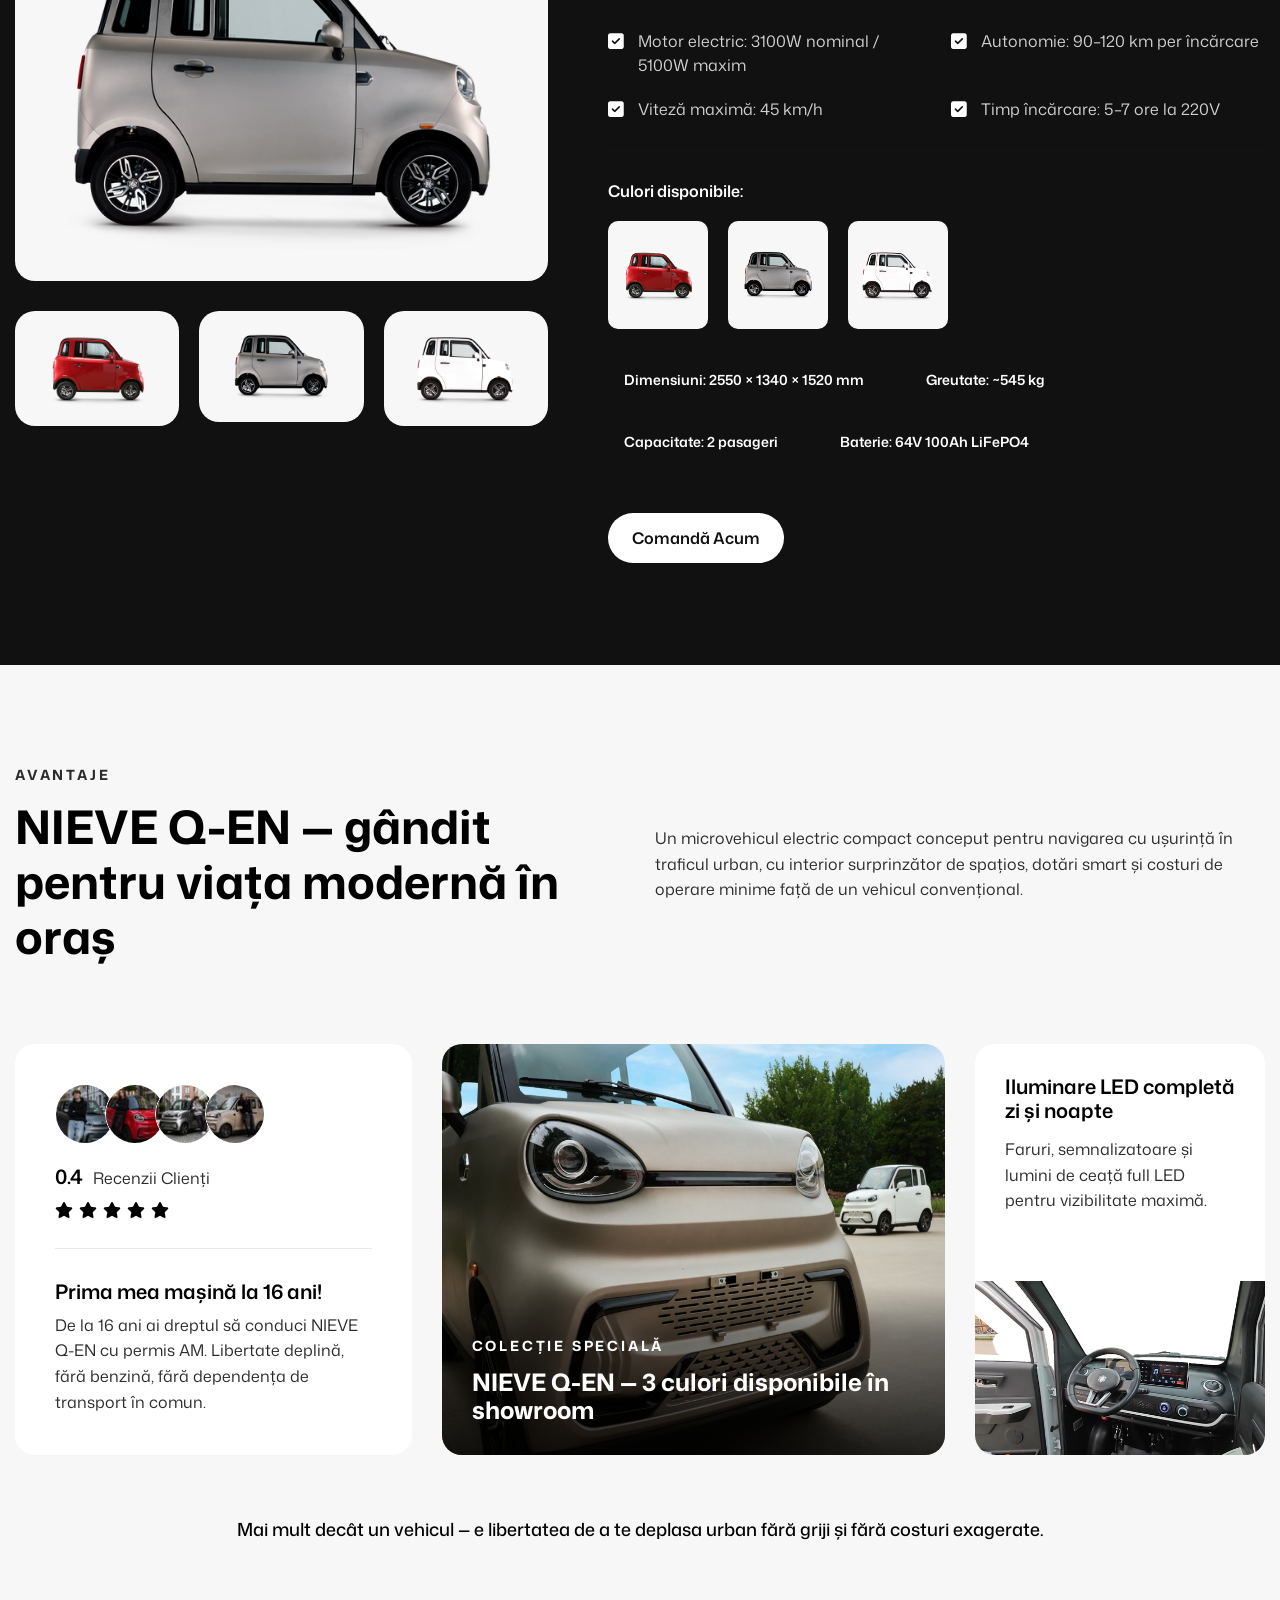
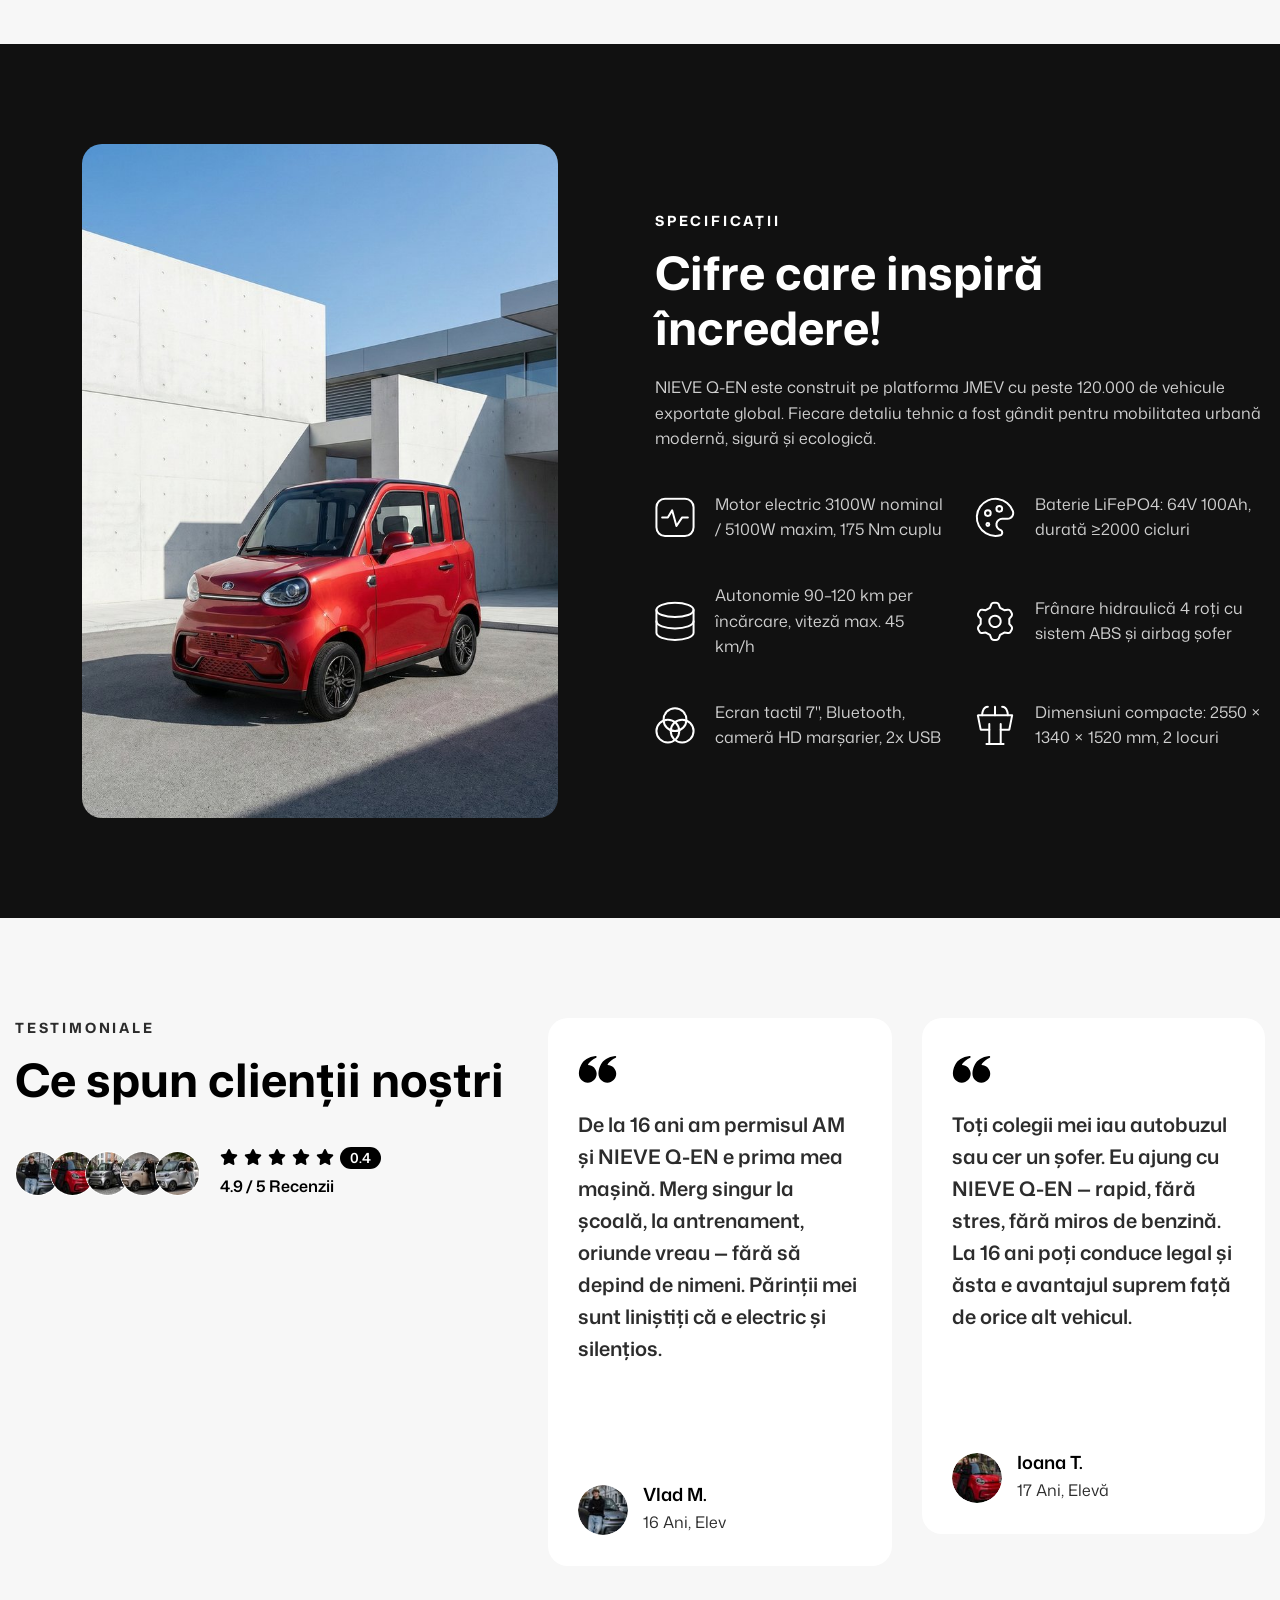
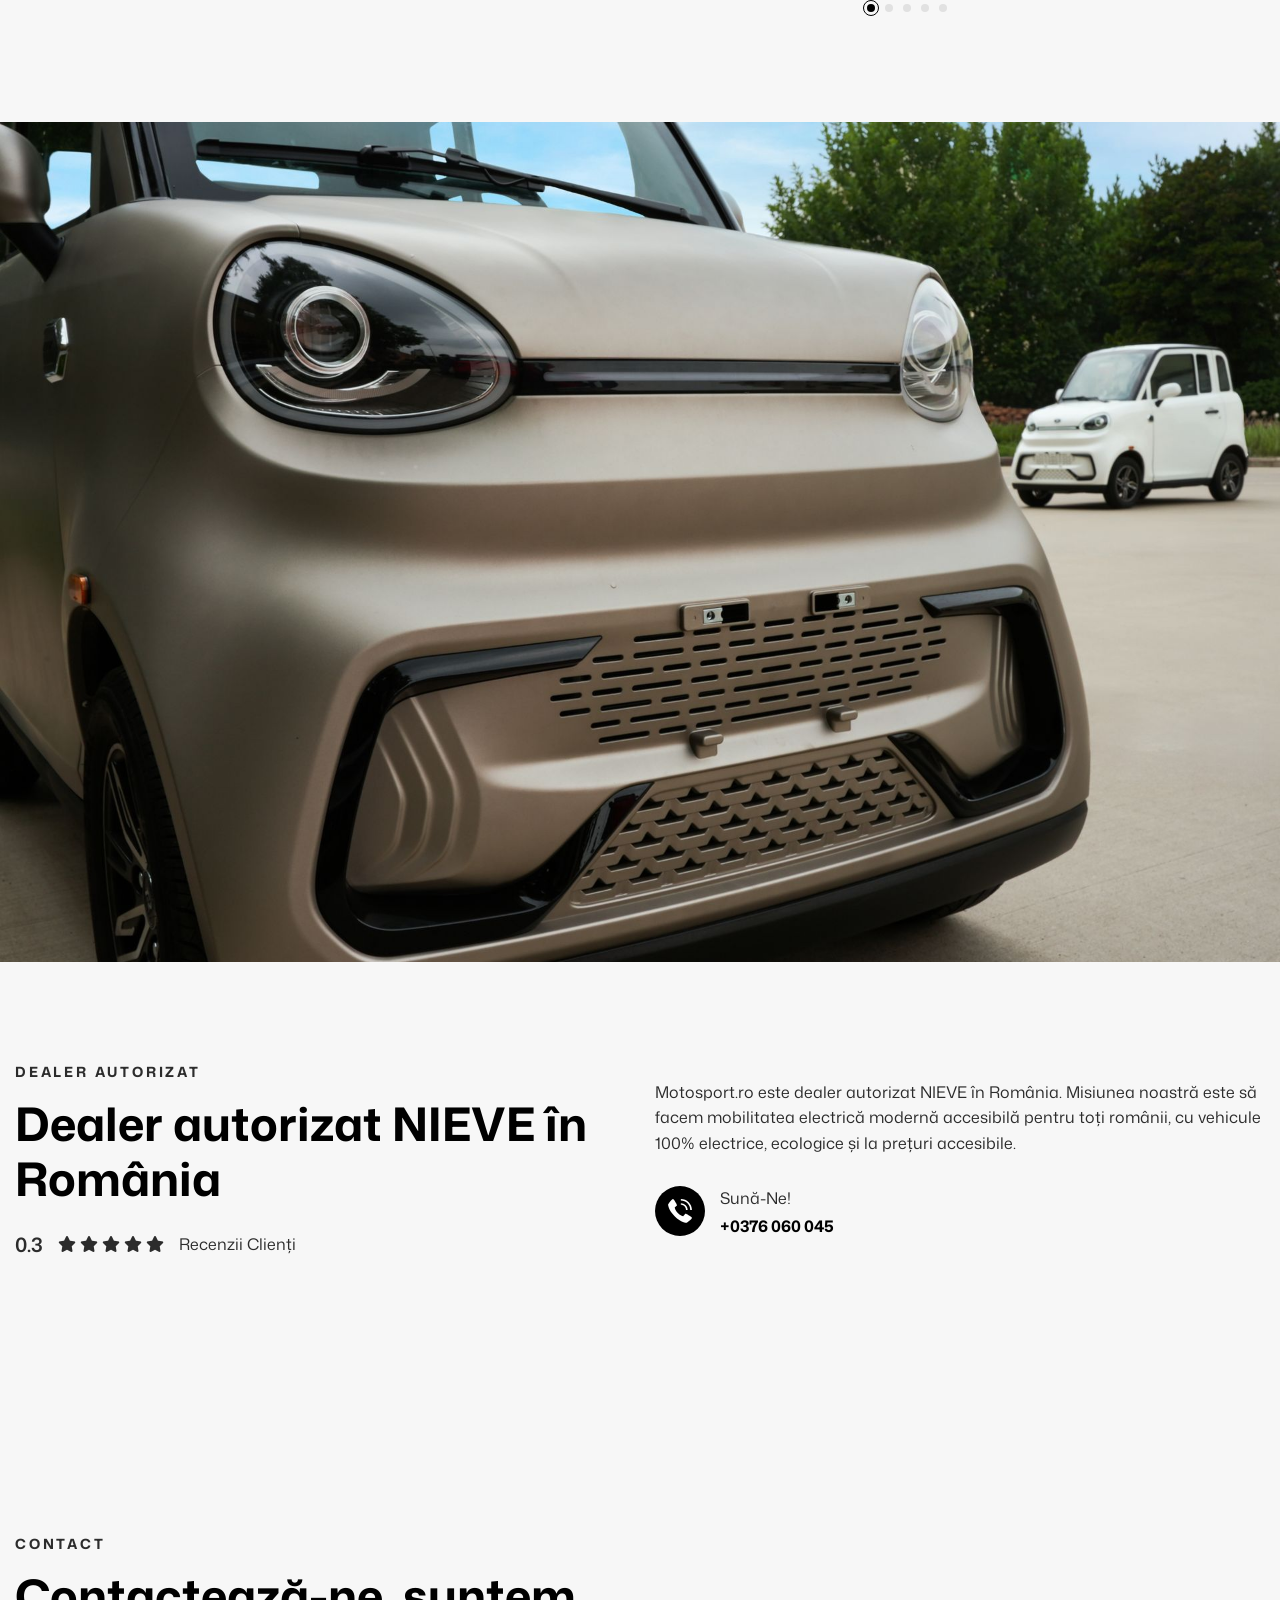
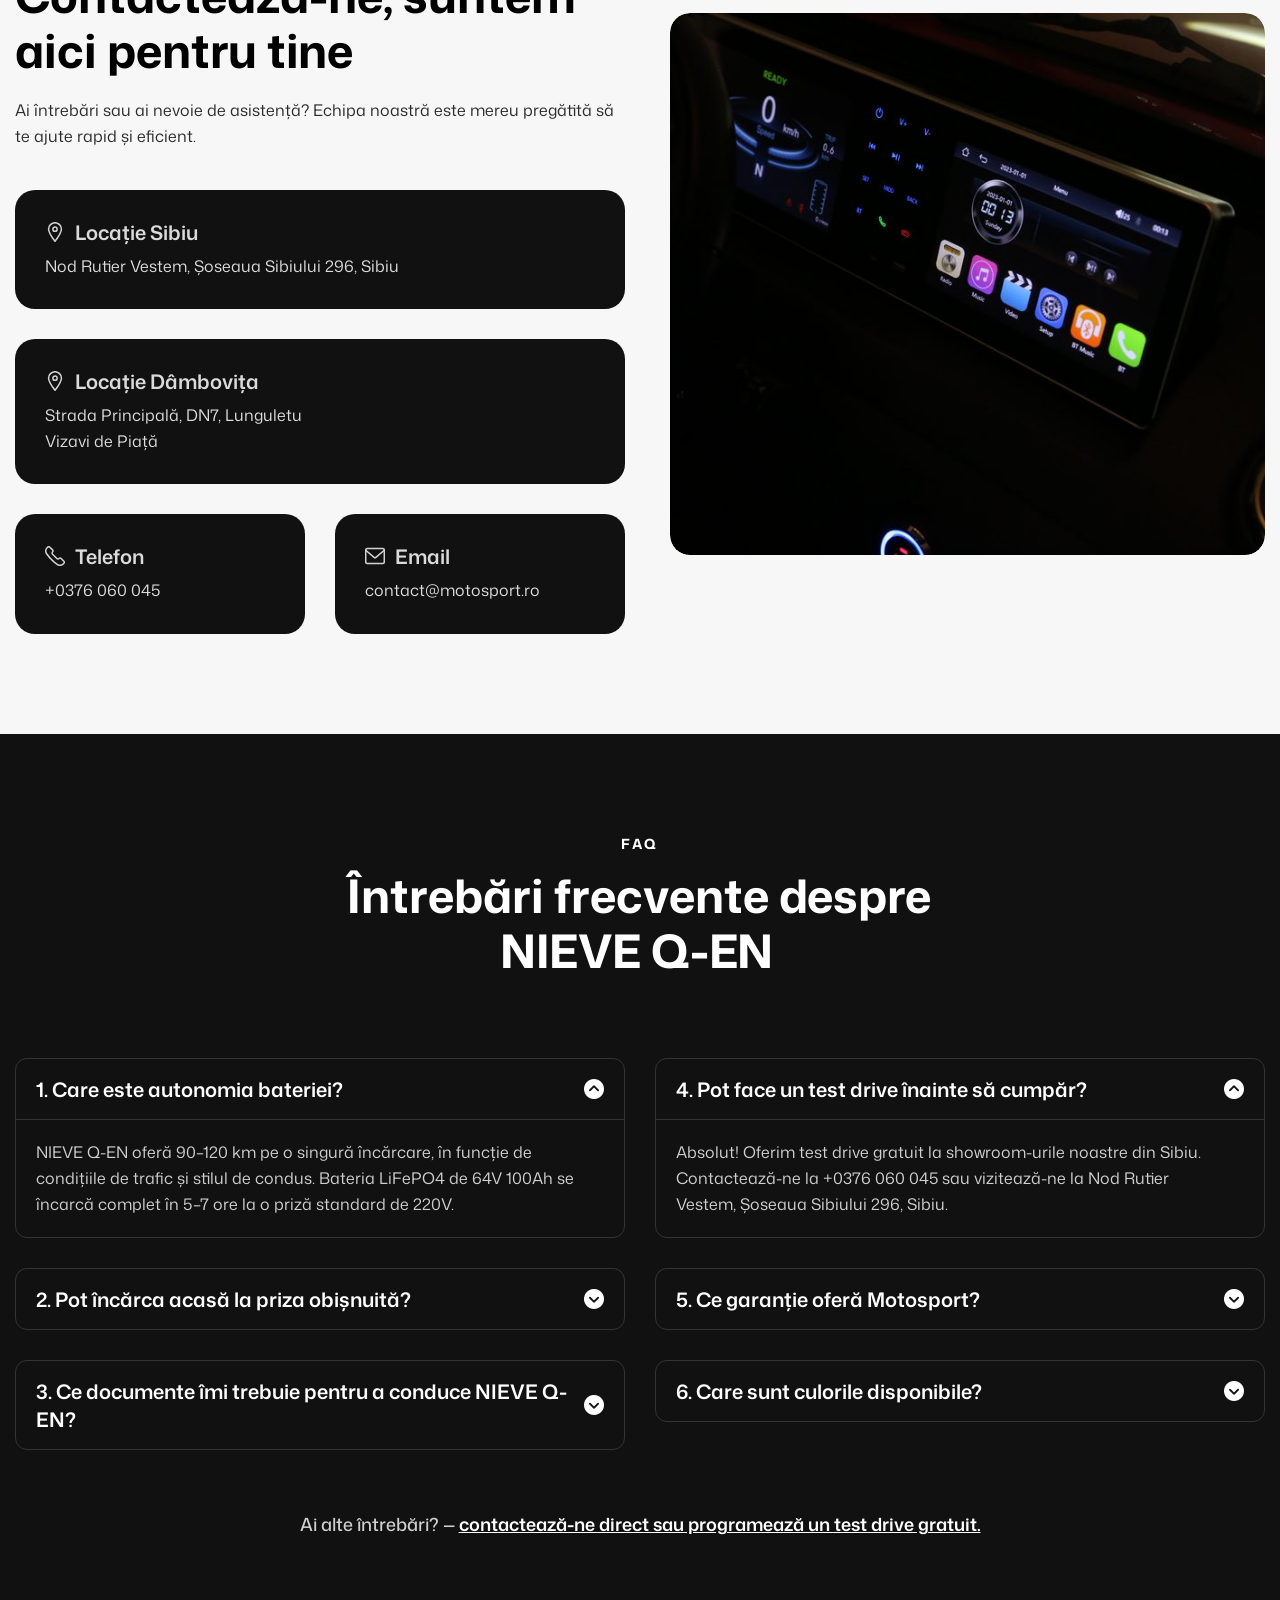
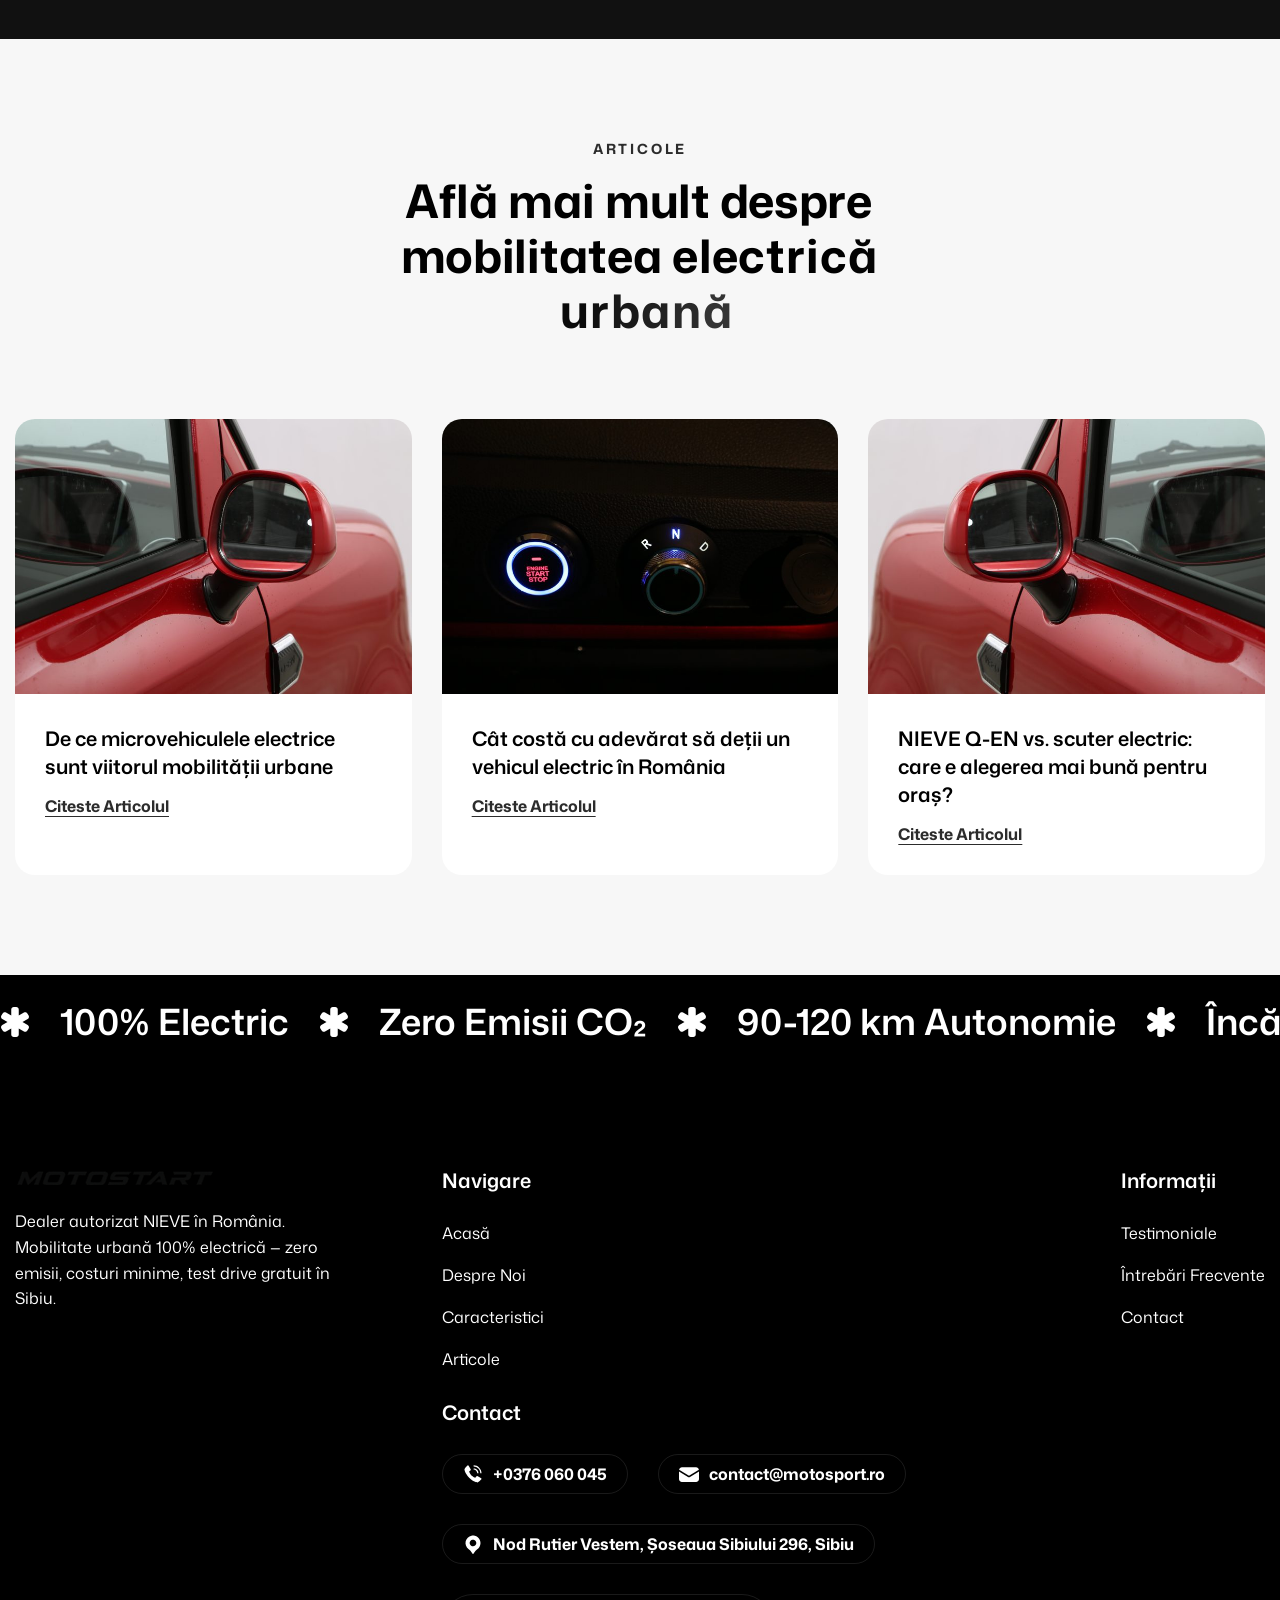
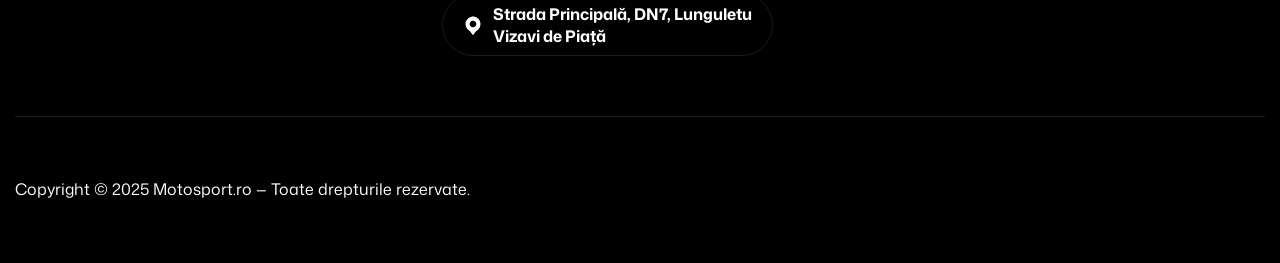
==== commit f28b5560: "Remove custom cursor effect, restore GSAP animation scripts" ====
--- a/index.html
+++ b/index.html
@@ -29,7 +29,6 @@
     <!-- Magnific Popup Core Css File -->
 	<link rel="stylesheet" href="css/magnific-popup.css">
 	<!-- Mouse Cursor Css File -->
-	<link rel="stylesheet" href="css/mousecursor.css">
 	<!-- Main Custom Css -->
 	<link href="css/custom.css" rel="stylesheet" media="screen">
 </head>
@@ -1741,10 +1740,8 @@
     <script src="js/SmoothScroll.js"></script>
     <!-- Parallax js -->
     <script src="js/parallaxie.js"></script>
-    <!-- MagicCursor js file -->
+    <!-- Text Effect js file -->
     <script src="js/gsap.min.js"></script>
-    <script src="js/magiccursor.js"></script>
-    <!-- Text Effect js file -->
     <script src="js/SplitText.js"></script>
     <script src="js/ScrollTrigger.min.js"></script>
     <!-- YTPlayer js File -->
--- a/css/custom.css
+++ b/css/custom.css
@@ -4782,3 +4782,8 @@
 	}
 }
 
+/* Reset custom cursor */
+*, *::before, *::after { cursor: auto !important; }
+a, button, [role="button"] { cursor: pointer !important; }
+.cb-cursor, .cb-cursor-inner { display: none !important; }
+
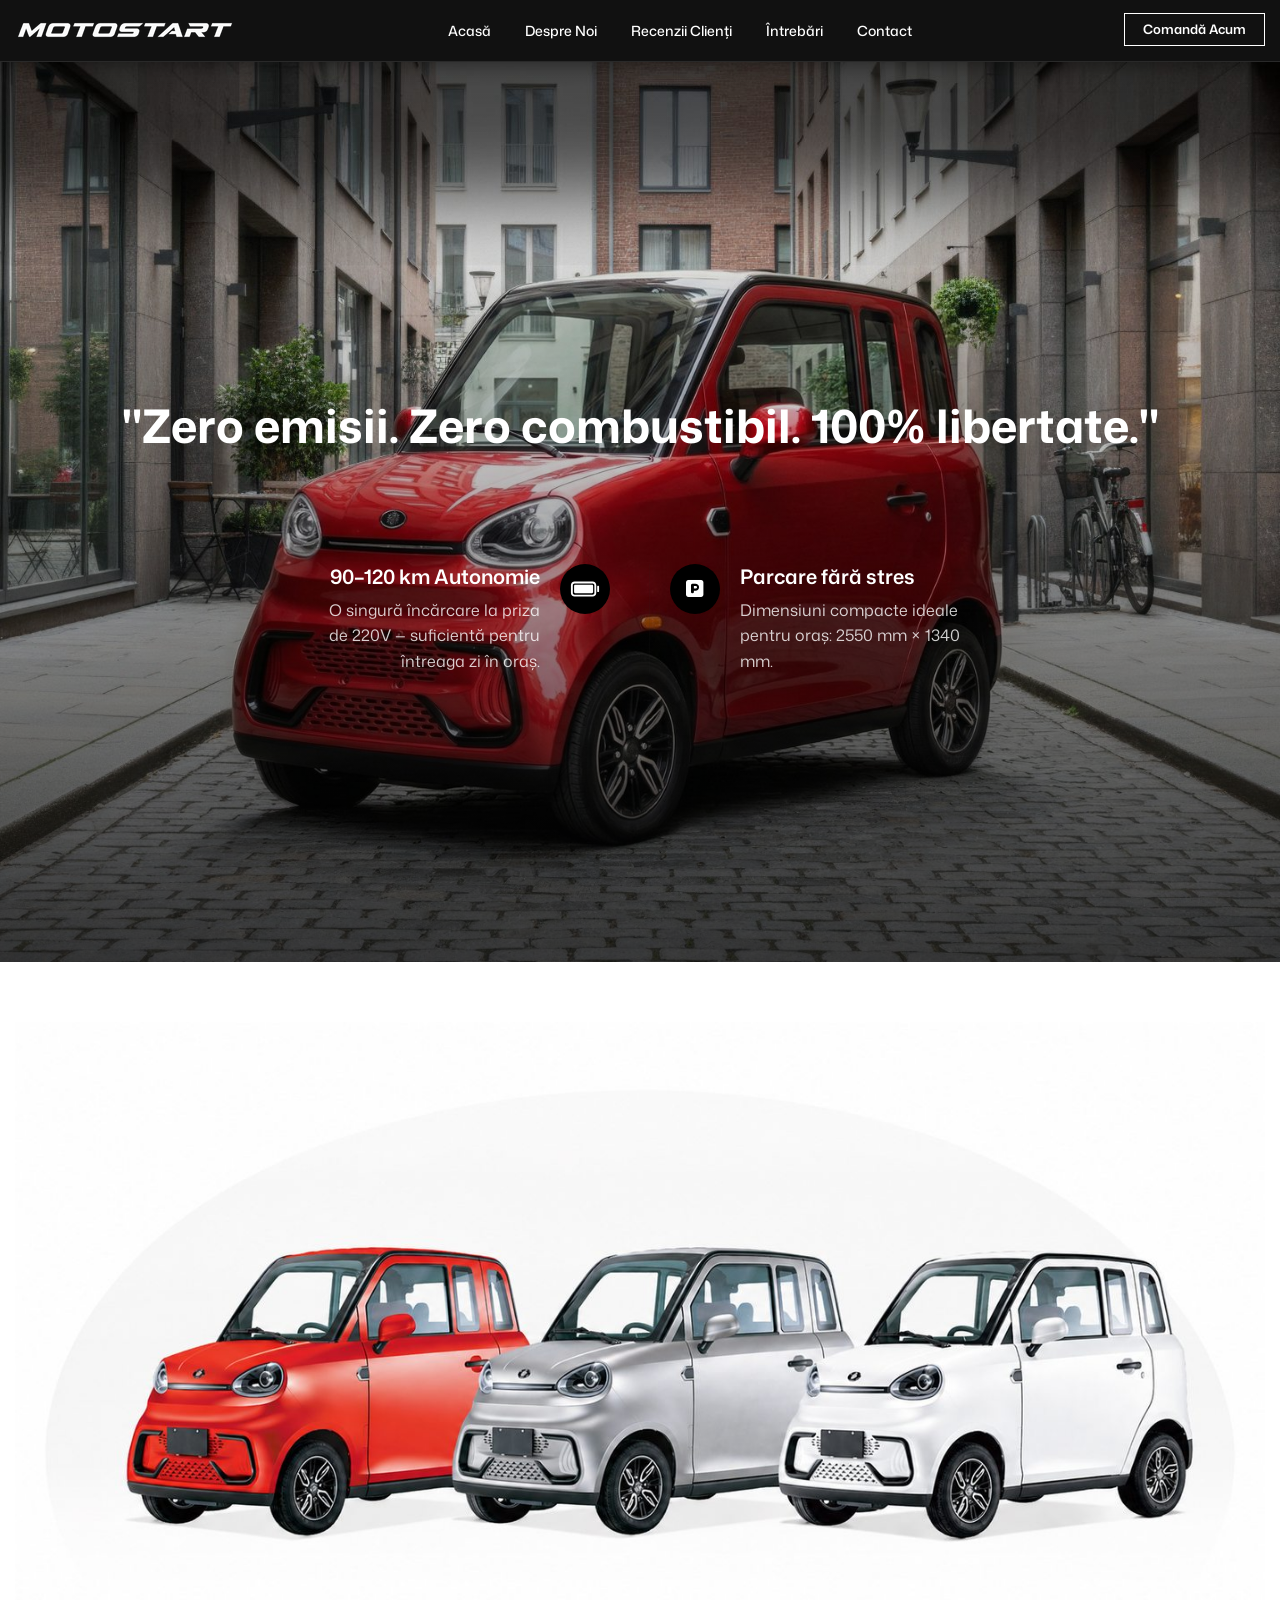
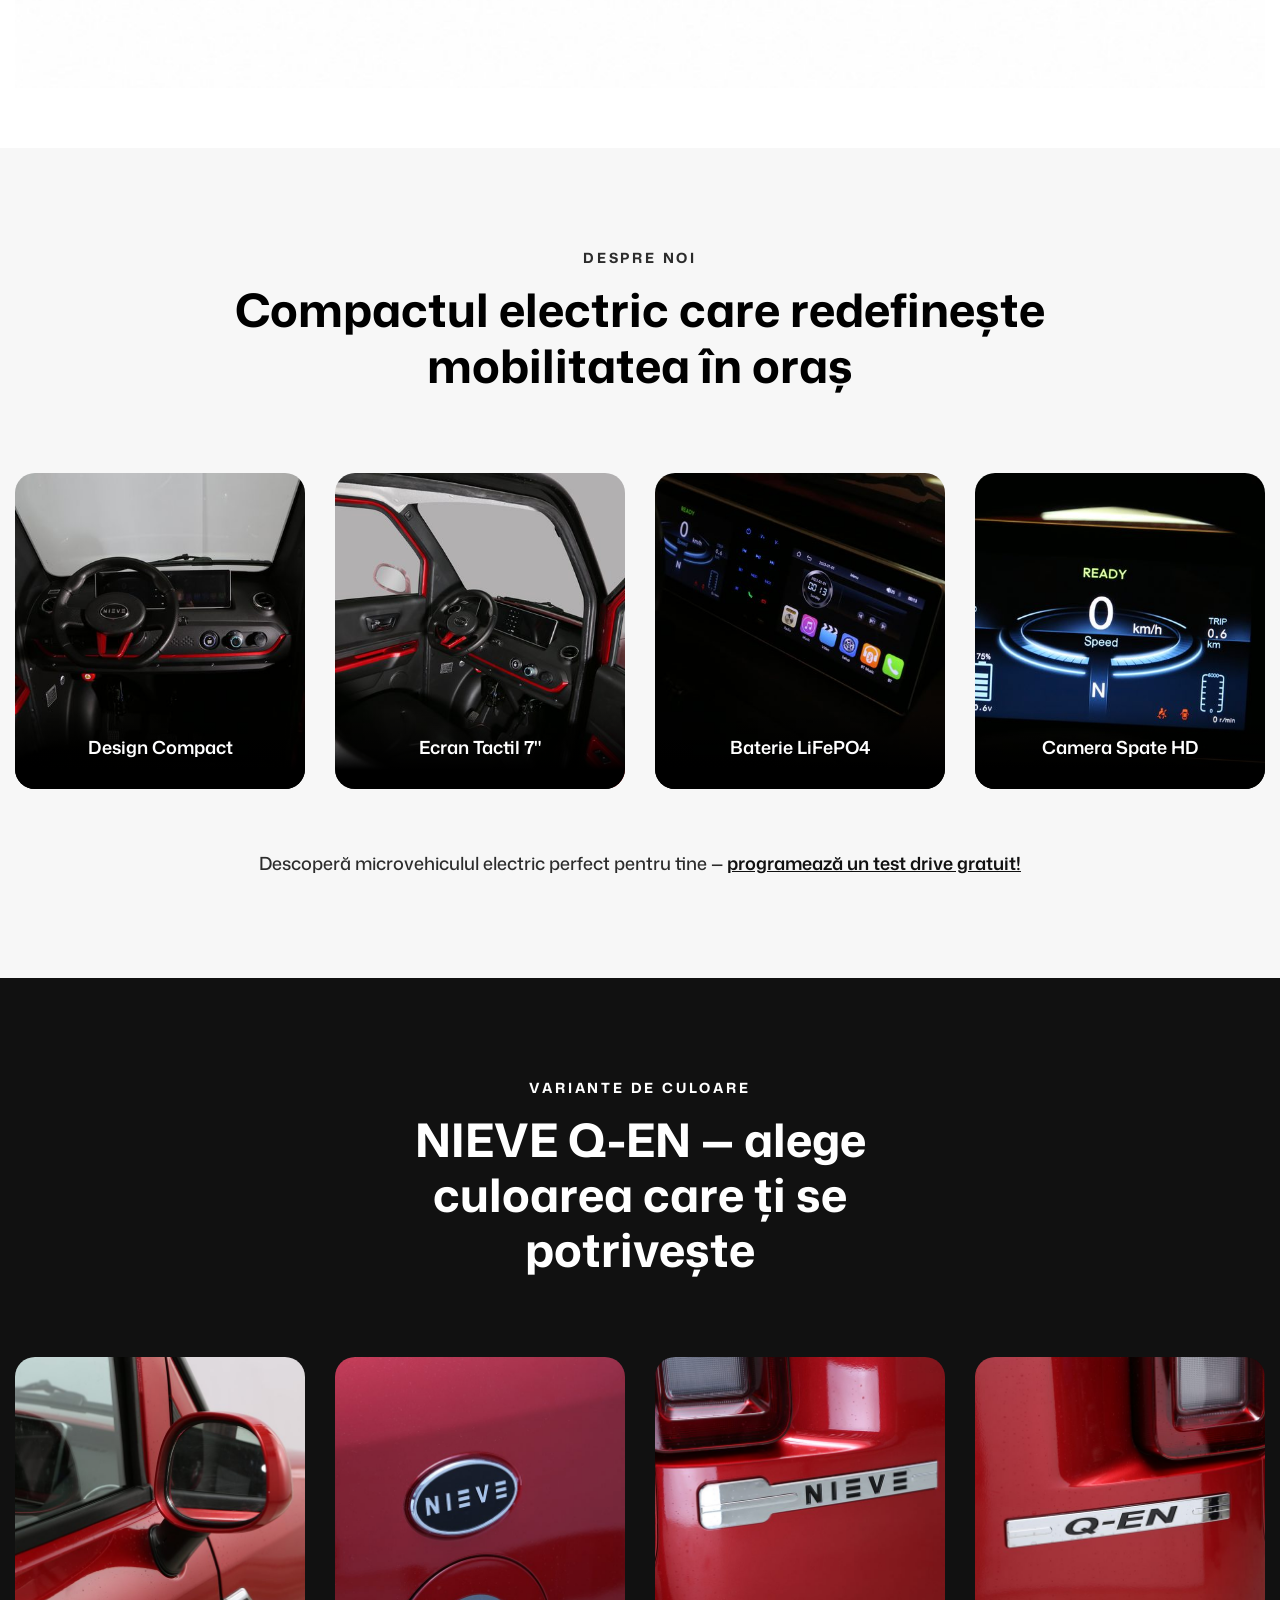
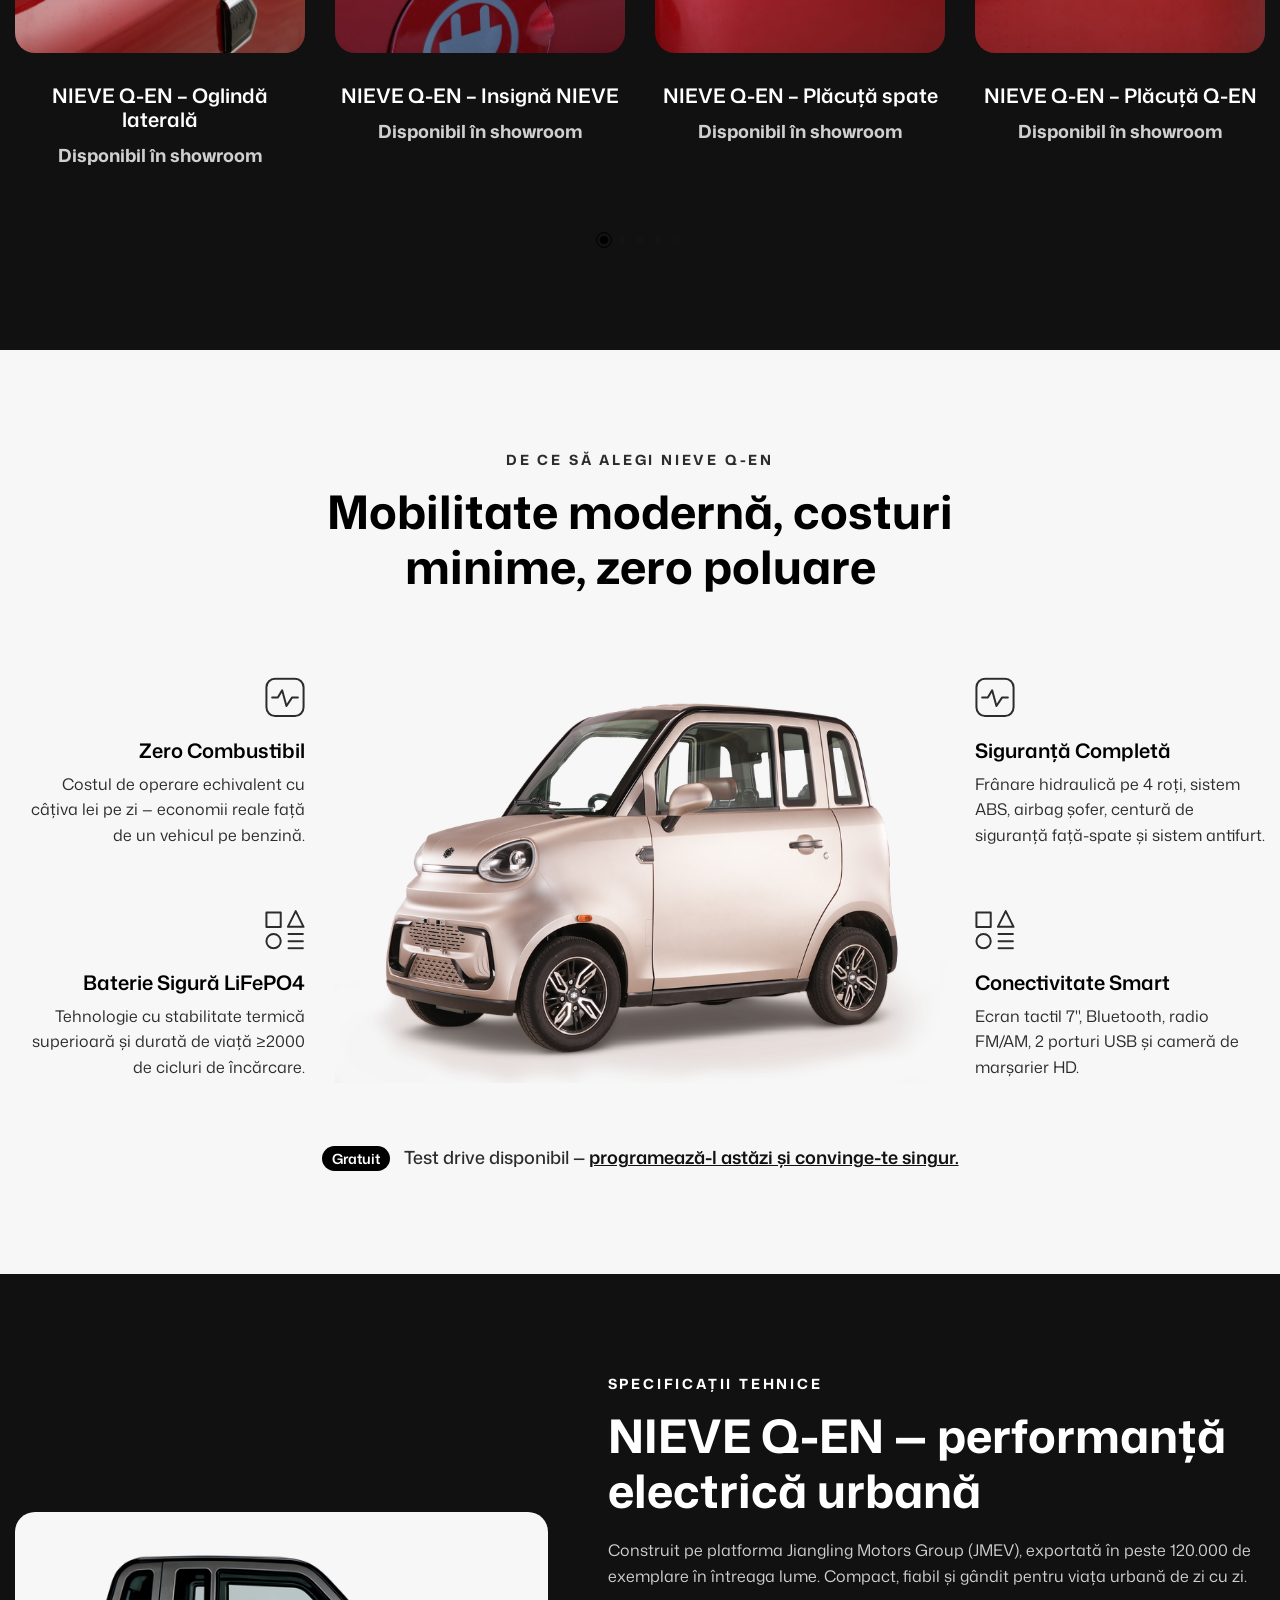
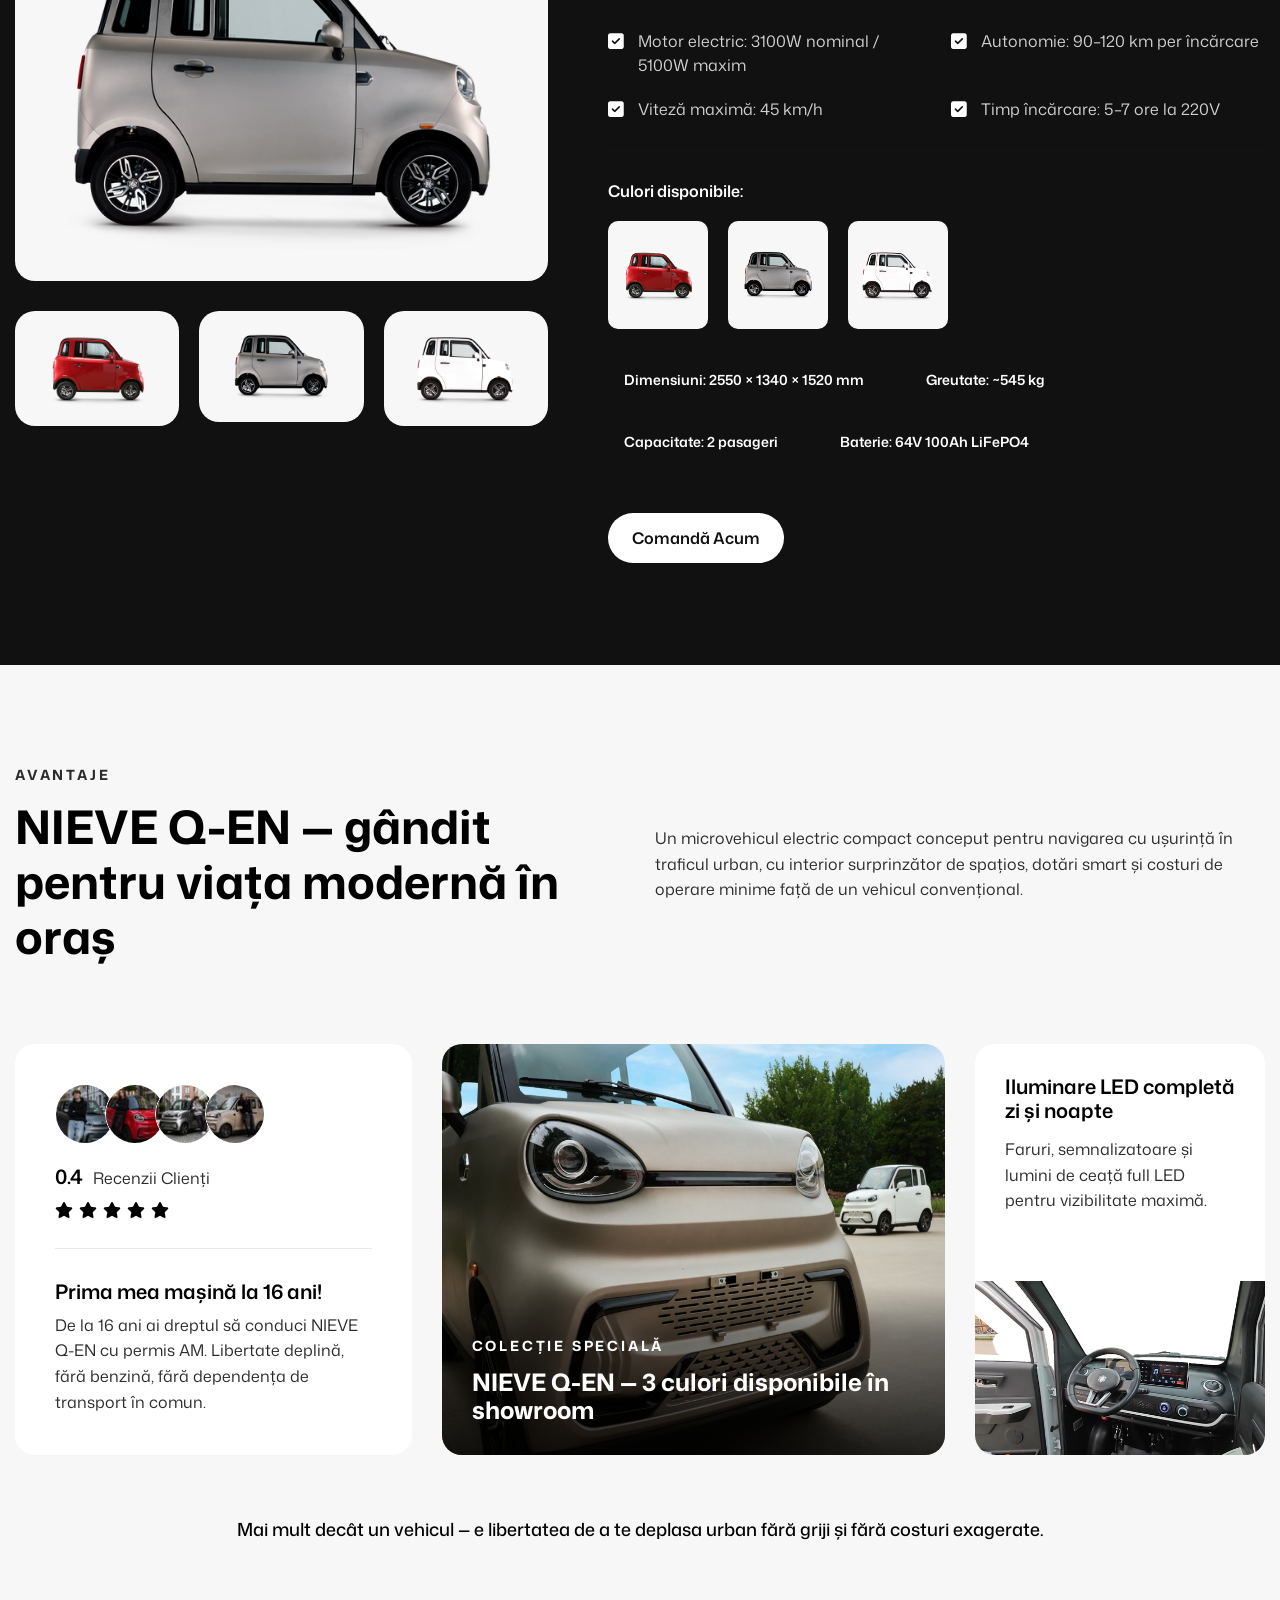
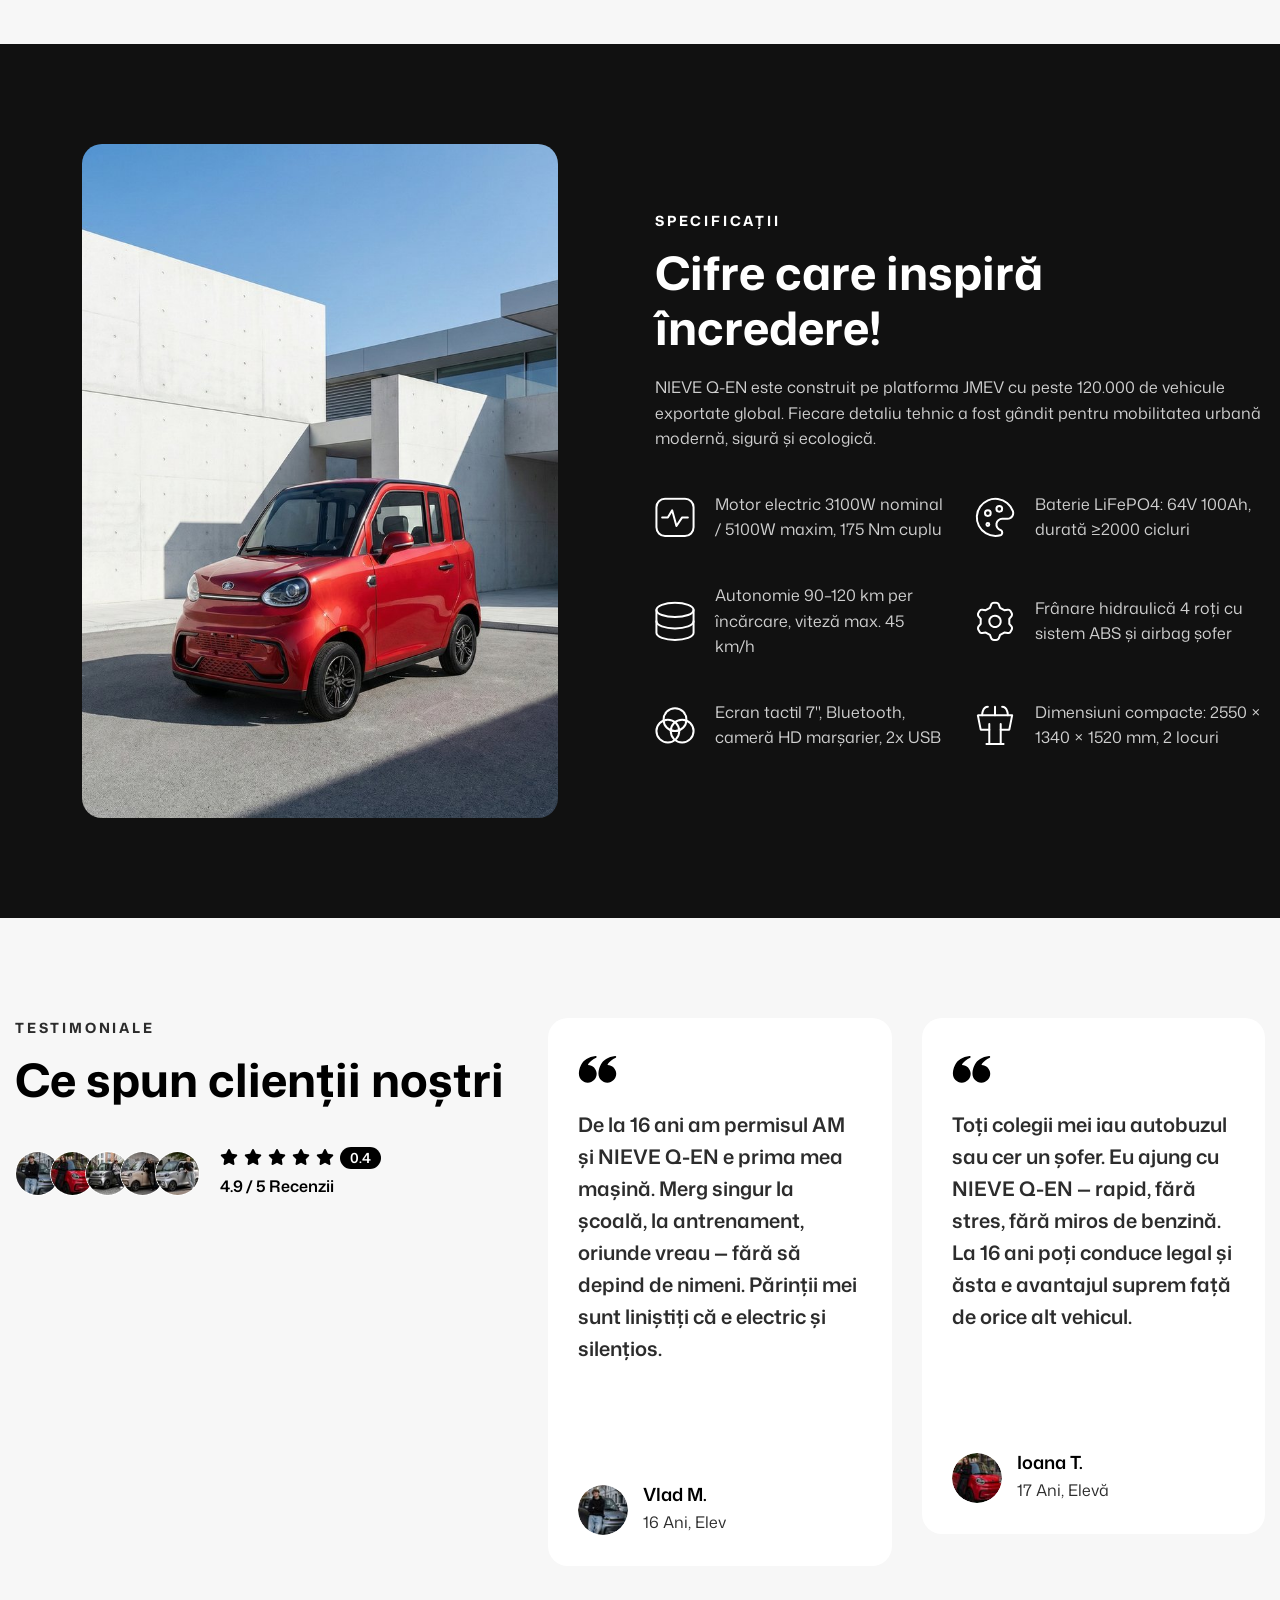
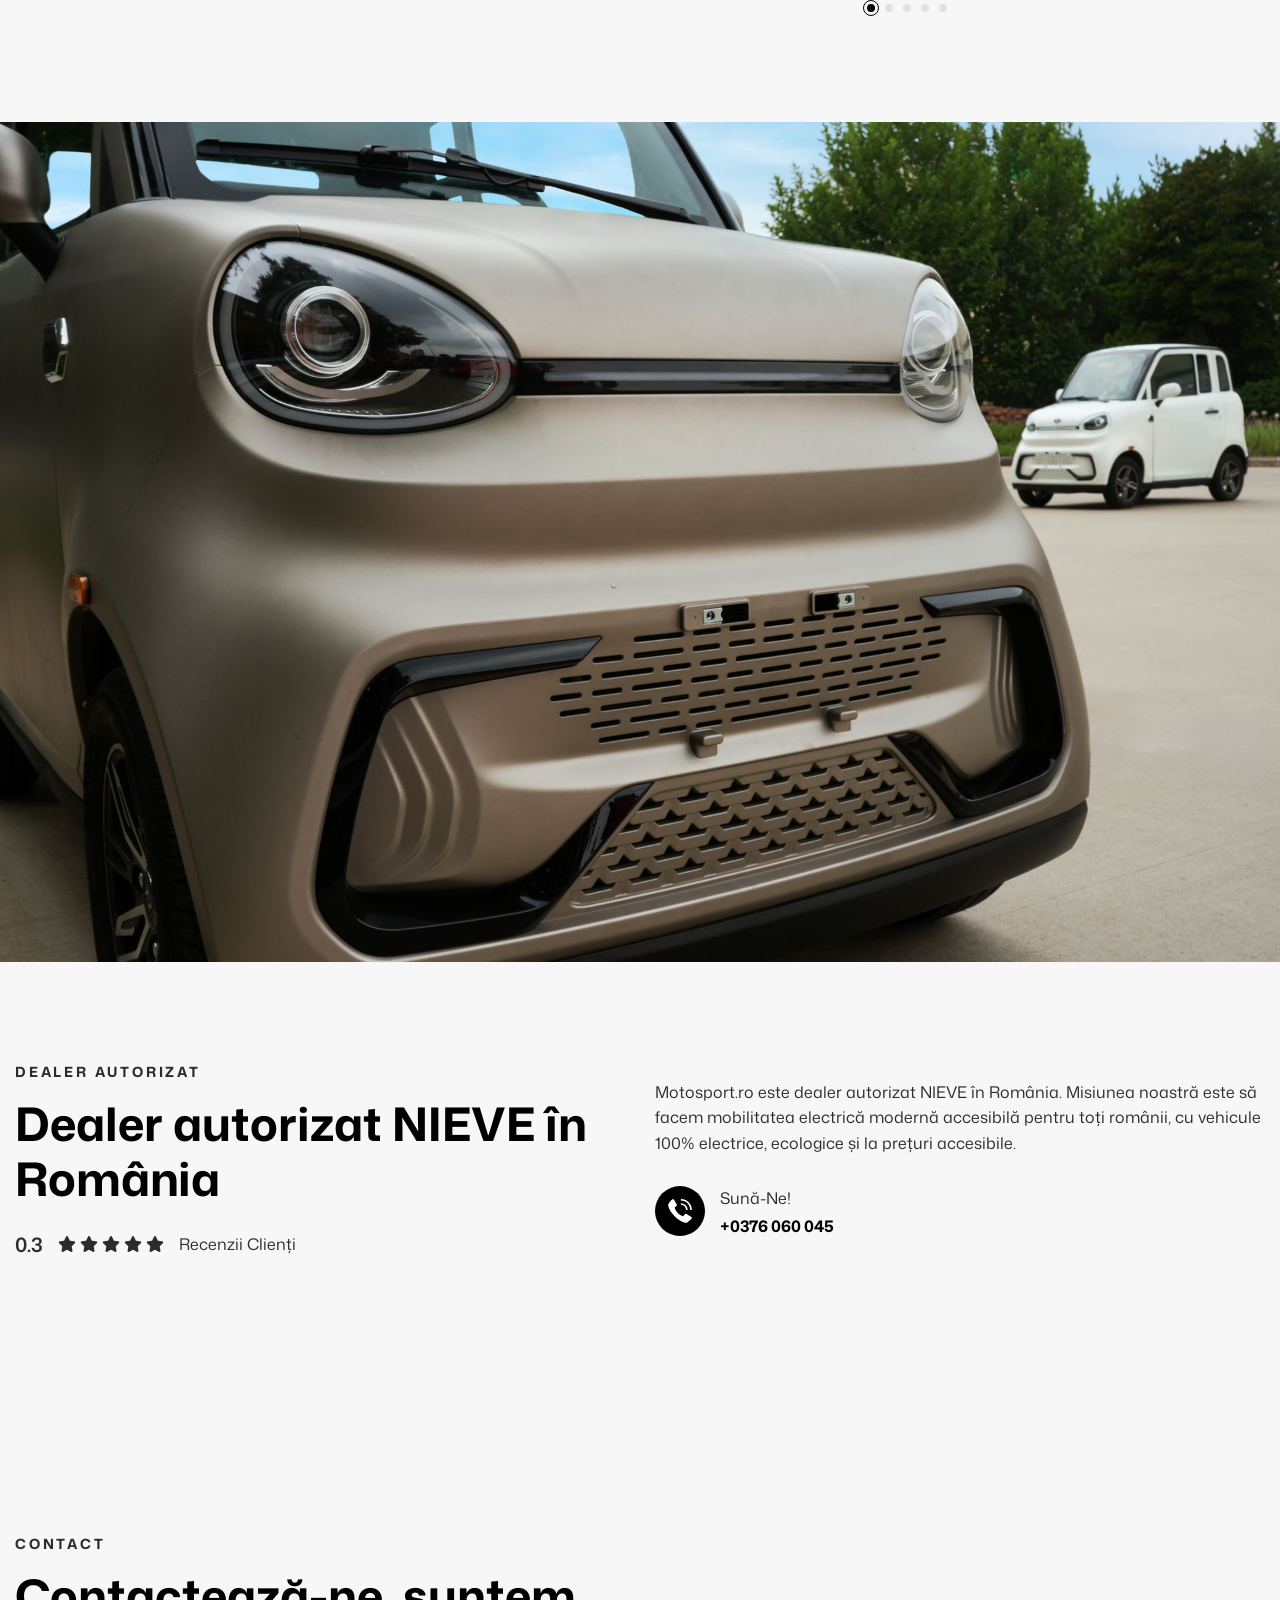
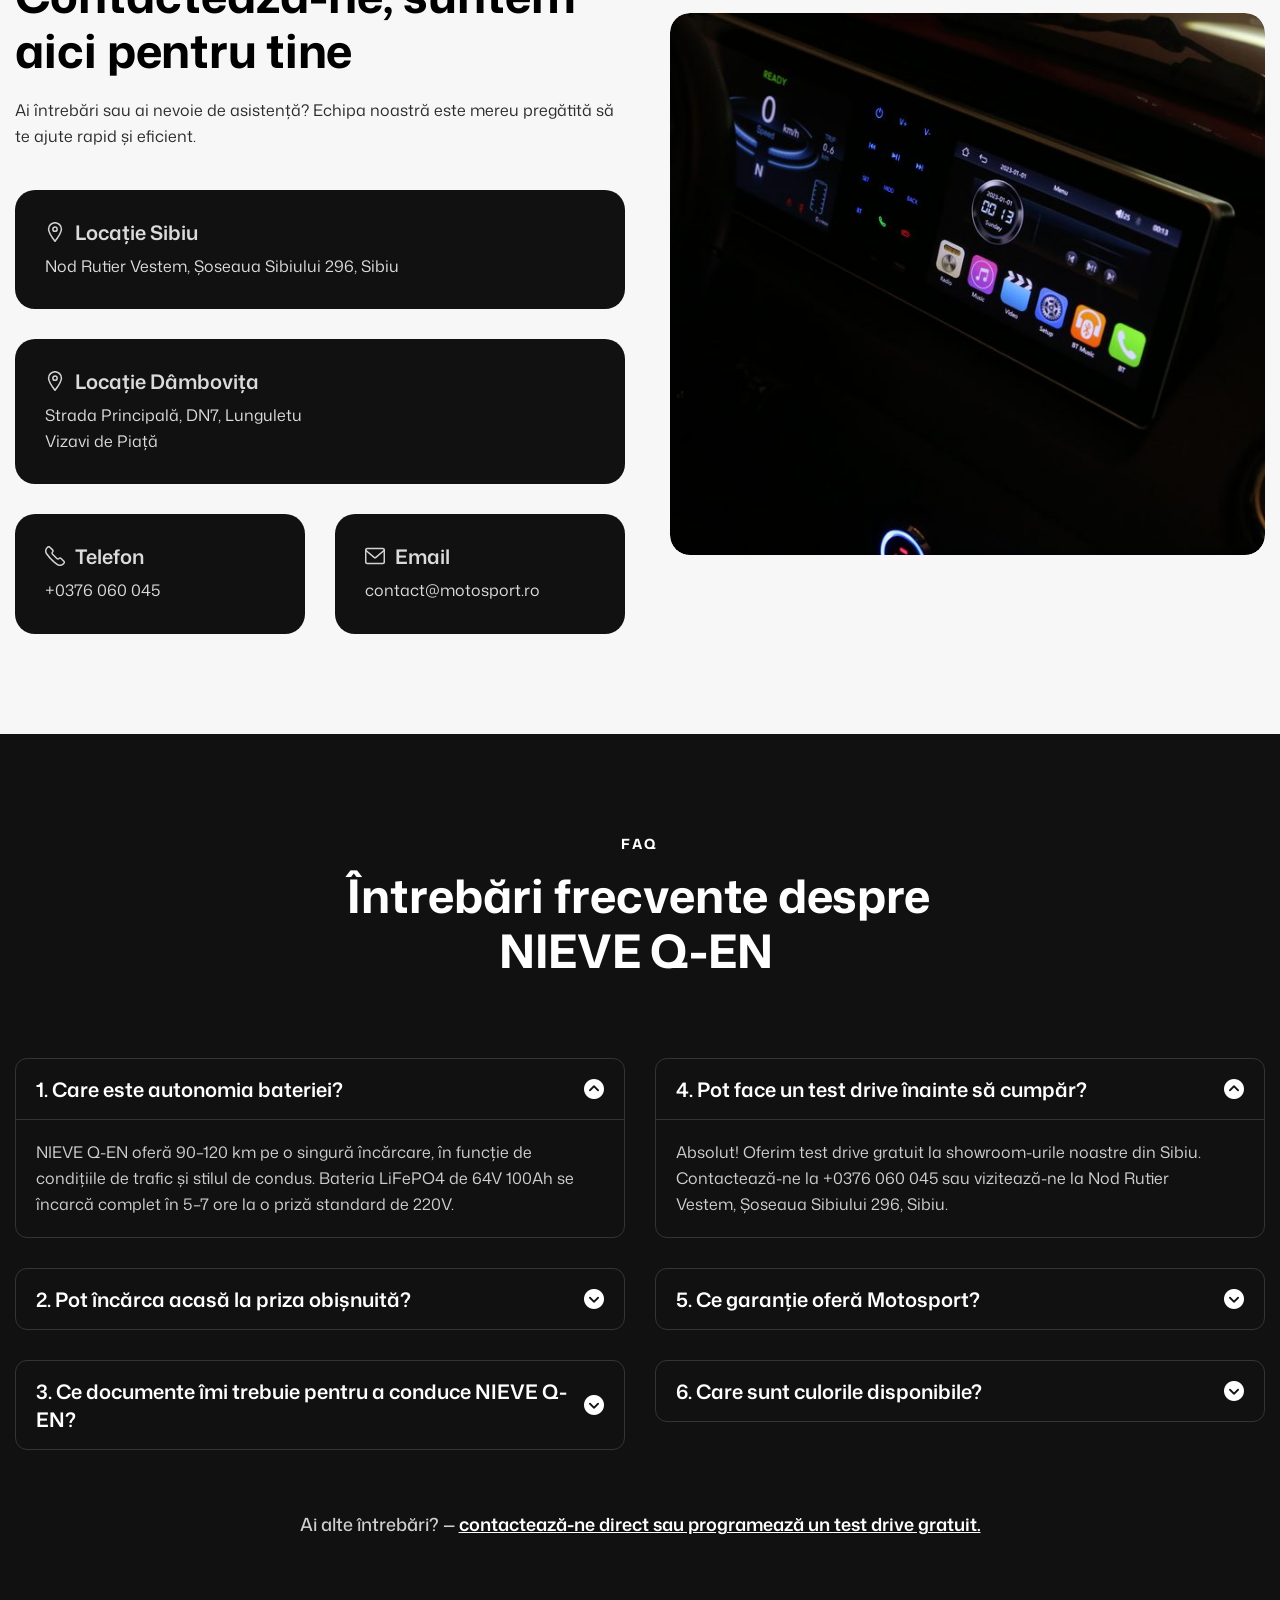
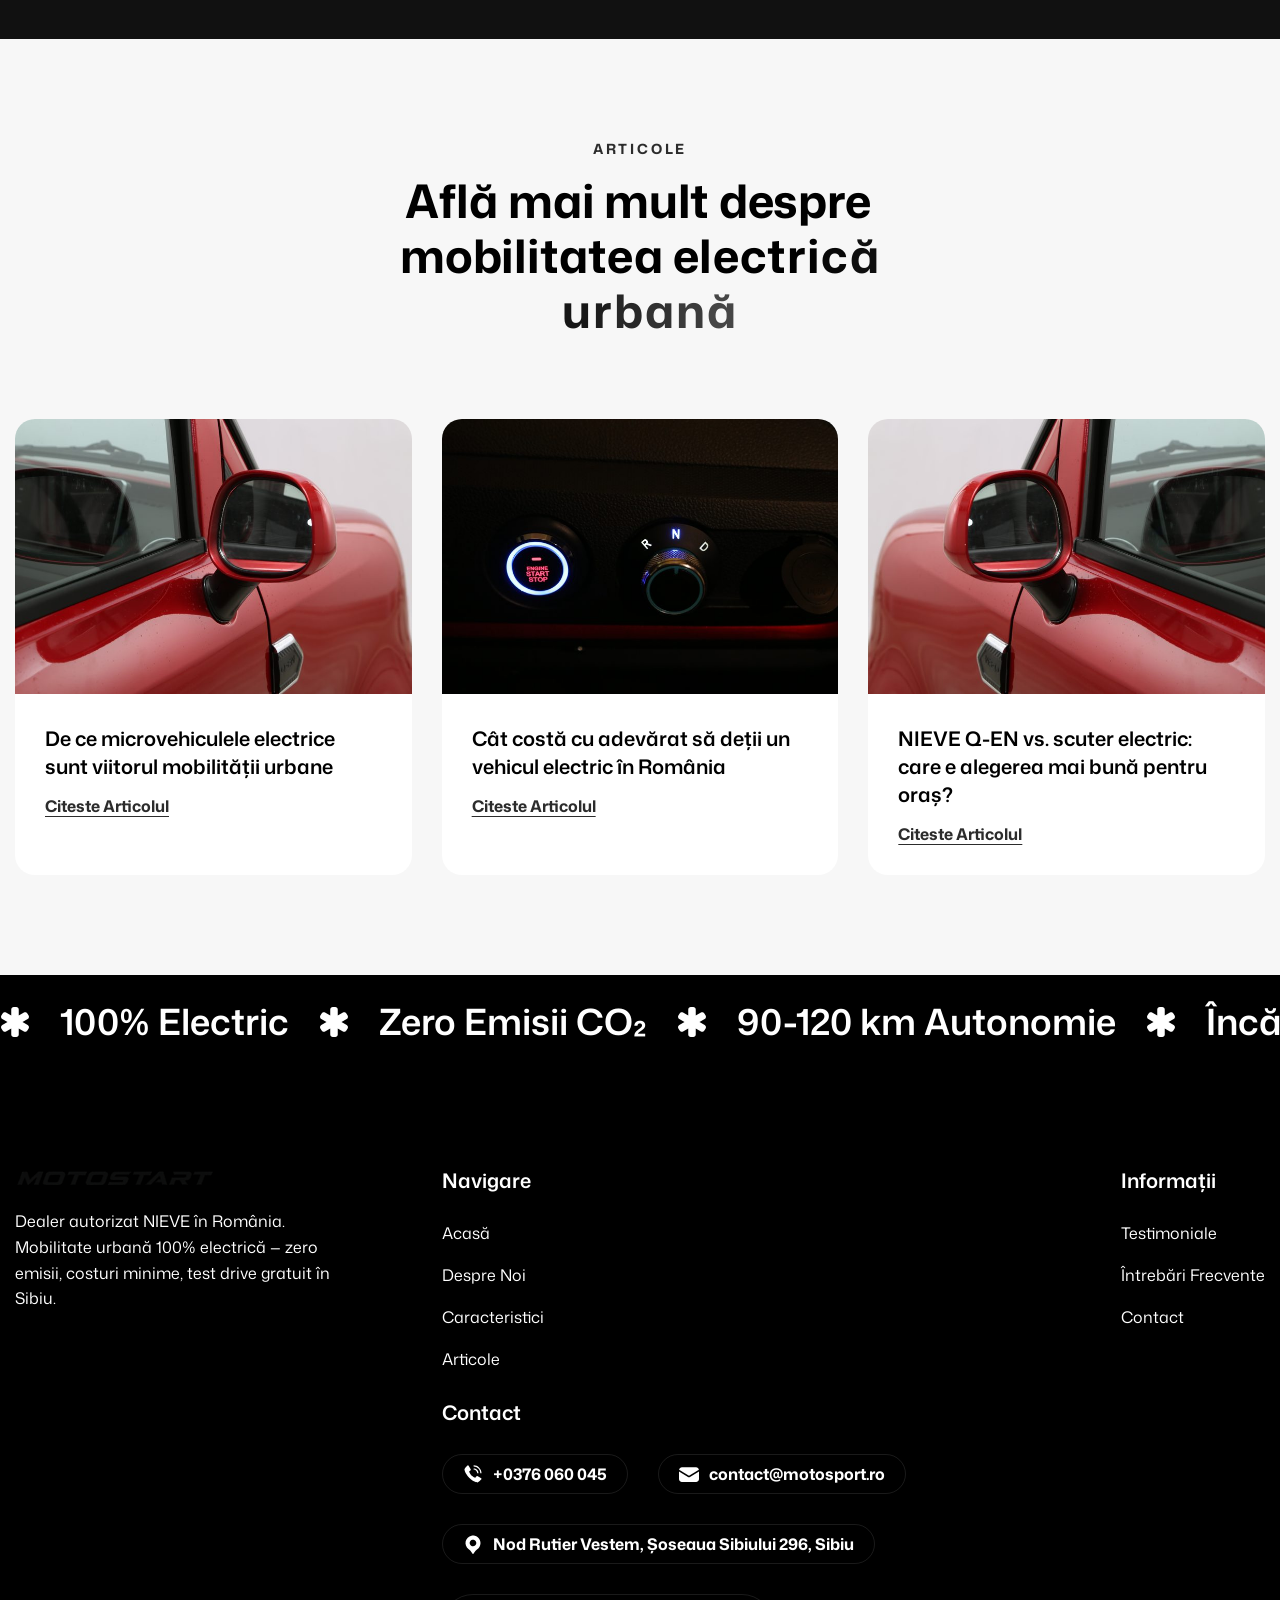
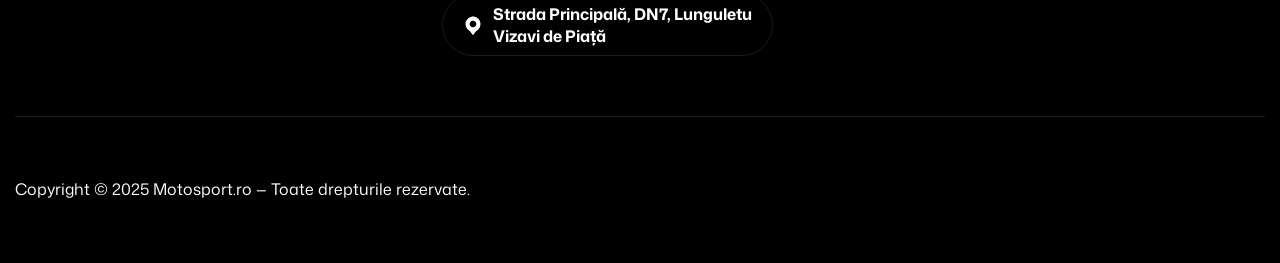
==== commit 3e0d90d2: "Fix product variant labels to match actual images All 5 images show close-up details of the red NIEV" ====
--- a/index.html
+++ b/index.html
@@ -288,7 +288,7 @@
                                     
                                     <!-- Product Content Start -->
                                     <div class="product-content">
-                                        <h3><a href="#">NIEVE Q-EN – Alb</a></h3>
+                                        <h3><a href="#">NIEVE Q-EN – Oglindă laterală</a></h3>
                                         <p>Disponibil în showroom</p>
                                     </div>
                                     <!-- Product Content End -->
@@ -313,7 +313,7 @@
                                     
                                     <!-- Product Content Start -->
                                     <div class="product-content">
-                                        <h3><a href="#">NIEVE Q-EN – Gri</a></h3>
+                                        <h3><a href="#">NIEVE Q-EN – Insignă NIEVE</a></h3>
                                         <p>Disponibil în showroom</p>
                                     </div>
                                     <!-- Product Content End -->
@@ -338,7 +338,7 @@
 
                                     <!-- Product Content Start -->
                                     <div class="product-content">
-                                        <h3><a href="#">NIEVE Q-EN – Față Alb</a></h3>
+                                        <h3><a href="#">NIEVE Q-EN – Plăcuță spate</a></h3>
                                         <p>Disponibil în showroom</p>
                                     </div>
                                     <!-- Product Content End -->
@@ -363,7 +363,7 @@
                                     
                                     <!-- Product Content Start -->
                                     <div class="product-content">
-                                        <h3><a href="#">NIEVE Q-EN – Față-Dreapta Gri</a></h3>
+                                        <h3><a href="#">NIEVE Q-EN – Plăcuță Q-EN</a></h3>
                                         <p>Disponibil în showroom</p>
                                     </div>
                                     <!-- Product Content End -->
@@ -388,7 +388,7 @@
                                     
                                     <!-- Product Content Start -->
                                     <div class="product-content">
-                                        <h3><a href="#">NIEVE Q-EN – Spate Alb</a></h3>
+                                        <h3><a href="#">NIEVE Q-EN – Emblemă față</a></h3>
                                         <p>Disponibil în showroom</p>
                                     </div>
                                     <!-- Product Content End -->
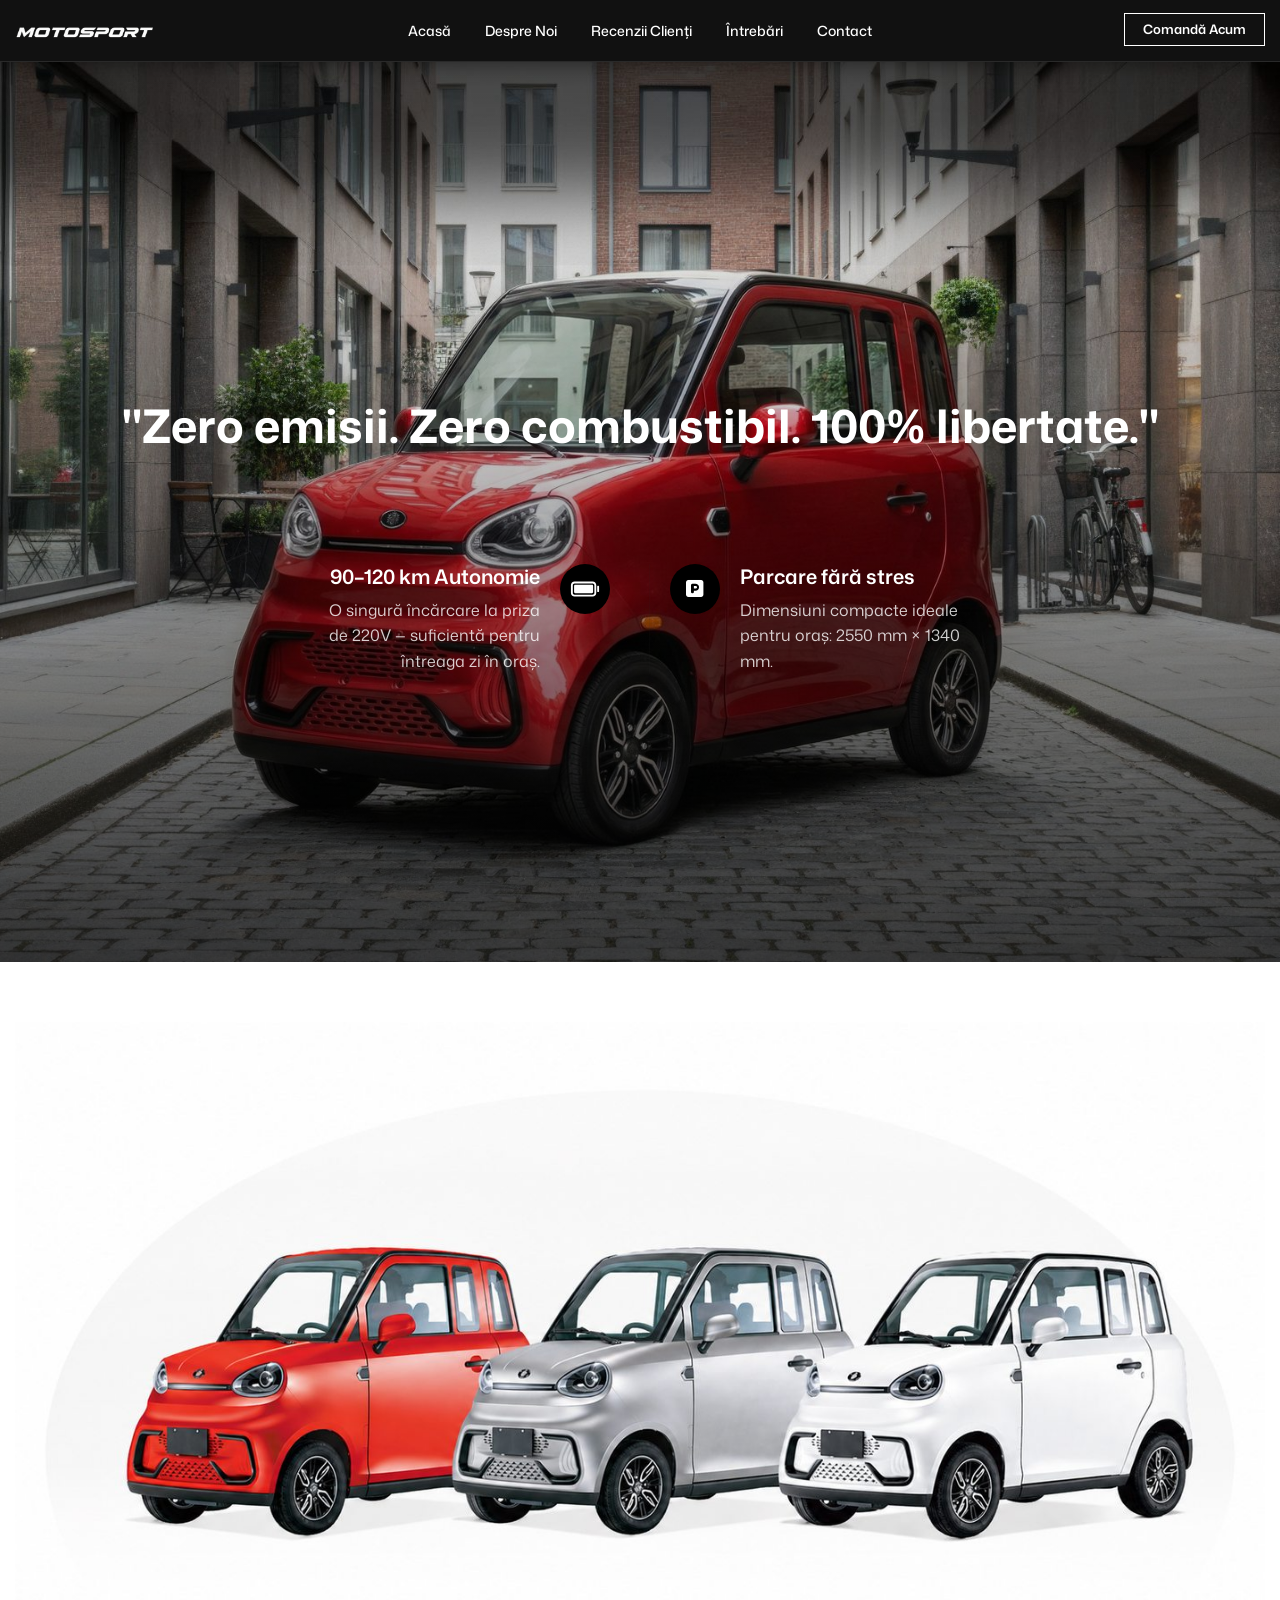
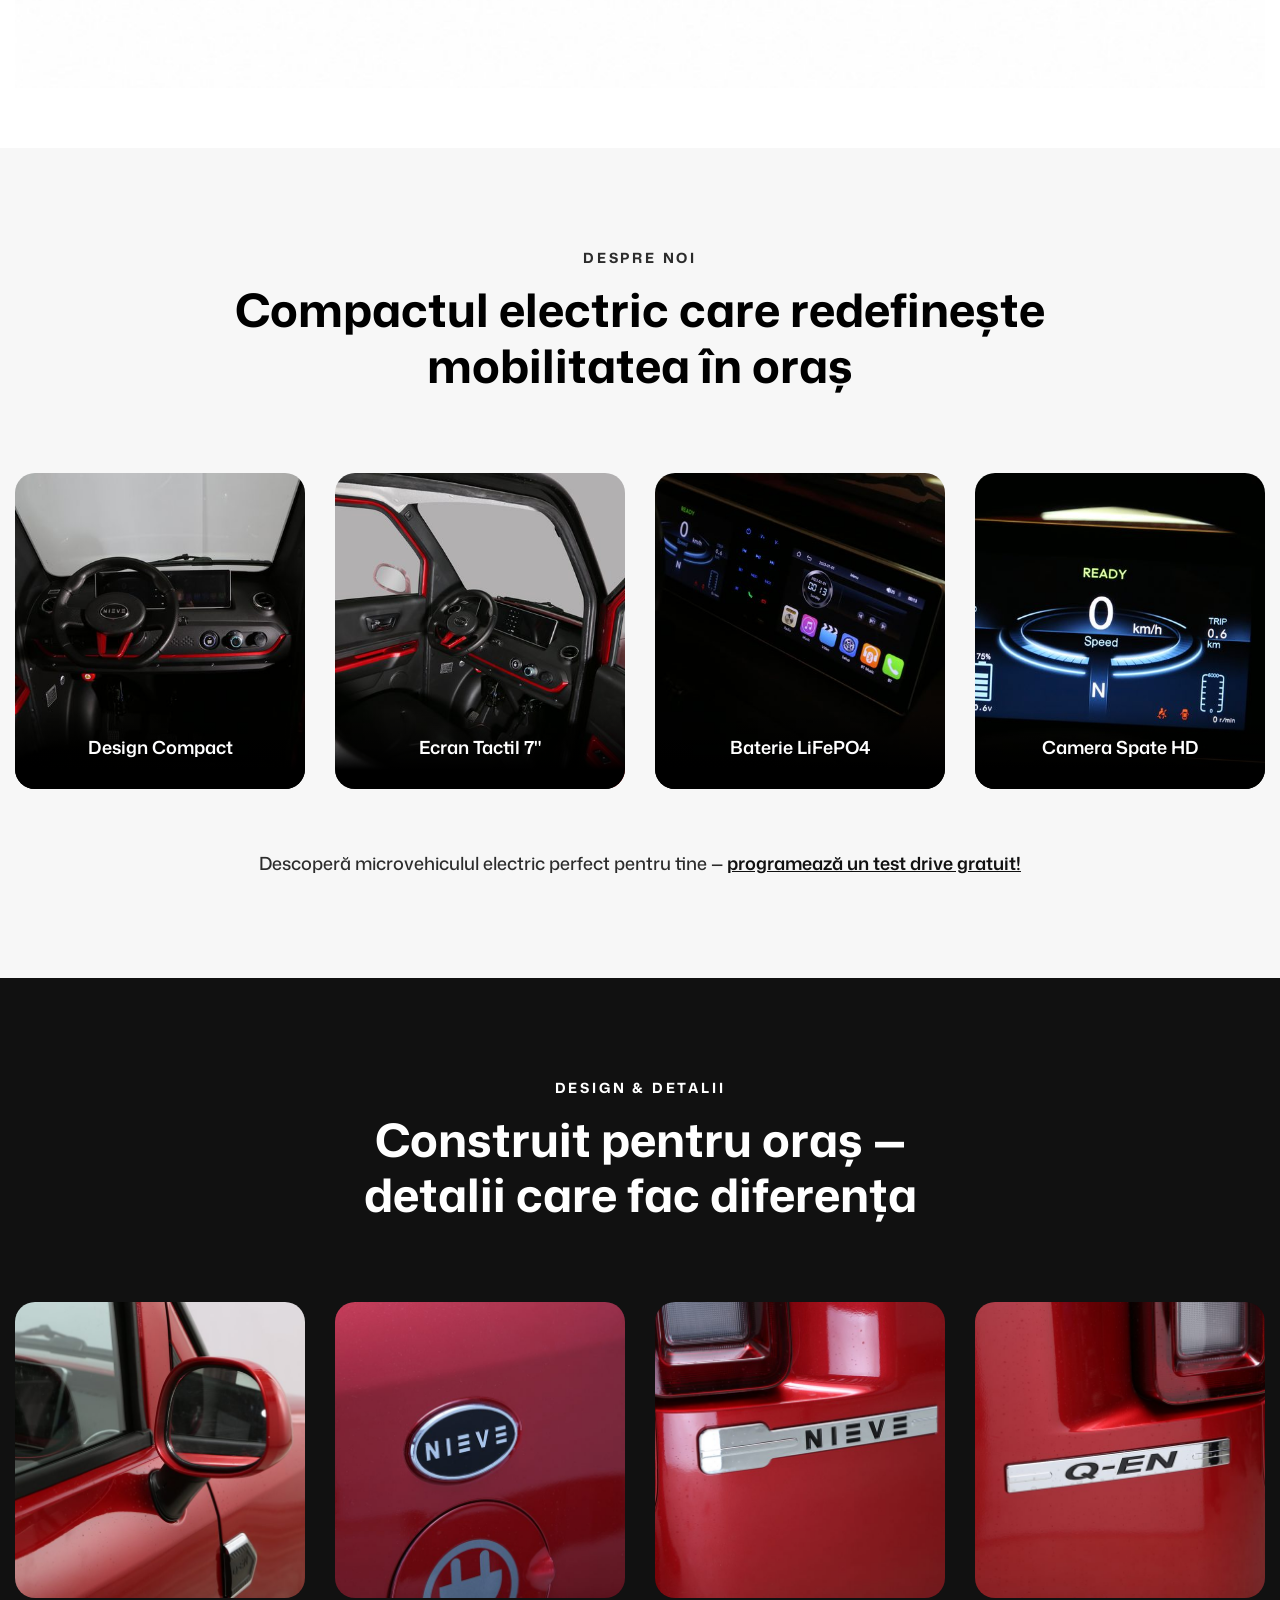
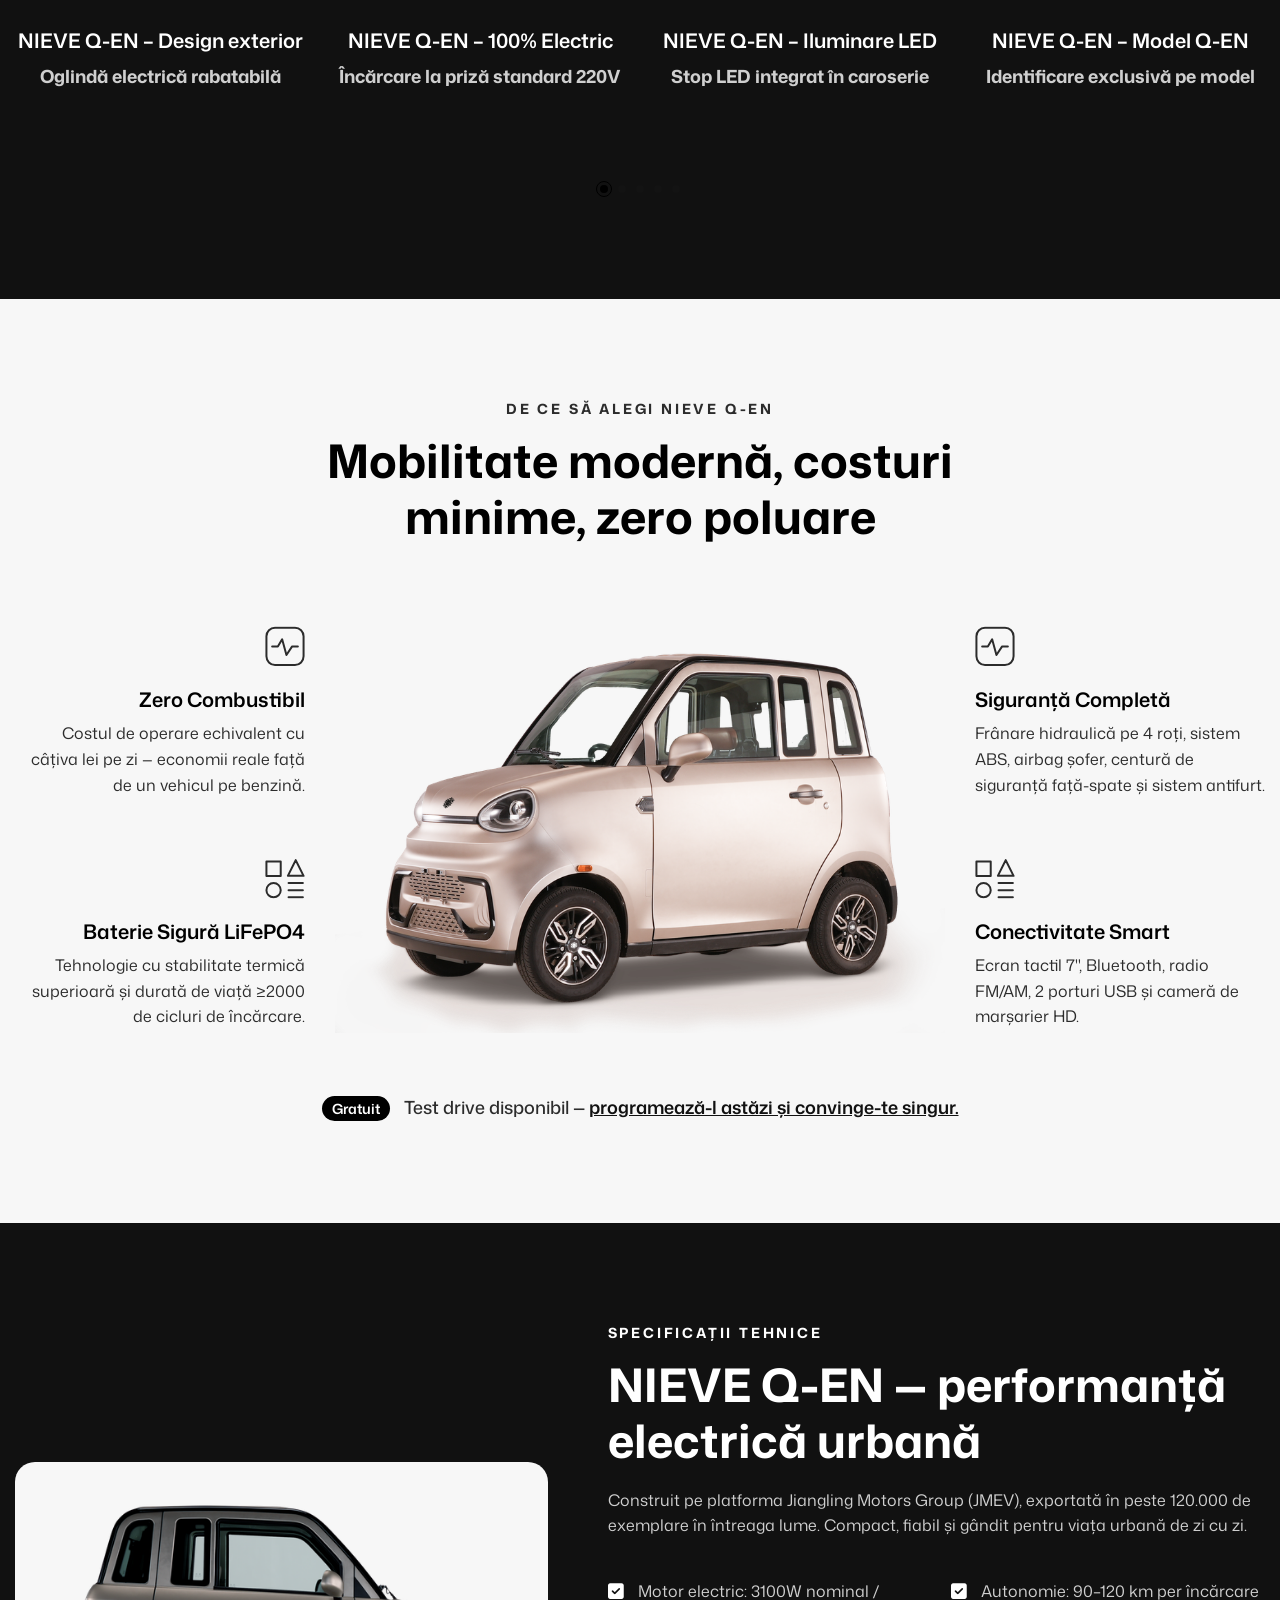
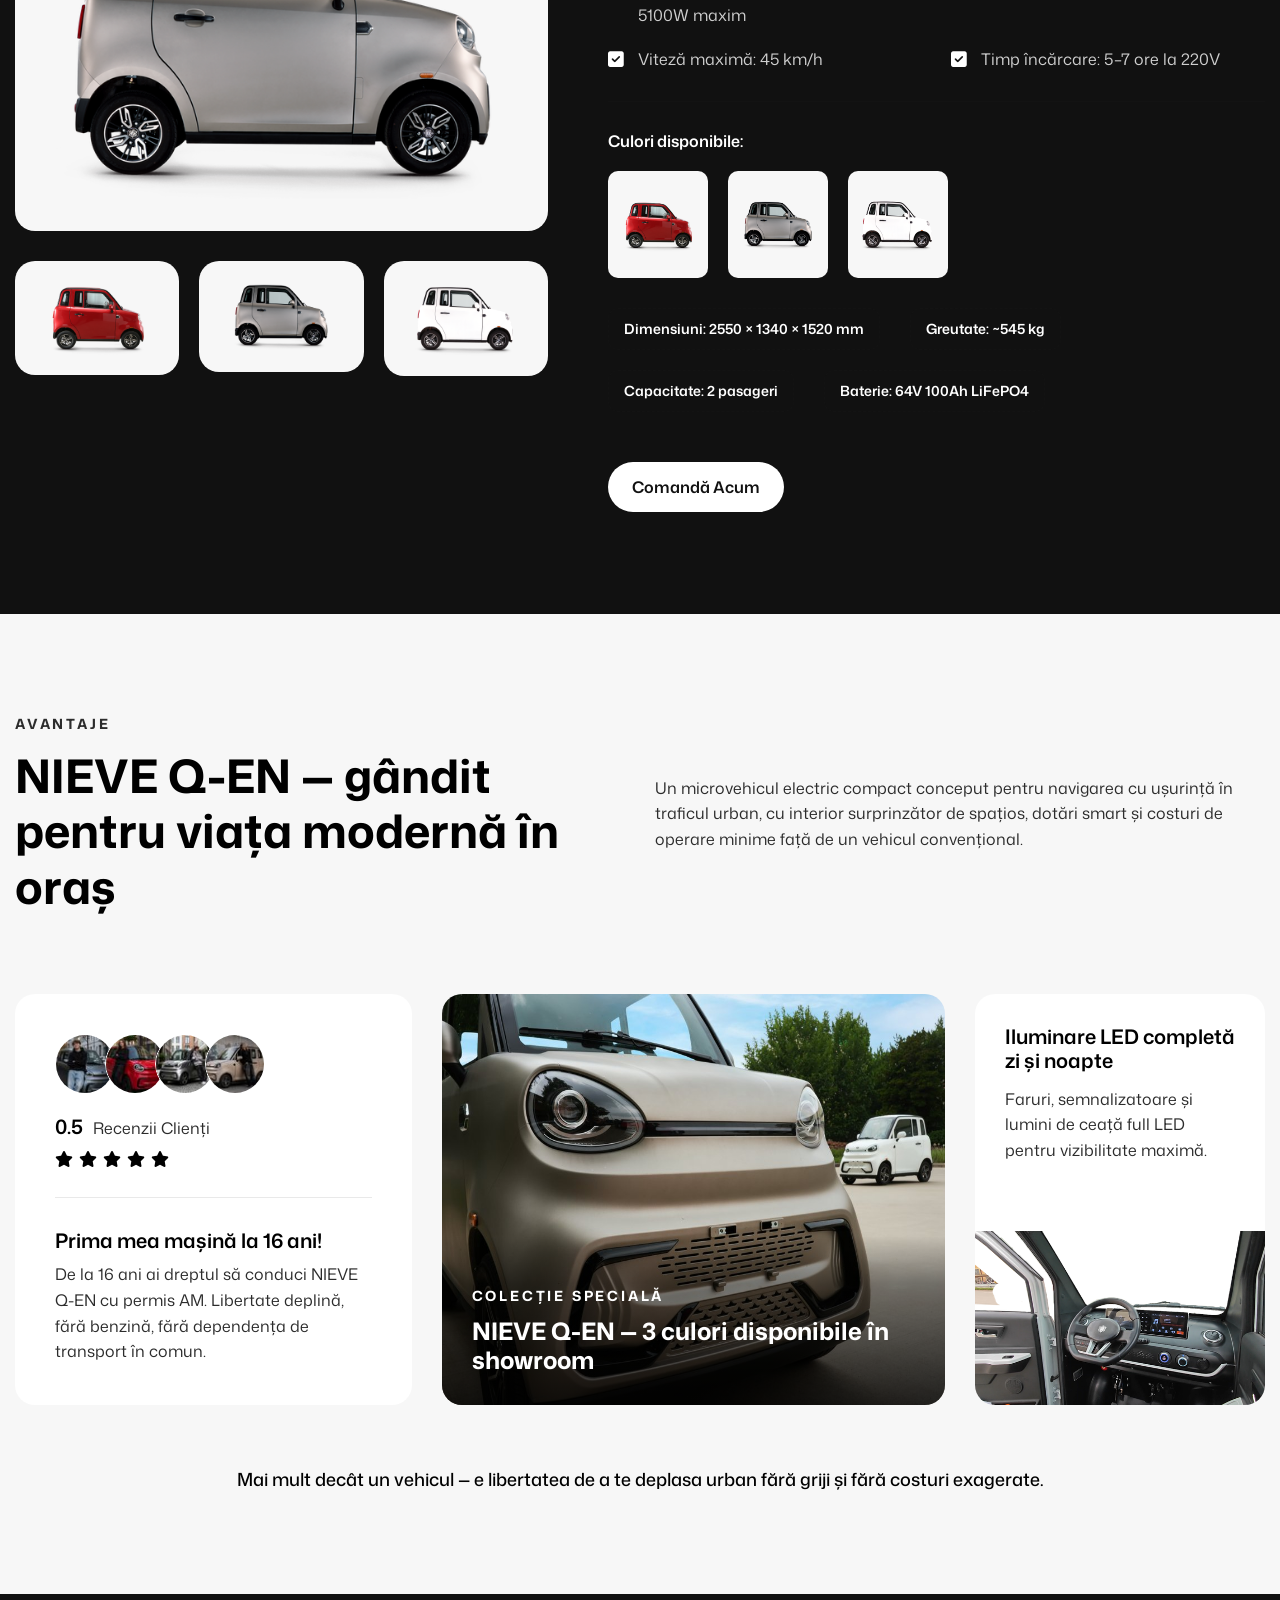
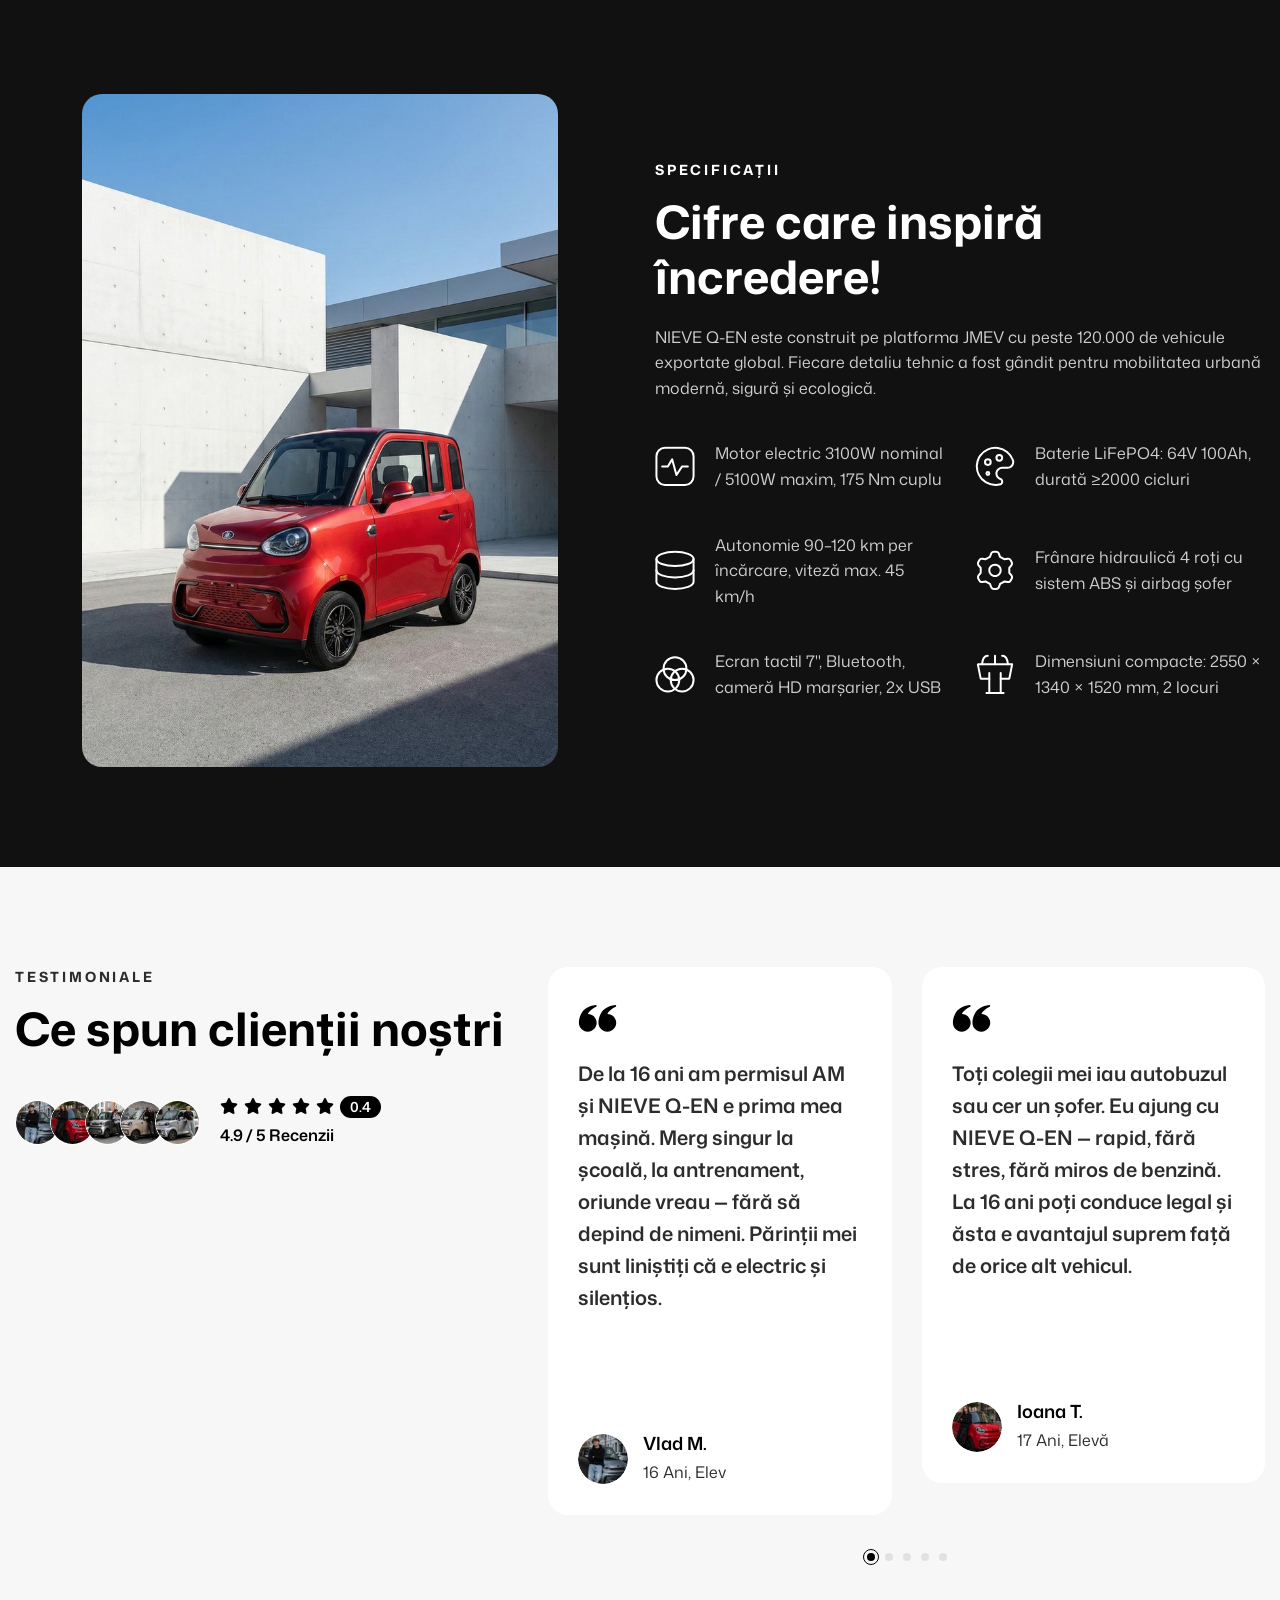
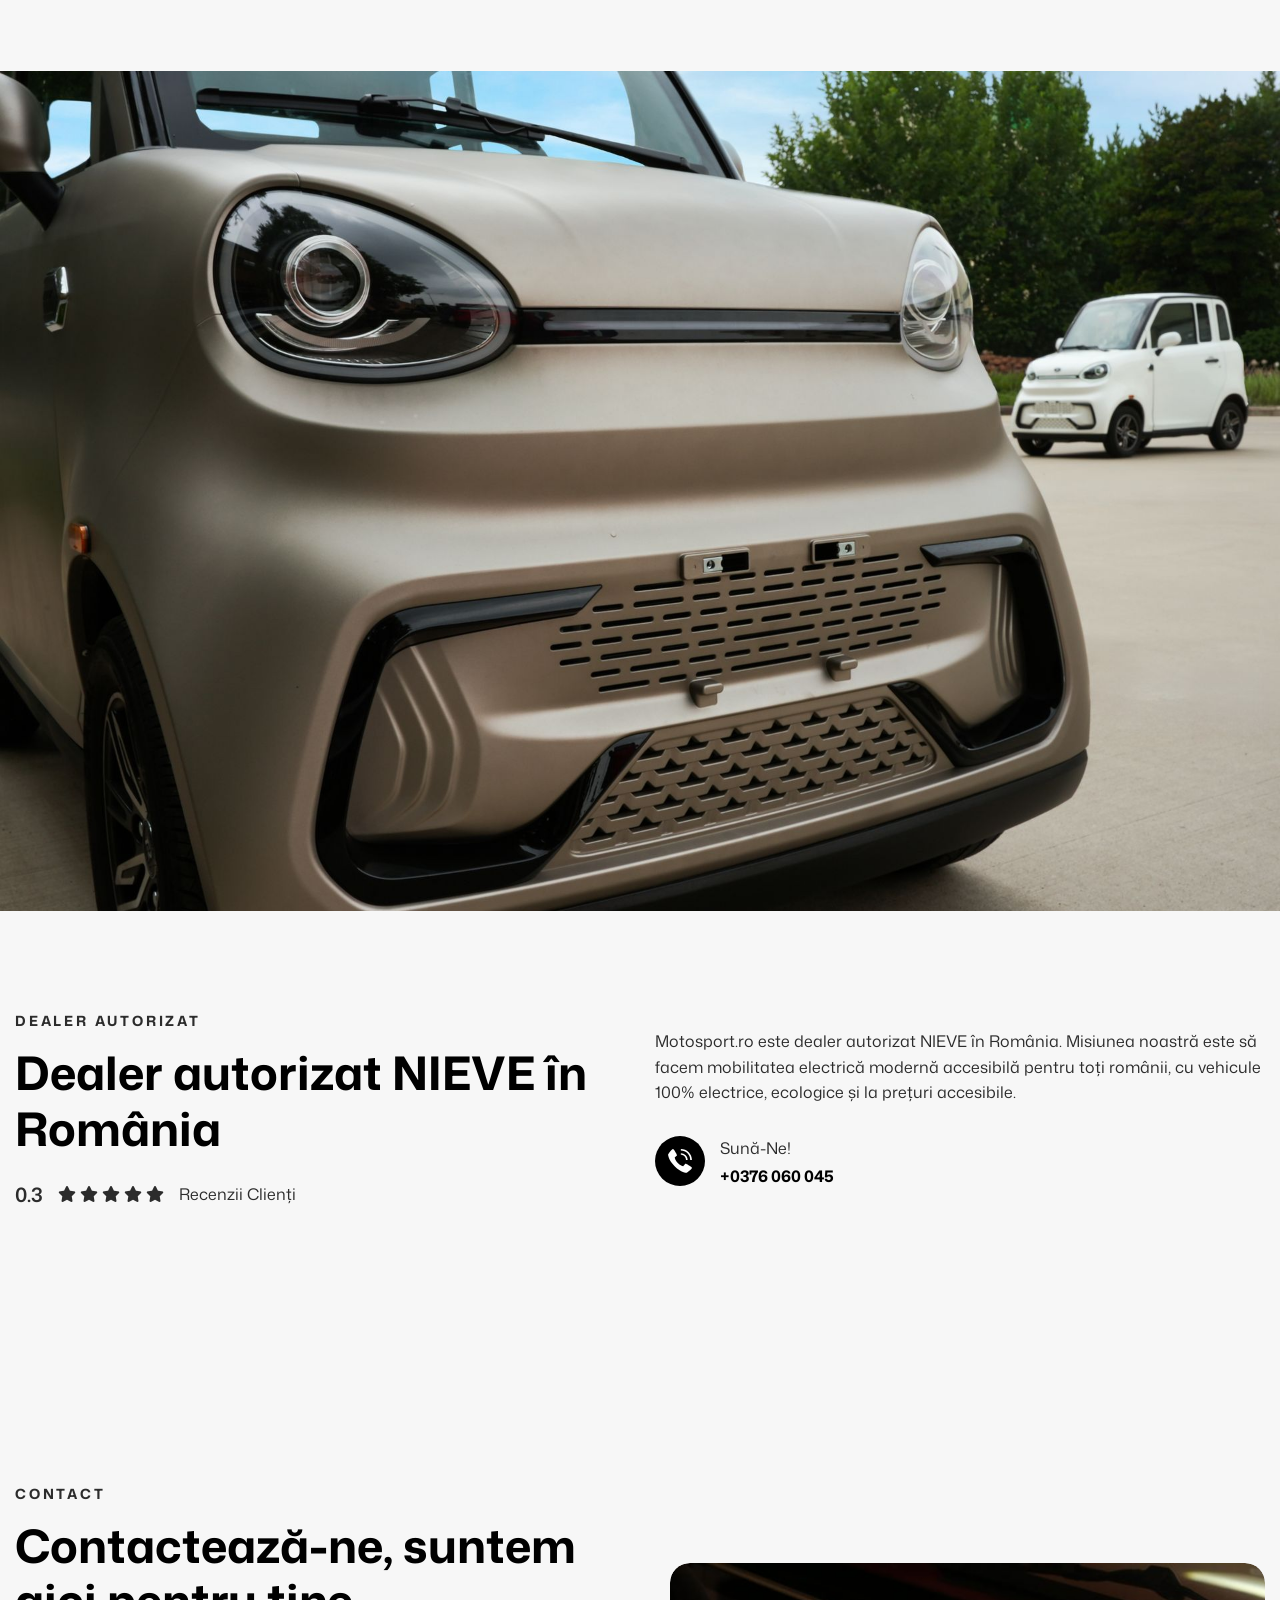
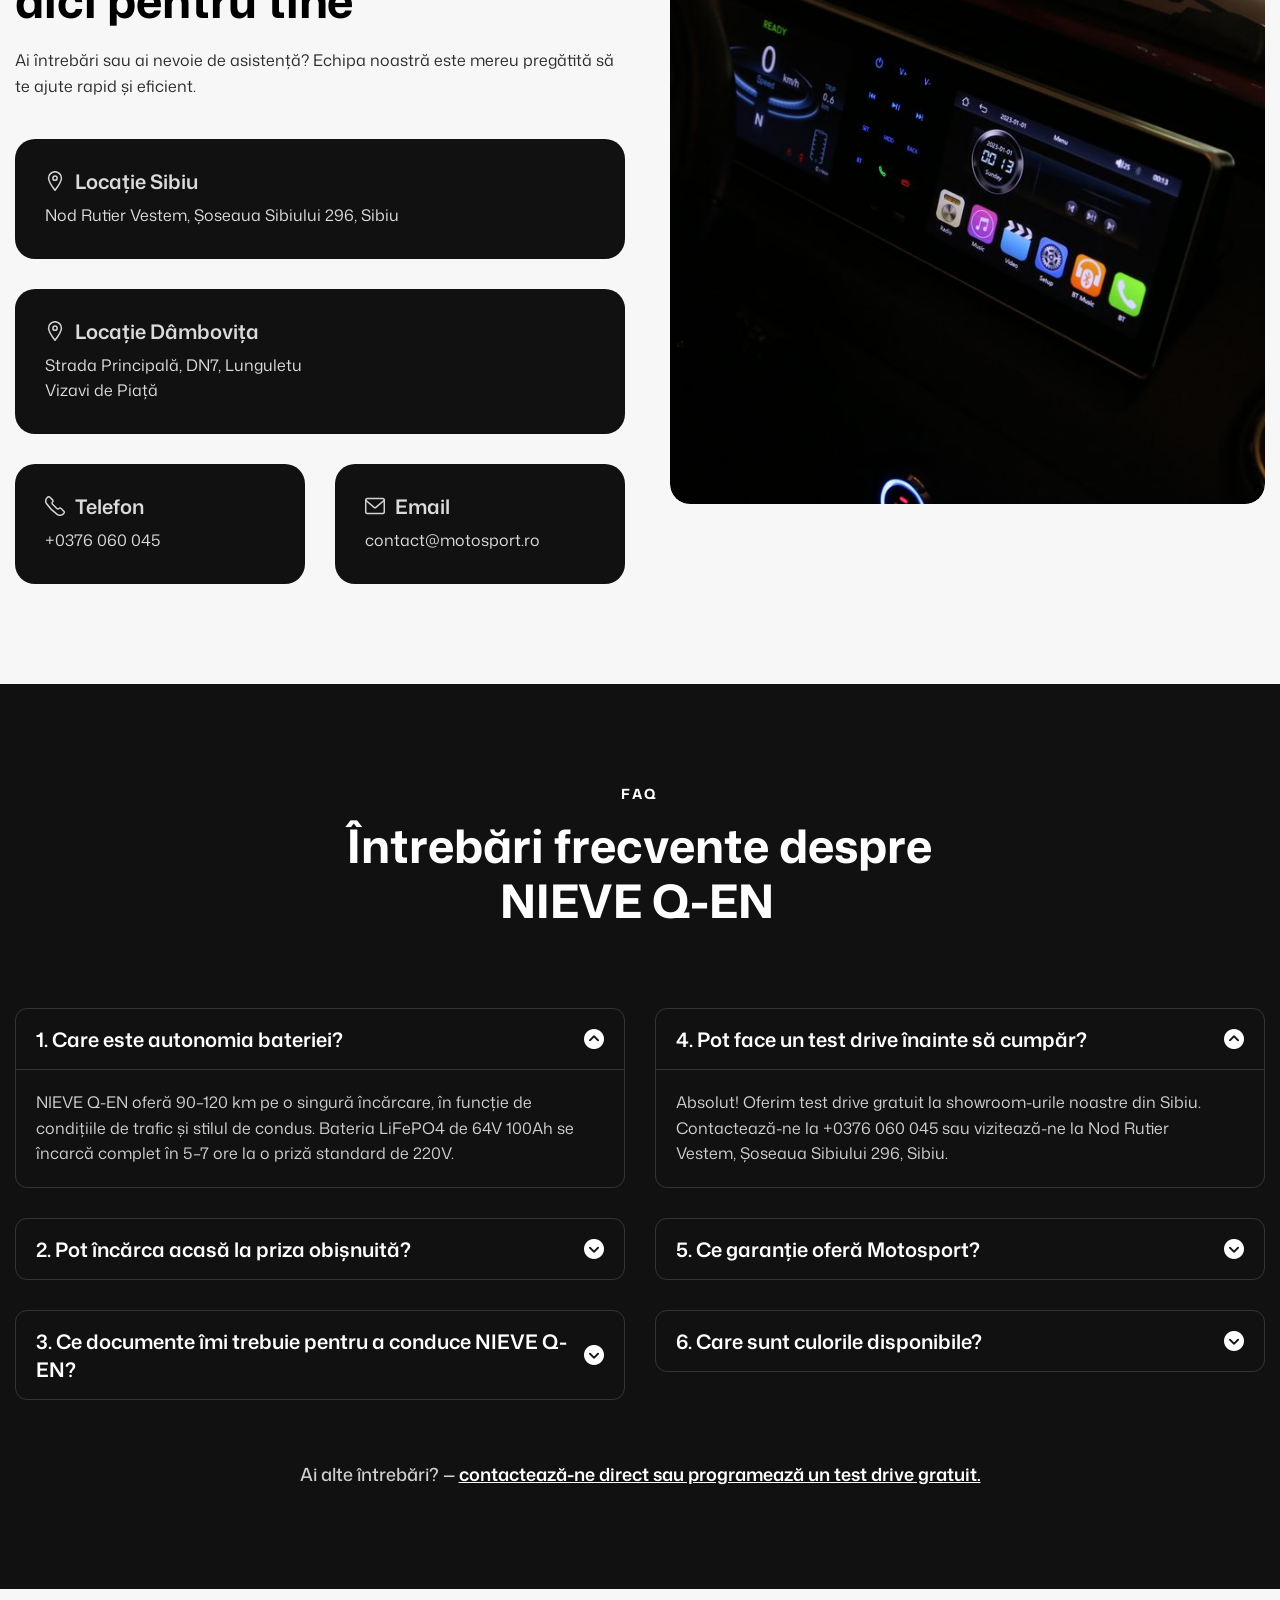
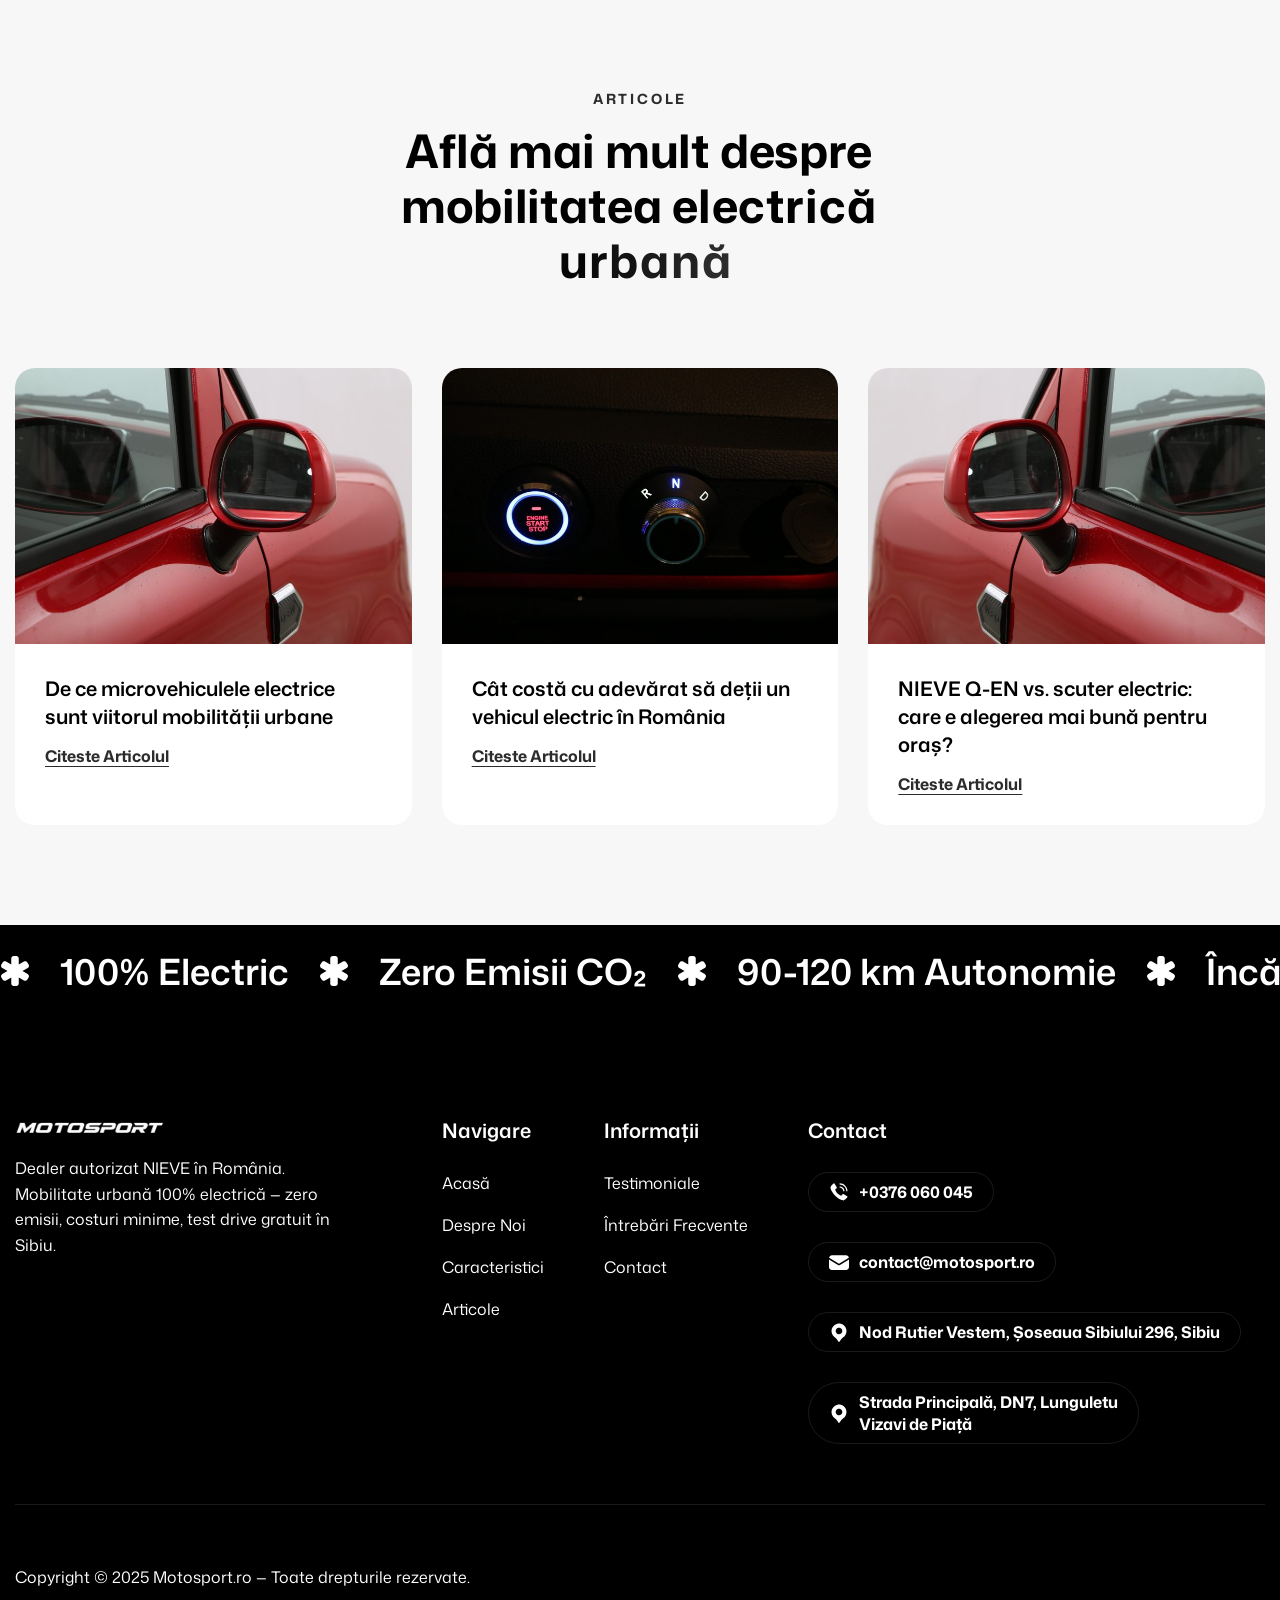
==== commit bc228467: "Update product section titles and per-slide copy Section: 'design & detalii' / 'Construit pentru ora" ====
--- a/index.html
+++ b/index.html
@@ -260,8 +260,8 @@
                 <div class="col-lg-12">
                     <!-- Section Title Start -->
                     <div class="section-title section-title-center">
-                        <h3 class="wow fadeInUp">variante de culoare</h3>
-                        <h2 class="text-anime-style-3" data-cursor="-opaque">NIEVE Q-EN — alege culoarea care ți se potrivește</h2>
+                        <h3 class="wow fadeInUp">design & detalii</h3>
+                        <h2 class="text-anime-style-3" data-cursor="-opaque">Construit pentru oraș — detalii care fac diferența</h2>
                     </div>
                     <!-- Section Title End -->
                 </div>
@@ -288,8 +288,8 @@
                                     
                                     <!-- Product Content Start -->
                                     <div class="product-content">
-                                        <h3><a href="#">NIEVE Q-EN – Oglindă laterală</a></h3>
-                                        <p>Disponibil în showroom</p>
+                                        <h3><a href="#">NIEVE Q-EN – Design exterior</a></h3>
+                                        <p>Oglindă electrică rabatabilă</p>
                                     </div>
                                     <!-- Product Content End -->
                                 </div>
@@ -313,8 +313,8 @@
                                     
                                     <!-- Product Content Start -->
                                     <div class="product-content">
-                                        <h3><a href="#">NIEVE Q-EN – Insignă NIEVE</a></h3>
-                                        <p>Disponibil în showroom</p>
+                                        <h3><a href="#">NIEVE Q-EN – 100% Electric</a></h3>
+                                        <p>Încărcare la priză standard 220V</p>
                                     </div>
                                     <!-- Product Content End -->
                                 </div>
@@ -338,8 +338,8 @@
 
                                     <!-- Product Content Start -->
                                     <div class="product-content">
-                                        <h3><a href="#">NIEVE Q-EN – Plăcuță spate</a></h3>
-                                        <p>Disponibil în showroom</p>
+                                        <h3><a href="#">NIEVE Q-EN – Iluminare LED</a></h3>
+                                        <p>Stop LED integrat în caroserie</p>
                                     </div>
                                     <!-- Product Content End -->
                                 </div>
@@ -363,8 +363,8 @@
                                     
                                     <!-- Product Content Start -->
                                     <div class="product-content">
-                                        <h3><a href="#">NIEVE Q-EN – Plăcuță Q-EN</a></h3>
-                                        <p>Disponibil în showroom</p>
+                                        <h3><a href="#">NIEVE Q-EN – Model Q-EN</a></h3>
+                                        <p>Identificare exclusivă pe model</p>
                                     </div>
                                     <!-- Product Content End -->
                                 </div>
@@ -389,7 +389,7 @@
                                     <!-- Product Content Start -->
                                     <div class="product-content">
                                         <h3><a href="#">NIEVE Q-EN – Emblemă față</a></h3>
-                                        <p>Disponibil în showroom</p>
+                                        <p>Simbolul mobilității electrice urbane</p>
                                     </div>
                                     <!-- Product Content End -->
                                 </div>
--- a/css/custom.css
+++ b/css/custom.css
@@ -4500,6 +4500,10 @@
 		max-width: 150px;
 	}
 
+	.footer-logo img{
+		max-width: 120px;
+	}
+
 	.home-banner img{
 		height: 35vh;
 	}
@@ -4734,6 +4738,25 @@
 	object-fit: cover;
 }
 
+@media (min-width: 992px) {
+	.navbar-brand img{
+		max-width: 140px;
+	}
+	.footer-logo img{
+		max-width: 150px;
+	}
+	.footer-links-box{
+		justify-content: flex-start;
+		gap: 30px 60px;
+		flex-wrap: nowrap;
+		align-items: flex-start;
+	}
+	.footer-links.footer-contact-info{
+		width: auto;
+		flex: 1;
+	}
+}
+
 /* Blog Single */
 .post-title-header {
 	padding: 60px 0 40px;
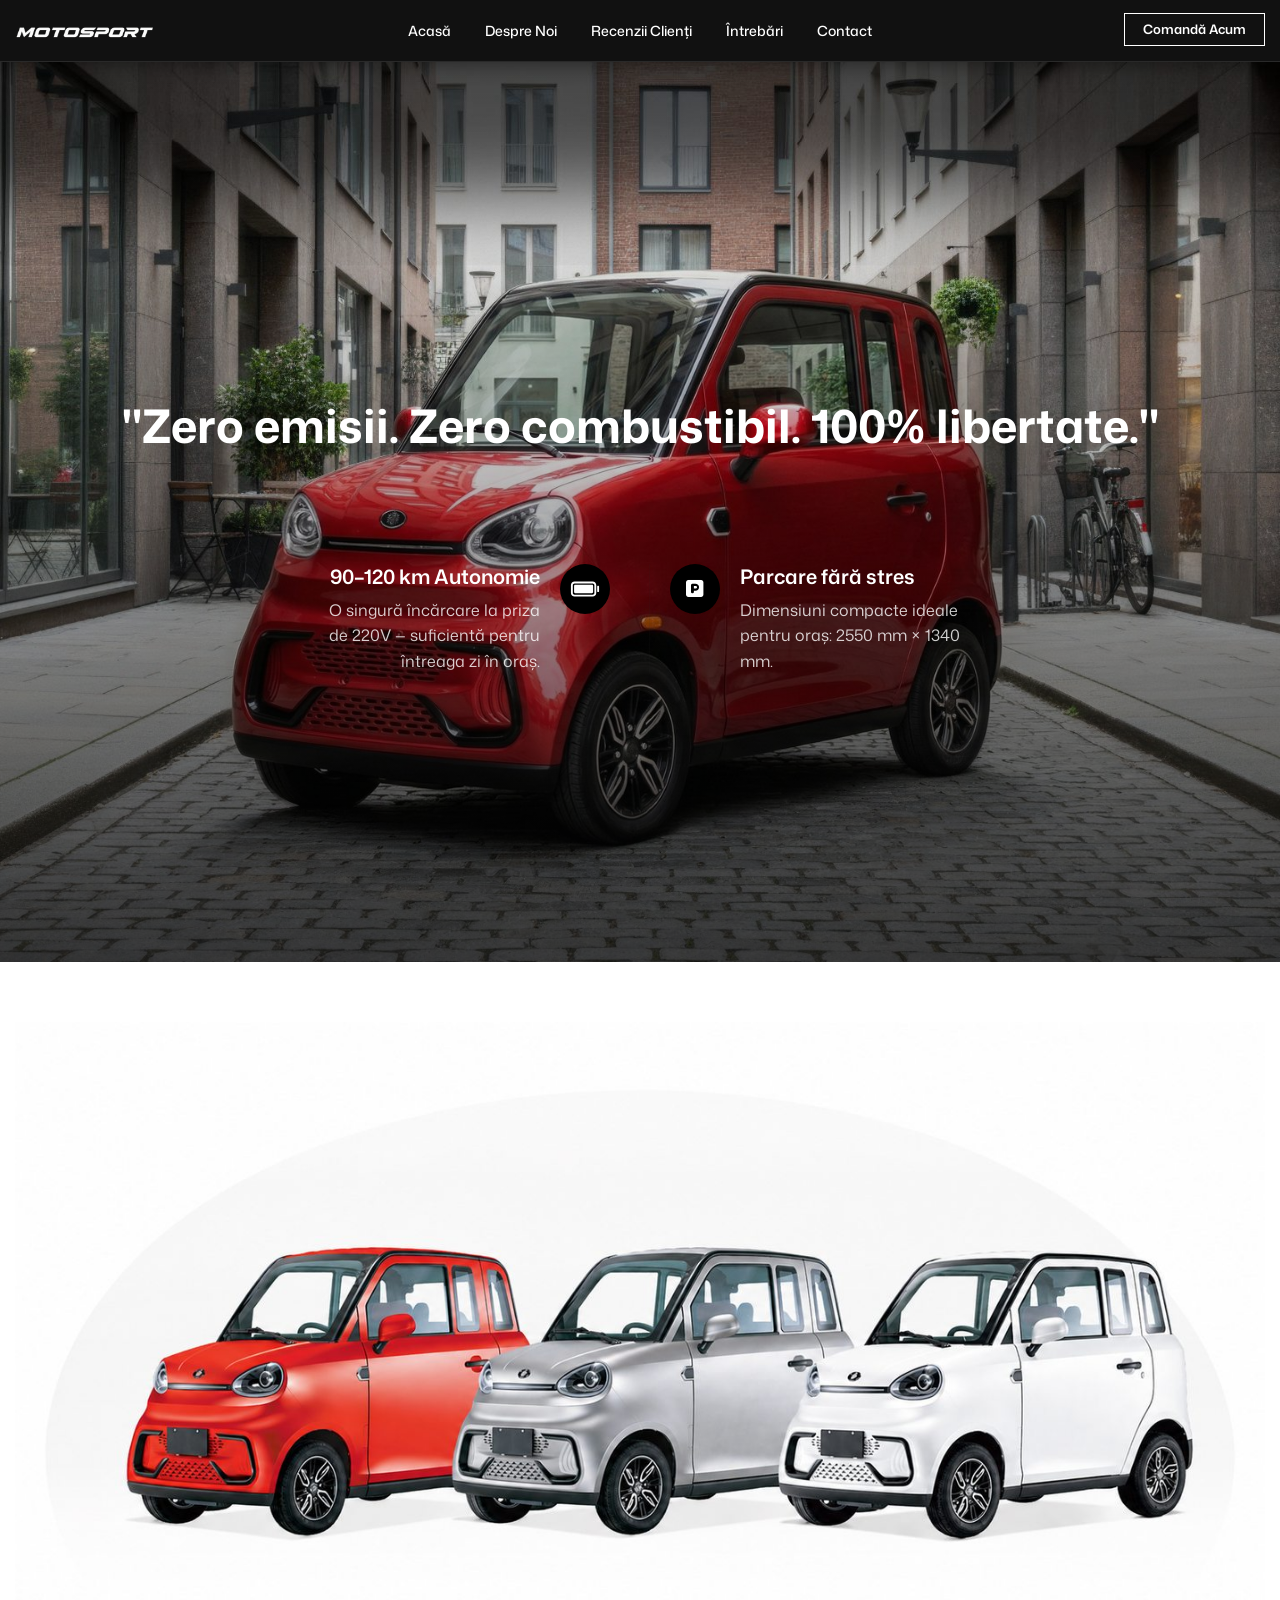
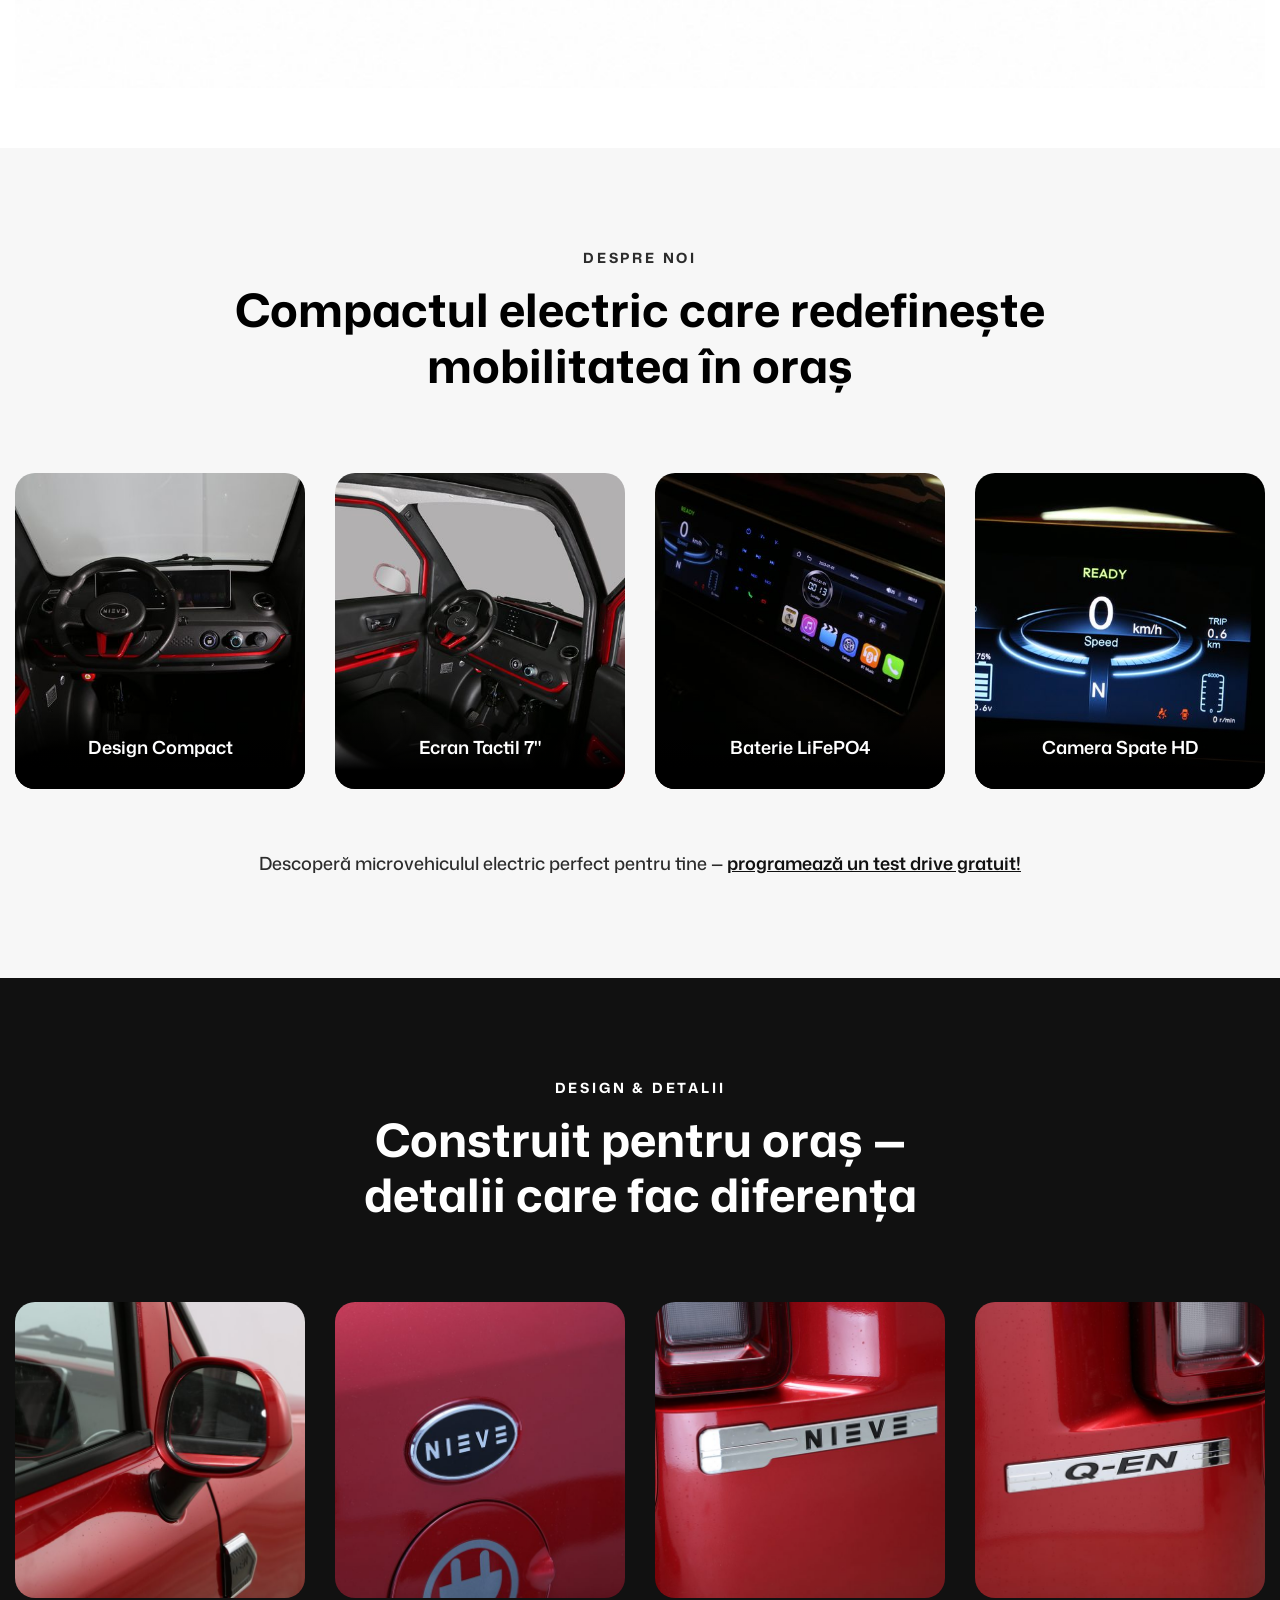
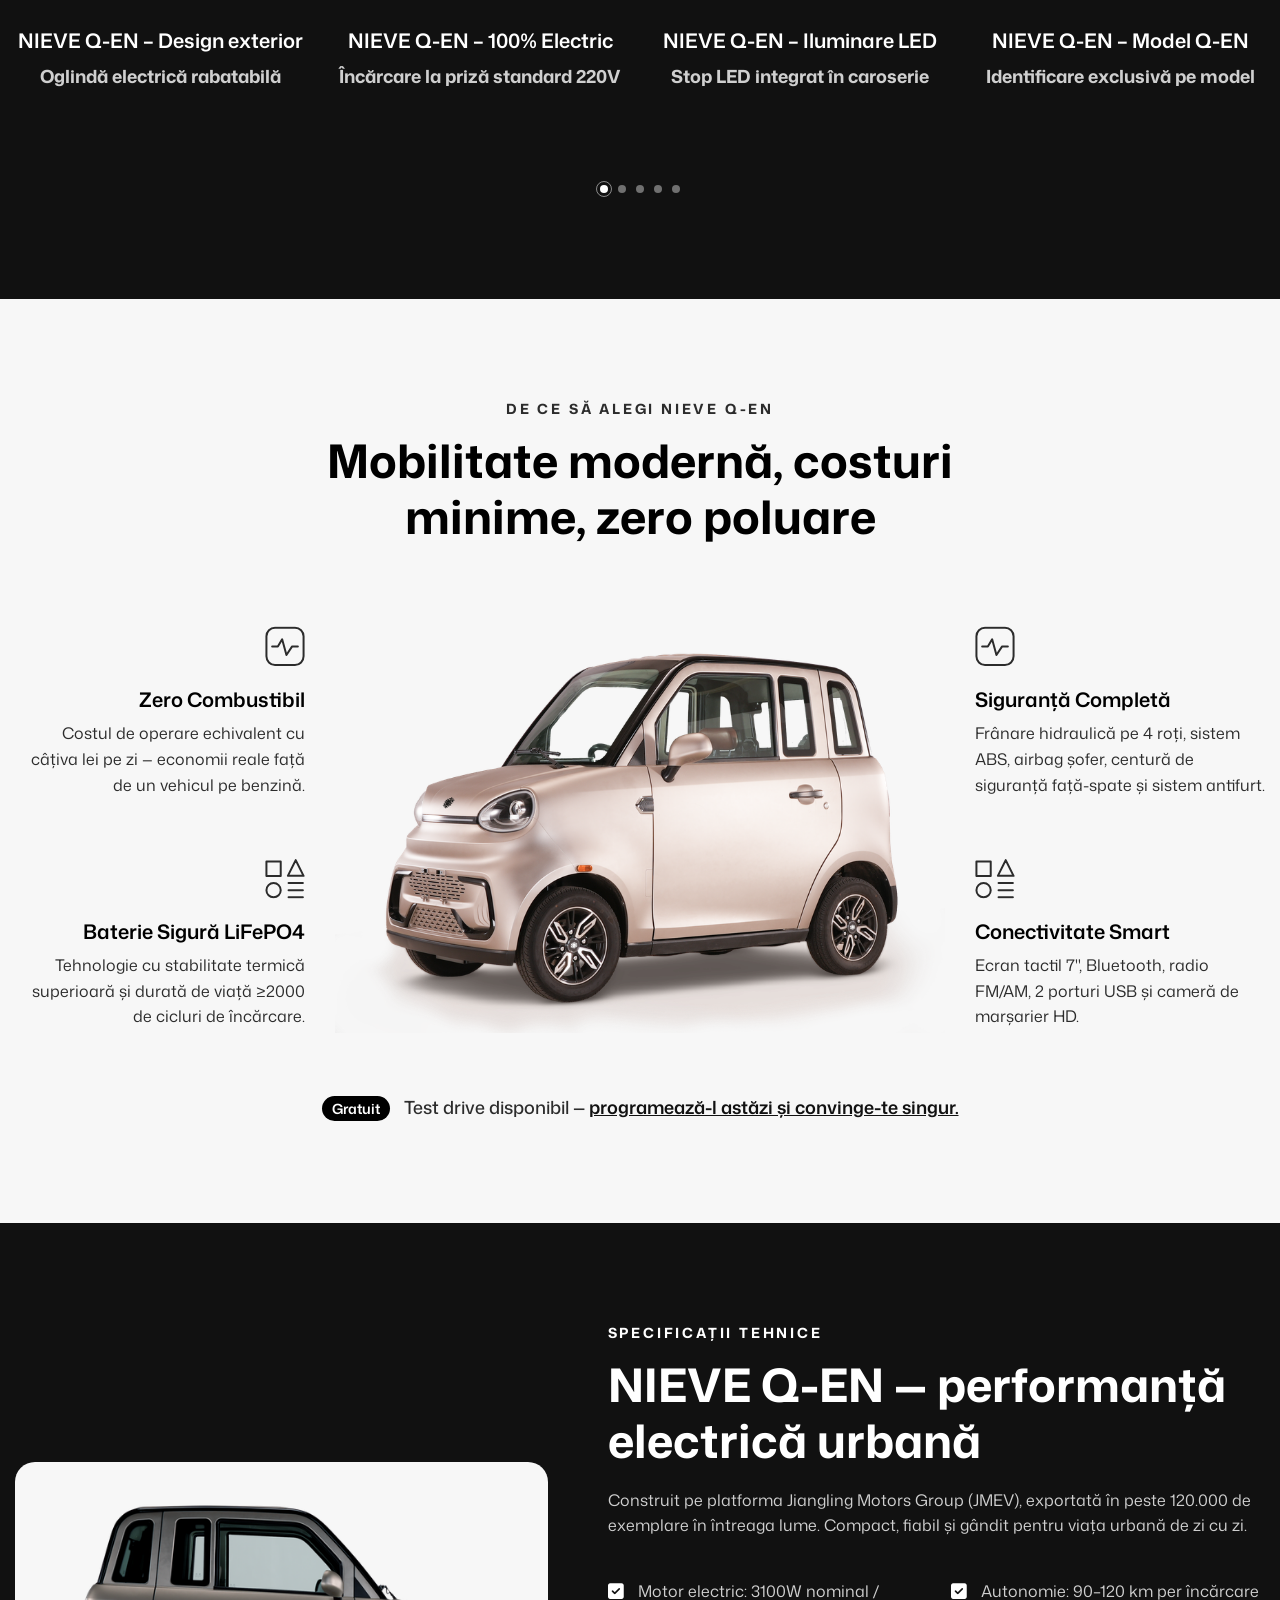
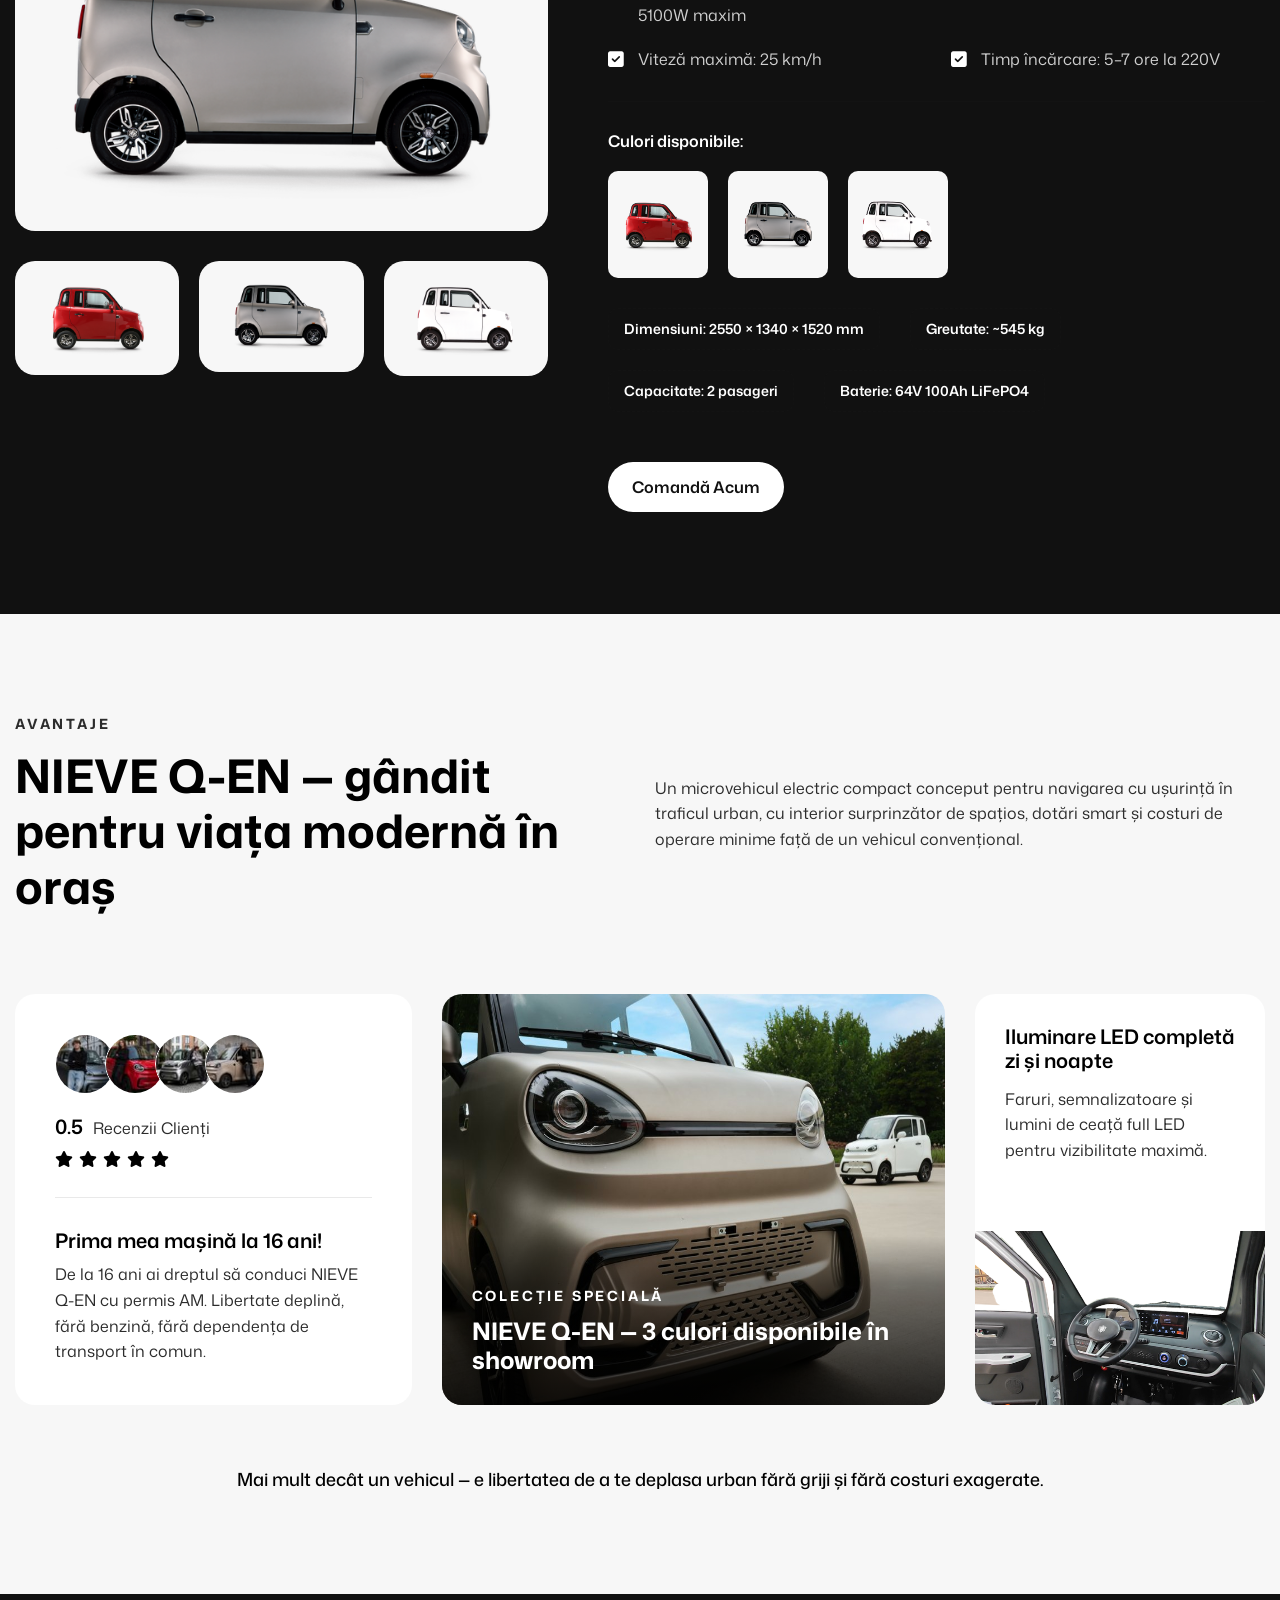
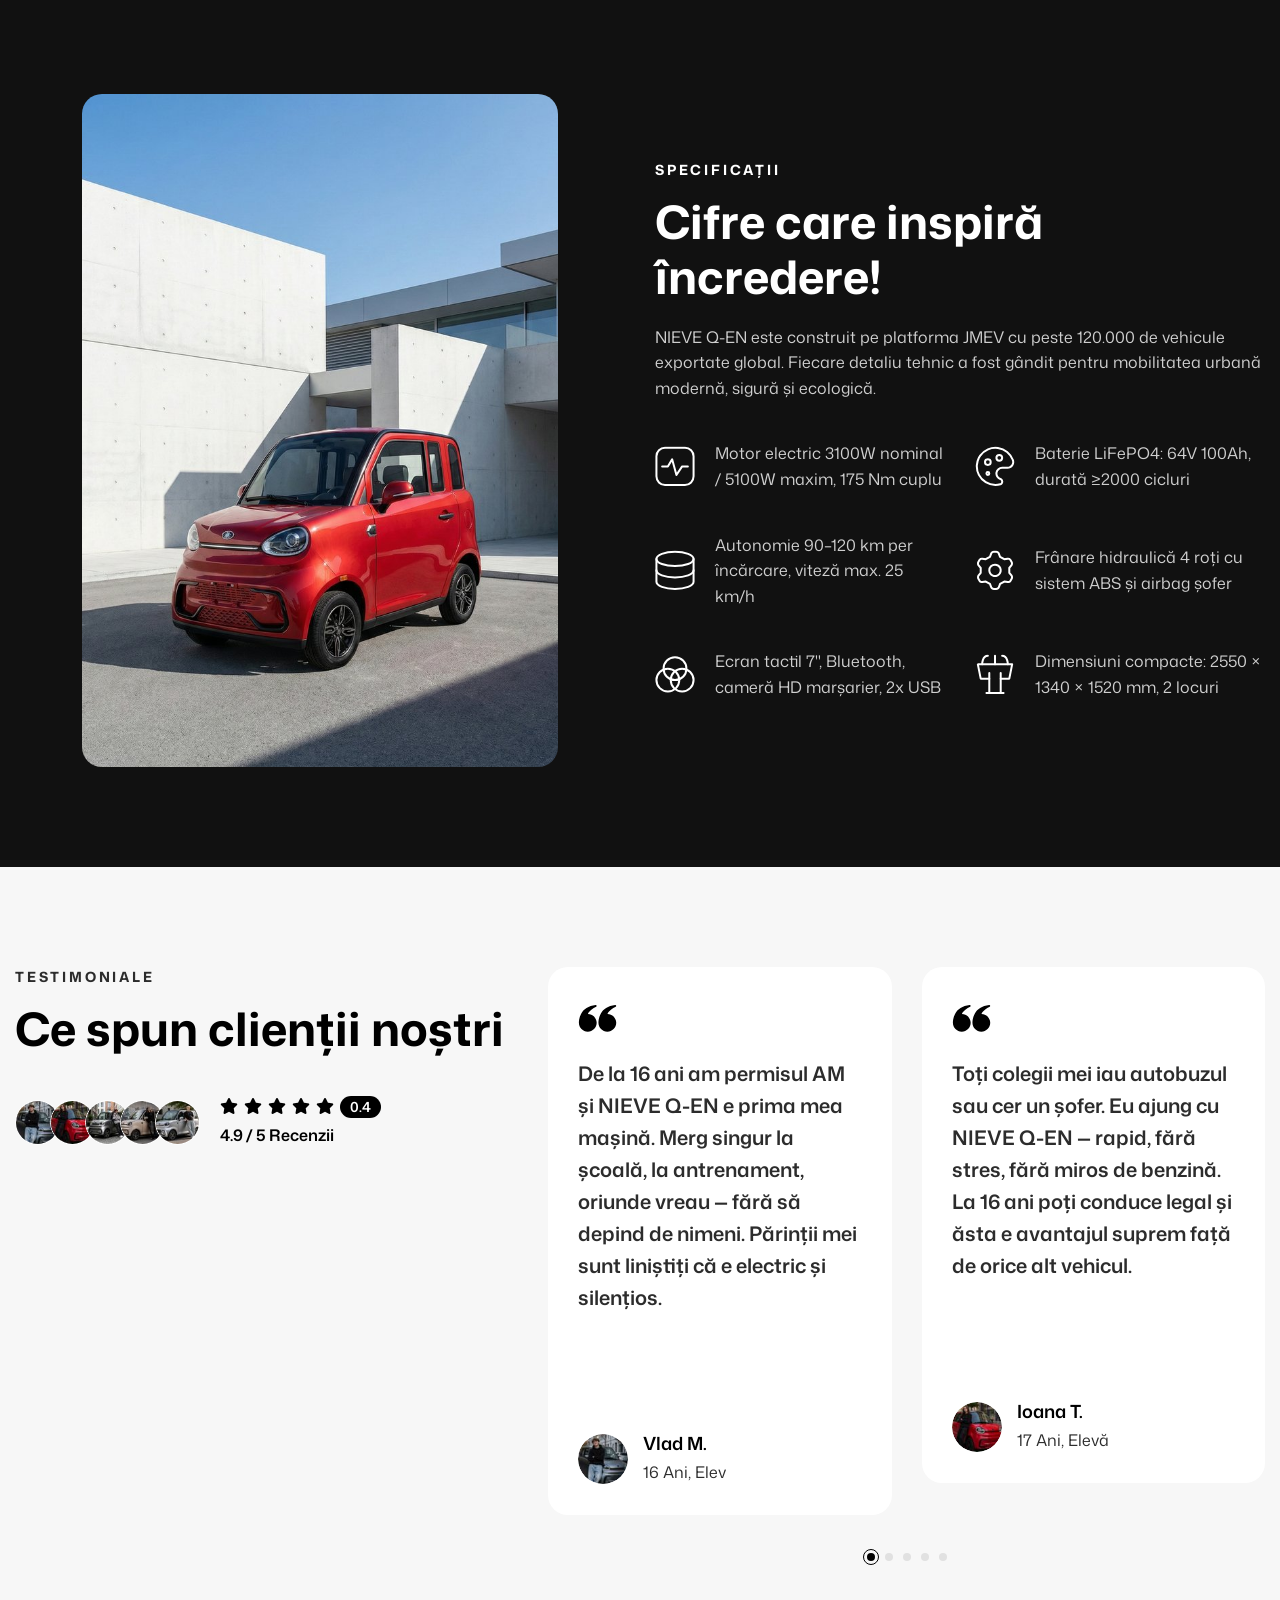
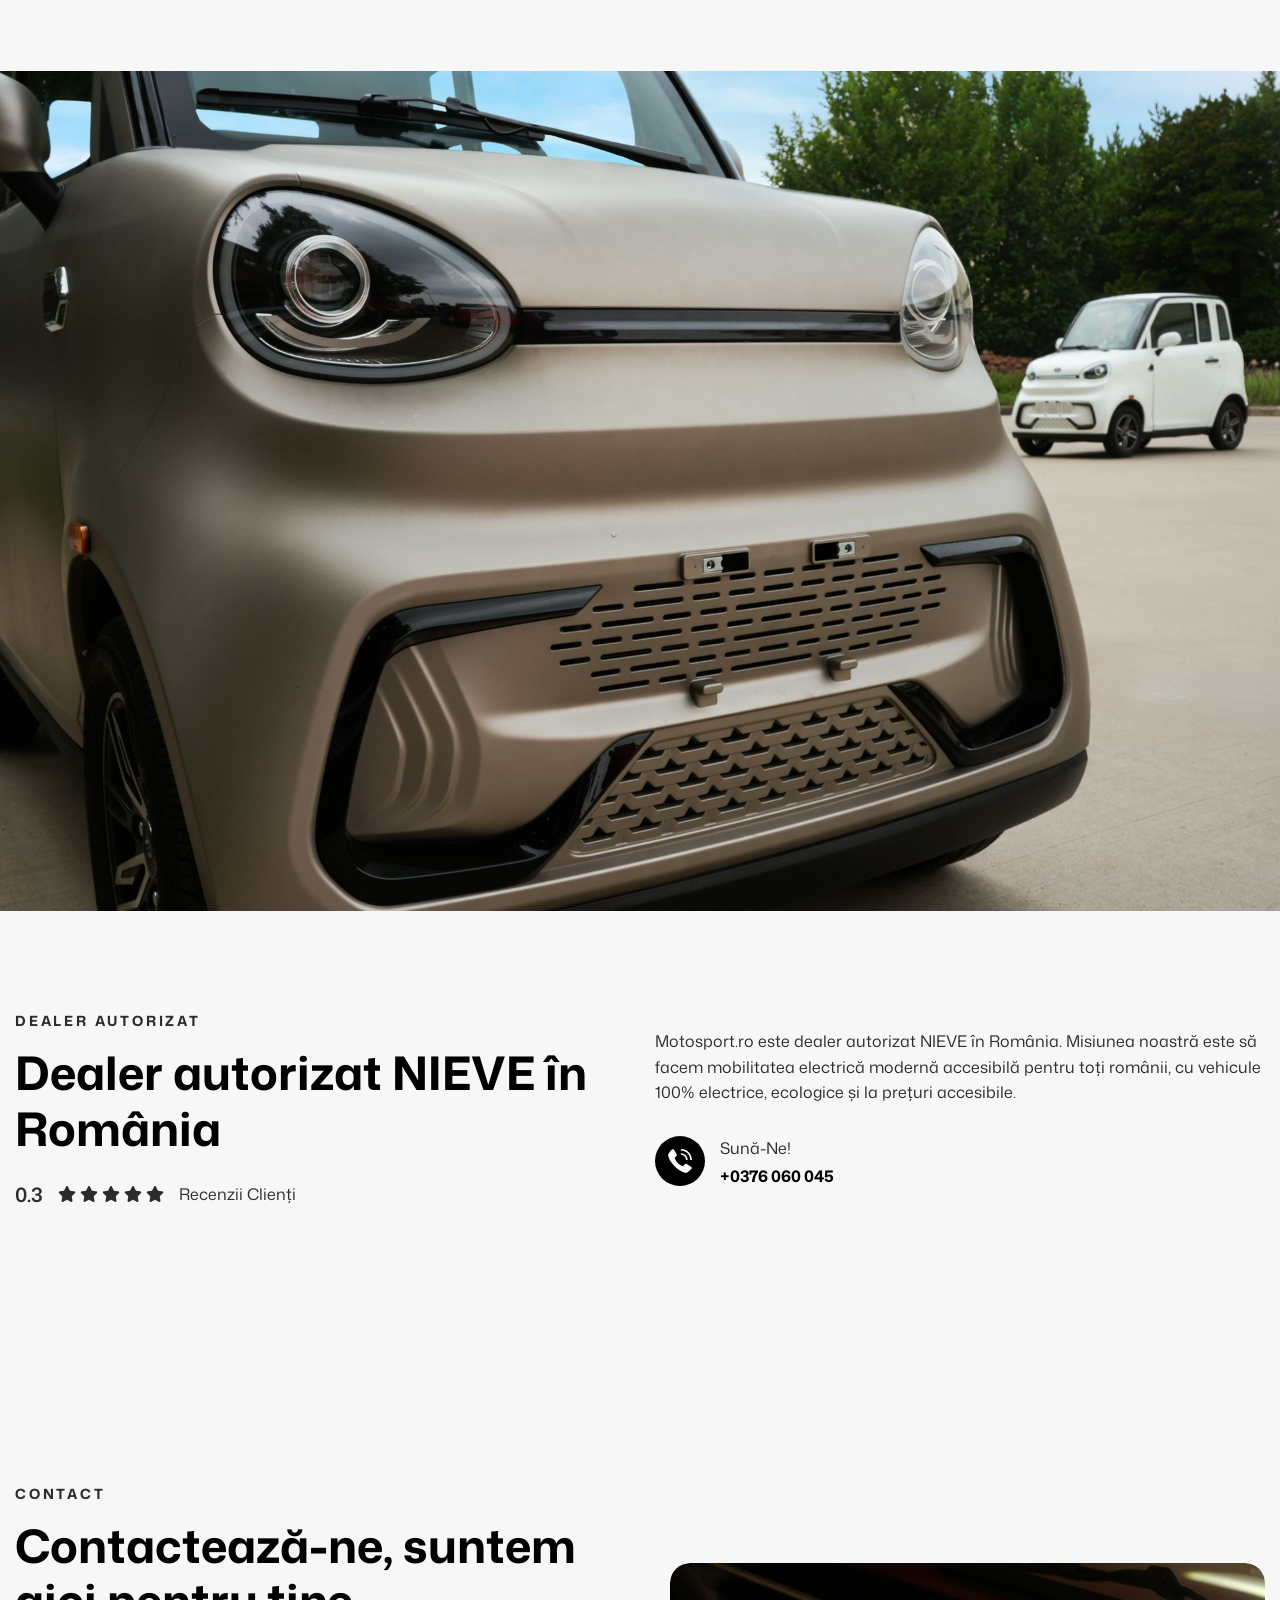
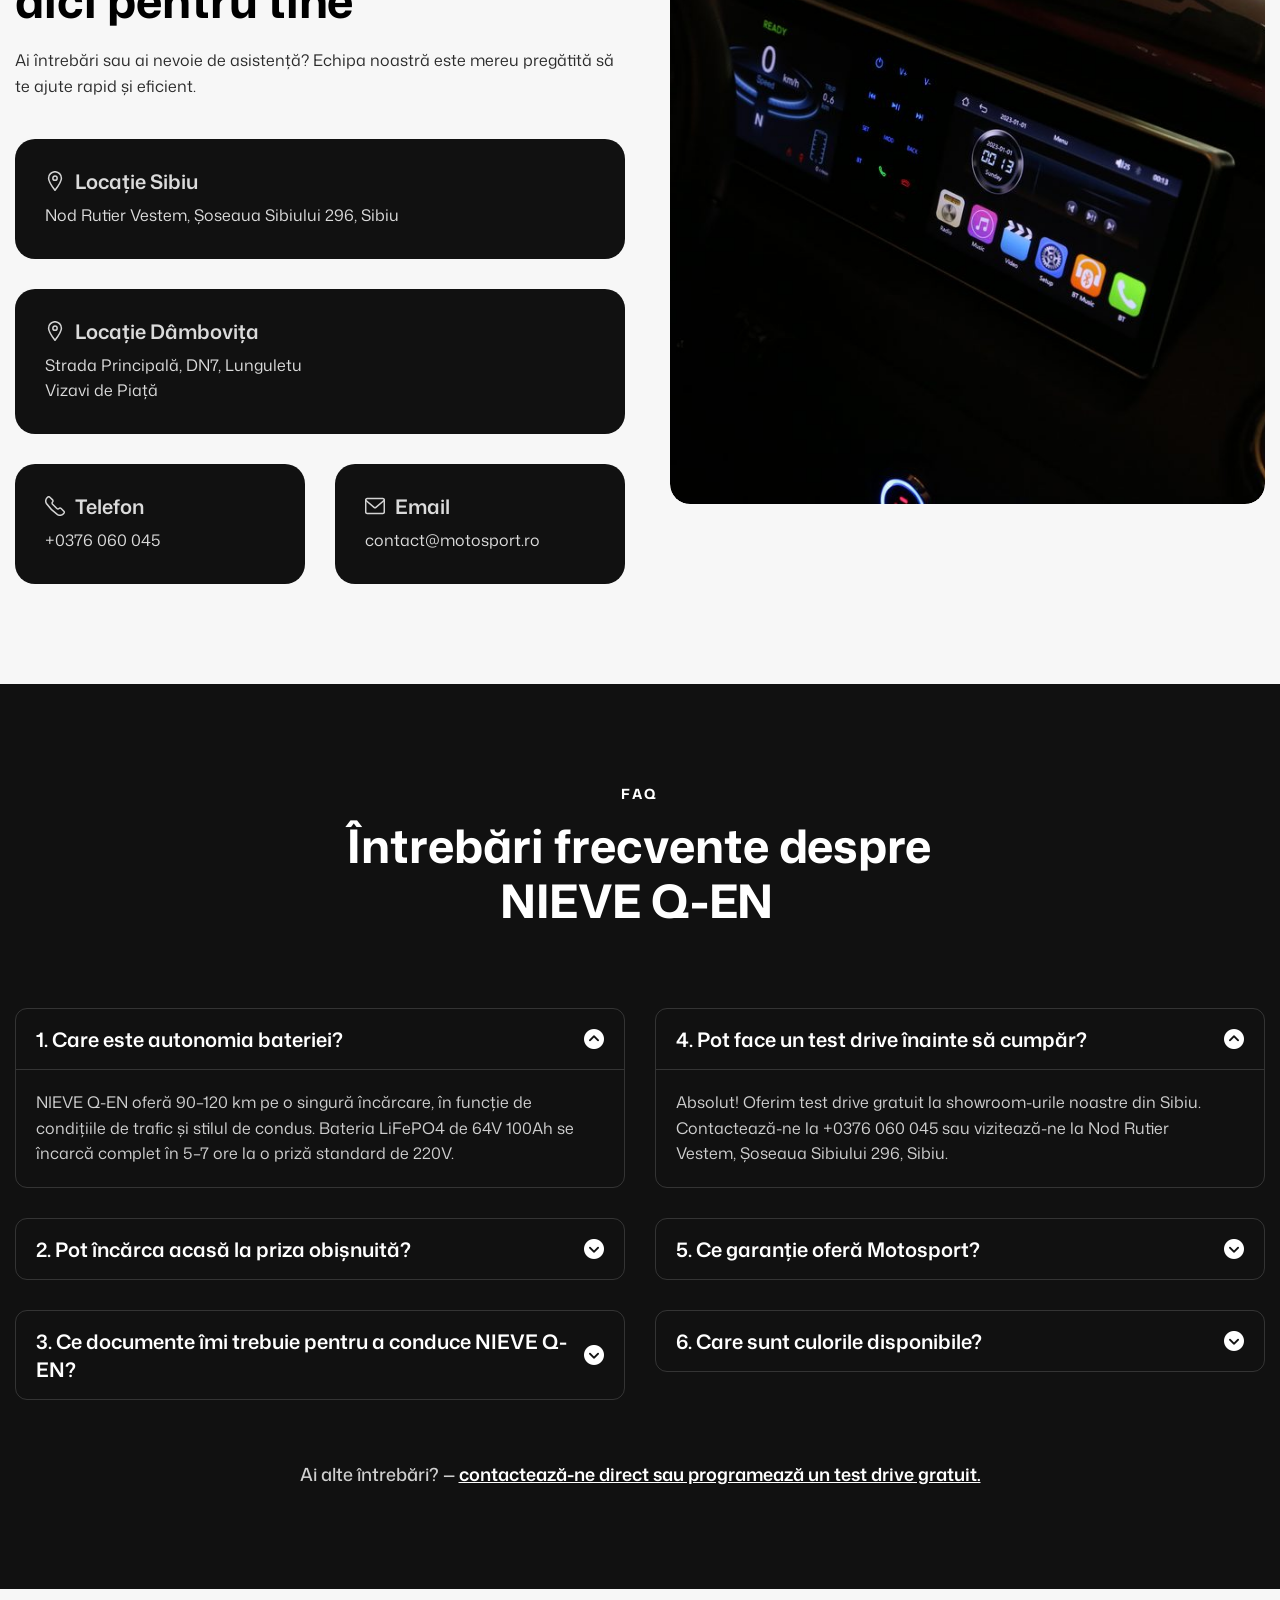
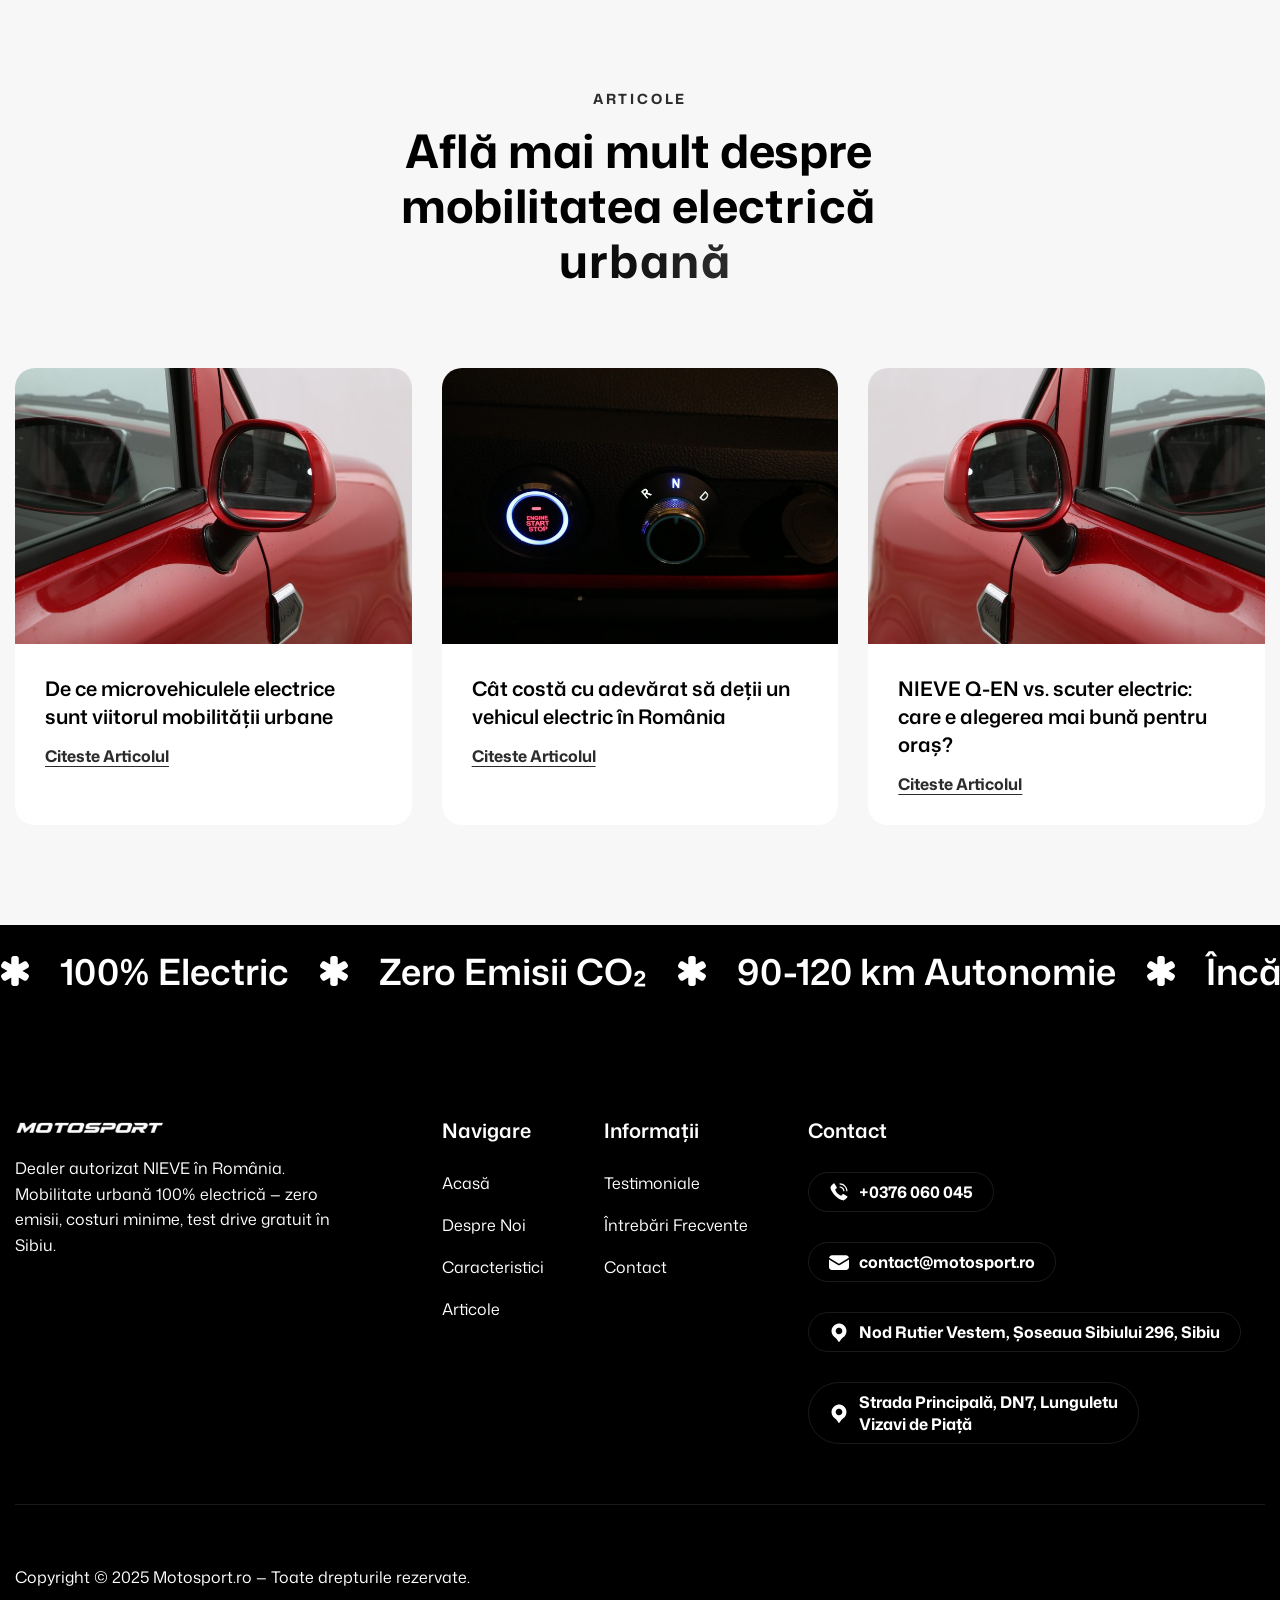
==== commit 527c6d43: "Update NIEVE Q-EN top speed from 45 km/h to 25 km/h Updated in specifications list, product card sub" ====
--- a/index.html
+++ b/index.html
@@ -611,7 +611,7 @@
                                 <ul>
                                     <li>Motor electric: 3100W nominal / 5100W maxim</li>
                                     <li>Autonomie: 90–120 km per încărcare</li>
-                                    <li>Viteză maximă: 45 km/h</li>
+                                    <li>Viteză maximă: 25 km/h</li>
                                     <li>Timp încărcare: 5–7 ore la 220V</li>
                                 </ul>
                             </div>
@@ -865,7 +865,7 @@
 
                                 <!-- Fact Item Content Start -->
                                 <div class="fact-item-content">
-                                    <p>Autonomie 90–120 km per încărcare, viteză max. 45 km/h</p>
+                                    <p>Autonomie 90–120 km per încărcare, viteză max. 25 km/h</p>
                                 </div>
                                 <!-- Fact Item Content End -->
                             </div>
@@ -1375,7 +1375,7 @@
                                 </h2>
                                 <div id="collapse3" class="accordion-collapse collapse" aria-labelledby="heading3" data-bs-parent="#accordion">
                                     <div class="accordion-body">
-                                        <p>NIEVE Q-EN se încadrează în categoria microvehiculelor electrice (categoria L6e). Viteza maximă este de 45 km/h. Vă rugăm să consultați legislația în vigoare sau să ne contactați direct pentru detalii privind permisele necesare în România.</p>
+                                        <p>NIEVE Q-EN se încadrează în categoria microvehiculelor electrice (categoria L6e). Viteza maximă este de 25 km/h. Vă rugăm să consultați legislația în vigoare sau să ne contactați direct pentru detalii privind permisele necesare în România.</p>
                                     </div>
                                 </div>
                             </div>
--- a/css/custom.css
+++ b/css/custom.css
@@ -4738,6 +4738,17 @@
 	object-fit: cover;
 }
 
+/* Product slider pagination dots — white on dark background */
+.our-products .product-item-slider .product-pagination .swiper-pagination-bullet{
+	background: rgba(255,255,255,0.4);
+}
+.our-products .product-item-slider .product-pagination .swiper-pagination-bullet-active{
+	background: #ffffff;
+}
+.our-products .product-item-slider .product-pagination .swiper-pagination-bullet-active:before{
+	border-color: rgba(255,255,255,0.5);
+}
+
 @media (min-width: 992px) {
 	.navbar-brand img{
 		max-width: 140px;
